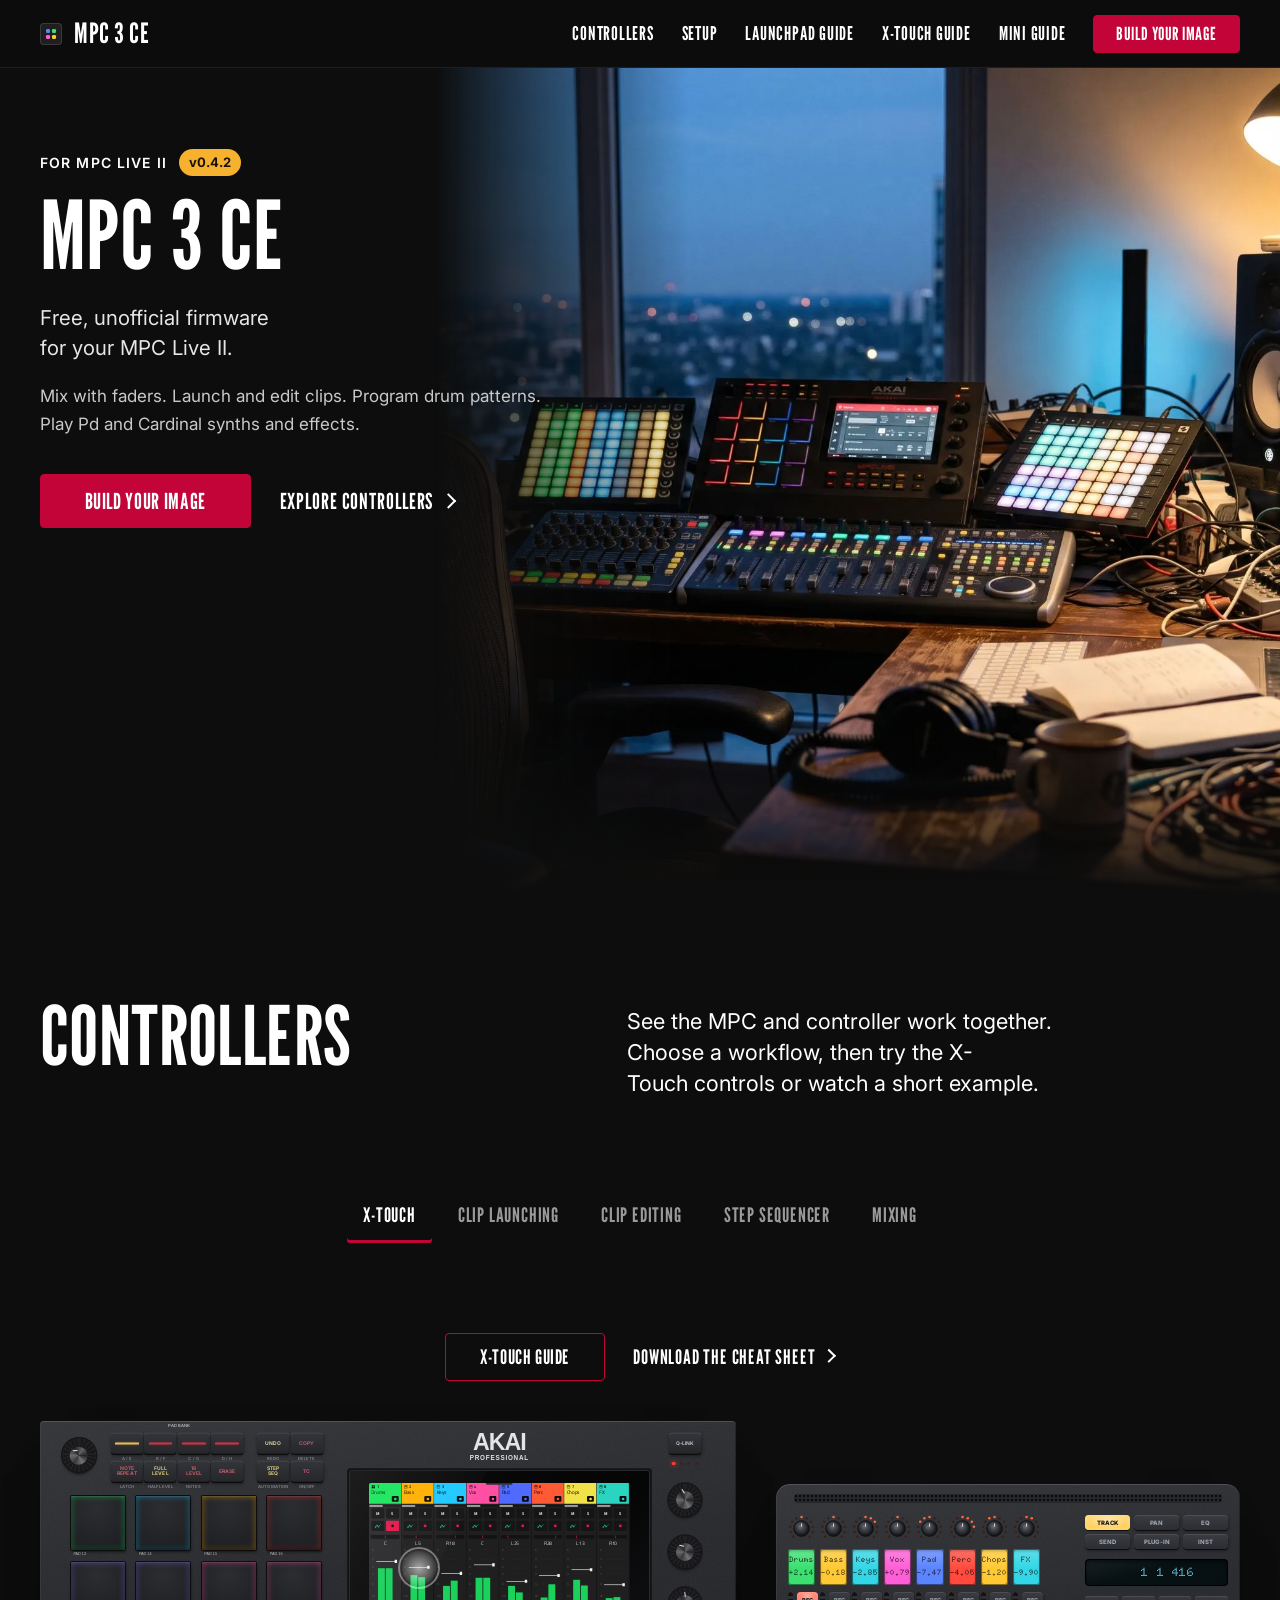
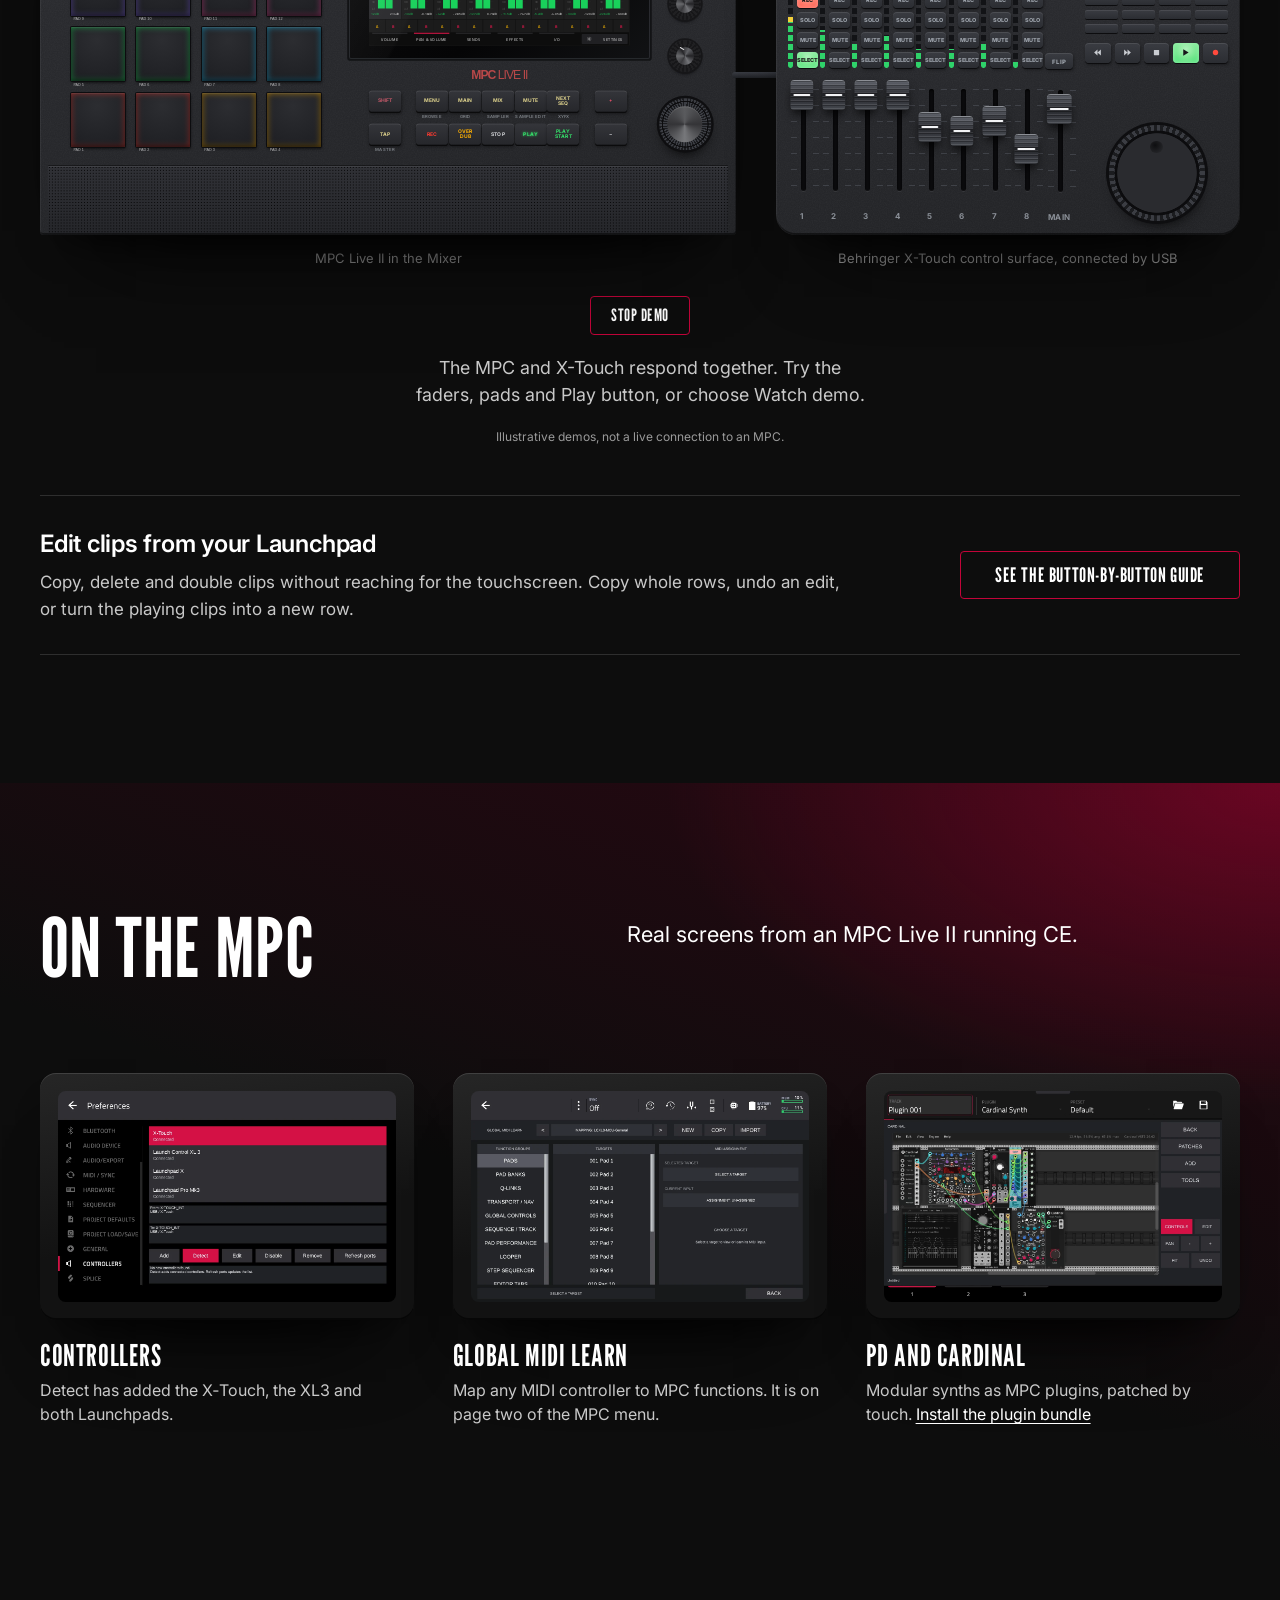
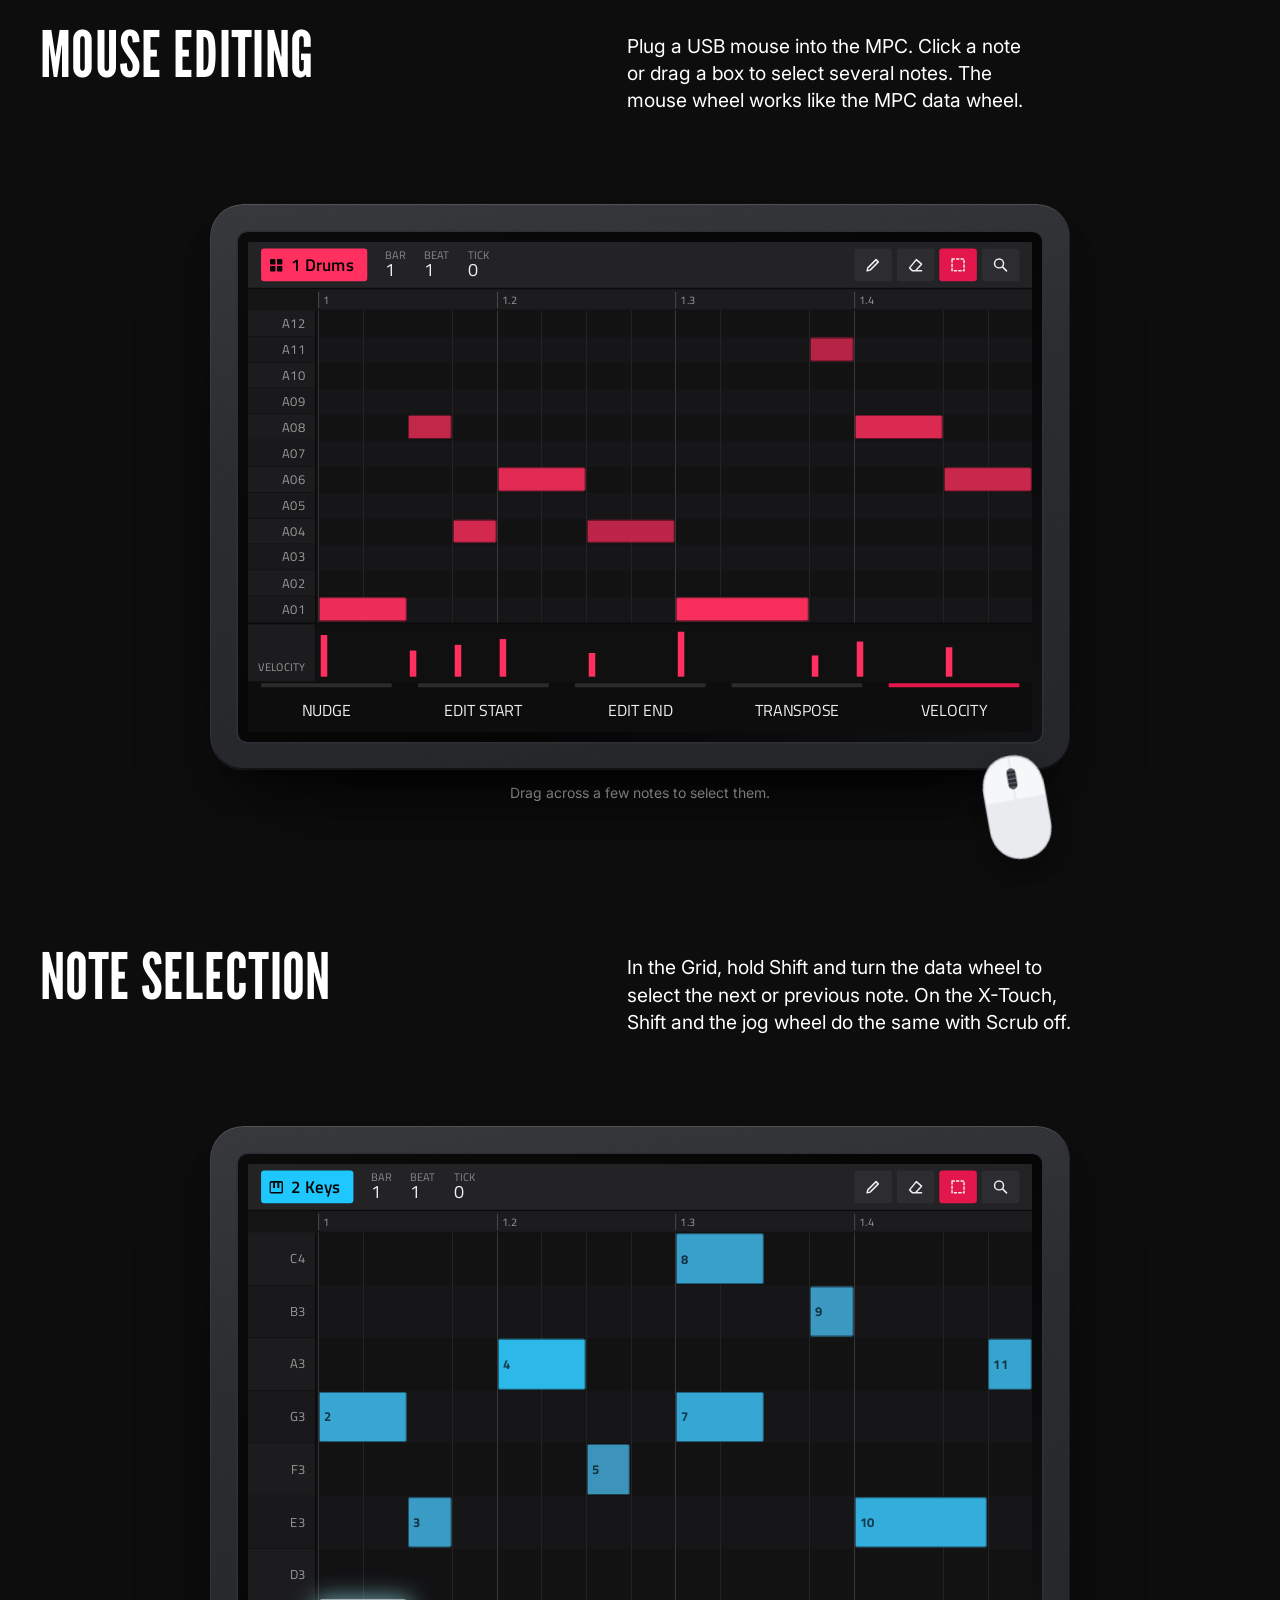
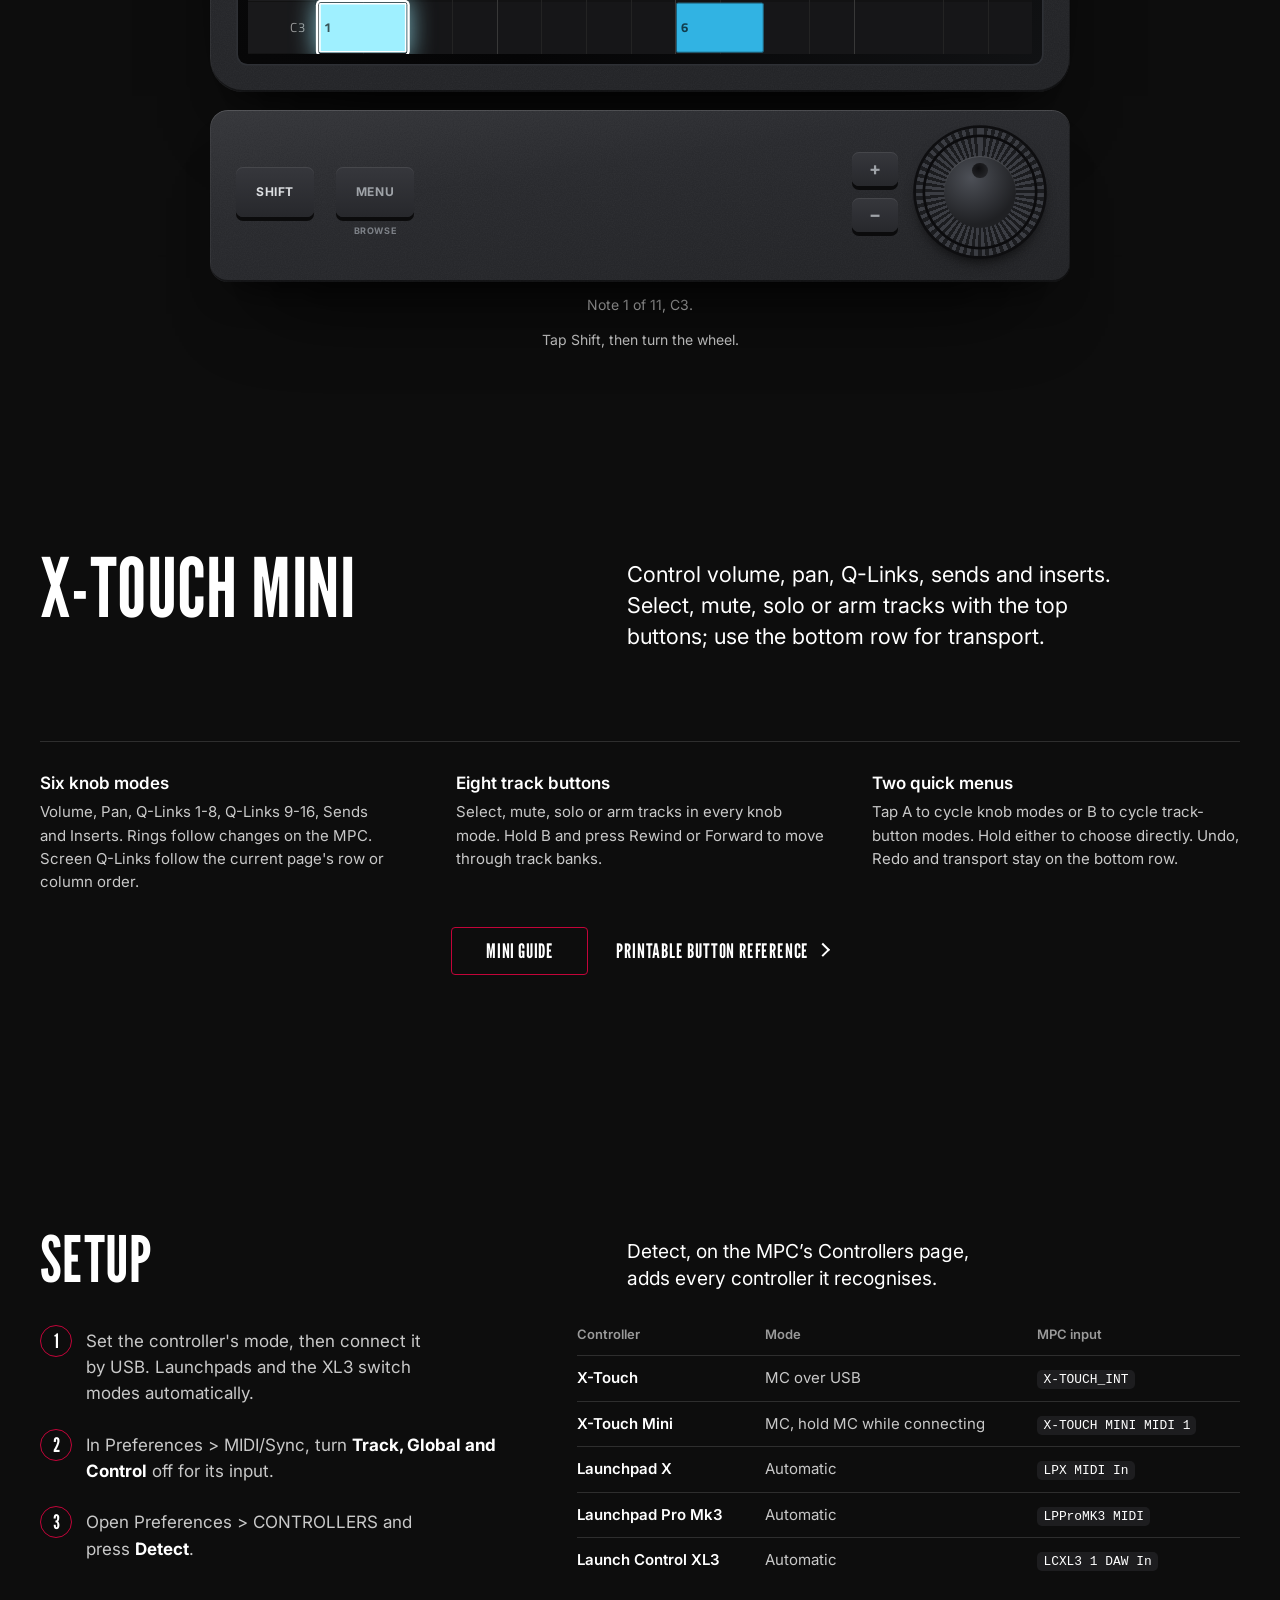
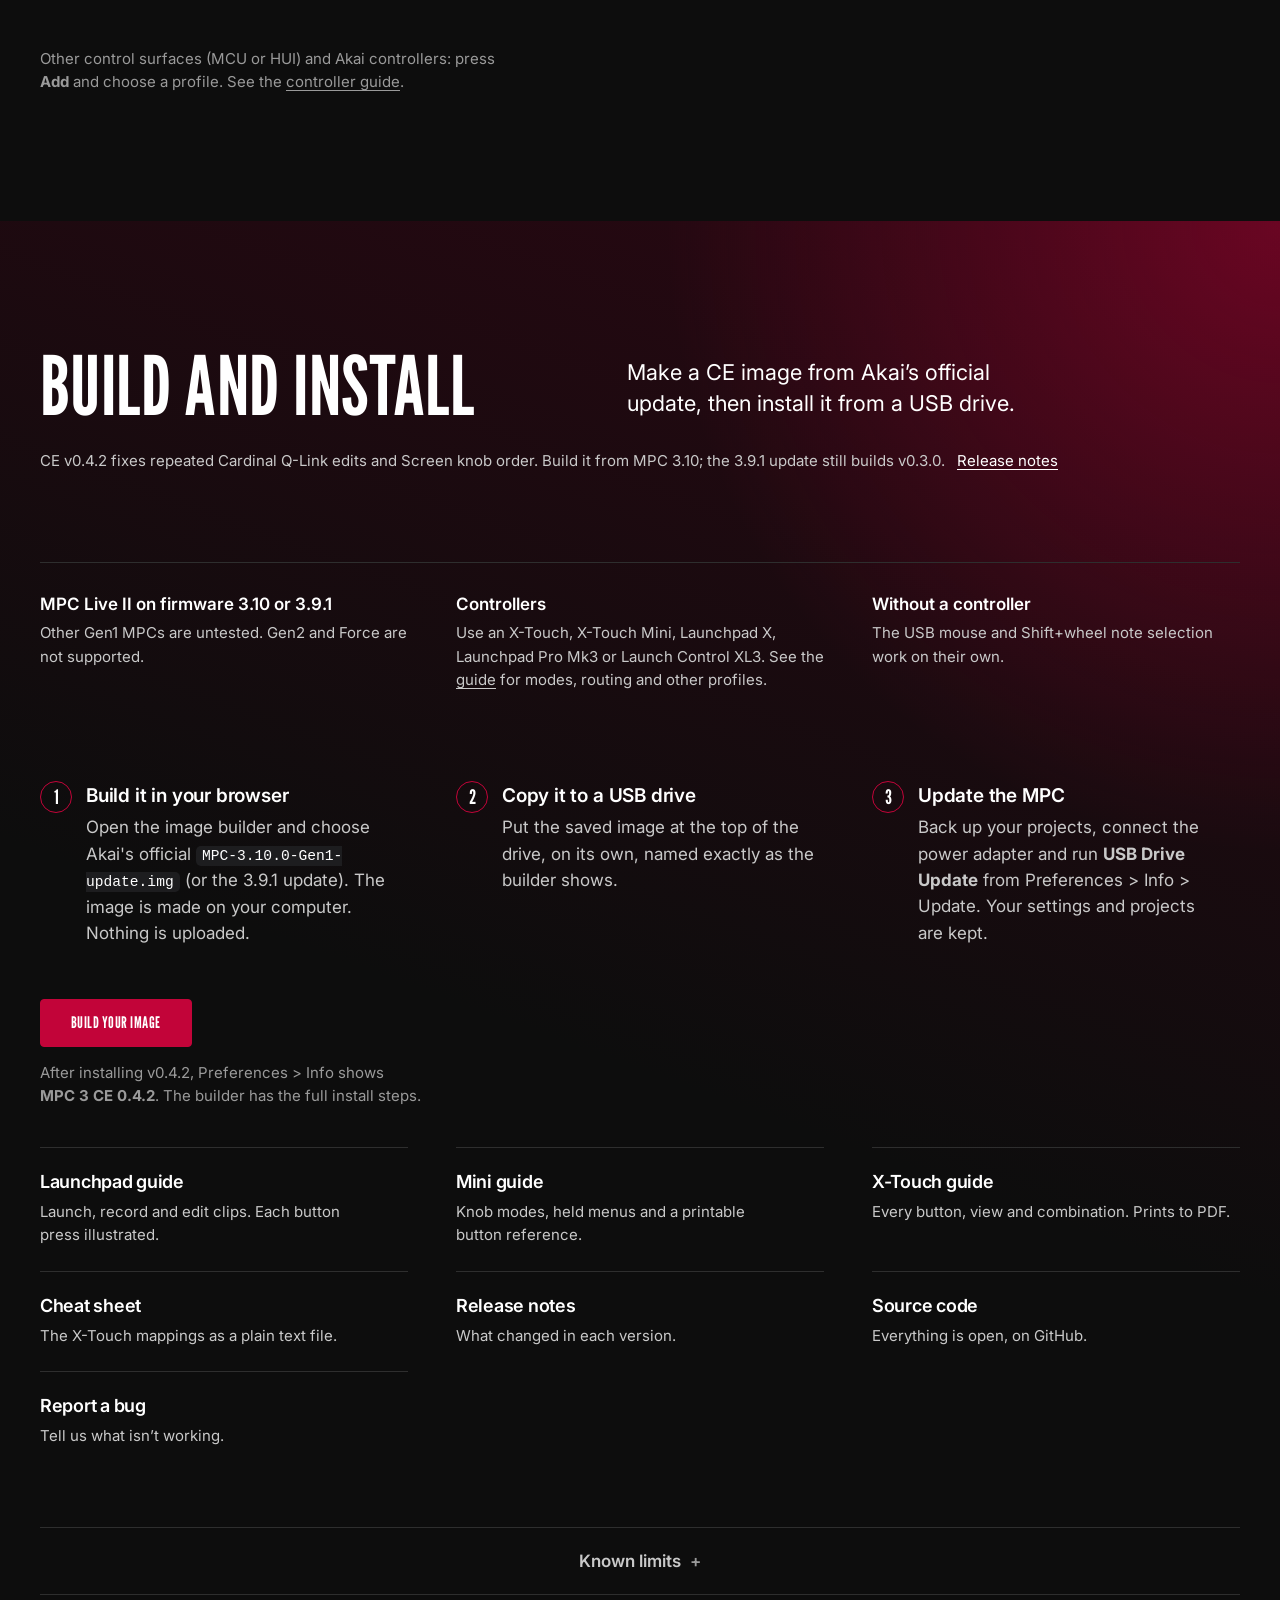
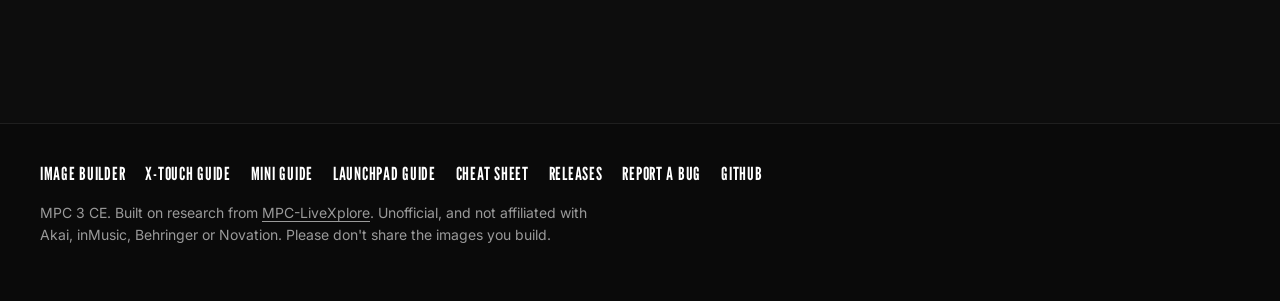
==== builder/web/index.html @ 2e852218 "Make top navigation consistent across the website" ====
<!doctype html>
<html lang="en" data-theme="dark">
<head>
  <meta charset="utf-8">
  <meta name="viewport" content="width=device-width, initial-scale=1">
  <title>MPC 3 CE</title>
  <meta name="description" content="Unofficial MPC 3 CE firmware for MPC Live II: motorized faders, clip launching, a step sequencer and mixing, plus Pd and Cardinal on the touchscreen.">
  <link rel="icon" href="favicon.svg" type="image/svg+xml">
  <meta property="og:type" content="website">
  <meta property="og:title" content="MPC 3 CE">
  <meta property="og:description" content="Unofficial MPC 3 CE firmware for MPC Live II: motorized faders, clip launching, a step sequencer and mixing, plus Pd and Cardinal on the touchscreen.">
  <meta property="og:url" content="https://mpc3ce.com/">
  <meta property="og:image" content="https://mpc3ce.com/og.png">
  <meta property="og:image:width" content="1200">
  <meta property="og:image:height" content="630">
  <meta property="og:image:alt" content="MPC 3 CE with a Launchpad showing clips in track colours">
  <meta name="twitter:card" content="summary_large_image">
  <link rel="preconnect" href="https://fonts.googleapis.com">
  <link rel="preconnect" href="https://fonts.gstatic.com" crossorigin>
  <link href="https://fonts.googleapis.com/css2?family=Doto:wght@700..900&family=Titillium+Web:wght@300;400;600;700&display=swap" rel="stylesheet">
  <link href="https://fonts.googleapis.com/css2?family=Inter:wght@400;500;600;700&family=League+Gothic&display=swap" rel="stylesheet">
  <style>
    /* Shared design system, kept identical in index.html, builder.html and guide.html:
       tokens, type scale, links, code, tables, numbered steps, buttons, header and footer. */
    :root {
      color-scheme: light;
      --page: #f7f7f5; --page-2: #ecedea; --surface: #ffffff; --ink: #15171a; --ink-2: #454a52; --ink-3: #5c636b; --line: #d5d8dc; --line-2: #e6e8e5;
      --red: #c8322a; --red-hover: #a9271f; --red-soft: #fbe9e7; --red-text: #8f2219;
      /* White on the CTA red passes 4.5:1 in both themes. */
      --cta: #d6362a; --cta-hover: #bb291e; --cta-ink: #ffffff;
      --ok: #1f7a4d; --ok-soft: #e6f4ec; --ok-line: #cfe6d8;
      --header: rgba(247,247,245,.92);
      --sans: "Inter", ui-sans-serif, system-ui, -apple-system, "Segoe UI", Roboto, Helvetica, Arial, sans-serif;
      --mono: ui-monospace, "SF Mono", Menlo, Consolas, monospace;
      --radius: 10px; --radius-s: 6px;
    }
    @media (prefers-color-scheme: dark) { :root:not([data-theme="light"]) {
      color-scheme: dark;
      --page: #0f1013; --page-2: #181a1e; --surface: #15171a; --ink: #eceef1; --ink-2: #b0b5bc; --ink-3: #8a9099; --line: #2c2f35; --line-2: #212328;
      --red: #f0594e; --red-hover: #ff7067; --red-soft: #33191a; --red-text: #ffb3ab;
      --ok: #5fcf8f; --ok-soft: #13271b; --ok-line: #24472f;
      --header: rgba(15,16,19,.85);
    } }
    :root[data-theme="dark"] {
      color-scheme: dark;
      --page: #0f1013; --page-2: #181a1e; --surface: #15171a; --ink: #eceef1; --ink-2: #b0b5bc; --ink-3: #8a9099; --line: #2c2f35; --line-2: #212328;
      --red: #f0594e; --red-hover: #ff7067; --red-soft: #33191a; --red-text: #ffb3ab;
      --ok: #5fcf8f; --ok-soft: #13271b; --ok-line: #24472f;
      --header: rgba(15,16,19,.85);
    }

    * { box-sizing: border-box; }
    html { background: var(--page); scroll-behavior: smooth; -webkit-text-size-adjust: 100%; }
    body { margin: 0; font-family: var(--sans); font-size: 16px; line-height: 1.6; color: var(--ink); background: var(--page); -webkit-font-smoothing: antialiased; overflow-x: hidden; }
    h1, h2, h3 { color: var(--ink); text-wrap: balance; }
    p, li, dd, td { text-wrap: pretty; }
    h1 { font-size: clamp(32px, 4vw, 52px); font-weight: 600; letter-spacing: -.04em; line-height: 1.08; margin: 0; }
    h2 { font-size: clamp(26px, 2.6vw, 34px); font-weight: 600; letter-spacing: -.03em; line-height: 1.15; margin: 0 0 14px; }
    h3 { font-size: 18px; font-weight: 600; letter-spacing: -.015em; line-height: 1.3; margin: 0 0 6px; }
    .lead { margin: 16px 0 0; font-size: 18px; line-height: 1.6; color: var(--ink-2); max-width: 58ch; }
    .small { font-size: 14px; color: var(--ink-3); }
    a { color: inherit; text-decoration-thickness: 1px; text-underline-offset: 3px; }
    a:hover { color: var(--red); }
    :focus-visible { outline: 2px solid var(--red); outline-offset: 3px; border-radius: 4px; }
    code, kbd { font-family: var(--mono); font-size: .86em; }
    code { background: var(--page-2); padding: 2px 6px; border-radius: 5px; overflow-wrap: anywhere; }
    kbd { border: 1px solid var(--line); border-bottom-width: 2px; border-radius: 5px; padding: 1px 6px; background: var(--surface); white-space: nowrap; }
    [hidden] { display: none !important; }
    .wrap { width: min(1200px, 100% - 48px); margin-inline: auto; }
    @media (max-width: 640px) { .wrap { width: calc(100% - 32px); } }

    /* Tables: rules between rows, quiet column headings */
    .table-wrap { overflow-x: auto; }
    table { width: 100%; border-collapse: collapse; font-size: 15px; }
    caption { caption-side: top; text-align: left; font-size: 18px; font-weight: 600; letter-spacing: -.015em; color: var(--ink); padding-bottom: 10px; }
    th, td { text-align: left; vertical-align: top; padding: 11px 18px 11px 0; border-top: 1px solid var(--line); line-height: 1.5; }
    thead th { border-top: 0; padding-top: 0; font-size: 13px; font-weight: 600; color: var(--ink-3); }
    tbody th, td:first-child { color: var(--ink); font-weight: 600; }
    td { color: var(--ink-2); }
    td small { display: block; color: var(--ink-3); font-weight: 400; font-size: 13px; }

    /* Numbered steps: one marker style for every sequence */
    .numbered { list-style: none; counter-reset: n; margin: 0; padding: 0; }
    .numbered > li { counter-increment: n; position: relative; padding-left: 46px; }
    .numbered > li::before { content: counter(n); position: absolute; left: 0; top: 0; width: 30px; height: 30px; border-radius: 50%; border: 1.5px solid var(--ink); display: grid; place-items: center; font-size: 14px; font-weight: 600; line-height: 1; color: var(--ink); }

    /* Buttons: one style, one primary (the red call to action) */
    .btn { appearance: none; font: inherit; font-size: 14px; font-weight: 600; line-height: 1.1; border: 1px solid var(--line); border-radius: var(--radius-s); padding: 12px 18px; background: transparent; color: var(--ink); cursor: pointer; text-decoration: none; display: inline-flex; align-items: center; gap: 10px; transition: background .15s, border-color .15s, color .15s; white-space: nowrap; }
    .btn:hover { background: var(--ink); border-color: var(--ink); color: var(--page); }
    .btn:active { transform: translateY(1px); }
    .btn.small { padding: 9px 13px; font-size: 13px; }
    .btn.primary { background: var(--cta); border-color: var(--cta); color: var(--cta-ink); }
    .btn.primary:hover { background: var(--cta-hover); border-color: var(--cta-hover); color: var(--cta-ink); }
    .btn:disabled { opacity: .4; cursor: default; transform: none; }
    .btn:disabled:hover { background: transparent; border-color: var(--line); color: var(--ink); }
    .btn.primary:disabled:hover { background: var(--cta); border-color: var(--cta); color: var(--cta-ink); }
    .btn.quiet { border-color: transparent; color: var(--ink-2); padding-inline: 8px; }
    .btn.quiet:hover { background: transparent; color: var(--red); }

    /* Header */
    .top { position: sticky; top: 0; z-index: 20; background: var(--header); backdrop-filter: saturate(150%) blur(12px); -webkit-backdrop-filter: saturate(150%) blur(12px); border-bottom: 1px solid var(--line); }
    .top .wrap { display: flex; align-items: center; justify-content: space-between; gap: 12px 16px; min-height: 64px; height: auto; padding-block: 12px; flex-wrap: wrap; }
    .brand { display: flex; align-items: center; gap: 10px; text-decoration: none; font-weight: 600; letter-spacing: -.01em; white-space: nowrap; }
    .brand:hover { color: var(--ink); }
    .brand .mark { width: 26px; height: 26px; border-radius: 7px; background: var(--ink); display: grid; place-items: center; }
    .brand .mark i { display: block; width: 10px; height: 10px; border-radius: 2px; background: var(--cta); }
    .brand .tag { font-size: 12px; font-weight: 600; color: var(--ink-3); border: 1px solid var(--line); border-radius: 999px; padding: 1px 8px; }
    .top nav { display: flex; flex-wrap: wrap; align-items: center; gap: 10px 22px; font-size: 15px; font-weight: 600; }
    .top nav a:not(.btn) { text-decoration: none; color: var(--ink-2); white-space: nowrap; }
    .top nav a:not(.btn):hover, .top nav a[aria-current="page"]:not(.btn) { color: var(--ink); }
    .top .btn { padding: 9px 14px; }
    .theme { width: 36px; height: 36px; padding: 0; display: grid; place-items: center; border: 0; background: transparent; color: var(--ink-2); border-radius: 8px; cursor: pointer; }
    .theme:hover { background: var(--page-2); color: var(--ink); }
    .theme svg { width: 18px; height: 18px; }
    .theme .sun { display: none; }
    :root[data-theme="dark"] .theme .sun { display: block; }
    :root[data-theme="dark"] .theme .moon { display: none; }
    @media (prefers-color-scheme: dark) { :root:not([data-theme="light"]) .theme .sun { display: block; } :root:not([data-theme="light"]) .theme .moon { display: none; } }
    .top nav a[aria-current="page"] { text-decoration: underline; text-underline-offset: 5px; }
    @media (max-width: 1000px) { .top { position: static; } }
    @media (max-width: 560px) { .brand .tag { display: none; } .top nav { gap: 10px; } .top nav .btn { padding: 9px 12px; font-size: 14px; } }


    /* Footer */
    footer { padding: 36px 0 56px; border-top: 1px solid var(--line); font-size: 14px; color: var(--ink-3); }
    footer .wrap { display: flex; flex-wrap: wrap; justify-content: space-between; gap: 14px 32px; }
    footer nav { display: flex; flex-wrap: wrap; gap: 6px 20px; }
    footer nav a { color: var(--ink-2); text-decoration: none; font-weight: 600; }
    footer nav a:hover { color: var(--red); }
    footer p { margin: 0; max-width: 64ch; }
    @media (prefers-reduced-motion: reduce) { html { scroll-behavior: auto; } .btn { transition: none; } }

    /* Devices: hardware and MPC screens look the same in both themes, with one shadow and one edge highlight. */
    :root {
      --led-red: #ff4a3d; --led-yel: #ffc933; --led-grn: #3be070; --led-cyan: #33d6e6; --led-blue: #5b85ff; --led-mag: #ff5fd6;
      --mpc-red: #e3174b; --mpc-bg: #1b1b1b; --mpc-panel: #1f1f1f; --mpc-ink: #f2f2f2;
      --dev-shadow: 6px 24px 38px -24px rgba(12,14,18,.7), 2px 6px 12px -8px rgba(12,14,18,.45);
      /* Matte plastic: a faint grain over a top-lit gradient, and a bevel catching the same light. */
      --grain: url("data:image/svg+xml,%3Csvg xmlns='http://www.w3.org/2000/svg' width='140' height='140'%3E%3Cfilter id='n'%3E%3CfeTurbulence type='fractalNoise' baseFrequency='.85' numOctaves='2' stitchTiles='stitch'/%3E%3CfeColorMatrix values='0 0 0 0 1 0 0 0 0 1 0 0 0 0 1 0 0 0 .045 0'/%3E%3C/filter%3E%3Crect width='140' height='140' filter='url(%23n)'/%3E%3C/svg%3E");
      --chassis: linear-gradient(172deg, #333438 0%, #27282c 38%, #202124 100%);
      --bevel: inset 0 1px 0 rgba(255,255,255,.14), inset 1px 0 0 rgba(255,255,255,.05), inset 0 -2px 0 rgba(0,0,0,.5), inset -1px 0 0 rgba(0,0,0,.28);
      --mpc: "Titillium Web", "Inter", ui-sans-serif, system-ui, sans-serif;
      --lcd: "Doto", ui-monospace, "SF Mono", Menlo, Consolas, monospace;
    }
    @media (prefers-color-scheme: dark) { :root:not([data-theme="light"]) { --dev-shadow: 10px 40px 70px -40px rgba(0,0,0,.9), 4px 14px 28px -16px rgba(0,0,0,.7); } }
    :root[data-theme="dark"] { --dev-shadow: 10px 40px 70px -40px rgba(0,0,0,.9), 4px 14px 28px -16px rgba(0,0,0,.7); }

    .skip { position: absolute; left: 16px; top: -60px; z-index: 40; padding: 10px 14px; border-radius: 8px; background: var(--ink); color: var(--page); font-weight: 700; text-decoration: none; }
    .skip:focus { top: 76px; }
    .fring { position: absolute; z-index: 30; display: none; pointer-events: none; border: 2px solid #ff5a4f; border-radius: 4px; box-shadow: 0 0 0 1px #000, 0 0 12px rgba(255,90,79,.6); }
    .vui :focus-visible { outline: none; }
    .nojs { margin: 18px 0 0; font-size: 15px; font-weight: 600; color: var(--ink-2); }

    /* Hero */
    .hero-row { display: grid; grid-template-columns: minmax(0, 1fr) auto; gap: 24px 48px; align-items: end; margin-top: 24px; }
    .ctas { display: flex; flex-wrap: wrap; gap: 12px; }
    @media (max-width: 860px) { .hero-row { grid-template-columns: 1fr; } }

    /* Stage: MPC Live II, a USB cable, X-Touch */
    .stage { position: relative; display: grid; grid-template-columns: minmax(0, 60fr) 40px minmax(0, 40fr); align-items: end; margin-top: 48px; }
    .stage figure { margin: 0; }
    .stage figcaption { margin-top: 12px; font-size: 14px; color: var(--ink-3); }
    .stage-hint { margin: 22px 0 0; font-size: 14px; color: var(--ink-3); }
    @media (max-width: 1060px) { .stage { grid-template-columns: minmax(0, 1fr); max-width: 760px; margin-inline: auto; } .stage .xt { max-width: 560px; width: 100%; justify-self: center; } }
    .wire { position: relative; align-self: stretch; }
    .wire::before { content: ""; position: absolute; left: -4px; right: -4px; top: 58%; height: 6px; margin-top: -3px; border-radius: 3px; background: linear-gradient(#3a3d44, #202226); }
    .wire i { position: absolute; left: 0; top: 58%; width: 10px; height: 10px; margin: -5px 0 0 -5px; border-radius: 50%; background: var(--pc, var(--led-cyan)); box-shadow: 0 0 12px 2px var(--pc, var(--led-cyan)); animation: pulse-x .5s linear forwards; pointer-events: none; }
    .wire i.to-mpc { --pc: var(--led-yel); animation-direction: reverse; }
    @keyframes pulse-x { 0% { left: 0; opacity: 0; } 15% { opacity: 1; } 85% { opacity: 1; } 100% { left: 100%; opacity: 0; } }
    @keyframes pulse-y { 0% { top: 0; opacity: 0; } 15% { opacity: 1; } 85% { opacity: 1; } 100% { top: 100%; opacity: 0; } }
    @media (max-width: 1060px) {
      .wire { height: 56px; width: 100%; }
      .wire::before { left: 50%; right: auto; top: -30px; bottom: -14px; height: auto; width: 6px; margin: 0 0 0 -3px; }
      .wire i { left: 50%; top: 0; margin: -5px 0 0 -5px; animation-name: pulse-y; }
    }
    .ghost { position: absolute; z-index: 5; width: 38px; height: 38px; margin: -19px 0 0 -19px; border-radius: 50%; background: radial-gradient(circle, rgba(255,255,255,.6), rgba(255,255,255,.14) 60%, transparent 70%); box-shadow: 0 0 0 2px rgba(255,255,255,.4); pointer-events: none; opacity: 0; transition: opacity .2s; }
    .ghost.on { opacity: 1; }
    .ghost.parked { display: none; }

    /* MPC Live II, laid out from the top-panel diagram in Akai's user guide */
    .l2 { position: relative; aspect-ratio: 1.68; container-type: inline-size; border-radius: .3cqw; margin-top: 12px; background: linear-gradient(125deg, #303033, #252528 60%, #2b2b2e); box-shadow: 0 -2px 0 rgba(0,0,0,.5) inset, var(--dev-shadow); user-select: none; -webkit-user-select: none; }
    .l2-jacks { position: absolute; left: 44%; right: 8%; top: -1.3cqw; height: 1.5cqw; display: flex; justify-content: space-between; align-items: flex-end; pointer-events: none; }
    .l2-jacks i { width: 2.2cqw; height: 1.4cqw; border-radius: .4cqw .4cqw 0 0; background: linear-gradient(#3a3b40, #1b1c1f); }
    .l2-jacks i:nth-child(3n) { width: 1.4cqw; height: 1.8cqw; background: linear-gradient(#8a8c90, #3a3b40); }
    .l2 .c { position: absolute; transform: translate(-50%, -50%); }
    .hb { appearance: none; border: 0; padding: 0; width: 4.6cqw; height: 3cqw; border-radius: .45cqw; background: linear-gradient(#34353a, #26272b); box-shadow: 0 .22cqw 0 #0b0b0c, 0 1px 0 rgba(255,255,255,.08) inset; color: #d6d8db; font: 700 .72cqw/1.05 var(--sans); letter-spacing: .02em; display: grid; place-items: center; text-align: center; cursor: pointer; transition: background .1s, color .1s, box-shadow .1s; }
    .hb small { position: absolute; left: 50%; top: calc(100% + .45cqw); transform: translateX(-50%); font-size: .6cqw; font-weight: 600; color: #7d8187; white-space: nowrap; letter-spacing: .03em; }
    .hb.lit { color: var(--lc); background: linear-gradient(#34353a, #26272b); box-shadow: 0 .22cqw 0 #0b0b0c; text-shadow: 0 0 .35cqw var(--lc); }
    .hb:active { box-shadow: 0 .08cqw 0 #0b0b0c; transform: translate(-50%, calc(-50% + .14cqw)); }
    .hb.dim { color: #b8bbbf; }
    .hb.tint { color: var(--lc); }
    .knob { border-radius: 50%; background: radial-gradient(circle at 38% 30%, #54575e, #222326 62%, #151518); box-shadow: 0 0 0 .3cqw #0e0e10, 0 .6cqw 1cqw -.3cqw rgba(0,0,0,.9); cursor: grab; touch-action: none; }
    .knob::after { content: ""; position: absolute; left: 50%; top: 9%; width: 8%; height: 30%; margin-left: -4%; border-radius: 99px; background: #e6e7e9; transform-origin: 50% 136.7%; transform: rotate(var(--r, 0deg)); }
    .dial { border-radius: 50%; background: radial-gradient(circle, transparent 60%, #0c0c0e 61%, #0c0c0e 63%, transparent 64%), repeating-conic-gradient(from var(--r, 0deg), #3b3d43 0 3.5deg, #1b1c1f 3.5deg 7deg); box-shadow: 0 0 0 .35cqw #0e0e10, 0 1cqw 1.8cqw -.6cqw rgba(0,0,0,.9); cursor: grab; touch-action: none; }
    .dial::before { content: ""; position: absolute; inset: 22%; border-radius: 50%; background: radial-gradient(circle at 38% 30%, #4d5057, #1f2023 70%); box-shadow: 0 1px 0 rgba(255,255,255,.12) inset; }
    .dial::after { content: ""; position: absolute; left: 50%; top: 27%; width: 12%; height: 12%; margin-left: -6%; border-radius: 50%; background: radial-gradient(circle at 40% 35%, #0e0e10, #2b2c30); transform-origin: 50% 191.7%; transform: rotate(var(--r, 0deg)); }
    .l2-pads { position: absolute; left: 4.4%; top: 18.2%; width: 36%; aspect-ratio: 1; display: grid; grid-template-columns: repeat(4, 1fr); gap: 1.64cqw; }
    .pad { position: relative; appearance: none; border: 0; padding: 0; border-radius: .15cqw; background: radial-gradient(circle at 50% 45%, #1d1d20, #131315 75%); box-shadow: 0 0 0 .18cqw color-mix(in oklab, var(--pc) 85%, transparent) inset, 0 0 .45cqw -.2cqw var(--pc), 0 .25cqw .4cqw rgba(0,0,0,.6); cursor: pointer; transition: background .25s, box-shadow .25s; }
    .pad.hit { transition: none; background: radial-gradient(circle at 50% 45%, color-mix(in oklab, var(--pc) 75%, #fff), color-mix(in oklab, var(--pc) 45%, #111) 80%); box-shadow: 0 0 0 .18cqw var(--pc) inset, 0 0 1.2cqw 0 var(--pc); }
    .l2-screen { position: absolute; left: 44.5%; top: 12%; width: 43%; padding: 1.8cqw 2.8cqw; border-radius: .15cqw; background: linear-gradient(135deg, #0b0b0c, #050506 60%, #111214); box-shadow: 0 0 0 .12cqw #2e3035, 0 0 0 .4cqw #121315; }
    .l2-model { position: absolute; left: 66%; top: 61.3%; transform: translate(-50%, -50%); font: 500 1.75cqw/1 Arial, sans-serif; letter-spacing: -.08em; color: #b74849; }
    .l2-leds { position: absolute; left: 92.7%; top: 10.3%; transform: translate(-50%, -50%); display: flex; gap: .55cqw; }
    .l2-leds i { width: .55cqw; height: .55cqw; border-radius: 50%; background: #3a2323; }
    .l2-leds i.on { background: #ff3b30; box-shadow: 0 0 .8cqw #ff3b30; }
    .l2-grille { position: absolute; left: 1.2%; right: 1.2%; top: 83.3%; bottom: .5%; border-radius: .12cqw; background: radial-gradient(circle, #070708 0 38%, transparent 44%) 0 0 / .42cqw .42cqw, linear-gradient(#303136, #25262a); box-shadow: 0 1px 0 rgba(255,255,255,.08) inset, 0 -1px 0 rgba(0,0,0,.4); }

    /* MPC 3 screens, drawn at native resolution and scaled to fit */
    .vwrap { position: relative; aspect-ratio: 16 / 10; overflow: hidden; background: var(--mpc-bg); border-radius: 2px; }
    .vui { position: absolute; left: 0; top: 0; transform-origin: 0 0; font-family: var(--mpc); color: var(--mpc-ink); }
    .mixer { width: 1280px; height: 800px; background: var(--mpc-bg); }
    .mixer .pull { position: absolute; left: 575px; top: 0; z-index: 1; width: 130px; height: 9px; border-radius: 0 0 6px 6px; background: #2f2f33; }
    .vs { position: absolute; top: 0; height: 734px; width: 160px; background: var(--mpc-panel); border-right: 2px solid #0b0b0b; }
    .vs.sel { background: #29292c; }
    .vs-head { position: relative; height: 102px; padding: 8px 12px; background: var(--tc); color: #050505; cursor: pointer; }
    .vs-num { display: flex; align-items: center; gap: 8px; font-size: 22px; font-weight: 600; line-height: 1; }
    .vs-num svg { width: 18px; height: 18px; }
    .vs-name { font-size: 24px; line-height: 1.3; font-weight: 400; white-space: nowrap; overflow: hidden; }
    .vs-rt { position: absolute; right: 12px; bottom: 10px; width: 34px; height: 28px; border-radius: 5px; background: #0a0a0a; display: grid; place-items: center; }
    .vs-rt i { width: 13px; height: 13px; border-radius: 50%; background: var(--tc); }
    .vs-lvl { height: 6px; margin: 8px 2px 0; background: #111; }
    .vs-lvl i { display: block; height: 100%; width: 42%; background: #e8e8e8; }
    .vs-btn { position: absolute; width: 64px; height: 50px; border-radius: 4px; border: 0; padding: 0; background: #151515; color: var(--mpc-ink); font: 700 22px/1 var(--mpc); display: grid; place-items: center; cursor: pointer; }
    .vs-btn.m.on { background: #ffba00; color: #111; }
    .vs-btn.s.on { background: #00c3ff; color: #111; }
    .vs-btn.arm i { width: 14px; height: 14px; border-radius: 50%; background: var(--mpc-red); }
    .vs-btn.arm.on { background: var(--mpc-red); }
    .vs-btn.arm.on i { background: #111; }
    .vs-btn svg { width: 34px; height: 24px; }
    .vs-pan { position: absolute; left: 6px; right: 6px; top: 254px; height: 22px; border: 2px solid #2d2d2d; background: #121212; cursor: ew-resize; touch-action: none; }
    .vs-pan i { position: absolute; top: 2px; bottom: 2px; width: 3px; margin-left: -1.5px; background: var(--mpc-red); }
    .vs-pv { position: absolute; left: 0; right: 0; top: 280px; text-align: center; font-size: 24px; font-weight: 400; color: #d8d8d8; }
    .vs-scale { position: absolute; inset: 0; pointer-events: none; }
    .vs-scale b { position: absolute; left: 14px; font-size: 15px; font-weight: 400; color: #5a5a5a; transform: translateY(-50%); }
    .vs-scale s { position: absolute; left: 44px; right: 26px; height: 1px; background: #2e2e2e; text-decoration: none; }
    .vs-meter { position: absolute; bottom: 117px; width: 34px; height: 2px; background: #19d15b; }
    .vs-meter.l { left: 44px; } .vs-meter.r { left: 82px; }
    .vs-fz { position: absolute; left: 0; right: 0; top: 318px; height: 309px; cursor: ns-resize; touch-action: none; }
    .vs-thumb { position: absolute; left: 36px; width: 100px; height: 3px; margin-top: -1.5px; background: #f2f2f2; top: 0; }
    .vs-thumb::after { content: ""; position: absolute; right: -2px; top: -6px; width: 12px; height: 15px; background: #f2f2f2; border-radius: 1px; }
    .vs-db { position: absolute; top: 632px; left: 10px; right: 8px; display: flex; justify-content: space-between; font-size: 16px; }
    .vs-db .pk { color: #19d15b; }
    .vs-ab { position: absolute; left: 0; right: 0; top: 670px; height: 64px; display: grid; grid-template-columns: 1fr 1fr; border-top: 2px solid #0b0b0b; background: #1b1b1b; }
    .vs-ab span { display: grid; place-items: center; font-size: 22px; font-weight: 600; }
    .vs-ab span + span { border-left: 2px solid #0b0b0b; }
    .vtabs { position: absolute; left: 0; right: 0; bottom: 0; height: 66px; background: #0d0d0d; display: flex; }
    .vtabs span { position: relative; flex: 1; display: grid; place-items: center; font-size: 22px; font-weight: 400; text-transform: uppercase; letter-spacing: .01em; color: #f0f0f0; padding-top: 8px; }
    .vtabs span::before { content: ""; position: absolute; left: 16px; right: 16px; top: 2px; height: 5px; border-radius: 1px; background: #2b2b2e; }
    .vtabs span.on::before { background: var(--mpc-red); }
    .vtabs span.set { flex: 1.1; margin: 8px 8px 8px 20px; border-radius: 4px; background: #202023; padding-top: 0; gap: 10px; grid-auto-flow: column; }
    .vtabs span.set::before { display: none; }

    /* X-Touch */
    .xt-body { position: relative; background: linear-gradient(180deg, #2b2d32 0, #1e1f23 70px, #1b1c20); border-radius: 16px; padding: 14px 12px 18px; box-shadow: var(--dev-shadow); user-select: none; -webkit-user-select: none; }
    .xb { appearance: none; border: 0; font: inherit; font-size: 9.5px; font-weight: 800; letter-spacing: .04em; color: #9aa0a8; background: linear-gradient(#34363c, #2a2c31); border-radius: 4px; height: 24px; padding: 0 9px; display: inline-grid; place-items: center; box-shadow: 0 1px 0 rgba(255,255,255,.07) inset, 0 2px 0 #111; cursor: pointer; transition: background .12s, color .12s, box-shadow .12s; }
    .xb:active { transform: translateY(1px); box-shadow: 0 1px 0 rgba(255,255,255,.05) inset, 0 1px 0 #111; }
    .xb.lit { color: #1a1a1a; background: var(--lc, var(--led-yel)); box-shadow: 0 2px 0 #111; }
    .xb.play { --lc: var(--led-grn); }
    .xb.stop { --lc: #e8ebef; }
    .xb.static { cursor: default; }
    .tc { font-family: var(--lcd); font-weight: 800; font-size: 15px; letter-spacing: .05em; color: #74e5ff; background: #081013; border-radius: 4px; padding: 3px 8px; box-shadow: 0 0 0 1px #000 inset; font-variant-numeric: tabular-nums; text-align: center; }
    .xt-strips { display: grid; grid-template-columns: repeat(8, minmax(0, 1fr)) minmax(0, 1.05fr); gap: 5px; }
    .xs { display: flex; flex-direction: column; align-items: center; gap: 7px; min-width: 0; }
    .enc { width: 38px; max-width: 100%; aspect-ratio: 1; position: relative; cursor: ns-resize; touch-action: none; border-radius: 50%; }
    .enc svg { position: absolute; inset: 0; width: 100%; height: 100%; }
    .enc .led { fill: #3a2019; transition: fill .06s; }
    .enc .led.on { fill: #ff6a3d; }
    .enc .kn { fill: url(#knobGrad); stroke: #0c0c0e; stroke-width: 1; }
    .lcd { width: 100%; height: 36px; border-radius: 3px; background: #0e0f11; padding: 4px 1px; font-family: var(--lcd); font-weight: 800; font-size: 9.5px; line-height: 13px; color: #0b0b0b; text-align: center; overflow: hidden; white-space: nowrap; box-shadow: 0 0 0 1px #000 inset; transition: background .25s, box-shadow .25s; }
    .lcd span { display: block; overflow: hidden; }
    .xt-body .lcd { font-size: clamp(6px, 1.75cqw, 9.5px); letter-spacing: 0; }
    .lcd.on { background: var(--c); box-shadow: 0 0 0 1px rgba(0,0,0,.4) inset; }
    .xs-btns { display: grid; gap: 4px; width: 100%; }
    .xs-btns .xb { height: 16px; font-size: 7px; padding: 0; width: 100%; letter-spacing: .01em; }
    .xs-btns .xb.rec { --lc: var(--led-red); }
    .xs-btns .xb.solo { --lc: var(--led-yel); }
    .xs-btns .xb.mute { --lc: var(--led-red); }
    .xs-btns .xb.sel { --lc: var(--led-grn); }
    .xf { position: relative; width: 100%; height: clamp(130px, 26cqw, 188px); cursor: ns-resize; touch-action: none; }
    .xf .slot { position: absolute; left: 50%; top: 14px; bottom: 14px; width: 5px; margin-left: -1px; background: #0a0a0c; border-radius: 3px; box-shadow: 0 1px 0 rgba(255,255,255,.06); }
    .xf .scale { position: absolute; left: 50%; top: 14px; bottom: 14px; width: 28px; margin-left: -11px; background: repeating-linear-gradient(to bottom, #4a4d54 0 1px, transparent 1px 16px); -webkit-mask: linear-gradient(90deg, #000 0 6px, transparent 6px 22px, #000 22px); mask: linear-gradient(90deg, #000 0 6px, transparent 6px 22px, #000 22px); opacity: .7; }
    .xf .xm { position: absolute; left: 0; top: 14px; bottom: 14px; width: 5px; border-radius: 2px; overflow: hidden; background: linear-gradient(to top, #2fd26a 0 60%, #f2cf3a 60% 82%, #ff4a3d 82%); -webkit-mask: repeating-linear-gradient(to top, #000 0 7px, transparent 7px 10px); mask: repeating-linear-gradient(to top, #000 0 7px, transparent 7px 10px); }
    .xf .xm i { position: absolute; left: 0; right: 0; top: 0; height: 100%; background: #121316; }
    .cap { position: absolute; left: 50%; width: 28px; max-width: 86%; height: 30px; transform: translate(-50%, 50%); bottom: calc(14px + var(--p, 0) * (100% - 28px)); border-radius: 4px; background: linear-gradient(180deg, #5b5f67 0, #2c2e33 45%, #1c1d21 55%, #3b3e44 100%); box-shadow: 0 6px 10px -2px rgba(0,0,0,.7), 0 1px 0 rgba(255,255,255,.2) inset; }
    .cap::after { content: ""; position: absolute; left: 3px; right: 3px; top: 50%; height: 2px; margin-top: -1px; background: #f2f3f5; border-radius: 1px; }
    .xs.master .ph-enc { width: 38px; max-width: 100%; aspect-ratio: 1; }
    .lcd, .xs-btns { transition-delay: var(--d, 0s); }
    .boot .lcd.on { background: #0e0f11; box-shadow: 0 0 0 1px #000 inset; color: transparent; }
    @media (max-width: 620px) {
      .xt-strips { grid-template-columns: repeat(4, minmax(0, 1fr)) minmax(0, 1.05fr); gap: 7px; }
      .xs:nth-child(n+5):not(.master) { display: none; }
    }

    /* Sections */
    .section { padding: 96px 0; }
    .section + .section { border-top: 1px solid var(--line); }
    @media (max-width: 760px) { .section { padding: 72px 0; } }
    .caption { margin: 14px 2px 0; font-size: 14px; color: var(--ink-3); }
    .status { margin: 12px 2px 0; font-size: 14px; font-weight: 600; color: var(--ink-2); min-height: 1.5em; }

    .links { display: flex; flex-wrap: wrap; gap: 10px; margin-top: 24px; }

    /* A close-up of the MPC screen in its body */
    .bezel { position: relative; container-type: inline-size; padding: 2.2cqw; border-radius: 2.6cqw; background: linear-gradient(180deg, #2a2b2f, #1d1e21); box-shadow: var(--dev-shadow); user-select: none; -webkit-user-select: none; }
    .glass { padding: 1.2cqw; border-radius: 1.2cqw; background: linear-gradient(135deg, #0b0b0c, #050506 60%, #111214); box-shadow: 0 0 0 .2cqw #2e3035; }

    /* Grid view, 960x600 */
    .gv { width: 960px; height: 600px; background: #141414; }
    .gv-head { position: absolute; left: 0; right: 0; top: 0; height: 58px; background: #232326; display: flex; align-items: center; gap: 16px; padding: 0 16px; border-bottom: 2px solid #0b0b0b; }
    .gv-trk { display: flex; align-items: center; gap: 10px; height: 40px; padding: 0 16px 0 10px; border-radius: 4px; background: var(--tc); color: #050505; font-size: 21px; font-weight: 600; }
    .gv-trk svg { width: 17px; height: 17px; }
    .gv-bbt { display: flex; gap: 22px; margin-left: 6px; font-size: 13px; color: #8a8a8a; text-transform: uppercase; letter-spacing: .04em; line-height: 1.05; }
    .gv-bbt b { display: block; font-size: 22px; color: #eee; font-weight: 400; letter-spacing: 0; }
    .gv-tools { margin-left: auto; display: flex; gap: 6px; }
    .gv-tools span { width: 46px; height: 40px; border-radius: 4px; display: grid; place-items: center; background: #2d2d31; }
    .gv-tools span.on { background: var(--mpc-red); }
    .gv-tools svg { width: 22px; height: 22px; fill: none; stroke: #eee; stroke-width: 2; stroke-linecap: round; stroke-linejoin: round; }
    .gv-rows { position: absolute; left: 0; width: 84px; background: #1c1c1e; border-right: 2px solid #0b0b0b; }
    .gv-rows span { display: flex; align-items: center; justify-content: flex-end; padding-right: 12px; font-size: 16px; color: #9a9a9a; border-bottom: 1px solid #111; }
    .gv-ruler { position: absolute; left: 86px; right: 0; height: 26px; background: #1c1c1e; border-bottom: 1px solid #0b0b0b; }
    .gv-ruler b { position: absolute; top: 3px; font-size: 14px; font-weight: 400; color: #9a9a9a; padding-left: 5px; border-left: 1px solid #555; line-height: 20px; }
    .gv-roll { position: absolute; left: 86px; right: 0; cursor: crosshair; touch-action: none; }
    .gv-lane { position: absolute; left: 86px; right: 0; background: #101010; border-top: 2px solid #0b0b0b; }
    .gv-lane b { position: absolute; bottom: 6px; width: 8px; margin-left: 3px; background: var(--nc); }
    .gv-lane b.sel { background: #9ff0ff; }
    .gv-lanel { position: absolute; left: 0; width: 84px; background: #1c1c1e; border-top: 2px solid #0b0b0b; border-right: 2px solid #0b0b0b; font-size: 13px; color: #9a9a9a; text-transform: uppercase; display: flex; align-items: flex-end; justify-content: center; padding-bottom: 8px; letter-spacing: .04em; }
    .note { position: absolute; padding: 1px 1px 2px; }
    .note i { display: flex; align-items: center; height: 100%; border-radius: 2px; background: color-mix(in oklab, var(--nc) calc(45% + var(--vel, .8) * 55%), #20070d); box-shadow: 0 0 0 1px rgba(0,0,0,.55) inset; font-style: normal; font-size: 16px; font-weight: 700; color: rgba(0,0,0,.65); padding-left: 6px; line-height: 1; }
    .note.sel i { background: #9ff0ff; box-shadow: 0 0 0 2px #fff inset; }
    .marquee { position: absolute; background: rgba(210,210,210,.22); border: 1px solid rgba(235,235,235,.6); pointer-events: none; }
    .gv .vtabs { height: 62px; }
    .gv .vtabs span { font-size: 19px; cursor: pointer; }
    .halo { position: absolute; border-radius: 4px; box-shadow: 0 0 0 3px #fff, 0 0 28px 4px rgba(159,240,255,.7); pointer-events: none; transition: left .2s cubic-bezier(.3,1.5,.5,1), top .2s cubic-bezier(.3,1.5,.5,1), width .2s; }
    .halo.bump { animation: bump .28s; }
    @keyframes bump { 25% { translate: 8px 0; } 50% { translate: -6px 0; } 75% { translate: 3px 0; } }
    .mouse { position: absolute; right: 18px; bottom: -92px; width: 70px; filter: drop-shadow(0 14px 16px rgba(0,0,0,.3)); pointer-events: none; transform: rotate(-10deg); z-index: 2; }
    .mouse .mb { fill: #e9ebee; stroke: #b7bcc3; stroke-width: 1.2; }
    .mouse .mbtn { fill: #f6f7f8; transition: fill .08s; }
    .mouse .mbtn.down { fill: #c7ccd3; }
    .mouse .mw { fill: #2b2d32; }
    .mouse .ridges line { stroke: #6b7078; stroke-width: 1.4; }
    .steppers { display: flex; gap: 8px; margin-top: 14px; }
    .steppers .btn { padding: 8px 18px; font-size: 18px; }
    @media (min-width: 761px) { .steppers { display: none; } }
    @media (max-width: 760px) { .mouse { display: none; } }

    /* The Live II's lower right corner: Shift, +/- and the data dial */
    .corner { container-type: inline-size; margin-top: 18px; display: grid; grid-template-columns: auto auto 1fr auto; align-items: center; gap: 0 22px; padding: 18px 26px 26px; border-radius: 18px; background: linear-gradient(180deg, #25262a, #1b1c1f); box-shadow: var(--dev-shadow); user-select: none; -webkit-user-select: none; }
    .hw { position: relative; appearance: none; border: 0; width: 78px; height: 50px; border-radius: 7px; background: linear-gradient(#36373c, #27282c); box-shadow: 0 4px 0 #0b0b0c, 0 1px 0 rgba(255,255,255,.08) inset; color: #dcdee1; font: 700 12px/1 var(--sans); letter-spacing: .05em; display: grid; place-items: center; cursor: pointer; touch-action: none; transition: background .1s, color .1s, box-shadow .1s, transform .08s; }
    .hw.on { background: linear-gradient(#fff4c7, #ffcf33); color: #121212; box-shadow: 0 1px 0 #0b0b0c; transform: translateY(3px); }
    .hw:active { transform: translateY(3px); box-shadow: 0 1px 0 #0b0b0c; }
    .hw.ghosted { cursor: default; color: #9fa3a8; }
    .hw small { position: absolute; left: 50%; top: calc(100% + 9px); transform: translateX(-50%); font-size: 9px; color: #7d8187; letter-spacing: .06em; }
    .corner > div:last-child { grid-column: -2; justify-self: end; }
    .corner .dial { position: relative; width: 128px; height: 128px; }
    .corner .pm { display: grid; gap: 12px; }
    .corner .pm .hw { width: 46px; height: 34px; font-size: 18px; }
    @media (max-width: 560px) { .corner { grid-template-columns: auto 1fr auto; padding: 16px; gap: 0 14px; } .hw.ghosted { display: none; } .corner .dial { width: 104px; height: 104px; } .corner .pm { display: none; } }

    @media (max-width: 560px) { .ld { grid-template-columns: 1fr; } .ctl { grid-template-columns: repeat(4, 1fr); } .lk { width: 46px; height: 46px; } }

    /* Get it */
    .steps { margin-top: 40px; display: grid; grid-template-columns: repeat(3, minmax(0, 1fr)); gap: 32px 48px; }
    .steps h3 { margin: 3px 0 6px; }
    .steps p { margin: 0; color: var(--ink-2); max-width: 40ch; }
    @media (max-width: 860px) { .steps { grid-template-columns: 1fr; gap: 28px; } }
    .get-cta { display: flex; flex-wrap: wrap; align-items: center; gap: 14px 20px; margin-top: 52px; }
    .get-cta p { margin: 0; font-size: 15px; color: var(--ink-3); max-width: 54ch; }
    .res { list-style: none; margin: 40px 0 0; padding: 0; display: grid; grid-template-columns: repeat(3, minmax(0, 1fr)); gap: 0 48px; }
    .res li { border-top: 1px solid var(--line); }
    .res a { display: block; padding: 20px 0 24px; text-decoration: none; }
    .res strong { display: block; font-size: 18px; font-weight: 600; letter-spacing: -.015em; }
    .res span { display: block; margin-top: 4px; color: var(--ink-2); font-size: 15px; }
    .res a:hover strong { color: var(--red); }
    @media (max-width: 860px) { .res { grid-template-columns: 1fr 1fr; } }
    @media (max-width: 560px) { .res { grid-template-columns: 1fr; } }
    .req { display: grid; grid-template-columns: repeat(3, minmax(0, 1fr)); gap: 24px 48px; margin: var(--gap) 0 0; padding: 28px 0 0; border-top: 1px solid var(--line); }
    .req dt { font-weight: 600; margin-bottom: 4px; }
    .req dd { margin: 0; color: var(--ink-2); font-size: 15px; }
    @media (max-width: 860px) { .req { grid-template-columns: 1fr; } }

    footer { padding: 36px 0 56px; border-top: 1px solid var(--line); font-size: 14px; color: var(--ink-3); }
    footer .wrap { display: flex; flex-wrap: wrap; justify-content: space-between; gap: 14px 32px; }
    footer nav { display: flex; flex-wrap: wrap; gap: 6px 20px; }
    footer nav a { color: var(--ink-2); text-decoration: none; font-weight: 600; }
    footer nav a:hover { color: var(--red); }
    footer p { margin: 0; max-width: 64ch; }

    @media (prefers-reduced-motion: reduce) {
      html { scroll-behavior: auto; }
      .halo, .enc .led, .pad { transition: none; }
      .halo.bump { animation: none; }
      .ghost { display: none; }
    }

    /* Restrained site treatment and reference-aligned MPC panel. */
    .l2-brand { position: absolute; left: 66%; top: 3%; transform: translateX(-50%); color: #e4e4e4; font: 900 3.35cqw/.8 Arial, sans-serif; letter-spacing: -.16cqw; text-align: center; }
    .l2-brand small { display: block; margin-top: .42cqw; font: 600 .91cqw/1 Arial, sans-serif; letter-spacing: .11cqw; }
    .l2-padbank { position: absolute; left: 20%; top: .8%; transform: translateX(-50%); font: 500 .6cqw/1 var(--sans); color: #c6c6c8; }
    .l2 .bank::before { content: ''; width: 74%; height: .35cqw; border-radius: .05cqw; background: var(--lc); box-shadow: 0 0 .4cqw -.1cqw var(--lc); }
    .pad::after { content: attr(data-pad); position: absolute; left: .4cqw; top: calc(100% + .35cqw); color: #b8b8ba; font: 400 .54cqw/1 Arial, sans-serif; }
    .l2 .knob { background: repeating-conic-gradient(#202022 0 8deg, #171719 8deg 16deg); box-shadow: 0 0 0 .25cqw #161618, 0 .4cqw .5cqw -.15cqw #08080a; }
    .l2 .knob::before { content: ''; position: absolute; inset: 22%; border-radius: 50%; background: conic-gradient(from 30deg, #606165, #242427, #727377, #39393c, #696a6d, #262629, #606165); }
    .l2 .knob::after { top: 13%; height: 15%; width: 4%; margin-left: -2%; background: #999a9c; }
    .l2 .dial::before { inset: 16%; background: conic-gradient(#5a5b5e, #343437, #77787b, #343437, #5a5b5e); }
    .l2 .dial::after { display: none; }
    .stage-hint { display: flex; gap: 14px; align-items: center; flex-wrap: wrap; }
    .wire i { box-shadow: none; width: 5px; height: 5px; margin-top: -2px; }

    /* Launchpad X: a 9x9 grid of square buttons, the logo LED top right */
    .lp { container-type: inline-size; max-width: 560px; margin-inline: auto; padding: 5cqw; border-radius: 3.4cqw; background: linear-gradient(150deg, #2c2d31, #1b1c1f 70%); box-shadow: 0 -2px 0 rgba(0,0,0,.5) inset, var(--dev-shadow); user-select: none; -webkit-user-select: none; }
    .lp-grid { display: grid; grid-template-columns: repeat(9, minmax(0, 1fr)); gap: 1.7cqw; }
    .lpb { --c: #f4f6f8; position: relative; aspect-ratio: 1; padding: 0; border: 0; border-radius: 1.2cqw; background: #34363b; box-shadow: 0 0 0 .2cqw #121315, 0 .5cqw 0 -.1cqw #0b0b0c; cursor: pointer; touch-action: manipulation; color: #8e939a; font: 600 1.55cqw/1.1 var(--sans); letter-spacing: .01em; display: grid; place-items: center; text-align: center; transition: background .12s, box-shadow .12s; }
    .lpb.side { border-radius: 1.6cqw; background: #2a2b2f; }
    .lpb.side svg { width: 2.6cqw; height: 2.6cqw; fill: currentColor; }
    .lpb.lit { background: var(--c); box-shadow: 0 0 0 .2cqw #121315; color: #16171a; }
    .lpb.dim { background: color-mix(in oklab, var(--c) 34%, #2a2b2f); box-shadow: 0 0 0 .2cqw #121315; color: #e6e8eb; }
    .lpb.side.lit { background: color-mix(in oklab, var(--c) 72%, #2a2b2f); box-shadow: 0 0 0 .2cqw #121315; color: #f4f6f8; }
    .lpb.pulse { animation: lp-pulse 2.4s ease-in-out infinite; }
    .lpb.flash::after { content: ""; position: absolute; inset: 0; border-radius: inherit; background: var(--f, #f4f6f8); animation: lp-flash .5s steps(1, end) infinite; }
    .lpb:active { transform: translateY(.3cqw); }
    .lp-logo { aspect-ratio: 1; display: grid; place-items: center; }
    .lp-logo i { width: 2.4cqw; height: 2.4cqw; border-radius: 50%; background: #5b85ff; opacity: .65; }
    @keyframes lp-pulse { 50% { filter: brightness(.5); } }
    @keyframes lp-flash { 50% { opacity: 0; } }
    .lp-map { margin-top: 64px; }
    .lp-map td:not(:last-child) { width: 38%; }  .lp-map tbody th, .dev-table td:first-child { white-space: nowrap; }
    .news { list-style: none; margin: 40px 0 0; padding: 0; display: grid; grid-template-columns: repeat(4, minmax(0, 1fr)); gap: 0 40px; }
    .news li { border-top: 1px solid var(--line); padding: 20px 0 28px; }
    .news a { display: block; text-decoration: none; }
    .news strong { display: block; font-size: 18px; font-weight: 600; letter-spacing: -.015em; }
    .news span { display: block; margin-top: 6px; color: var(--ink-2); font-size: 15px; }
    .news a:hover strong { color: var(--red); }
    @media (max-width: 980px) { .news { grid-template-columns: 1fr 1fr; } }
    @media (max-width: 560px) { .news { grid-template-columns: 1fr; } }
    .setup { display: grid; grid-template-columns: minmax(0, 5fr) minmax(0, 7fr); gap: 48px 64px; align-items: start; margin-top: 32px; }
    .setup-steps { display: grid; gap: 22px; }
    .setup-steps li { color: var(--ink-2); padding-top: 3px; }
    .setup-steps b { color: var(--ink); }
    .dev-table code { white-space: nowrap; }
    .setup .small, .limits li { font-size: 15px; color: var(--ink-3); }
    .setup .small { margin: 16px 0 0; }
    .limits { margin-top: 56px; padding-top: 24px; border-top: 2px solid var(--ink); }
    .limits h3 { margin: 0 0 10px; }
    .limits ul { margin: 0; padding-left: 20px; columns: 2; column-gap: 48px; }
    .limits li { margin-bottom: 6px; break-inside: avoid; }
    @media (max-width: 860px) { .setup { grid-template-columns: 1fr; } .limits ul { columns: 1; } }
    @media (prefers-reduced-motion: reduce) { .lpb.pulse, .lpb.flash::after { animation: none; } }

    /* Showcase: one still arrangement of the MPC and its controllers. A slow
       focus moves from device to device, and only the focused one shows motion.
       Devices are drawn at a fixed world size; the world is scaled to the stage. */
    .sc-fig { max-width: 980px; margin: 48px auto 0; }
    .sc-stage { position: relative; aspect-ratio: 1200 / 690; }
    .sc-stage.narrow { aspect-ratio: 600 / 860; }
    .sc-world { position: absolute; left: 0; top: 0; width: 1200px; height: 690px; transform-origin: 0 0; }
    .sc-stage.narrow .sc-world { width: 600px; height: 860px; }
    .sc-dev { position: absolute; left: 0; top: 0; container-type: inline-size; transition: opacity 1.4s cubic-bezier(.4,0,.2,1); }
    .sc-stage { --sc-dim: .5; }
    @media (prefers-color-scheme: dark) { :root:not([data-theme="light"]) .sc-stage { --sc-dim: .3; } }
    :root[data-theme="dark"] .sc-stage { --sc-dim: .3; }
    .sc-stage.cycling .sc-dev:not(.on) { opacity: var(--sc-dim); }
    .sc-world .lp { max-width: none; margin: 0; }
    .sc-world .lpb { cursor: default; transition: background .4s ease; }
    .sc-dev:not(.on) .lpb.pulse { animation: none; }
    /* Launchpad Pro Mk3: Programmer layout, ten columns with two button rows below the grid */
    .sc-pro .lp-grid { grid-template-columns: repeat(10, minmax(0, 1fr)); gap: 1.35cqw; }
    .sc-pro .lpb { font-size: 1.15cqw; }
    .sc-pro .lpb.side { border-radius: 1.1cqw; }
    .sc-pro .lpb.low { aspect-ratio: 1.6; border-radius: .8cqw; align-self: center; }
    .sc-pro .lpb.low + .lpb.low { margin: 0; }
    .sc-pro .sc-gap { aspect-ratio: 1.6; }
    /* MPC screen captures for Pd and Cardinal */
    .sc-shot { position: absolute; inset: 0; z-index: 2; pointer-events: none; }
    .sc-shot img { position: absolute; inset: 0; width: 100%; height: 100%; display: block; opacity: 0; transition: opacity 1.2s ease; }
    .sc-shot img.on { opacity: 1; }
    /* Launch Control XL 3, laid out from the DAW-mode diagram in Novation's programmer's reference (628x602) */
    .xl { position: relative; width: 628px; height: 602px; border-radius: 10px; background: linear-gradient(170deg, #2e2f33, #1f2023 60%, #1b1c1f); box-shadow: var(--dev-shadow); font-family: var(--sans); }
    .xl > * { position: absolute; }
    .xl-brand { left: 22px; top: 12px; font: 300 17px/1 var(--sans); letter-spacing: .06em; color: #d9dbde; }
    .xl-brand b { font-weight: 700; }
    .xl-brand sup { font-size: 9px; font-weight: 700; }
    .xl-oled { left: 20px; top: 50px; width: 76px; height: 44px; border-radius: 3px; background: #050506; box-shadow: 0 0 0 2px #121316; padding: 5px 6px; font: 600 10px/1.35 var(--sans); color: #f1f2f4; overflow: hidden; white-space: nowrap; }
    .xl-oled span { display: block; overflow: hidden; text-overflow: clip; }
    .xl-box { border: 1.5px solid #4a4c52; border-radius: 4px; }
    .xl-box em { position: absolute; left: 0; right: 0; top: 3px; text-align: center; font: 500 9px/1 var(--sans); font-style: normal; color: #a9adb3; }
    .xl-b { position: absolute; border-radius: 4px; background: linear-gradient(#36383d, #2a2b30); box-shadow: 0 2px 0 #0d0d0f; display: grid; place-items: center; font: 500 9px/1 var(--sans); color: #b9bdc2; }
    .xl-b svg { width: 12px; height: 12px; fill: none; stroke: currentColor; stroke-width: 2; }
    .xl-b.rec { color: #ff4a3d; } .xl-b.rec svg { fill: currentColor; stroke: none; }
    .xl-b.play svg { fill: currentColor; stroke: none; }
    .xl-b.play.on { color: #3be070; filter: drop-shadow(0 0 4px #3be070); }
    .xl-k { width: 36px; height: 36px; margin: -18px 0 0 -18px; border-radius: 50%; background: radial-gradient(circle at 40% 32%, #5a5c62, #2b2c30 55%, #18191c); box-shadow: 0 0 0 2px #121315, 0 4px 6px -2px rgba(0,0,0,.8); }
    .xl-k::after { content: ""; position: absolute; left: 50%; top: 4px; width: 2px; height: 9px; margin-left: -1px; border-radius: 1px; background: #d8dadd; transform-origin: 50% 14px; transform: rotate(var(--r, 0deg)); }
    .xl-l { width: 14px; height: 3px; margin-left: -7px; border-radius: 2px; background: #2a2b2f; transition: background .25s, box-shadow .25s; }
    .xl-l.on { background: var(--c); box-shadow: 0 0 6px var(--c); }
    .xl-slot { width: 6px; margin-left: -3px; top: 290px; height: 180px; border-radius: 3px; background: #08080a; box-shadow: 0 1px 0 rgba(255,255,255,.06); }
    .xl-cap { width: 36px; height: 18px; margin: 0 0 -9px -18px; border-radius: 3px; background: linear-gradient(#5d6067, #2c2e33 48%, #1e1f23 52%, #3d4046); box-shadow: 0 5px 8px -2px rgba(0,0,0,.7); bottom: calc(132px + var(--v, .5) * 172px); transition: bottom .5s ease; }
    .xl-cap::after { content: ""; position: absolute; left: 4px; right: 4px; top: 8px; height: 2px; background: #e9eaec; }
    .xl-pb { width: 56px; height: 44px; margin-left: -28px; border-radius: 4px; background: linear-gradient(#2f3035, #232428); box-shadow: 0 2px 0 #0d0d0f; }
    .xl-pb i { position: absolute; left: 14px; right: 14px; top: 13px; height: 3px; border-radius: 2px; background: #3a3b40; transition: background .2s, box-shadow .2s; }
    .xl-pb.dim i { background: #8b8e94; }
    .xl-pb.on i { background: var(--c); box-shadow: 0 0 6px var(--c); }
    .sc-world .xl-l.on, .sc-world .xl-pb.on i { box-shadow: none; }
    .sc-world .xl-b.play.on { filter: none; }
    .sc-world .xl-cap { transition: none; }
    /* The showcase X-Touch keeps all eight strips at every width. */
    .sc-world .xt-main { grid-template-columns: minmax(0, 2fr) minmax(0, 1fr); gap: 12px; }
    .sc-world .xt-strips { grid-template-columns: repeat(8, minmax(0, 1fr)) minmax(0, 1.05fr); gap: 5px; }
    .sc-world .xs:nth-child(n+5):not(.master) { display: flex; }
    @media (prefers-reduced-motion: reduce) { .sc-dev, .sc-shot img, .sc-world .lpb { transition: none; } .sc-world .lpb.pulse { animation: none; } }

    /* Device materials, shared by the hero, the Launchpad demo and the showcase.
       One light from above and slightly left: highlights on top edges, shade below. */
    .l2, .xt-body, .lp, .bezel, .corner, .ctl, .xl, .xtc { background: var(--grain), var(--chassis); box-shadow: var(--bevel), var(--dev-shadow); }

    /* Rubber pads: grey and slightly domed when unlit; lit pads glow from inside the rubber. */
    .lpb { background: radial-gradient(120% 110% at 46% 22%, #4d4f55 0%, #3e4045 52%, #35373b 100%); box-shadow: inset 0 .3cqw .25cqw rgba(255,255,255,.08), inset 0 -.45cqw .6cqw rgba(0,0,0,.42), 0 0 0 .2cqw #141518, .15cqw .45cqw .35cqw -.1cqw rgba(0,0,0,.55); color: #c3c6cb; }
    .lpb.side { background: radial-gradient(120% 110% at 46% 22%, #44464b 0%, #36383c 55%, #2f3134 100%); }
    .lpb.lit, .lpb.side.lit { background: radial-gradient(80% 80% at 48% 44%, color-mix(in oklab, var(--c) 45%, #fff) 0%, var(--c) 52%, color-mix(in oklab, var(--c) 72%, #101012) 100%); box-shadow: inset 0 0 1.1cqw .1cqw color-mix(in oklab, var(--c) 55%, #fff), inset 0 -.4cqw .6cqw rgba(0,0,0,.22), 0 0 0 .2cqw #141518, 0 0 1.4cqw -.5cqw color-mix(in oklab, var(--c) 70%, transparent); color: #17181b; }
    .lpb.side.lit { color: #17181b; }
    .lpb.dim { background: radial-gradient(80% 80% at 48% 44%, color-mix(in oklab, var(--c) 34%, #4d4f55) 0%, color-mix(in oklab, var(--c) 20%, #3a3c41) 100%); box-shadow: inset 0 0 .8cqw color-mix(in oklab, var(--c) 18%, transparent), inset 0 -.45cqw .6cqw rgba(0,0,0,.4), 0 0 0 .2cqw #141518; color: #eceef1; }
    .lp-logo i { background: radial-gradient(circle at 45% 40%, #9db4ff, #5b85ff 60%, #3d5fc0); box-shadow: 0 0 .8cqw rgba(91,133,255,.45); opacity: .85; }

    /* MPC pads: dark rubber, edge-lit in the pad colour; a hit lights the whole pad from below. */
    .pad { background: radial-gradient(120% 120% at 48% 24%, #2c2d31 0%, #202125 58%, #1b1c1f 100%); box-shadow: inset 0 .15cqw .1cqw rgba(255,255,255,.08), inset 0 -.3cqw .5cqw rgba(0,0,0,.5), inset 0 0 1cqw -.15cqw color-mix(in oklab, var(--pc) 75%, transparent), 0 0 0 .14cqw #0d0d0f, .1cqw .3cqw .4cqw rgba(0,0,0,.55); }
    .pad.hit { background: radial-gradient(85% 85% at 50% 46%, color-mix(in oklab, var(--pc) 45%, #fff) 0%, var(--pc) 55%, color-mix(in oklab, var(--pc) 60%, #0d0d0f) 100%); box-shadow: inset 0 0 1.6cqw .2cqw color-mix(in oklab, var(--pc) 50%, #fff), 0 0 0 .14cqw #0d0d0f, 0 0 1.4cqw -.4cqw var(--pc); }

    /* Hard buttons: moulded caps with a lit top edge and a cast shadow. */
    .hb { box-shadow: inset 0 1px 0 rgba(255,255,255,.1), 0 .22cqw 0 #0b0b0c, .1cqw .32cqw .5cqw rgba(0,0,0,.45); }
    .xb { background: linear-gradient(180deg, #3a3c42, #2b2d32); box-shadow: inset 0 1px 0 rgba(255,255,255,.09), 0 1px 0 #0c0c0e, 1px 2px 3px rgba(0,0,0,.35); }
    .xb.lit { background: radial-gradient(120% 140% at 50% 30%, color-mix(in oklab, var(--lc, var(--led-yel)) 50%, #fff) 0%, var(--lc, var(--led-yel)) 58%, color-mix(in oklab, var(--lc, var(--led-yel)) 75%, #101012) 100%); box-shadow: inset 0 0 5px color-mix(in oklab, var(--lc, var(--led-yel)) 50%, #fff), 0 1px 0 #0c0c0e; color: #1a1a1a; }
    .xl-b, .xl-pb { box-shadow: inset 0 1px 0 rgba(255,255,255,.08), 0 2px 0 #0c0c0e, 1px 3px 4px rgba(0,0,0,.35); }
    .xl-l.on, .xl-pb.on i { background: radial-gradient(70% 160% at 50% 50%, color-mix(in oklab, var(--c) 45%, #fff), var(--c) 70%); box-shadow: 0 0 4px -1px color-mix(in oklab, var(--c) 70%, transparent); }

    /* Knobs: knurled skirt, a lit cap and a white indicator line. */
    .enc .knurl, .xtc .ring .knurl { fill: none; stroke: #0b0b0d; stroke-width: 1.5; stroke-dasharray: 1 1; }
    .enc .kcap, .xtc .ring .kcap { fill: url(#capGrad); stroke: rgba(0,0,0,.6); stroke-width: .5; }
    .enc .ind, .xtc .ring .ind { stroke: #e6e7e9; stroke-width: 1.3; stroke-linecap: round; }
    .xl-k { background: radial-gradient(circle at 40% 30%, #6c6f76 0, #3b3d42 42%, #26272b 60%, transparent 61%), repeating-conic-gradient(#2e2f33 0 5deg, #18191c 5deg 10deg); box-shadow: 0 0 0 2px #111214, 2px 4px 6px -2px rgba(0,0,0,.8); }
    .l2 .knob::after { background: #e2e3e5; }

    /* Faders: recessed slots and caps with finger grooves. */
    .xf .slot, .xl-slot, .xtc .slot { box-shadow: inset 0 1px 2px rgba(0,0,0,.9), inset 0 -1px 0 rgba(255,255,255,.04), 0 1px 0 rgba(255,255,255,.07); }
    .cap, .xl-cap, .xtc .fcap { background: repeating-linear-gradient(180deg, rgba(255,255,255,.09) 0 1px, rgba(0,0,0,.28) 1px 2px, transparent 2px 4px), linear-gradient(180deg, #62666e 0%, #3a3c42 38%, #1d1e22 50%, #2c2e33 62%, #474a51 100%); }

    /* Screens behind glass: a faint reflection from the same light. */
    .l2-screen::after { content: ""; position: absolute; inset: 0; z-index: 3; pointer-events: none; border-radius: inherit; background: linear-gradient(118deg, rgba(255,255,255,.075) 0%, rgba(255,255,255,.02) 34%, transparent 35%); }
    .lcd { box-shadow: inset 0 0 0 1px #000, inset 0 2px 3px rgba(0,0,0,.55); }
    .lcd.on { background: linear-gradient(180deg, rgba(255,255,255,.22), rgba(255,255,255,0) 55%), var(--c); box-shadow: inset 0 0 0 1px rgba(0,0,0,.45), inset 0 2px 3px rgba(0,0,0,.25); }
    .tc, .xtc .seg { background: linear-gradient(165deg, rgba(255,255,255,.07), rgba(255,255,255,0) 45%), #071013; box-shadow: inset 0 0 0 1px #000, inset 0 2px 4px rgba(0,0,0,.7); }
    .xl-oled { background: linear-gradient(165deg, rgba(255,255,255,.06), rgba(255,255,255,0) 45%), #050506; }

    /* Hero X-Touch: strips and master fader, then the master section, as on the top panel. */
    /* The fader height follows the body width (cqw), keeping the published proportions as it scales. */
    .xt-body { container-type: inline-size; padding: 10px 12px 14px; border-radius: 14px 14px 20px 20px; }
    .xt-grill { height: 9px; margin: 0 6px 12px; border-radius: 3px; background: radial-gradient(circle, #0a0a0b 0 40%, transparent 46%) 0 0 / 4px 4px, #26272b; }
    .xt-main { display: grid; grid-template-columns: minmax(0, 2fr) minmax(0, 1fr); gap: 12px; }
    .xs-mid { display: grid; grid-template-columns: 5px minmax(0, 1fr); gap: 4px; width: 100%; }
    .xs-mid .xm { position: relative; border-radius: 2px; overflow: hidden; background: linear-gradient(to top, #2fd26a 0 60%, #f2cf3a 60% 82%, #ff4a3d 82%); -webkit-mask: repeating-linear-gradient(to top, #000 0 6px, transparent 6px 9px); mask: repeating-linear-gradient(to top, #000 0 6px, transparent 6px 9px); }
    .xs-mid .xm i { position: absolute; left: 0; right: 0; top: 0; height: 100%; background: #121316; }
    .xs.master .ph-lcd { height: 36px; }
    .xs.master .ph-btns { height: 53px; }
    .xs .flip { width: 100%; height: 16px; padding: 0; font-size: 6px; }
    .xs-btns .xb { font-size: 5.5px; letter-spacing: 0; }
    .xs-num { font: 700 8px/1 var(--sans); letter-spacing: .04em; color: #8b9098; }
    .xt-master { display: flex; flex-direction: column; gap: 10px; min-width: 0; }
    .xt-assign { display: grid; grid-template-columns: repeat(3, minmax(0, 1fr)); gap: 4px; }
    .xt-assign .xb { height: 15px; padding: 0; font-size: 6px; letter-spacing: 0; }
    .xt-master .tc { font-size: 12px; padding: 4px 4px; white-space: pre; }
    .xt-keys { display: grid; grid-template-columns: repeat(4, minmax(0, 1fr)); gap: 5px 4px; }
    .xt-keys i { height: 9px; border-radius: 2px; background: linear-gradient(180deg, #3a3c42, #2b2d32); box-shadow: inset 0 1px 0 rgba(255,255,255,.08), 0 1px 0 #0c0c0e; }
    .xt-transport { display: grid; grid-template-columns: repeat(5, minmax(0, 1fr)); gap: 4px; }
    .xt-transport .xb { height: 20px; padding: 0; color: #c9ccd1; }
    .xt-transport .xb.lit { color: #16171a; }
    .xt-transport svg { width: 9px; height: 9px; fill: currentColor; }
    .xt-transport .rec-key { color: #ff4a3d; }
    .xt-jog { position: relative; align-self: center; margin-top: auto; width: min(100%, 96px); aspect-ratio: 1; border-radius: 50%; background: radial-gradient(circle at 50% 50%, #2a2b2f 0 58%, #0c0c0e 59% 62%, transparent 63%), repeating-conic-gradient(#3b3d43 0 4deg, #1b1c1f 4deg 8deg); box-shadow: 0 0 0 3px #0e0e10, 2px 8px 14px -6px rgba(0,0,0,.9); }
    .xt-jog::after { content: ""; position: absolute; left: 50%; top: 16%; width: 13%; aspect-ratio: 1; margin-left: -6.5%; border-radius: 50%; background: radial-gradient(circle at 40% 35%, #0e0e10, #2b2c30); }
    @media (max-width: 620px) { .xt-main { grid-template-columns: minmax(0, 1.7fr) minmax(0, 1fr); gap: 10px; } }

    /* Launchpad Pro: the published 268 x 268 mm body is square, so the two rows under the grid are low. */
    .sc-pro .lpb.low, .sc-pro .sc-gap { aspect-ratio: 2.42; }

    /* ===== Studio design (2026-10-22): one dark design, the device LEDs carry the only colour ===== */
    :root, :root[data-theme="dark"] {
      color-scheme: dark;
      --page: #000; --page-2: #161617; --surface: #1d1d1f;
      --ink: #f5f5f7; --ink-2: #a1a1a6; --ink-3: #86868b; --line: #2c2c2e; --line-2: #1c1c1e;
      --red: #f5f5f7; --red-hover: #fff; --red-soft: #1d1d1f; --red-text: #f5f5f7;
      --cta: #f5f5f7; --cta-hover: #fff; --cta-ink: #000;
      --focus: #4c8dff;
      --header: rgba(0,0,0,.72);
      --sans: -apple-system, BlinkMacSystemFont, system-ui, "Segoe UI", Roboto, "Helvetica Neue", Arial, sans-serif;
      --dev-shadow: 0 60px 90px -56px rgba(0,0,0,1), 0 24px 44px -28px rgba(0,0,0,.95);
      --measure: 32em;
      --rhythm: clamp(88px, 10vw, 150px);
      --gap: clamp(56px, 7vw, 96px);
    }
    html, body { background: #000; }
    body { font-size: 17px; line-height: 1.55; letter-spacing: -.004em; }
    ::selection { background: rgba(91,133,255,.45); }
    :focus-visible { outline-color: var(--focus); }

    h1, h2 { font-weight: 600; color: var(--ink); }
    h1 { font-size: clamp(48px, 8vw, 104px); line-height: 1.04; letter-spacing: -.022em; }
    h2 { font-size: clamp(38px, 5.2vw, 68px); line-height: 1.06; letter-spacing: -.018em; margin: 0; }
    h3 { font-size: 19px; letter-spacing: -.012em; }
    .hero-intro .lead, .ch-head .lead, .ch-note, .chapter .caption, .chapter .status, .chapter figcaption { text-wrap: balance; }
    .nw { white-space: nowrap; }
    .lead { font-size: clamp(19px, 1.65vw, 23px); line-height: 1.42; letter-spacing: 0; color: var(--ink-2); max-width: var(--measure); }
    .small, .caption, .status { color: var(--ink-3); }
    a:hover { color: var(--ink); }
    code { background: #1d1d1f; color: var(--ink); }

    /* Buttons: one white pill, one quiet outline, plain text links */
    .btn { border-radius: 999px; padding: 13px 24px; font-size: 15px; font-weight: 600; border-color: #48484a; color: var(--ink); transition: background .2s, color .2s, border-color .2s; }
    .btn:hover { background: var(--ink); border-color: var(--ink); color: #000; }
    .btn.primary { background: var(--ink); border-color: var(--ink); color: #000; }
    .btn.primary:hover { background: #fff; border-color: #fff; color: #000; }
    .btn.small { padding: 9px 16px; font-size: 14px; }
    .text-link { color: var(--ink); font-weight: 600; text-decoration: none; }
    .text-link:hover { text-decoration: underline; text-decoration-thickness: 1px; text-underline-offset: 4px; }

    /* Header: a thin glass bar, the brand mark is a 2x2 pad grid in track colours */
    .top { background: var(--header); border-bottom: 1px solid rgba(255,255,255,.08); }
    .top .wrap { min-height: 56px; }
    .brand { font-size: 17px; gap: 11px; }
    .brand .mark { width: 22px; height: 22px; border-radius: 6px; background: #1d1d1f; box-shadow: inset 0 0 0 1px #3a3a3c; }
    .brand .mark i { width: 4px; height: 4px; border-radius: 1.2px; background: var(--led-blue); box-shadow: 6px 0 var(--led-grn), 0 6px var(--led-mag), 6px 6px var(--led-yel); transform: translate(-3px, -3px); }
    .top nav { gap: 26px; font-size: 14px; font-weight: 500; }
    .top nav a:not(.btn) { color: var(--ink-2); }
    .top .btn { padding: 7px 15px; font-size: 13px; }

    /* Hero: centred words, the hardware below in a pool of light */
    .hero-intro { display: flex; flex-direction: column; align-items: center; text-align: center; }
    .product { margin: 0 0 20px; font-size: clamp(17px, 1.5vw, 21px); font-weight: 600; letter-spacing: -.01em; }
    .product span { color: var(--ink-3); font-weight: 500; margin-left: .35em; }
    .hero-intro h1 { max-width: 10.5em; }
    .hero-intro .lead { margin: 26px auto 0; text-align: center; max-width: 28em; }
    .hero-intro .ctas { margin-top: 36px; display: flex; flex-wrap: wrap; align-items: center; justify-content: center; gap: 16px 30px; }
    .hero-intro .ctas .btn { padding: 14px 26px; font-size: 16px; }
    .hero-intro .ctas .text-link { font-size: 17px; }
    .stage figcaption { text-align: center; font-size: 13px; color: var(--ink-3); }
    .stage-hint { justify-content: center; margin-top: 28px; }
    .stage-hint span { color: var(--ink-3); }

    /* The one orchestrated moment: the studio switches on */
    @keyframes ce-rise { from { opacity: 0; transform: translateY(16px); } to { opacity: 1; transform: none; } }
    @keyframes ce-power { 0% { filter: brightness(.18) saturate(0); } 55% { filter: brightness(.85) saturate(.85); } 100% { filter: none; } }
    .hero-intro > * { animation: ce-rise .9s cubic-bezier(.2,.7,.2,1) both; }
    .hero-intro > :nth-child(2) { animation-delay: .06s; }
    .hero-intro > :nth-child(3) { animation-delay: .14s; }
    .hero-intro > :nth-child(4) { animation-delay: .22s; }
    .hero .sc-dev { animation: ce-power 1.6s cubic-bezier(.3,.6,.2,1) both; }
    .hero .sc-dev:nth-child(2) { animation-delay: .35s; }
    .hero .sc-dev:nth-child(1) { animation-delay: .6s; }
    .hero .sc-dev:nth-child(3) { animation-delay: .72s; }
    .hero .sc-dev:nth-child(4) { animation-delay: .86s; }
    .hero .sc-dev:nth-child(5) { animation-delay: 1s; }

    /* Chapters: a plain name, one lead, one picture below */
    .section, .chapter { padding: var(--rhythm) 0; }
    .section + .section, .chapter + .chapter { border-top: 0; }
    .ch-head { display: flex; flex-direction: column; align-items: center; text-align: center; margin: 0 auto; }
    .ch-head h2 { max-width: 12em; }
    .ch-head .lead { margin: 26px auto 0; text-align: center; }
    .ch-links { margin: 34px 0 0; display: flex; flex-wrap: wrap; align-items: center; justify-content: center; gap: 14px 28px; }
    .ch-pair { margin-top: var(--gap); display: grid; grid-template-columns: minmax(0, 5fr) minmax(0, 7fr); gap: clamp(32px, 5vw, 72px); align-items: start; }
    .ch-demo, .ch-shot, .ch-screen { margin: 0; }
    .ch-demo { container-type: inline-size; }
    .ch-demo .lp { margin: 0 auto; }
    .ch-demo .caption, .ch-demo .status { text-align: center; }
    .ch-shot img, .ch-screen img { display: block; width: 100%; height: auto; border-radius: 10px; }
    .ch-shot figcaption { margin-top: 26px; font-size: 14px; color: var(--ink-3); text-align: center; }
    /* A real MPC screen sits in a bezel, like the touchscreen it came from */
    .ch-screen { max-width: 1000px; margin: var(--gap) auto 0; padding: clamp(10px, 1.6vw, 18px); border-radius: clamp(16px, 2vw, 26px); background: linear-gradient(170deg, #2a2b2e, #151618 60%); box-shadow: inset 0 1px 0 rgba(255,255,255,.12), inset 0 -2px 0 rgba(0,0,0,.6), var(--dev-shadow); }
    .ch-screen img { border-radius: clamp(4px, .6vw, 8px); }
    .ch-shot .ch-screen { margin: 0; max-width: none; }
    .ch-visual { margin: var(--gap) auto 0; }
    .ch-stage .stage { margin-top: 0; }
    .ch-demo-wide { max-width: 860px; }
    .ch-note { margin: var(--gap) auto 0; max-width: var(--measure); text-align: center; color: var(--ink-2); font-size: 17px; }
    .ch-more { margin: 40px auto 0; border-top: 1px solid var(--line); border-bottom: 1px solid var(--line); }
    .ch-more summary { list-style: none; cursor: pointer; padding: 20px 0; text-align: center; font-weight: 600; color: var(--ink-2); }
    .ch-more summary::-webkit-details-marker { display: none; }
    .ch-more summary::after { content: "+"; display: inline-block; margin-left: .5em; color: var(--ink-3); transition: transform .25s; }
    .ch-more[open] summary::after { transform: rotate(45deg); }
    .ch-more summary:hover { color: var(--ink); }
    .ch-more > :not(summary) { padding-bottom: 28px; }
    @media (max-width: 900px) { .ch-pair { grid-template-columns: 1fr; } .ch-demo .lp { max-width: 420px; } }

    /* The hero picture: the whole rig, one device in focus at a time */
    .sc-stage { --sc-dim: .55; }

    /* Hero: the rig, and one feature at a time on request */
    .hero { padding: clamp(48px, 6vw, 88px) 0 clamp(80px, 10vw, 136px); background: radial-gradient(60% 50% at 50% 72%, #111113 0%, #000 72%); }
    .rig { max-width: 1100px; margin: clamp(40px, 5vw, 72px) auto 0; }
    .rig .sc-stage { overflow: hidden; }
    .rig .sc-stage.cycling .sc-dev:not(.on) { opacity: .1; }
    .rig .sc-world { transition: transform .9s cubic-bezier(.65, 0, .35, 1); }
    .rig .sc-stage.cycling { -webkit-mask-image: linear-gradient(90deg, transparent, #000 9%, #000 91%, transparent), linear-gradient(transparent, #000 6%, #000 94%, transparent); -webkit-mask-composite: source-in; mask-image: linear-gradient(90deg, transparent, #000 9%, #000 91%, transparent), linear-gradient(transparent, #000 6%, #000 94%, transparent); mask-composite: intersect; }
    .rig-tabs { display: flex; flex-wrap: wrap; justify-content: center; gap: 6px; margin-top: clamp(24px, 3vw, 40px); }
    .rig-tabs button { position: relative; overflow: hidden; appearance: none; border: 1px solid transparent; border-radius: 999px; padding: 10px 18px; background: transparent; color: var(--ink-2); font: inherit; font-size: 15px; font-weight: 500; cursor: pointer; transition: background .25s, color .25s, border-color .25s; }
    .rig-tabs button:hover { color: var(--ink); }
    .rig-tabs button[aria-pressed="true"] { background: var(--surface); border-color: var(--line); color: var(--ink); }
    .rig-tabs button::after { content: ""; position: absolute; left: 18px; right: 18px; bottom: 5px; height: 2px; border-radius: 1px; background: var(--ink-3); transform: scaleX(var(--t, 0)); transform-origin: 0 50%; opacity: 0; }
    .rig.auto .rig-tabs button[aria-pressed="true"]::after { opacity: .7; }
    .rig-caps { display: grid; max-width: 40em; margin: 22px auto 0; padding: 0 16px; text-align: center; }
    .rig-cap { grid-area: 1 / 1; margin: 0; color: var(--ink-2); font-size: clamp(16px, 1.4vw, 19px); line-height: 1.5; text-wrap: balance; opacity: 0; visibility: hidden; transform: translateY(6px); transition: opacity .45s ease, transform .6s cubic-bezier(.2, .7, .2, 1), visibility 0s .6s; }
    .rig-cap.on { opacity: 1; visibility: visible; transform: none; transition-delay: 0s; }
    .rig-cap a { color: var(--ink); white-space: nowrap; }
    @media (max-width: 560px) { .rig-tabs button { padding: 9px 13px; font-size: 14px; } }

    /* On the MPC: CE's own screens, side by side */
    .shots { display: grid; grid-template-columns: repeat(3, minmax(0, 1fr)); gap: clamp(40px, 5vw, 72px) clamp(24px, 3vw, 48px); margin-top: var(--gap); }
    .shots figure { margin: 0; }
    .shots .ch-screen { margin: 0; max-width: none; }
    .shots figcaption { margin-top: 20px; color: var(--ink-2); font-size: 16px; line-height: 1.5; text-wrap: pretty; }
    .shots figcaption strong { display: block; margin-bottom: 4px; color: var(--ink); font-size: 19px; font-weight: 600; }
    .shots figcaption a { color: var(--ink); }
    @media (max-width: 860px) { .shots { grid-template-columns: 1fr; max-width: 560px; margin-inline: auto; } }

    /* What's new and Install */
    #new .lead { margin: 24px auto 0; text-align: center; max-width: 34em; }
    .news-more { margin: 28px 0 0; text-align: center; }
    #get .steps { margin-top: 56px; }
    .get-cta p { text-wrap: balance; }
    .setup-more { margin-top: 18px; }
    .chapter .status { font-weight: 400; color: var(--ink-2); }
    .chapter .caption, .chapter .status { text-align: center; }
    @media (max-width: 560px) {
      .dev-table thead { display: none; }
      .dev-table, .dev-table tbody, .dev-table tr, .dev-table td { display: block; }
      .dev-table tr { padding: 14px 0; border-top: 1px solid var(--line); }
      .dev-table td { border: 0; padding: 2px 0; }
      .dev-table td:first-child { font-weight: 600; color: var(--ink); }
      .dev-table td:nth-child(2)::before { content: "Mode: "; color: var(--ink-3); }
      .dev-table td:nth-child(3)::before { content: "MPC input: "; color: var(--ink-3); }
    }
    #new h2, #get > .wrap > h2 { text-align: center; }
    .news { margin-top: var(--gap); grid-template-columns: repeat(3, minmax(0, 1fr)); gap: 0 clamp(28px, 4vw, 56px); }
    .news li { border-top: 1px solid var(--line); padding: 24px 0 34px; }
    .news strong { font-size: 19px; }
    .news span { color: var(--ink-2); font-size: 16px; }
    @media (max-width: 980px) { .news { grid-template-columns: 1fr 1fr; } }
    @media (max-width: 560px) { .news { grid-template-columns: 1fr; } }
    #get .steps { margin-top: var(--gap); }
    #get .get-cta { justify-content: center; text-align: center; flex-direction: column; }
    #get .get-cta .btn { padding: 15px 30px; font-size: 16px; }
    .limits-more { margin-top: 56px; }
    .limits-more .limits ul { margin: 0; color: var(--ink-2); }
    .numbered > li::before { border-color: #48484a; color: var(--ink-2); }
    footer { border-top: 1px solid var(--line-2); background: #000; }

    @media (max-width: 1060px) { .stage .wire { display: none; } }
    @media (max-width: 640px) {
      body { font-size: 16px; }
      .top nav { gap: 14px; }
      .hero-intro .ctas { flex-direction: column; gap: 18px; }
    }
    @media (prefers-reduced-motion: reduce) {
      .hero-intro > *, .hero .sc-dev { animation: none !important; }
      .rig .sc-world, .rig-cap { transition: none !important; }
      .lcd, .xs-btns, .xs-btns .xb { transition: none !important; }
    }

    /* ===== Stage design (2026-10-22): near-black, crimson calls to action, compressed caps for headings ===== */
    :root, :root[data-theme="dark"] {
      --page: #0d0d0d; --page-2: #171717; --surface: #1a1a1a;
      --ink: #ffffff; --ink-2: #c9c9c9; --ink-3: #9a9a9a; --line: #2e2e2e; --line-2: #1f1f1f;
      --crimson: #c20439; --crimson-hover: #e0124f;
      --cta: var(--crimson); --cta-hover: var(--crimson-hover); --cta-ink: #fff;
      --red: #ff5c84; --red-hover: #ff7d9d; --red-text: #ff8fab;
      --header: rgba(13,13,13,.88);
      --sans: "Inter", ui-sans-serif, system-ui, -apple-system, "Segoe UI", Roboto, Helvetica, Arial, sans-serif;
      --display: "League Gothic", "Oswald", "Arial Narrow", Impact, sans-serif;
    }
    html, body { background: var(--page); }
    body { font-family: var(--sans); letter-spacing: 0; }
    h1, h2 { font-family: var(--display); font-weight: 400; text-transform: uppercase; letter-spacing: .005em; color: var(--ink); }
    h1 { font-size: clamp(64px, 9.2vw, 136px); line-height: .86; }
    h2 { font-size: clamp(52px, 6.4vw, 92px); line-height: .88; }
    h3 { font-family: var(--sans); font-weight: 600; letter-spacing: -.01em; }
    .lead { color: var(--ink); }
    a:hover { color: var(--red-hover); }

    /* Buttons: crimson filled for the action, crimson outline beside it */
    .btn { font-family: var(--display); font-weight: 400; text-transform: uppercase; letter-spacing: .03em; font-size: 20px; line-height: 1; border-radius: 4px; padding: 13px 34px; border: 1px solid var(--crimson); color: var(--ink); background: transparent; }
    .btn:hover { background: var(--crimson); border-color: var(--crimson); color: #fff; }
    .btn.primary { background: var(--crimson); border-color: var(--crimson); color: #fff; }
    .btn.primary:hover { background: var(--crimson-hover); border-color: var(--crimson-hover); color: #fff; }
    .btn.small { font-size: 17px; padding: 10px 20px; }
    .btn.quiet { border-color: transparent; }
    .text-link { font-family: var(--display); text-transform: uppercase; letter-spacing: .04em; font-size: 20px; font-weight: 400; color: var(--ink); text-decoration: none; }
    .text-link:hover { color: var(--red-hover); text-decoration: none; }
    .text-link::after { content: ""; display: inline-block; width: .42em; height: .42em; margin-left: .45em; border-right: 2px solid currentColor; border-bottom: 2px solid currentColor; transform: translateY(-.12em) rotate(-45deg); }

    /* Header: the product name in caps, links in caps, one crimson button */
    .top { background: var(--header); border-bottom: 1px solid #1f1f1f; }
    .top .wrap { min-height: 60px; }
    .brand { font-family: var(--display); font-weight: 400; font-size: 28px; letter-spacing: .02em; text-transform: uppercase; gap: 12px; }
    .brand .mark { width: 22px; height: 22px; border-radius: 4px; background: #1f1f1f; }
    .top nav { gap: 28px; font-family: var(--display); font-weight: 400; font-size: 19px; text-transform: uppercase; letter-spacing: .04em; }
    .top nav a:not(.btn) { color: var(--ink); }
    .top nav a:not(.btn):hover, .top nav a[aria-current="page"]:not(.btn) { color: var(--red-hover); }
    .top .btn { padding: 9px 22px; font-size: 18px; }
    footer { background: #0a0a0a; border-top: 1px solid #1f1f1f; }
    footer nav a { font-family: var(--display); font-weight: 400; font-size: 18px; text-transform: uppercase; letter-spacing: .04em; color: var(--ink); }
    @media (max-width: 560px) { .top nav { gap: 14px; font-size: 17px; } .top .btn { padding: 8px 14px; font-size: 16px; } .brand { font-size: 24px; } }

    /* Home page on the stage design */
    /* Hero: a rounded panel lit crimson from below, words on the left, the rig in front */
    .hero { padding: 16px 16px clamp(72px, 9vw, 120px); background: var(--page); }
    .hero > .wrap { width: 100%; max-width: 1600px; border-radius: 18px; padding: clamp(40px, 6vw, 96px) clamp(24px, 6vw, 96px) clamp(36px, 4vw, 64px);
      background: radial-gradient(70% 60% at 82% 100%, rgba(194,4,57,.55), transparent 70%), radial-gradient(50% 50% at 0% 0%, rgba(255,255,255,.06), transparent 70%), linear-gradient(160deg, #1d1d1d, #101010 55%, #140409); }
    .hero-intro { align-items: flex-start; text-align: left; }
    .product { display: flex; align-items: center; gap: 12px; margin: 0 0 18px; font-family: var(--display); font-weight: 400; font-size: clamp(28px, 2.6vw, 40px); letter-spacing: .02em; text-transform: uppercase; }
    .product span { margin: 0; font-family: var(--sans); font-size: 13px; font-weight: 700; letter-spacing: 0; text-transform: none; color: #1a1205; background: #f6b22e; border-radius: 999px; padding: 3px 10px; }
    .hero-intro h1 { max-width: 7.5em; }
    .hero-intro .lead { margin: 28px 0 0; text-align: left; max-width: 30em; font-size: clamp(19px, 1.6vw, 24px); line-height: 1.45; color: var(--ink-2); }
    .hero-intro .ctas { justify-content: flex-start; margin-top: 36px; gap: 16px 28px; }
    .hero-intro .ctas .btn { padding: 15px 44px; font-size: 22px; }
    .hero-intro .ctas .text-link { font-size: 22px; }
    .rig { margin-top: clamp(40px, 5vw, 72px); }
    .rig-tabs { gap: 4px 8px; }
    .rig-tabs button { border-radius: 4px; padding: 10px 16px 12px; font-family: var(--display); font-size: 20px; letter-spacing: .04em; text-transform: uppercase; color: var(--ink-3); }
    .rig-tabs button[aria-pressed="true"] { background: transparent; border-color: transparent; color: var(--ink); box-shadow: inset 0 -3px 0 var(--crimson); }
    .rig-tabs button::after { background: var(--crimson); }
    .rig-cap { color: var(--ink-2); }

    /* Chapters: the name on the left, the words on the right, then the picture */
    .ch-head { display: grid; grid-template-columns: minmax(0, 5fr) minmax(0, 6fr); gap: 24px clamp(32px, 6vw, 96px); align-items: start; text-align: left; }
    .ch-head h2 { max-width: 8em; }
    .ch-head .lead { margin: .35em 0 0; text-align: left; max-width: 30em; font-size: clamp(19px, 1.7vw, 25px); line-height: 1.42; color: var(--ink); }
    .ch-head .ch-links { grid-column: 2; justify-content: flex-start; margin-top: 8px; }
    .ch-note, .chapter .caption, .chapter .status { color: var(--ink-2); }
    #new h2, #get > .wrap > h2 { text-align: left; }
    #new .lead { margin: 24px 0 0; text-align: left; }
    .news-more { text-align: left; }
    @media (max-width: 860px) { .ch-head { grid-template-columns: 1fr; } .ch-head .ch-links { grid-column: 1; } .ch-head h2 { max-width: none; } }

    /* Pictures sit on rounded dark panels */
    .ch-screen { border-radius: 16px; background: linear-gradient(170deg, #262626, #121212 60%); }
    .shots figcaption strong { font-family: var(--display); font-weight: 400; font-size: 30px; line-height: 1; letter-spacing: .02em; text-transform: uppercase; margin-bottom: 8px; }
    .news strong { font-family: var(--display); font-weight: 400; font-size: 28px; line-height: 1.02; letter-spacing: .02em; text-transform: uppercase; }
    .news li { border-top: 3px solid var(--crimson); }

    /* Two sections carry the crimson wash, the rest stay black */
    #screens, #get { background: radial-gradient(80% 70% at 100% 0%, rgba(194,4,57,.42), transparent 60%), linear-gradient(200deg, #2a0712 0%, #0d0d0d 55%); }
    .numbered > li::before { border-color: var(--crimson); color: var(--ink); font-family: var(--display); font-size: 20px; font-weight: 400; }
    #get .get-cta { align-items: flex-start; text-align: left; }

    /* Hero: the words on the left, the studio image on the right fading into the dark */
    .hero { position: relative; isolation: isolate; padding: 0; min-height: min(92vh, 980px); display: flex; align-items: flex-start; background: #0d0d0d; overflow: hidden; }
    .hero > .wrap { position: relative; z-index: 1; width: min(1200px, 100% - 48px); max-width: none; margin-inline: auto; border-radius: 0; background: none; padding: clamp(56px, 9vh, 120px) 0 clamp(48px, 8vh, 96px); }
    .hero-photo { position: absolute; top: 0; right: 0; z-index: -1; width: 66%; height: 100%; object-fit: cover; object-position: 55% 50%; -webkit-mask-image: linear-gradient(90deg, transparent 0%, #000 30%); mask-image: linear-gradient(90deg, transparent 0%, #000 30%); }
    .hero::after { content: ""; position: absolute; inset: 0; z-index: -1; background: linear-gradient(0deg, #0d0d0d 0%, rgba(13,13,13,0) 20%); pointer-events: none; }
    .hero-intro { max-width: 34rem; }
    .hero-intro .lead { max-width: 24em; }
    .hero-intro h1 { font-size: clamp(64px, 7.4vw, 112px); }
    .hero-intro .lead { color: #e6e6e6; }
    .rig-chapter { padding-top: clamp(64px, 8vw, 112px); }
    .rig-chapter .rig { max-width: none; margin-top: var(--gap); }
    .rig-chapter .rig-tabs { margin-top: 0; }
    #xtouch { scroll-margin-top: 90px; }
    #xtouchDemo[hidden], #scStage[hidden] { display: none; }
    #xtouchDemo .ch-links { justify-content: center; margin-bottom: 28px; }
    #scStage { max-width: 1100px; margin: 28px auto 0; }
    #scStage .sc-dev:not(.on) { visibility: hidden; }
    #scStage[hidden] *, #scStage.resting *, #scStage .sc-dev:not(.on) * { animation-play-state: paused !important; }
    .hero-detail { max-width: 30em; margin: 20px 0 0; color: var(--ink-2); font-size: 17px; line-height: 1.65; }
    .hero-intro .product { font-family: var(--sans); font-size: 14px; font-weight: 600; letter-spacing: .08em; }
    .hero-intro .lead { max-width: 20em; }
    #scStage { aspect-ratio: 1200 / 520; margin-top: 32px; }
    #scStage.narrow { aspect-ratio: 600 / 900; }
    #scWorld { width: 1200px; height: 520px; transition: none; }
    #scStage.narrow #scWorld { width: 600px; height: 900px; }
    .sc-device-label { position: absolute; top: calc(100% + 18px); width: 100%; color: var(--ink-2); text-align: center; font: 500 22px/1.4 var(--sans); }
    .workflow-playback { display: flex; justify-content: center; align-items: center; gap: 16px 28px; flex-wrap: wrap; margin: 22px 0; text-align: center; }
    .workflow-playback[hidden] { display: none; }
    .workflow-playback p { margin: 0; font-size: 17px; color: var(--ink); }
    .rig-caps { margin-top: 20px; max-width: 44em; }
    .demo-note { color: var(--ink-3); font-size: 12px; text-align: center; margin: 20px 0 0; }
    .clip-editing { display: grid; grid-template-columns: minmax(0, 1fr) auto; align-items: center; gap: 24px 48px; margin-top: 48px; padding: 32px 0; border-block: 1px solid var(--line); }
    .clip-editing h3 { font-size: 24px; margin: 0 0 10px; }
    .clip-editing p { max-width: 48em; color: var(--ink-2); margin: 0; }
    #mouse, #shift { padding-block: clamp(44px, 6vw, 72px); }
    #mouse h2, #shift h2, #setup h2 { font-size: clamp(42px, 5vw, 64px); }
    #mouse .ch-head .lead, #shift .ch-head .lead, #setup .ch-head .lead { font-size: clamp(18px, 1.5vw, 22px); }
    #shift { border-top: 0; }
    #setup .setup { margin-top: 32px; }
    .release-note { color: var(--ink-2); font-size: 15px; margin-top: 28px; }
    .release-note a { margin-left: 8px; color: var(--ink); }
    .workflow-session, .workflow-sequencer { width: 1280px; height: 800px; background: #171719; }
    .workflow-clips { position: absolute; inset: 0 120px 68px 0; display: grid; grid-template-columns: repeat(8, 1fr); grid-template-rows: 100px repeat(8, 1fr); gap: 3px; }
    .workflow-track { position: relative; padding: 9px 9px; color: var(--tc); background: #242427; border-top: 4px solid var(--tc); border-radius: 5px 5px 0 0; font-size: 20px; line-height: 1.15; overflow: hidden; }
    .workflow-track small { display: block; font-size: 18px; margin-bottom: 3px; }
    .workflow-track.selected { color: #111; background: var(--tc); }
    .workflow-track.selected::after { content: ''; position: absolute; right: 14px; bottom: 13px; width: 25px; height: 25px; background: #141414; border-radius: 5px; }
    .workflow-scenes { position: absolute; top: 102px; right: 1px; bottom: 68px; width: 118px; display: grid; grid-template-rows: repeat(8, 1fr); gap: 2px; }
    .workflow-scene { position: relative; padding: 7px; color: #cccbd9; font-size: 15px; font-weight: 600; background: color-mix(in srgb, var(--sc) 28%, #08080b); border: 1px solid var(--sc); }
    .workflow-scene::after { content: '\25B6'; position: absolute; left: 7px; bottom: 5px; font-size: 23px; }
    .workflow-scene.playing::after { color: #19ff00; }
    .workflow-session-settings { position: absolute; right: 0; top: 0; width: 120px; height: 101px; background: #242427; color: #c6c8d7; font-size: 15px; font-weight: 600; }
    .workflow-session-settings span { display: block; height: 51px; padding: 13px 8px; border-bottom: 2px solid #171719; }
    .workflow-session-settings b { float: right; font-size: 20px; line-height: 1; }
    .workflow-clip { position: relative; min-width: 0; background: #222225; border-radius: 4px; overflow: hidden; }
    .workflow-clip.filled { background: color-mix(in srgb, var(--tc) 25%, #171719); box-shadow: inset 0 0 0 2px var(--tc); }
    .workflow-clip span { display: none; position: absolute; left: 13px; right: 5px; top: 50%; transform: translateY(-50%); color: #d0d0d7; font-size: 13px; font-weight: 600; white-space: nowrap; overflow: hidden; text-overflow: ellipsis; }
    .workflow-clip.filled span { display: block; }
    .workflow-clip span::before { content: '\25B6'; margin-right: 9px; }
    .workflow-clip.arrange { clip-path: polygon(0 0, calc(100% - 15px) 0, 100% 15px, 100% 100%, 0 100%); }
    .workflow-clip.arrange span { text-align: center; font-size: 0; }
    .workflow-clip.arrange span::before { content: '\25B7'; font-size: 28px; margin: 0; }
    .workflow-clip.playing { background: #4b4b4b; box-shadow: none; }
    .workflow-clip.playing::before { content: ''; position: absolute; inset: 0 auto 0 0; width: 20px; background: #fff; }
    .workflow-clip.queued { box-shadow: inset 0 0 0 2px #fff; }
    .workflow-footer { position: absolute; bottom: 0; left: 0; right: 0; height: 62px; padding: 10px 6px 8px; display: flex; gap: 12px; background: #050505; }
    .workflow-footer > span { flex: 1; display: flex; align-items: center; justify-content: space-around; color: #eee; background: #171717; border: 1px solid #262626; border-radius: 5px; font-size: 19px; }
    .workflow-footer > .wide { flex: 2.1; }
    .workflow-footer i { font-style: normal; }
    .workflow-seq-header { position: absolute; inset: 0 0 auto; height: 110px; display: grid; grid-template-columns: 510px 166px 92px 195px 1fr; padding: 14px; gap: 12px; border-bottom: 3px solid #090909; }
    .workflow-seq-header > div { border-right: 1px solid #454548; padding-right: 12px; }
    .workflow-seq-header small, .workflow-seq-tools small { display: block; color: #747478; font-size: 15px; line-height: 1.25; margin: 0 0 7px; }
    .workflow-seq-header strong { font-size: 28px; font-weight: 400; color: #eee; }
    .workflow-seq-header .track { border: 1px solid #bd1646; border-radius: 5px; padding: 12px 7px; margin-right: 2px; }
    .workflow-seq-header .track small { margin-bottom: 3px; }
    .workflow-seq-header .track b { color: #666; font-weight: 400; }
    .workflow-seq-header .track em { float: right; font-size: 17px; font-style: normal; }
    .workflow-seq-header .length { text-align: center; padding-top: 12px; }
    .workflow-seq-header .length span { font-size: 19px; color: #747478; }
    .workflow-seq-header .length b, .workflow-seq-header .bpm b { background: #c4c9d5; border-radius: 5px; color: #1d1d23; padding: 7px 12px; font-weight: 500; }
    .workflow-seq-header .bpm b { font-size: 15px; margin-left: 22px; padding: 3px 9px; }
    .workflow-seq-header .position { display: flex; justify-content: space-between; border: 0; }
    .workflow-seq-header .position span { font-size: 26px; color: #ddd; }
    .workflow-seq-header .position small { font-size: 12px; margin-bottom: 10px; }
    .workflow-seq-tools { position: absolute; top: 110px; height: 113px; left: 0; right: 0; display: flex; align-items: center; gap: 30px; padding: 20px 24px; background: #242429; border-bottom: 2px solid #080808; }
    .workflow-seq-tools .pad-selection { flex: 0 0 86px; background: transparent; border: 0; box-shadow: none; font-size: 19px; color: #d5d5e2; }
    .workflow-seq-tools .pad-selection span { display: block; margin: 7px 0; }
    .workflow-seq-tools .pad-selection small { display: inline; margin-right: 10px; }
    .workflow-seq-tools .parameter { width: 320px; }
    .workflow-seq-tools strong { color: #eee; font-size: 29px; font-weight: 400; }
    .workflow-seq-tools .pages { font-size: 20px; color: #55555c; margin: 0 10px; }
    .workflow-seq-tools .nudge { margin-left: auto; font-size: 19px; color: #b9b9ca; }
    .workflow-seq-tools .presets { padding: 18px 28px; background: #18181a; font-size: 15px; color: #666; }
    .workflow-velocities { position: absolute; left: 32px; top: 224px; width: 1056px; height: 394px; display: grid; grid-template-columns: repeat(16, 1fr); }
    .workflow-velocity { position: relative; background: #18181a; border-right: 1px solid #151515; border-bottom: 4px solid #fff; }
    .workflow-velocity:nth-child(8n+1), .workflow-velocity:nth-child(8n+2), .workflow-velocity:nth-child(8n+3), .workflow-velocity:nth-child(8n+4) { background: #202022; }
    .workflow-velocity i { position: absolute; bottom: 0; left: 0; right: 0; background: #df0646; border-top: 4px double #262626; }
    .workflow-velocity.current { border-bottom-color: #00cb87; }
    .workflow-velocity.current i { background: #00cb87; }
    .workflow-velocity-scale { position: absolute; left: 5px; top: 224px; width: 1084px; height: 394px; pointer-events: none; }
    .workflow-velocity-scale span { position: absolute; left: 0; right: 0; border-bottom: 1px solid #303033; color: #666; font-size: 12px; padding-bottom: 3px; }
    .workflow-velocity-fader { position: absolute; top: 255px; right: 35px; width: 120px; height: 328px; background: repeating-linear-gradient(to bottom, transparent 0 13px, #29292b 13px 14px); }
    .workflow-velocity-fader::before { content: ''; position: absolute; left: 58px; top: 0; bottom: 0; width: 6px; background: #030303; border-radius: 4px; }
    .workflow-velocity-fader::after { content: ''; position: absolute; top: 140px; left: 32px; width: 56px; height: 54px; border: 2px solid #c4d2d7; background: linear-gradient(#8fa1aa 0 44%, #df0646 45% 51%, #8fa1aa 52%); }
    .workflow-step-controls { position: absolute; left: 0; right: 0; top: 620px; height: 118px; padding: 20px 198px 20px 32px; display: grid; grid-template-columns: repeat(16, 1fr); gap: 10px; background: #25252b; }
    .workflow-step { position: relative; height: 44px; background: #303036; border: 2px solid transparent; border-radius: 4px; }
    .workflow-step.on { background: #00b8ee; }
    .workflow-step.current { border-color: #00cb87; }
    .workflow-step.on.current { background: #00cb87; }
    .workflow-step span { position: absolute; top: 60px; left: -5px; right: -5px; text-align: center; font-size: 14px; color: #666; }
    .workflow-step:nth-child(4n+1) span { color: #eee; }
    .workflow-flip { position: absolute; right: 36px; top: 642px; width: 120px; text-align: center; color: #666; font-size: 14px; }
    .workflow-flip b { display: block; font: 48px/1.2 var(--sans); color: #66b4c8; margin-bottom: 4px; }
    .workflow-added { outline: 3px solid #fff; outline-offset: -3px; }
    .sc-world .lpb.demo-press { outline: 3px solid #fff; outline-offset: 3px; }
    .sc-world .xl-cap.demo-press { box-shadow: 0 0 0 3px #fff; }
    @media (max-width: 760px) {
      .clip-editing { grid-template-columns: 1fr; gap: 22px; }
      .clip-editing .btn { justify-self: start; }
      .workflow-playback p { flex-basis: 100%; }
      .hero-detail { font-size: 16px; }
    }
    @media (max-width: 860px) {
      .hero { min-height: 0; flex-direction: column; }
      .hero-photo { position: relative; z-index: 0; width: 100%; height: auto; aspect-ratio: 3 / 2; object-position: 70% 50%; order: 2; -webkit-mask-image: none; mask-image: none; }
      .hero-intro { max-width: none; }
      .hero-intro .ctas { align-items: flex-start; }
      .hero::after { background: linear-gradient(0deg, #0d0d0d 0%, rgba(13,13,13,0) 30%); top: auto; height: 40%; }
      .hero > .wrap { order: 1; padding: 48px 0 28px; }
    }
  </style>
</head>
<body>
<svg width="0" height="0" style="position:absolute" aria-hidden="true" focusable="false">
  <defs>
    <radialGradient id="knobGrad" cx="38%" cy="32%" r="70%"><stop offset="0" stop-color="#5a5d64"/><stop offset=".7" stop-color="#232428"/><stop offset="1" stop-color="#18191c"/></radialGradient>
    <radialGradient id="capGrad" cx="40%" cy="30%" r="75%"><stop offset="0" stop-color="#6b6e75"/><stop offset=".55" stop-color="#3a3c41"/><stop offset="1" stop-color="#25262a"/></radialGradient>
    <symbol id="i-drum" viewBox="0 0 18 18"><rect x="1" y="1" width="7" height="7" rx="1"/><rect x="10" y="1" width="7" height="7" rx="1"/><rect x="1" y="10" width="7" height="7" rx="1"/><rect x="10" y="10" width="7" height="7" rx="1"/></symbol>
    <symbol id="i-keys" viewBox="0 0 18 18"><rect x="1" y="2" width="16" height="14" rx="1.5" fill="none" stroke="currentColor" stroke-width="2"/><rect x="5" y="3" width="2.5" height="7"/><rect x="10.5" y="3" width="2.5" height="7"/></symbol>
  </defs>
</svg>

<header class="top">
  <div class="wrap">
    <a class="brand" href="./" aria-current="page"><span class="mark" aria-hidden="true"><i></i></span>MPC 3 CE</a>
    <nav aria-label="Site">
      <a href="./#tour">Controllers</a>
      <a href="./#setup">Setup</a>
      <a href="launchpad-guide.html">Launchpad guide</a>
      <a href="guide.html">X-Touch guide</a>
      <a href="mini-guide.html">Mini guide</a>
      <a class="btn primary" href="builder.html">Build your image</a>
    </nav>
  </div>
</header>

<main>
  <section class="hero" id="top">
    <img class="hero-photo" src="img/hero-studio.webp" srcset="img/hero-studio-1200.webp 1200w, img/hero-studio.webp 2000w" sizes="100vw" width="2000" height="1342" fetchpriority="high" decoding="async" alt="Illustration: a home studio at dusk with an MPC Live II, two Launchpads, a Launch Control XL 3 and an X-Touch on the desk.">
    <div class="wrap">
      <div class="hero-intro">
        <p class="product">For MPC Live II <span>v0.4.2</span></p>
        <h1>MPC 3 CE</h1>
        <p class="lead">Free, unofficial firmware for your MPC Live II.</p>
        <p class="hero-detail">Mix with faders. Launch and edit clips. Program drum patterns. Play Pd and Cardinal synths and effects.</p>
        <div class="ctas">
          <a class="btn primary" href="builder.html">Build your image</a>
          <a class="text-link" href="#tour">Explore controllers</a>
        </div>
      </div>
    </div>
  </section>

  <section class="chapter rig-chapter" id="tour">
    <div class="wrap">
      <header class="ch-head" id="xtouch">
        <h2>Controllers</h2>
        <p class="lead">See the MPC and controller work together. Choose a workflow, then try the X-Touch controls or watch a short example.</p>
      </header>
      <div class="rig">
        <div class="rig-tabs" role="group" aria-label="Show a controller feature">
          <button type="button" data-k="xt" aria-pressed="true" aria-controls="xtouchDemo">X-Touch</button>
          <button type="button" data-k="lpx" aria-pressed="false" aria-controls="scStage">Clip launching</button>
          <button type="button" data-k="edit" aria-pressed="false" aria-controls="scStage">Clip editing</button>
          <button type="button" data-k="pro" aria-pressed="false" aria-controls="scStage">Step sequencer</button>
          <button type="button" data-k="xl" aria-pressed="false" aria-controls="scStage">Mixing</button>
        </div>
      <div class="ch-visual ch-stage" id="xtouchDemo">
      <p class="ch-links"><a class="btn" href="guide.html">X-Touch guide</a><a class="text-link" href="xtouch-cheatsheet.md" download>Download the cheat sheet</a></p>
      <a class="skip" href="#mouse">Skip the demo</a>
      <div class="stage" id="stage" role="group" aria-label="Interactive demo: an MPC Live II and an X-Touch stay in sync">
        <figure>
          <div class="l2" id="live2">
            <span class="l2-brand" aria-hidden="true">AKAI<small>PROFESSIONAL</small></span><span class="l2-padbank" aria-hidden="true">PAD BANK</span>
            <div class="l2-screen" aria-hidden="true"><div class="vwrap"><div class="vui mixer" id="mixer"><div class="pull"></div></div></div></div>
            <div class="l2-pads" id="pads" role="group" aria-label="Pads"></div>
            <span class="l2-model" aria-hidden="true"><b>MPC</b> LIVE II</span>
            <span class="l2-leds" aria-hidden="true"><i class="on"></i><i></i><i></i><i></i></span>
            <div class="l2-grille" aria-hidden="true"></div>
          </div>
          <figcaption>MPC Live II in the Mixer</figcaption>
        </figure>
        <div class="wire" id="wire" aria-hidden="true"></div>
        <figure class="xt">
          <div class="xt-body boot" id="xtBody">
            <div class="xt-grill" aria-hidden="true"></div>
            <div class="xt-main">
              <div class="xt-strips" id="xtStrips"></div>
              <!-- Master section, in the order of Behringer's top-panel diagram: encoder assign, display, keys, transport, jog wheel. -->
              <div class="xt-master">
                <div class="xt-assign" aria-hidden="true"><span class="xb lit static">TRACK</span><span class="xb static">PAN</span><span class="xb static">EQ</span><span class="xb static">SEND</span><span class="xb static">PLUG-IN</span><span class="xb static">INST</span></div>
                <div class="tc" id="xtPos" aria-hidden="true">   1 1   0</div>
                <div class="xt-keys" aria-hidden="true"><i></i><i></i><i></i><i></i><i></i><i></i><i></i><i></i><i></i><i></i><i></i><i></i></div>
                <div class="xt-transport" role="group" aria-label="X-Touch transport">
                  <span class="xb static" aria-hidden="true"><svg viewBox="0 0 12 12"><path d="M6 2v8L1.5 6zM10.5 2v8L6 6z"/></svg></span>
                  <span class="xb static" aria-hidden="true"><svg viewBox="0 0 12 12"><path d="M1.5 2v8L6 6zM6 2v8l4.5-4z"/></svg></span>
                  <button class="xb stop" type="button" id="xtStop" aria-label="Stop"><svg viewBox="0 0 12 12" aria-hidden="true"><rect x="2.5" y="2.5" width="7" height="7" rx=".6"/></svg></button>
                  <button class="xb play" type="button" id="xtPlay" aria-label="Play"><svg viewBox="0 0 12 12" aria-hidden="true"><path d="M3 1.8 10.2 6 3 10.2z"/></svg></button>
                  <span class="xb static rec-key" aria-hidden="true"><svg viewBox="0 0 12 12"><circle cx="6" cy="6" r="3.6"/></svg></span>
                </div>
                <div class="xt-jog" aria-hidden="true"></div>
              </div>
            </div>
          </div>
          <figcaption>Behringer X-Touch control surface, connected by USB</figcaption>
        </figure>
        <div class="ghost parked" id="ghost" aria-hidden="true"></div>
      </div>
      <p class="stage-hint"><button class="btn small" id="watchDemo" type="button" aria-pressed="false">Watch demo</button></p>
      </div>
        <div class="sc-stage" id="scStage" role="img" aria-label="An MPC Live II and Launchpad X showing clip launching" hidden>
          <div class="sc-world" id="scWorld" aria-hidden="true"></div>
        </div>
        <div class="workflow-playback" id="workflowPlayback" hidden>
          <p id="workflowStatus" aria-live="polite"></p>
          <button class="btn small" id="workflowReplay" type="button">Replay example</button>
        </div>
        <div class="rig-caps">
          <p class="rig-cap on" data-k="xt">The MPC and X-Touch respond together. Try the faders, pads and Play button, or choose Watch demo.</p>
          <p class="rig-cap" data-k="lpx">Launch clips and scenes from a Launchpad X or Pro Mk3. Track colours and playing clips appear on both devices.</p>
          <p class="rig-cap" data-k="edit">Hold Custom, choose a clip, then choose where to paste it. On Pro Mk3, hold Duplicate. <a href="launchpad-guide.html#copy-clip">See every press in the guide</a></p>
          <p class="rig-cap" data-k="pro">Program drums while the MPC plays. This example shows 16 steps for each of four sounds; you can also use 64 steps for one sound.</p>
          <p class="rig-cap" data-k="xl">Adjust track volume and pan with the Launch Control XL3. Hold Shift and press a drum track&rsquo;s lower button to mix its pads.</p>
        </div>
      </div>
      <p class="demo-note">Illustrative demos, not a live connection to an MPC.</p>
      <div class="clip-editing">
        <div><h3>Edit clips from your Launchpad</h3><p>Copy, delete and double clips without reaching for the touchscreen. Copy whole rows, undo an edit, or turn the playing clips into a new row.</p></div>
        <a class="btn" href="launchpad-guide.html">See the button-by-button guide</a>
      </div>
      <noscript><p class="nojs">The drawings on this page need JavaScript.</p></noscript>
    </div>
  </section>

  <section class="chapter" id="screens">
    <div class="wrap">
      <header class="ch-head">
        <h2>On the MPC</h2>
        <p class="lead">Real screens from an MPC Live II running CE.</p>
      </header>
      <div class="shots">
        <figure>
          <div class="ch-screen"><img src="img/mpc-controllers-detect.webp" width="1280" height="800" loading="lazy" decoding="async" alt="The MPC Controllers page with an X-Touch, a Launch Control XL 3, a Launchpad X and a Launchpad Pro Mk3, all connected, and the Detect button."></div>
          <figcaption><strong>Controllers</strong>Detect has added the X&#8209;Touch, the XL3 and both Launchpads.</figcaption>
        </figure>
        <figure>
          <div class="ch-screen"><img src="img/mpc-global-midi-learn.webp" width="1280" height="800" loading="lazy" decoding="async" alt="CE's Global MIDI Learn screen on the MPC: function groups, targets and the MIDI assignment for the selected target."></div>
          <figcaption><strong>Global MIDI Learn</strong>Map any MIDI controller to MPC functions. It is on page two of the MPC menu.</figcaption>
        </figure>
        <figure>
          <div class="ch-screen"><img src="img/mpc-cardinal.webp" width="1280" height="800" loading="lazy" decoding="async" alt="Cardinal Synth open on the MPC touchscreen, with patched Rack modules and the Back, Patches, Add and Tools buttons."></div>
          <figcaption><strong>Pd and Cardinal</strong>Modular synths as MPC plugins, patched by touch. <a href="https://github.com/zsoltf/mpc-3-ce/blob/main/firmware/plugin-setup/README.md">Install the plugin bundle</a></figcaption>
        </figure>
      </div>
    </div>
  </section>


  <section class="chapter" id="mouse">
    <div class="wrap">
      <header class="ch-head">
        <h2>Mouse editing</h2>
        <p class="lead">Plug a USB mouse into the MPC. Click a note or drag a box to select several notes. The mouse wheel works like the MPC data wheel.</p>
      </header>
      <div class="ch-visual ch-demo-wide">
        <div class="bezel" id="mouseDemo">
          <svg class="mouse" viewBox="0 0 80 124" aria-hidden="true">
            <defs><clipPath id="wclip"><rect x="35" y="17" width="10" height="24" rx="5"/></clipPath></defs>
            <path class="mb" d="M40 3C18 3 5 19 5 44v40c0 22 15 37 35 37s35-15 35-37V44C75 19 62 3 40 3z"/>
            <path class="mbtn" id="mLeft" d="M38.6 4.4C20 5.3 6.4 20 6.4 44v9h32.2z"/>
            <path class="mbtn" d="M41.4 4.4C60 5.3 73.6 20 73.6 44v9H41.4z"/>
            <rect class="mw" x="35" y="17" width="10" height="24" rx="5"/>
            <g clip-path="url(#wclip)"><g class="ridges" id="ridges">
              <line x1="35" x2="45" y1="9" y2="9"/><line x1="35" x2="45" y1="14" y2="14"/><line x1="35" x2="45" y1="19" y2="19"/><line x1="35" x2="45" y1="24" y2="24"/><line x1="35" x2="45" y1="29" y2="29"/><line x1="35" x2="45" y1="34" y2="34"/><line x1="35" x2="45" y1="39" y2="39"/><line x1="35" x2="45" y1="44" y2="44"/><line x1="35" x2="45" y1="49" y2="49"/>
            </g></g>
          </svg>
          <div class="glass"><div class="vwrap"><div class="vui gv" id="gridM"></div></div></div>
        </div>
        <div class="steppers"><button class="btn" type="button" id="gDown" aria-label="Turn the wheel down">&minus;</button><button class="btn" type="button" id="gUp" aria-label="Turn the wheel up">+</button></div>
        <p class="status" id="gStatus" aria-live="polite">Drag across a few notes to select them.</p>
      </div>
    </div>
  </section>

  <section class="chapter" id="shift">
    <div class="wrap">
      <header class="ch-head">
        <h2>Note selection</h2>
        <p class="lead">In the Grid, hold Shift and turn the data wheel to select the next or previous note. On the X-Touch, Shift and the jog wheel do the same with Scrub off.</p>
      </header>
      <div class="ch-visual ch-demo-wide">
        <div class="bezel"><div class="glass"><div class="vwrap"><div class="vui gv" id="gridS"></div></div></div></div>
        <div class="corner">
          <button class="hw" type="button" id="shiftKey" aria-pressed="false">SHIFT</button>
          <span class="hw ghosted" aria-hidden="true">MENU<small>BROWSE</small></span>
          <div style="display:flex;align-items:center;gap:18px">
            <div class="pm" aria-hidden="true"><span class="hw ghosted">+</span><span class="hw ghosted">&minus;</span></div>
            <div class="dial" id="dataWheel" role="slider" tabindex="0" aria-label="Data wheel" aria-valuemin="1" aria-valuemax="11" aria-valuenow="1"></div>
          </div>
        </div>
        <p class="status" id="sStatus" aria-live="polite"></p>
        <p class="caption">Tap Shift, then turn the wheel.</p>
      </div>
    </div>
  </section>

  <section class="chapter" id="mini">
    <div class="wrap">
      <header class="ch-head"><h2>X-Touch Mini</h2><p class="lead">Control volume, pan, Q-Links, sends and inserts. Select, mute, solo or arm tracks with the top buttons; use the bottom row for transport.</p></header>
      <dl class="req">
        <div><dt>Six knob modes</dt><dd>Volume, Pan, Q-Links 1-8, Q-Links 9-16, Sends and Inserts. Rings follow changes on the MPC. Screen Q-Links follow the current page's row or column order.</dd></div>
        <div><dt>Eight track buttons</dt><dd>Select, mute, solo or arm tracks in every knob mode. Hold B and press Rewind or Forward to move through track banks.</dd></div>
        <div><dt>Two quick menus</dt><dd>Tap A to cycle knob modes or B to cycle track-button modes. Hold either to choose directly. Undo, Redo and transport stay on the bottom row.</dd></div>
      </dl>
      <p class="ch-links"><a class="btn" href="mini-guide.html">Mini guide</a><a class="text-link" href="mini-guide.html#reference">Printable button reference</a></p>
    </div>
  </section>

  <section class="chapter" id="setup">
    <div class="wrap">
      <header class="ch-head">
        <h2>Setup</h2>
        <p class="lead">Detect, on the MPC&rsquo;s Controllers page, adds every controller it recognises.</p>
      </header>
      <div class="setup">
        <ol class="setup-steps numbered">
          <li><span>Set the controller's mode, then connect it by USB. Launchpads and the XL3 switch modes automatically.</span></li>
          <li><span>In Preferences &gt; MIDI/Sync, turn <b>Track, Global and Control</b> off for its input.</span></li>
          <li><span>Open Preferences &gt; CONTROLLERS and press <b>Detect</b>.</span></li>
        </ol>
        <div class="table-wrap">
          <table class="dev-table">
            <thead><tr><th scope="col">Controller</th><th scope="col">Mode</th><th scope="col">MPC input</th></tr></thead>
            <tbody>
              <tr><td>X-Touch</td><td>MC over USB</td><td><code>X-TOUCH_INT</code></td></tr>
              <tr><td>X-Touch Mini</td><td>MC, hold MC while connecting</td><td><code>X-TOUCH MINI MIDI 1</code></td></tr>
              <tr><td>Launchpad X</td><td>Automatic</td><td><code>LPX MIDI In</code></td></tr>
              <tr><td>Launchpad Pro Mk3</td><td>Automatic</td><td><code>LPProMK3 MIDI</code></td></tr>
              <tr><td>Launch Control XL3</td><td>Automatic</td><td><code>LCXL3 1 DAW In</code></td></tr>
            </tbody>
          </table>
        </div>
        <p class="small setup-more">Other control surfaces (MCU or HUI) and Akai controllers: press <b>Add</b> and choose a profile. See the <a href="https://github.com/zsoltf/mpc-3-ce/blob/main/docs/controller-programs.md">controller guide</a>.</p>
      </div>
    </div>
  </section>

  <section class="chapter" id="get">
    <div class="wrap">
      <header class="ch-head"><h2>Build and install</h2><p class="lead">Make a CE image from Akai&rsquo;s official update, then install it from a USB drive.</p></header>
      <p class="release-note" id="new">CE v0.4.2 fixes repeated Cardinal Q-Link edits and Screen knob order. Build it from MPC 3.10; the 3.9.1 update still builds v0.3.0. <a href="RELEASE-NOTES.md">Release notes</a></p>
      <dl class="req">
        <div><dt>MPC Live II on firmware 3.10 or 3.9.1</dt><dd>Other Gen1 MPCs are untested. Gen2 and Force are not supported.</dd></div>
        <div><dt>Controllers</dt><dd>Use an X-Touch, X-Touch Mini, Launchpad X, Launchpad Pro Mk3 or Launch Control XL3. See the <a href="https://github.com/zsoltf/mpc-3-ce/blob/main/docs/controller-programs.md">guide</a> for modes, routing and other profiles.</dd></div>
        <div><dt>Without a controller</dt><dd>The USB mouse and Shift+wheel note selection work on their own.</dd></div>
      </dl>
      <ol class="steps numbered">
        <li><h3>Build it in your browser</h3><p>Open the image builder and choose Akai's official <code>MPC-3.10.0-Gen1-update.img</code> (or the 3.9.1 update). The image is made on your computer. Nothing is uploaded.</p></li>
        <li><h3>Copy it to a USB drive</h3><p>Put the saved image at the top of the drive, on its own, named exactly as the builder shows.</p></li>
        <li><h3>Update the MPC</h3><p>Back up your projects, connect the power adapter and run <b>USB Drive Update</b> from Preferences &gt; Info &gt; Update. Your settings and projects are kept.</p></li>
      </ol>
      <div class="get-cta">
        <a class="btn primary" href="builder.html">Build your image</a>
        <p>After installing v0.4.2, Preferences &gt; Info shows <b>MPC 3 CE 0.4.2</b>. The builder has the full install steps.</p>
      </div>
      <ul class="res">
        <li><a href="launchpad-guide.html"><strong>Launchpad guide</strong><span>Launch, record and edit clips. Each button press illustrated.</span></a></li>
        <li><a href="mini-guide.html"><strong>Mini guide</strong><span>Knob modes, held menus and a printable button reference.</span></a></li>
        <li><a href="guide.html"><strong>X-Touch guide</strong><span>Every button, view and combination. Prints to PDF.</span></a></li>
        <li><a href="xtouch-cheatsheet.md" download><strong>Cheat sheet</strong><span>The X-Touch mappings as a plain text file.</span></a></li>
        <li><a href="https://github.com/zsoltf/mpc-3-ce/releases" rel="noopener noreferrer"><strong>Release notes</strong><span>What changed in each version.</span></a></li>
        <li><a href="https://github.com/zsoltf/mpc-3-ce" rel="noopener noreferrer"><strong>Source code</strong><span>Everything is open, on GitHub.</span></a></li>
        <li><a href="https://github.com/zsoltf/mpc-3-ce/issues" rel="noopener noreferrer"><strong>Report a bug</strong><span>Tell us what isn&rsquo;t working.</span></a></li>
      </ul>
      <details class="ch-more limits-more">
        <summary>Known limits</summary>
        <div class="limits">
        <ul>
          <li>Online Update replaces CE with stock MPC. To return, build the image again from the same Akai update and install it by USB.</li>
          <li>Cardinal MIDI and Terrorform play up to four voices. Demanding patches can still overload audio; avoid the Waves example.</li>
          <li>Launchpad drum steps use a fixed colour palette, not MPC pad colours.</li>
          <li>The XL3 pad mixer covers volume, pan, Solo and Mute.</li>
          <li>Akai profiles need a saved program on the controller. Some MCU/HUI workflows are untested.</li>
          <li>Mouse editing has no right-click or long-press gestures yet.</li>
          <li>Tested on MPC Live II. Controller reconnects during playback and long sessions have limited testing.</li>
        </ul>
      </div>
      </details>
    </div>
  </section>

</main>

<footer>
  <div class="wrap">
    <nav aria-label="Project links">
      <a href="builder.html">Image builder</a>
      <a href="guide.html">X-Touch guide</a>
      <a href="mini-guide.html">Mini guide</a>
      <a href="launchpad-guide.html">Launchpad guide</a>
      <a href="xtouch-cheatsheet.md" download>Cheat sheet</a>
      <a href="https://github.com/zsoltf/mpc-3-ce/releases" rel="noopener noreferrer">Releases</a>
      <a href="https://github.com/zsoltf/mpc-3-ce/issues" rel="noopener noreferrer">Report a bug</a>
      <a href="https://github.com/zsoltf/mpc-3-ce" rel="noopener noreferrer">GitHub</a>
    </nav>
    <p>MPC 3 CE. Built on research from <a href="https://github.com/TheKikGen/MPC-LiveXplore" rel="noopener noreferrer">MPC-LiveXplore</a>. Unofficial, and not affiliated with Akai, inMusic, Behringer or Novation. Please don't share the images you build.</p>
  </div>
</footer>

<script>
(() => {
'use strict';
const reduce = matchMedia('(prefers-reduced-motion: reduce)').matches;
const $ = (s, r = document) => r.querySelector(s);
const clamp = (v, a, b) => Math.min(b, Math.max(a, v));
const frac = x => x - Math.floor(x);
function el(tag, cls, attrs) {
  const e = document.createElement(tag);
  if (cls) e.className = cls;
  if (attrs) for (const k in attrs) {
    if (k === 'text') e.textContent = attrs[k]; else e.setAttribute(k, attrs[k]);
  }
  return e;
}
function sv(tag, attrs) {
  const e = document.createElementNS('http://www.w3.org/2000/svg', tag);
  for (const k in attrs) e.setAttribute(k, attrs[k]);
  return e;
}
const icon = id => '<svg aria-hidden="true" fill="currentColor"><use href="#' + id + '"/></svg>';
// Pointer drag; end() also learns whether the gesture was a click.
function drag(node, start, move, end) {
  node.addEventListener('pointerdown', e => {
    if (e.button !== 0) return;
    if (start(e) === false) return;
    e.preventDefault();
    node.setPointerCapture(e.pointerId);
    let moved = 0;
    const x0 = e.clientX, y0 = e.clientY;
    const onMove = ev => { moved = Math.max(moved, Math.abs(ev.clientY - y0) + Math.abs(ev.clientX - x0)); move(ev); };
    const onUp = ev => {
      node.removeEventListener('pointermove', onMove);
      node.removeEventListener('pointerup', onUp);
      node.removeEventListener('pointercancel', onUp);
      if (end) end(ev, moved < 4);
    };
    node.addEventListener('pointermove', onMove);
    node.addEventListener('pointerup', onUp);
    node.addEventListener('pointercancel', onUp);
  });
}
// A mouse notch is one step; trackpad pixels accumulate to steps of `px`.
function wheelSteps(state, e, px) {
  if (e.deltaMode !== 0) return -Math.sign(e.deltaY) * Math.max(1, Math.round(Math.abs(e.deltaY) / 3));
  if (Math.abs(e.deltaY) >= 50) return -Math.sign(e.deltaY) * Math.max(1, Math.round(Math.abs(e.deltaY) / 100));
  state.acc = (state.acc || 0) - e.deltaY;
  let n = 0;
  while (state.acc >= px) { n++; state.acc -= px; }
  while (state.acc <= -px) { n--; state.acc += px; }
  return n;
}
// Rotary drag: turn(deg) as the pointer circles the node's center.
function rotary(node, turn, onStart) {
  let cx = 0, cy = 0, prev = 0;
  drag(node, e => {
    if (onStart) onStart(e);
    const r = node.getBoundingClientRect();
    cx = r.left + r.width / 2; cy = r.top + r.height / 2;
    prev = Math.atan2(e.clientY - cy, e.clientX - cx);
  }, ev => {
    const a = Math.atan2(ev.clientY - cy, ev.clientX - cx);
    let d = a - prev;
    if (d > Math.PI) d -= 2 * Math.PI;
    if (d < -Math.PI) d += 2 * Math.PI;
    prev = a;
    turn(d * 180 / Math.PI, ev);
  });
}
// Scale each native-resolution MPC screen to its frame.
let fringOn = null;
const fitRO = new ResizeObserver(entries => {
  for (const en of entries) {
    const ui = en.target.firstElementChild;
    ui.style.transform = 'scale(' + (en.contentRect.width / ui.offsetWidth) + ')';
  }
  if (fringOn) requestAnimationFrame(() => { if (fringOn) ringTo(fringOn); });
});
document.querySelectorAll('.vwrap').forEach(w => fitRO.observe(w));
// Scaled screens shrink the native focus outline, so draw one at page scale.
const fring = el('div', 'fring');
document.body.append(fring);
function ringTo(t) {
  const r = t.getBoundingClientRect();
  Object.assign(fring.style, { display: 'block', left: (r.left + scrollX - 4) + 'px', top: (r.top + scrollY - 4) + 'px', width: (r.width + 8) + 'px', height: (r.height + 8) + 'px' });
}
document.addEventListener('focusin', e => {
  const t = e.target;
  fringOn = t.closest && t.closest('.vui') && t.matches(':focus-visible') ? t : null;
  if (fringOn) ringTo(fringOn); else fring.style.display = 'none';
});
document.addEventListener('focusout', () => { fringOn = null; fring.style.display = 'none'; });
addEventListener('resize', () => requestAnimationFrame(() => { if (fringOn) ringTo(fringOn); }));


/* ---------- Hero: MPC Live II <-> X-Touch ---------- */
// MPC track colors. An X-Touch scribble strip has seven backlights; CE picks
// one by turning on each channel at half the brightest (channel_palette).
const XT7 = ['#0e0f11', '#ff4a3d', '#3be070', '#ffc933', '#5b85ff', '#ff5fd6', '#33d6e6', '#e8ebef'];
const xt7 = hex => { const n = parseInt(hex.slice(1), 16), r = n >> 16 & 255, g = n >> 8 & 255, b = n & 255, m = Math.max(r, g, b); return XT7[m ? (r * 2 >= m) | (g * 2 >= m) << 1 | (b * 2 >= m) << 2 : 0]; };
const TR = [
  { name: 'Drums', color: '#19e65c', drum: true },
  { name: 'Bass', color: '#ffb000' },
  { name: 'Keys', color: '#1ec8ff' },
  { name: 'Vox', color: '#ff4fa3' },
  { name: 'Pad', color: '#4f6bff' },
  { name: 'Perc', color: '#ff5a36' },
  { name: 'Chops', color: '#f2e24a' },
  { name: 'FX', color: '#2ad4c0' },
];
const M = {
  sel: 0, playing: !reduce, beat: 0, master: 0.8, boost: 0,
  vol: [0.8, 0.7, 0.6, 0.74, 0.46, 0.56, 0.66, 0.4],
  pan: [0, -0.1, 0.35, 0, -0.5, 0.55, -0.25, 0.2],
  mute: Array(8).fill(false), solo: Array(8).fill(false), arm: [true, false, false, false, false, false, false, false],
};
const lvl = { trk: Array(8).fill(0), master: 0 };

// The Mixer's fader scale, read from a native 1280x800 capture of MPC 3.9.1.
const DBY = [[6, 328], [3, 374], [0, 413], [-3, 446], [-9, 496], [-20, 554], [-30, 583], [-60, 617]];
function dbToY(d) {
  if (d >= 6) return 328;
  if (d <= -60) return 617;
  for (let k = 0; k < DBY.length - 1; k++) {
    const [d0, y0] = DBY[k], [d1, y1] = DBY[k + 1];
    if (d <= d0 && d >= d1) return y0 + (y1 - y0) * (d0 - d) / (d0 - d1);
  }
  return 617;
}
function yToDb(y) {
  if (y <= 328) return 6;
  if (y >= 617) return -60;
  for (let k = 0; k < DBY.length - 1; k++) {
    const [d0, y0] = DBY[k], [d1, y1] = DBY[k + 1];
    if (y >= y0 && y <= y1) return d0 + (d1 - d0) * (y - y0) / (y1 - y0);
  }
  return -60;
}
// MPC volume, as the MPC and CE format it: a square taper with +6 dB, -INF from -96 dB.
const vToDb = v => v > 0 ? Math.max(-100, 40 * Math.log10(v) + 6.0206) : -100;
const dbToV = d => d <= -59.5 ? 0 : Math.min(1, Math.pow(10, (d - 6.0206) / 40));
const dbText = v => vToDb(v) <= -96 ? '-INF dB' : vToDb(v).toFixed(2) + 'dB';
// X-Touch scribble values as CE sends them: -2.85, +0.79, -INF; pan P-010.
const xtDb = v => { const d = vToDb(v), r = Math.abs(d) < 0.005 ? 0 : d; return d <= -96 ? '-INF' : (r > 0 ? '+' : '') + r.toFixed(2); };
const xtPan = p => 'P' + (p < 0 ? '-' : '+') + String(Math.trunc(Math.abs(p) * 100)).padStart(3, '0');
const panText = v => Math.abs(v) < 0.02 ? 'C' : (v < 0 ? 'L' : 'R') + Math.round(Math.abs(v) * 50);

const stage = $('#stage'), wire = $('#wire'), ghost = $('#ghost'), mixer = $('#mixer'), live2 = $('#live2');
const ms = [], xs = [];
let dirty = true, dragX = -1;
const encShow = Array(8).fill(0);

// Pulses on the cable show which device is talking.
const lastPulse = { x: 0, m: 0 };
function pulse(toXT) {
  if (reduce) return;
  const now = performance.now(), k = toXT ? 'x' : 'm';
  if (now - lastPulse[k] < 90) return;
  lastPulse[k] = now;
  const p = el('i', toXT ? 'to-xt' : 'to-mpc');
  p.addEventListener('animationend', () => p.remove());
  wire.appendChild(p);
}
function touched(fromMPC) { dirty = true; pulse(fromMPC); }
function sliderKeys(node, get, set, step, fromMPC) {
  node.addEventListener('keydown', e => {
    const d = { ArrowUp: step, ArrowRight: step, ArrowDown: -step, ArrowLeft: -step, PageUp: step * 5, PageDown: -step * 5 }[e.key];
    if (d == null) return;
    e.preventDefault(); stopAuto();
    set(get() + d); touched(fromMPC);
  });
}

// Mixer, Pan & Volume tab
const scaleHTML = DBY.map(([d, y]) => '<b style="top:' + y + 'px">' + (d === -60 ? 'inf' : Math.abs(d)) + '</b><s style="top:' + y + 'px"></s>').join('');
for (let i = 0; i < 8; i++) {
  const t = TR[i];
  const root = el('div', 'vs');
  root.style.left = (i * 160) + 'px';
  root.style.setProperty('--tc', t.color);
  root.innerHTML =
    '<div class="vs-head"><div class="vs-num">' + icon(t.drum ? 'i-drum' : 'i-keys') + (i + 1) + '</div><div class="vs-name"></div><span class="vs-rt"><i></i></span></div>' +
    '<div class="vs-lvl"><i></i></div>' +
    '<button type="button" class="vs-btn m" style="left:12px;top:124px">M</button>' +
    '<button type="button" class="vs-btn s" style="left:84px;top:124px">S</button>' +
    '<span class="vs-btn" style="left:12px;top:186px"><svg viewBox="0 0 34 24" fill="none" stroke="#19c6a4" stroke-width="2.2" stroke-linecap="round"><path d="M4 18l8-8 7 6 11-11"/><circle cx="4" cy="18" r="2.5"/><circle cx="12" cy="10" r="2.5"/><circle cx="19" cy="16" r="2.5"/></svg></span>' +
    '<button type="button" class="vs-btn arm" style="left:84px;top:186px"><i></i></button>' +
    '<div class="vs-pan"><i></i></div><div class="vs-pv"></div>' +
    '<div class="vs-scale">' + scaleHTML + '</div>' +
    '<i class="vs-meter l"></i><i class="vs-meter r"></i>' +
    '<div class="vs-fz" role="slider" tabindex="0" aria-orientation="vertical" aria-valuemin="0" aria-valuemax="100"><div class="vs-thumb"></div></div>' +
    '<div class="vs-db"><span class="pk">-INF dB</span><span class="fv"></span></div>' +
    '<div class="vs-ab"><span style="color:#ffba00">A</span><span style="color:#e3174b">B</span></div>';
  mixer.append(root);
  $('.vs-name', root).textContent = t.name;
  root.querySelectorAll('button, [tabindex]').forEach(c => { c.tabIndex = -1; });
  const m = {
    root, head: $('.vs-head', root), mb: $('.m', root), sb: $('.s', root), arm: $('.arm', root),
    pan: $('.vs-pan', root), panI: $('.vs-pan i', root), pv: $('.vs-pv', root),
    ml: $('.vs-meter.l', root), mr: $('.vs-meter.r', root), fz: $('.vs-fz', root), thumb: $('.vs-thumb', root),
    pk: $('.pk', root), fv: $('.fv', root), dl: 0, dr: 0, peak: 0,
  };
  ms.push(m);
  m.head.addEventListener('click', () => { stopAuto(); M.sel = i; touched(true); });
  m.mb.addEventListener('click', () => { stopAuto(); M.mute[i] = !M.mute[i]; touched(true); });
  m.sb.addEventListener('click', () => { stopAuto(); M.solo[i] = !M.solo[i]; touched(true); });
  m.arm.addEventListener('click', () => { stopAuto(); M.arm[i] = !M.arm[i]; touched(true); });
  let vy0 = 0, fy0 = 0;
  drag(m.fz, e => { if (e.isTrusted) stopAuto(); vy0 = dbToY(vToDb(M.vol[i])); fy0 = e.clientY; }, ev => {
    const k = 309 / m.fz.getBoundingClientRect().height;
    M.vol[i] = clamp(dbToV(yToDb(vy0 + (ev.clientY - fy0) * k)), 0, 1);
    touched(true);
  });
  sliderKeys(m.fz, () => M.vol[i], v => { M.vol[i] = clamp(v, 0, 1); }, 0.02, true);
  let p0 = 0, x0 = 0;
  drag(m.pan, e => { stopAuto(); p0 = M.pan[i]; x0 = e.clientX; }, ev => {
    M.pan[i] = clamp(p0 + (ev.clientX - x0) / m.pan.getBoundingClientRect().width * 2, -1, 1);
    touched(true);
  });
}
mixer.addEventListener('mousedown', e => e.preventDefault());
mixer.insertAdjacentHTML('beforeend', '<div class="vtabs"><span>Volume</span><span class="on">Pan &amp; Volume</span><span>Sends</span><span>Effects</span><span>I/O</span><span class="set"><svg width="26" height="26" viewBox="0 0 24 24" fill="none" stroke="#eee" stroke-width="2"><circle cx="12" cy="12" r="3.2"/><path d="M12 2.5v3M12 18.5v3M2.5 12h3M18.5 12h3M5.3 5.3l2.1 2.1M16.6 16.6l2.1 2.1M5.3 18.7l2.1-2.1M16.6 7.4l2.1-2.1"/></svg>Settings</span></div>');

// MPC Live II controls, positioned as percentages of the top panel.
function hwButton(x, y, label, sub, opts = {}) {
  const b = el('button', 'hb c' + (opts.cls ? ' ' + opts.cls : ''), { type: 'button' });
  b.style.left = x + '%'; b.style.top = y + '%';
  b.innerHTML = label + (sub ? '<small>' + sub + '</small>' : '');
  if (opts.lc) b.style.setProperty('--lc', opts.lc);
  if (!opts.act) { b.tabIndex = -1; b.setAttribute('aria-hidden', 'true'); b.addEventListener('mousedown', e => e.preventDefault()); }
  live2.append(b);
  return b;
}
const colX = [12.5, 17.3, 22.1, 26.9, 33.5, 38.3];
[['A', 'E'], ['B', 'F'], ['C', 'G'], ['D', 'H'], ['UNDO', 'REDO'], ['COPY', 'DELETE']].forEach(([a, b], k) =>
  hwButton(colX[k], 5.4, k < 4 ? '' : a, k < 4 ? a + ' / ' + b : b, k < 4 ? { cls: 'bank', lc: k === 0 ? '#e8bc58' : '#ce3444' } : { cls: 'tint', lc: k === 4 ? '#ddd18c' : '#c25868' }));
[['NOTE<br>REPEAT', 'LATCH'], ['FULL<br>LEVEL', 'HALF LEVEL'], ['16<br>LEVEL', 'NOTES'], ['ERASE', ''], ['STEP<br>SEQ', 'AUTOMATION'], ['TC', 'ON/OFF']].forEach(([a, b], k) =>
  hwButton(colX[k], 12, a, b, { cls: 'tint', lc: k === 1 || k === 4 ? '#d6c976' : '#c25868' }));
const rowX = [49.6, 56.3, 61.1, 65.8, 70.5, 75.2];
[['SHIFT', ''], ['MENU', 'BROWSE'], ['MAIN', 'GRID'], ['MIX', 'SAMPLER'], ['MUTE', 'SAMPLE EDIT'], ['NEXT<br>SEQ', 'XYFX']].forEach(([a, b], k) =>
  hwButton(rowX[k], 67.5, a, b, { cls: 'tint', lc: k === 0 ? '#c25868' : '#ddd18c' }));
hwButton(82, 67.5, '+', '', { cls: 'tint', lc: '#d34b64' });
hwButton(49.6, 75.5, 'TAP', 'MASTER', { cls: 'tint', lc: '#ddd18c' });
hwButton(56.3, 75.5, 'REC', '', { cls: 'tint', lc: '#ff3b30' });
hwButton(61.1, 75.5, 'OVER<br>DUB', '', { cls: 'tint', lc: '#ffb000' });
const hwStop = hwButton(65.8, 75.5, 'STOP', '', { act: true, lc: '#f2f2f2' });
const hwPlay = hwButton(70.5, 75.5, 'PLAY', '', { act: true, lc: '#35e06a' });
const hwPlayStart = hwButton(75.2, 75.5, 'PLAY<br>START', '', { act: true, cls: 'tint', lc: '#35e06a' });
hwButton(82, 75.5, '&minus;', '');
hwButton(92.7, 5.4, 'Q-LINK', '', { cls: 'dim' });
hwPlay.setAttribute('aria-label', 'MPC Play'); hwStop.setAttribute('aria-label', 'MPC Stop');
hwPlayStart.setAttribute('aria-label', 'MPC Play Start');
function knob(x, y, size, cls) {
  const k = el('div', cls + ' c', { 'aria-hidden': 'true' });
  Object.assign(k.style, { left: x + '%', top: y + '%', width: size + 'cqw', height: size + 'cqw' });
  live2.append(k);
  let r = cls === 'knob' ? Math.random() * 200 - 100 : 0;
  k.style.setProperty('--r', r + 'deg');
  rotary(k, d => { r = cls === 'knob' ? clamp(r + d, -140, 140) : r + d; k.style.setProperty('--r', r + 'deg'); }, stopAuto);
}
knob(5.6, 8.3, 4.7, 'knob');
[19.1, 31.6, 44.2, 56.7].forEach(y => knob(92.7, y, 4.6, 'knob'));
knob(92.7, 73.2, 7.4, 'dial');

const PADC = ['#ff3b30', '#ff3b30', '#ffb000', '#ffb000', '#19e65c', '#19e65c', '#1ec8ff', '#1ec8ff', '#8a6cff', '#8a6cff', '#ff4fa3', '#ff4fa3', '#19e65c', '#1ec8ff', '#ffb000', '#ff3b30'];
const padEls = [];
const padsBox = $('#pads');
for (let r = 3; r >= 0; r--) for (let c = 0; c < 4; c++) {
  const n = r * 4 + c;
  const p = el('button', 'pad', { type: 'button', 'aria-label': 'Pad ' + (n + 1), tabindex: n === 12 ? '0' : '-1' });
  p.style.setProperty('--pc', PADC[n]); p.dataset.pad = 'PAD ' + (n + 1);
  padsBox.append(p);
  padEls[n] = p;
  p.addEventListener('pointerdown', e => { if (e.isTrusted) stopAuto(); hitPad(n); });
  p.addEventListener('keydown', e => {
    if (e.key === ' ' || e.key === 'Enter') { e.preventDefault(); hitPad(n); return; }
    const d = { ArrowRight: 1, ArrowLeft: -1, ArrowUp: 4, ArrowDown: -4 }[e.key];
    if (d == null || n + d < 0 || n + d > 15 || (Math.abs(d) === 1 && Math.floor((n + d) / 4) !== Math.floor(n / 4))) return;
    e.preventDefault();
    p.tabIndex = -1; padEls[n + d].tabIndex = 0; padEls[n + d].focus();
  });
}
function hitPad(n) {
  const p = padEls[n];
  p.classList.add('hit');
  setTimeout(() => p.classList.remove('hit'), 90);
  M.boost = 0.6 + 0.1 * (n % 4);
  pulse(true);
}
hwPlay.addEventListener('click', () => { stopAuto(); M.playing = true; touched(true); });
hwPlayStart.addEventListener('click', () => { stopAuto(); M.beat = 0; M.playing = true; touched(true); });
hwStop.addEventListener('click', () => { stopAuto(); if (M.playing) M.playing = false; else M.beat = 0; touched(true); });

// X-Touch strips
const xtStrips = $('#xtStrips');
for (let i = 0; i < 9; i++) {
  const master = i === 8;
  const root = el('div', master ? 'xs master' : 'xs');
  root.style.setProperty('--d', (i * 0.05) + 's');
  let enc = null, leds = [], solo = null, mute = null, selb = null;
  if (!master) {
    enc = el('div', 'enc', { role: 'slider', tabindex: '0', 'aria-valuemin': '-50', 'aria-valuemax': '50' });
    const svg = sv('svg', { viewBox: '0 0 40 40', 'aria-hidden': 'true' });
    for (let k = 0; k < 11; k++) {
      const a = (-135 + k * 27) * Math.PI / 180;
      const c = sv('circle', { class: 'led', cx: (20 + 17 * Math.sin(a)).toFixed(2), cy: (20 - 17 * Math.cos(a)).toFixed(2), r: 1.9 });
      svg.append(c); leds.push(c);
    }
    // Knurled skirt, cap and indicator line inside the LED ring.
    svg.append(sv('circle', { class: 'kn', cx: 20, cy: 20, r: 11.5 }), sv('circle', { class: 'knurl', cx: 20, cy: 20, r: 10.9 }), sv('circle', { class: 'kcap', cx: 20, cy: 20, r: 8 }), sv('line', { class: 'ind', x1: 20, y1: 12.8, x2: 20, y2: 16.6 }));
    enc.append(svg);
    root.append(enc);
  } else root.append(el('div', 'ph-enc'));
  const lcd = el('div', master ? 'ph-lcd' : 'lcd'), l1 = el('span'), l2 = el('span');
  if (!master) lcd.append(l1, l2);
  root.append(lcd);
  // The LED meter sits left of the strip buttons, as on the hardware.
  const xm = el('div', 'xm'), xmi = el('i');
  xm.append(xmi);
  let rec = null;
  if (!master) {
    const mid = el('div', 'xs-mid'), b = el('div', 'xs-btns');
    rec = el('button', 'xb rec', { type: 'button', text: 'REC' });
    solo = el('button', 'xb solo', { type: 'button', text: 'SOLO' });
    mute = el('button', 'xb mute', { type: 'button', text: 'MUTE' });
    selb = el('button', 'xb sel', { type: 'button', text: 'SELECT' });
    b.append(rec, solo, mute, selb);
    mid.append(xm, b);
    root.append(mid);
  } else root.append(el('div', 'ph-btns', { 'aria-hidden': 'true' }), el('span', 'xb static flip', { 'aria-hidden': 'true', text: 'FLIP' }));
  const xf = el('div', 'xf', { role: 'slider', tabindex: '0', 'aria-orientation': 'vertical', 'aria-valuemin': '0', 'aria-valuemax': '100' });
  const cap = el('div', 'cap');
  xf.append(el('div', 'scale'), el('div', 'slot'), cap);
  root.append(xf, el('span', 'xs-num', { 'aria-hidden': 'true', text: master ? 'MAIN' : String(i + 1) }));
  xtStrips.append(root);
  xs.push({ root, enc, leds, lcd, l1, l2, rec, solo, mute, selb, xf, xmi, cap, disp: 0 });

  const getF = () => master ? M.master : M.vol[i];
  const setF = v => { if (master) M.master = v; else M.vol[i] = v; };
  let off = 0;
  const setFromY = ev => {
    const r = xf.getBoundingClientRect();
    setF(clamp(1 - (ev.clientY - off - r.top - 14) / (r.height - 28), 0, 1));
    touched(false);
  };
  drag(xf, e => {
    if (e.isTrusted) stopAuto();
    const cr = cap.getBoundingClientRect();
    off = (e.clientY >= cr.top && e.clientY <= cr.bottom) ? e.clientY - (cr.top + cr.height / 2) : 0;
    dragX = i;
    setFromY(e);
  }, setFromY, () => { dragX = -1; });
  sliderKeys(xf, getF, v => setF(clamp(v, 0, 1)), 0.02, false);
  if (!master) {
    let e0 = 0, y0 = 0;
    drag(enc, e => { stopAuto(); e0 = M.pan[i]; y0 = e.clientY; }, ev => {
      M.pan[i] = clamp(e0 + (y0 - ev.clientY) / 55, -1, 1);
      encShow[i] = performance.now() + 1200;
      touched(false);
    }, (ev, click) => { if (click) { M.pan[i] = 0; encShow[i] = performance.now() + 1200; touched(false); } });
    const wst = {};
    enc.addEventListener('wheel', e => {
      e.preventDefault(); stopAuto();
      const n = wheelSteps(wst, e, 20);
      if (!n) return;
      M.pan[i] = clamp(M.pan[i] + n * 0.04, -1, 1);
      encShow[i] = performance.now() + 1200;
      touched(false);
    }, { passive: false });
    sliderKeys(enc, () => M.pan[i], v => { M.pan[i] = clamp(v, -1, 1); encShow[i] = performance.now() + 1200; }, 0.04, false);
    rec.addEventListener('click', () => { stopAuto(); M.arm[i] = !M.arm[i]; touched(false); });
    solo.addEventListener('click', () => { stopAuto(); M.solo[i] = !M.solo[i]; touched(false); });
    mute.addEventListener('click', () => { stopAuto(); M.mute[i] = !M.mute[i]; touched(false); });
    selb.addEventListener('click', () => { stopAuto(); M.sel = i; touched(false); });
  }
}
$('#xtPlay').addEventListener('click', () => { stopAuto(); M.playing = true; touched(false); });
$('#xtStop').addEventListener('click', () => { stopAuto(); if (M.playing) M.playing = false; else M.beat = 0; touched(false); });

function renderControls(now) {
  $('#xtPlay').classList.toggle('lit', M.playing);
  $('#xtStop').classList.toggle('lit', !M.playing);
  hwPlay.classList.toggle('lit', M.playing);
  hwStop.classList.toggle('lit', !M.playing);
  $('#xtPlay').setAttribute('aria-pressed', M.playing);
  hwPlay.setAttribute('aria-pressed', M.playing);
  for (let i = 0; i < 8; i++) {
    const m = ms[i], x = xs[i], t = TR[i], f = M.vol[i], p = M.pan[i];
    m.root.classList.toggle('sel', i === M.sel);
    m.mb.classList.toggle('on', M.mute[i]); m.sb.classList.toggle('on', M.solo[i]); m.arm.classList.toggle('on', M.arm[i]);
    m.panI.style.left = (50 + p * 50) + '%';
    m.pv.textContent = panText(p);
    m.fv.textContent = dbText(f);
    m.fz.setAttribute('aria-label', t.name + ' level on the MPC');
    m.fz.setAttribute('aria-valuenow', Math.round(f * 100)); m.fz.setAttribute('aria-valuetext', dbText(f));
    m.mb.setAttribute('aria-label', t.name + ' mute on the MPC'); m.sb.setAttribute('aria-label', t.name + ' solo on the MPC'); m.arm.setAttribute('aria-label', t.name + ' record arm');
    x.lcd.classList.add('on');
    x.lcd.style.setProperty('--c', xt7(t.color));
    x.l1.textContent = t.name;
    x.l2.textContent = now < encShow[i] ? xtPan(p) : xtDb(f);
    const pos = Math.round(5 + p * 5);
    x.leds.forEach((l, k) => l.classList.toggle('on', k >= Math.min(5, pos) && k <= Math.max(5, pos)));
    x.rec.classList.toggle('lit', M.arm[i]); x.solo.classList.toggle('lit', M.solo[i]); x.mute.classList.toggle('lit', M.mute[i]); x.selb.classList.toggle('lit', i === M.sel);
    x.rec.setAttribute('aria-pressed', M.arm[i]); x.solo.setAttribute('aria-pressed', M.solo[i]); x.mute.setAttribute('aria-pressed', M.mute[i]); x.selb.setAttribute('aria-pressed', i === M.sel);
    x.xf.setAttribute('aria-label', t.name + ' fader on the X-Touch');
    x.xf.setAttribute('aria-valuenow', Math.round(f * 100)); x.xf.setAttribute('aria-valuetext', xtDb(f));
    x.enc.setAttribute('aria-label', t.name + ' pan encoder'); x.enc.setAttribute('aria-valuenow', Math.round(p * 50)); x.enc.setAttribute('aria-valuetext', panText(p));
    x.rec.setAttribute('aria-label', t.name + ' record arm'); x.mute.setAttribute('aria-label', t.name + ' mute'); x.solo.setAttribute('aria-label', t.name + ' solo'); x.selb.setAttribute('aria-label', 'Select ' + t.name);
  }
  const mx = xs[8];
  mx.xf.setAttribute('aria-label', 'Main fader on the X-Touch'); mx.xf.setAttribute('aria-valuenow', Math.round(M.master * 100)); mx.xf.setAttribute('aria-valuetext', xtDb(M.master));
}

// Simulated audio for the meters.
function computeLevels() {
  const t = M.beat, b = frac(t), e8 = frac(t * 2), e16 = frac(t * 4);
  const kick = Math.exp(-b * 7), snare = Math.floor(t) % 2 === 1 ? Math.exp(-b * 5) : 0;
  const raw = [
    Math.max(kick, snare * 0.92) * 0.95,
    0.22 + 0.62 * Math.exp(-e8 * 3),
    0.18 + 0.56 * Math.exp(-frac(t / 2) * 2.2),
    (0.3 + 0.4 * Math.abs(Math.sin(t * 2.1))) * (0.7 + 0.3 * Math.sin(t * 0.7)),
    0.45 + 0.08 * Math.sin(t * 0.9),
    0.12 + 0.6 * Math.exp(-e16 * 9),
    ((Math.floor(t * 2) * 7) % 5 < 2) ? 0.72 * Math.exp(-e8 * 4) : 0.04,
    0.15 + 0.5 * Math.pow(frac(t / 4), 2),
  ];
  const anySolo = M.solo.some(Boolean);
  let sum = 0;
  for (let i = 0; i < 8; i++) {
    const g = M.mute[i] || (anySolo && !M.solo[i]) ? 0 : Math.pow(M.vol[i], 1.3);
    lvl.trk[i] = clamp(Math.max(M.playing ? raw[i] : 0, i === 0 ? M.boost : 0) * g * 1.15, 0, 1);
    sum += lvl.trk[i];
  }
  M.boost *= 0.86;
  lvl.master = clamp(sum / 8 * 1.9 * Math.pow(M.master, 1.3), 0, 1);
}

// Motor faders: a damped spring with a speed limit, like a real motor.
const xpos = Array(9).fill(0), xvel = Array(9).fill(0), override = Array(9).fill(null);
const xTarget = i => override[i] != null ? override[i] : i === 8 ? M.master : M.vol[i];
function stepMotors() {
  for (let i = 0; i < 9; i++) {
    const t = xTarget(i);
    if (reduce || i === dragX) { xpos[i] = t; xvel[i] = 0; continue; }
    let v = xvel[i] * 0.6 + (t - xpos[i]) * 0.12;
    v = clamp(v, -0.075, 0.075);
    xvel[i] = v; xpos[i] += v;
    if (Math.abs(t - xpos[i]) < 0.0008 && Math.abs(v) < 0.0008) { xpos[i] = t; xvel[i] = 0; }
  }
}
const xtPos = $('#xtPos');
function posText() {
  const t = M.beat;
  // Bar, beat and tick in CE's fixed fields (channel_position: "%4u%2u%4u").
  return String(Math.floor(t / 4) + 1).padStart(4) + String(Math.floor(t % 4) + 1).padStart(2) + String(Math.floor(frac(t) * 960)).padStart(4);
}
const meterDb = l => l < 0.001 ? -60 : 20 * Math.log10(l) + 3;
let peakT = 0;
function draw(now) {
  if (dirty || now < Math.max(...encShow) + 50) { renderControls(now); dirty = false; }
  computeLevels();
  const showPeak = now - peakT > 300;
  if (showPeak) peakT = now;
  for (let i = 0; i < 8; i++) {
    const m = ms[i], x = xs[i], l = lvl.trk[i], p = M.pan[i];
    m.thumb.style.top = (dbToY(vToDb(M.vol[i])) - 318) + 'px';
    m.dl = Math.max(l * Math.min(1, 1 - p), m.dl - 0.03);
    m.dr = Math.max(l * Math.min(1, 1 + p), m.dr - 0.03);
    m.ml.style.height = Math.max(2, 617 - dbToY(meterDb(m.dl))) + 'px';
    m.mr.style.height = Math.max(2, 617 - dbToY(meterDb(m.dr))) + 'px';
    m.peak = Math.max(m.peak, m.dl, m.dr);
    if (showPeak) { m.pk.textContent = m.peak < 0.003 ? '-INF dB' : meterDb(m.peak).toFixed(1) + 'dB'; m.peak = 0; }
    x.cap.style.setProperty('--p', xpos[i].toFixed(4));
    x.cap.classList.toggle('moving', Math.abs(xvel[i]) > 0.006);
    x.disp = Math.max(l, x.disp - 0.035);
    x.xmi.style.height = ((1 - Math.ceil(x.disp * 12) / 12) * 100).toFixed(1) + '%';
  }
  const mx = xs[8];
  mx.cap.style.setProperty('--p', xpos[8].toFixed(4));
  mx.cap.classList.toggle('moving', Math.abs(xvel[8]) > 0.006);
  mx.disp = Math.max(lvl.master, mx.disp - 0.03);
  mx.xmi.style.height = ((1 - Math.ceil(mx.disp * 12) / 12) * 100).toFixed(1) + '%';
  const pt = posText();
  if (xtPos.textContent !== pt) xtPos.textContent = pt;
}

// A ghost finger tours the stage until someone touches it.
const tweens = [];
function tween(dur, fn, done) { tweens.push({ t0: performance.now(), dur, fn, done }); }
function runTweens(now) {
  for (let k = tweens.length - 1; k >= 0; k--) {
    const tw = tweens[k];
    const p = clamp((now - tw.t0) / tw.dur, 0, 1);
    tw.fn(p < 0.5 ? 2 * p * p : 1 - Math.pow(-2 * p + 2, 2) / 2);
    if (p >= 1) { tweens.splice(k, 1); if (tw.done) tw.done(); }
  }
}
let ghostT = 0;
function showGhost() { clearTimeout(ghostT); ghost.classList.remove('parked'); ghost.classList.add('on'); }
function hideGhost() {
  ghost.classList.remove('on');
  clearTimeout(ghostT);
  ghostT = setTimeout(() => ghost.classList.add('parked'), 250);
}
function placeGhost(target) {
  const sr = stage.getBoundingClientRect(), r = target.getBoundingClientRect();
  ghost.style.left = (r.left + r.width / 2 - sr.left) + 'px';
  ghost.style.top = (r.top + r.height / 2 - sr.top) + 'px';
}
function ghostFader(onMPC, i, to) {
  const from = M.vol[i];
  const target = () => onMPC ? ms[i].thumb : xs[i].cap;
  placeGhost(target());
  showGhost();
  autoTimers.push(setTimeout(() => {
    if (!onMPC) dragX = i;
    tween(800, p => { M.vol[i] = from + (to - from) * p; placeGhost(target()); touched(onMPC); }, () => {
      if (!onMPC) dragX = -1;
      autoTimers.push(setTimeout(hideGhost, 250));
    });
  }, 250));
}
function ghostPads(seq) {
  seq.forEach((n, k) => autoTimers.push(setTimeout(() => {
    placeGhost(padEls[n]); showGhost(); hitPad(n);
    if (k === seq.length - 1) autoTimers.push(setTimeout(hideGhost, 200));
  }, k * 250)));
}
let auto = !reduce, autoTimers = [];
$('#watchDemo').textContent = auto ? 'Stop demo' : 'Watch demo';
$('#watchDemo').setAttribute('aria-pressed', auto);
function stopAuto() {
  if (!auto) return;
  auto = false;
  $('#watchDemo').textContent = 'Watch demo';
  $('#watchDemo').setAttribute('aria-pressed', 'false');
  autoTimers.forEach(clearTimeout);
  autoTimers = [];
  override.fill(null);
  $('#xtBody').classList.remove('boot');
  tweens.length = 0;
  dragX = -1;
  hideGhost();
}
function tour(round) {
  [
    [500, () => ghostFader(true, 1, 0.95)],
    [2300, () => ghostPads([12, 13, 12, 14, 8, 9])],
    [4200, () => ghostFader(false, 3, 0.4)],
    [6100, () => ghostFader(true, 2, 0.82)],
    [8000, () => ghostFader(false, 1, 0.66)],
  ].forEach(([at, fn]) => autoTimers.push(setTimeout(fn, at)));
  autoTimers.push(setTimeout(() => { if (round < 1) tour(round + 1); else stopAuto(); }, 10000));
}
function powerOn() {
  const body = $('#xtBody');
  if (reduce || !auto) { body.classList.remove('boot'); return; }
  for (let i = 0; i < 9; i++) {
    autoTimers.push(setTimeout(() => { override[i] = 1; }, 150 + i * 55));
    autoTimers.push(setTimeout(() => { override[i] = null; }, 700 + i * 55));
  }
  autoTimers.push(setTimeout(() => body.classList.remove('boot'), 300));
  autoTimers.push(setTimeout(() => tour(0), 1600));
}
$('#watchDemo').addEventListener('click', () => {
  if (auto) { stopAuto(); M.playing = false; dirty = true; return; }
  auto = true; M.playing = true; dirty = true;
  $('#watchDemo').textContent = 'Stop demo';
  $('#watchDemo').setAttribute('aria-pressed', 'true');
  tour(0);
});
['pointerdown', 'wheel', 'keydown'].forEach(t => stage.addEventListener(t, e => { if (e.isTrusted) stopAuto(); }, { passive: true }));
addEventListener('resize', hideGhost);

let running = false, booted = false, last = 0, acc = 0, frameId = 0;
function frame(now) {
  if (!running) return;
  const dt = Math.min(0.05, (now - (last || now)) / 1000);
  last = now;
  if (M.playing) M.beat += dt * 2;
  acc += dt;
  let n = 0;
  while (acc >= 1 / 60 && n < 5) { stepMotors(); acc -= 1 / 60; n++; }
  if (n === 5) acc = 0;
  runTweens(now);
  draw(now);
  frameId = requestAnimationFrame(frame);
}
new IntersectionObserver(entries => {
  const vis = entries[0].isIntersecting;
  if (vis && !booted) { booted = true; powerOn(); }
  if (vis && !running) { running = true; last = 0; frameId = requestAnimationFrame(frame); }
  if (!vis) {
    running = false;
    cancelAnimationFrame(frameId);
    if ($('#xtouchDemo').hidden) stopAuto();
  }
}, { threshold: 0.05 }).observe(stage);
if (reduce) stepMotors();
draw(performance.now());

/* ---------- Grid view shared by the two note demos ---------- */
// Builds a 960x600 Grid with named rows and returns its geometry.
function gridView(root, o) {
  const head = 58, ruler = 26, tabs = o.tabs ? 62 : 0, lane = o.lane ? 72 : 0;
  const top = head + ruler, rollH = 600 - top - tabs - lane, rowH = rollH / o.rows, rollW = 960 - 86;
  root.innerHTML =
    '<div class="gv-head"><span class="gv-trk" style="--tc:' + o.color + '">' + icon(o.icon) + o.track + '</span>' +
    '<span class="gv-bbt"><span>Bar<b>1</b></span><span>Beat<b>1</b></span><span>Tick<b>0</b></span></span>' +
    '<span class="gv-tools"><span><svg viewBox="0 0 24 24"><path d="M4 20l4-1 11-11-3-3L5 16z"/></svg></span><span><svg viewBox="0 0 24 24"><path d="M8 20h12M4 16l9-11 7 6-8 9H8z"/></svg></span><span class="on"><svg viewBox="0 0 24 24"><rect x="4" y="4" width="16" height="16" stroke-dasharray="3 3"/></svg></span><span><svg viewBox="0 0 24 24"><circle cx="10" cy="10" r="6"/><path d="M15 15l5 5"/></svg></span></span></div>';
  const rows = el('div', 'gv-rows');
  Object.assign(rows.style, { top: top + 'px', height: rollH + 'px' });
  for (let r = o.rows - 1; r >= 0; r--) {
    const s = el('span', '', { text: o.rowLabel(r) });
    s.style.height = rowH + 'px';
    s.style.background = r % 2 ? '#1c1c1e' : '#19191b';
    rows.append(s);
  }
  const rl = el('div', 'gv-ruler');
  rl.style.top = head + 'px';
  for (let b = 0; b < 4; b++) rl.insertAdjacentHTML('beforeend', '<b style="left:' + (b / 4 * 100) + '%">' + (b ? '1.' + (b + 1) : '1') + '</b>');
  const roll = el('div', 'gv-roll');
  Object.assign(roll.style, { top: top + 'px', height: rollH + 'px' });
  const bg = [];
  for (let r = 0; r < o.rows; r++) bg.push((r % 2 ? '#161618' : '#121213') + ' ' + (r * rowH) + 'px ' + ((r + 1) * rowH) + 'px');
  roll.style.background = 'repeating-linear-gradient(to right, #383838 0 1px, transparent 1px ' + (rollW / 4) + 'px), repeating-linear-gradient(to right, #232323 0 1px, transparent 1px ' + (rollW / 16) + 'px), linear-gradient(to bottom, ' + bg.join(',') + ')';
  root.append(rows, rl, roll);
  let laneEl = null;
  if (o.lane) {
    laneEl = el('div', 'gv-lane');
    Object.assign(laneEl.style, { top: (top + rollH) + 'px', height: lane + 'px' });
    const ll = el('div', 'gv-lanel', { text: 'Velocity' });
    Object.assign(ll.style, { top: (top + rollH) + 'px', height: lane + 'px' });
    root.append(ll, laneEl);
  }
  const tabEls = [];
  if (o.tabs) {
    const t = el('div', 'vtabs');
    o.tabs.forEach(([k, label]) => { const s = el('span', '', { text: label, role: 'button', tabindex: '0', 'data-k': k }); t.append(s); tabEls.push(s); });
    root.append(t);
  }
  const place = (n, d) => Object.assign(d.style, { left: (n.s / 16 * rollW) + 'px', width: (n.l / 16 * rollW) + 'px', top: ((o.rows - 1 - n.p) * rowH) + 'px', height: rowH + 'px' });
  return { roll, laneEl, tabEls, rowH, rollW, rollH, place };
}

/* ---------- Mouse demo ---------- */
const NOTE_C = '#ff2f5f';
const G = {
  sel: new Set(), mode: 'vel',
  notes: [
    { s: 0, l: 2, p: 0, v: 112 }, { s: 2, l: 1, p: 7, v: 70 }, { s: 3, l: 1, p: 3, v: 86 },
    { s: 4, l: 2, p: 5, v: 100 }, { s: 6, l: 2, p: 3, v: 64 }, { s: 8, l: 3, p: 0, v: 120 },
    { s: 11, l: 1, p: 10, v: 58 }, { s: 12, l: 2, p: 7, v: 94 }, { s: 14, l: 2, p: 5, v: 78 },
  ],
};
// The Grid's edit modes: the data wheel changes whichever one is chosen.
const MODES = [['nudge', 'Nudge'], ['start', 'Edit Start'], ['end', 'Edit End'], ['tr', 'Transpose'], ['vel', 'Velocity']];
const gm = gridView($('#gridM'), { rows: 12, lane: true, tabs: MODES, color: NOTE_C, icon: 'i-drum', track: '1 Drums', rowLabel: r => 'A' + String(r + 1).padStart(2, '0') });
const marquee = el('div', 'marquee'); marquee.hidden = true; gm.roll.append(marquee);
G.notes.forEach((n, id) => {
  n.id = id;
  n.el = el('div', 'note'); n.el.dataset.id = id; n.el.append(el('i'));
  n.el.style.setProperty('--nc', NOTE_C);
  gm.roll.append(n.el);
  n.bar = el('b'); n.bar.style.setProperty('--nc', NOTE_C); gm.laneEl.append(n.bar);
});
const gStatus = $('#gStatus');
function gRender() {
  for (const n of G.notes) {
    gm.place(n, n.el);
    n.el.style.setProperty('--vel', (n.v / 127).toFixed(3));
    const on = G.sel.has(n.id);
    n.el.classList.toggle('sel', on);
    n.bar.style.left = (n.s / 16 * gm.rollW) + 'px';
    n.bar.style.height = (n.v / 127 * 58) + 'px';
    n.bar.classList.toggle('sel', on);
  }
  gm.tabEls.forEach(t => { const on = t.dataset.k === G.mode; t.classList.toggle('on', on); t.setAttribute('aria-pressed', on); });
}
function describe() {
  const sel = G.notes.filter(n => G.sel.has(n.id));
  if (!sel.length) return 'Drag across a few notes to select them.';
  const range = (f, fmt) => { const lo = Math.min(...sel.map(f)), hi = Math.max(...sel.map(f)); return lo === hi ? fmt(lo) : fmt(lo) + '–' + fmt(hi); };
  const what = {
    vel: 'Velocity ' + range(n => n.v, String),
    tr: 'Pad ' + range(n => n.p, p => 'A' + String(p + 1).padStart(2, '0')),
    nudge: 'Start step ' + range(n => n.s + 1, String),
    start: 'Start step ' + range(n => n.s + 1, String),
    end: 'Length ' + range(n => n.l, l => l + '/16'),
  }[G.mode];
  return (sel.length === 1 ? '1 note' : sel.length + ' notes') + ' selected. ' + what + '. Scroll to change it.';
}
function applyStep(k) {
  const sel = G.notes.filter(n => G.sel.has(n.id));
  if (!sel.length) { gStatus.textContent = 'Select a note first.'; return; }
  if (G.mode === 'vel') sel.forEach(n => { n.v = clamp(n.v + k, 1, 127); });
  else if (G.mode === 'tr') {
    k = clamp(k, -Math.min(...sel.map(n => n.p)), 11 - Math.max(...sel.map(n => n.p)));
    sel.forEach(n => { n.p += k; });
  } else if (G.mode === 'nudge') {
    k = clamp(k, -Math.min(...sel.map(n => n.s)), 16 - Math.max(...sel.map(n => n.s + n.l)));
    sel.forEach(n => { n.s += k; });
  } else if (G.mode === 'start') sel.forEach(n => { const end = n.s + n.l; n.s = clamp(n.s + k, 0, end - 1); n.l = end - n.s; });
  else sel.forEach(n => { n.l = clamp(n.l + k, 1, 16 - n.s); });
  gRender();
  gStatus.textContent = describe();
}
gm.tabEls.forEach(t => {
  const pick = () => { G.mode = t.dataset.k; gRender(); gStatus.textContent = describe(); };
  t.addEventListener('click', pick);
  t.addEventListener('keydown', e => { if (e.key === 'Enter' || e.key === ' ') { e.preventDefault(); pick(); } });
});
const ridges = $('#ridges'), mLeft = $('#mLeft');
let ridgeOff = 0;
function spinRidges(dir) {
  ridgeOff = ((ridgeOff + dir * 1.7) % 5 + 5) % 5;
  ridges.setAttribute('transform', 'translate(0 ' + ridgeOff.toFixed(2) + ')');
}
$('#gUp').addEventListener('click', () => { applyStep(G.mode === 'vel' ? 5 : 1); spinRidges(-1); });
$('#gDown').addEventListener('click', () => { applyStep(G.mode === 'vel' ? -5 : -1); spinRidges(1); });
const gw = {}, mouseDemo = $('#mouseDemo');
let armed = false;
mouseDemo.addEventListener('pointerdown', () => { armed = true; });
mouseDemo.addEventListener('pointermove', e => { if (e.pointerType === 'mouse' && (e.movementX || e.movementY)) armed = true; });
mouseDemo.addEventListener('pointerleave', () => { armed = false; });
mouseDemo.addEventListener('wheel', e => {
  if (!armed || !G.sel.size) return;
  e.preventDefault();
  spinRidges(Math.sign(e.deltaY));
  const n = wheelSteps(gw, e, G.mode === 'vel' ? 12 : 50);
  if (n) applyStep(n);
}, { passive: false });
gm.roll.addEventListener('pointerdown', e => {
  if (e.button !== 0) return;
  mLeft.classList.add('down');
  const additive = e.shiftKey || e.metaKey || e.ctrlKey;
  const noteEl = e.target.closest('.note');
  if (noteEl) {
    const id = +noteEl.dataset.id;
    if (additive) { if (G.sel.has(id)) G.sel.delete(id); else G.sel.add(id); }
    else if (!G.sel.has(id)) G.sel = new Set([id]);
    gRender(); gStatus.textContent = describe();
    return;
  }
  e.preventDefault();
  const r = gm.roll.getBoundingClientRect();
  const k = gm.rollW / r.width;
  const base = additive ? new Set(G.sel) : new Set();
  const x0 = (e.clientX - r.left) * k, y0 = (e.clientY - r.top) * k;
  gm.roll.setPointerCapture(e.pointerId);
  const update = ev => {
    const x1 = clamp((ev.clientX - r.left) * k, 0, gm.rollW), y1 = clamp((ev.clientY - r.top) * k, 0, gm.rollH);
    const L = Math.min(x0, x1), R = Math.max(x0, x1), T = Math.min(y0, y1), B = Math.max(y0, y1);
    Object.assign(marquee.style, { left: L + 'px', top: T + 'px', width: (R - L) + 'px', height: (B - T) + 'px' });
    marquee.hidden = false;
    const sel = new Set(base);
    for (const n of G.notes) {
      const nx0 = n.s / 16 * gm.rollW, nx1 = (n.s + n.l) / 16 * gm.rollW;
      const ny0 = (11 - n.p) * gm.rowH, ny1 = ny0 + gm.rowH;
      if (nx1 > L && nx0 < R && ny1 > T && ny0 < B) sel.add(n.id);
    }
    G.sel = sel;
    gRender();
  };
  G.sel = base; gRender();
  const up = () => {
    marquee.hidden = true;
    gm.roll.removeEventListener('pointermove', update);
    gm.roll.removeEventListener('pointerup', up);
    gm.roll.removeEventListener('pointercancel', up);
    gStatus.textContent = describe();
  };
  gm.roll.addEventListener('pointermove', update);
  gm.roll.addEventListener('pointerup', up);
  gm.roll.addEventListener('pointercancel', up);
});
window.addEventListener('pointerup', () => mLeft.classList.remove('down'));
gm.roll.tabIndex = 0;
gm.roll.setAttribute('role', 'application');
gm.roll.setAttribute('aria-label', 'Grid. Drag to select notes, then scroll or use the arrow keys to edit.');
gm.roll.addEventListener('keydown', e => {
  if (e.key === 'ArrowUp' || e.key === 'ArrowDown') { e.preventDefault(); applyStep(e.key === 'ArrowUp' ? 1 : -1); }
  if ((e.key === 'a' || e.key === 'A') && (e.metaKey || e.ctrlKey)) { e.preventDefault(); G.sel = new Set(G.notes.map(n => n.id)); gRender(); gStatus.textContent = describe(); }
});
gRender();

/* ---------- Shift + data wheel ---------- */
const SNAMES = ['C3', 'D3', 'E3', 'F3', 'G3', 'A3', 'B3', 'C4'];
const SN = [
  { s: 0, p: 0, l: 2, v: 100 }, { s: 0, p: 4, l: 2, v: 90 }, { s: 2, p: 2, l: 1, v: 78 },
  { s: 4, p: 5, l: 2, v: 110 }, { s: 6, p: 3, l: 1, v: 70 }, { s: 8, p: 0, l: 2, v: 104 },
  { s: 8, p: 4, l: 2, v: 92 }, { s: 8, p: 7, l: 2, v: 84 }, { s: 11, p: 6, l: 1, v: 76 },
  { s: 12, p: 2, l: 3, v: 98 }, { s: 15, p: 5, l: 1, v: 88 },
].sort((a, b) => a.s - b.s || a.p - b.p);
const gs = gridView($('#gridS'), { rows: 8, lane: false, tabs: null, color: '#1ec8ff', icon: 'i-keys', track: '2 Keys', rowLabel: r => SNAMES[r] });
const halo = el('div', 'halo');
gs.roll.append(halo);
SN.forEach((n, k) => {
  n.el = el('div', 'note');
  n.el.style.setProperty('--nc', '#1ec8ff');
  n.el.append(el('i', '', { text: k + 1 }));
  gs.place(n, n.el);
  gs.roll.append(n.el);
});
const wheel = $('#dataWheel'), shiftBtn = $('#shiftKey'), sStatus = $('#sStatus');
wheel.setAttribute('aria-valuemax', SN.length);
const W = { cur: 0, angle: 0, acc: 0, latch: false, held: false, key: false, msg: '' };
const shiftOn = () => W.latch || W.held || W.key;
function wRender() {
  SN.forEach((n, k) => { n.el.classList.toggle('sel', k === W.cur); n.el.style.setProperty('--vel', (n.v / 127).toFixed(3)); });
  const n = SN[W.cur];
  Object.assign(halo.style, { left: (n.s / 16 * gs.rollW) + 'px', width: (n.l / 16 * gs.rollW) + 'px', top: ((7 - n.p) * gs.rowH) + 'px', height: gs.rowH + 'px' });
  shiftBtn.classList.toggle('on', shiftOn());
  shiftBtn.setAttribute('aria-pressed', shiftOn());
  wheel.style.setProperty('--r', W.angle.toFixed(1) + 'deg');
  wheel.setAttribute('aria-valuenow', W.cur + 1);
  const text = 'Note ' + (W.cur + 1) + ' of ' + SN.length + ', ' + SNAMES[n.p] + '.';
  wheel.setAttribute('aria-valuetext', text);
  sStatus.textContent = W.msg || text;
}
function detent(dir, evShift) {
  W.msg = '';
  if (shiftOn() || evShift) {
    const next = W.cur + dir;
    if (next < 0 || next >= SN.length) {
      W.msg = next < 0 ? 'First note.' : 'Last note.';
      halo.classList.remove('bump'); void halo.offsetWidth; halo.classList.add('bump');
    } else W.cur = next;
  } else W.msg = 'Without Shift the wheel keeps its usual job. Hold Shift to hop between notes.';
  W.angle += dir * 22;
  wRender();
}
rotary(wheel, (deg, ev) => {
  W.acc += deg; W.angle += deg;
  while (W.acc >= 22) { W.acc -= 22; W.angle -= 22; detent(1, ev.shiftKey); }
  while (W.acc <= -22) { W.acc += 22; W.angle += 22; detent(-1, ev.shiftKey); }
  wheel.style.setProperty('--r', W.angle.toFixed(1) + 'deg');
});
const ww = {};
wheel.addEventListener('wheel', e => {
  e.preventDefault();
  const n = wheelSteps(ww, e, 40);
  for (let k = 0; k < Math.abs(n); k++) detent(Math.sign(n), e.shiftKey);
}, { passive: false });
wheel.addEventListener('keydown', e => {
  const d = { ArrowRight: 1, ArrowUp: 1, ArrowLeft: -1, ArrowDown: -1 }[e.key];
  if (!d) return;
  e.preventDefault(); detent(d, e.shiftKey);
});
let pressT = 0;
shiftBtn.addEventListener('pointerdown', e => { if (e.button !== 0) return; W.held = true; pressT = performance.now(); shiftBtn.setPointerCapture(e.pointerId); W.msg = ''; wRender(); });
const release = () => { if (!W.held) return; W.held = false; if (performance.now() - pressT < 300) W.latch = !W.latch; wRender(); };
shiftBtn.addEventListener('pointerup', release);
shiftBtn.addEventListener('pointercancel', release);
shiftBtn.addEventListener('keydown', e => { if (e.key === ' ' || e.key === 'Enter') { e.preventDefault(); W.latch = !W.latch; wRender(); } });
window.addEventListener('keydown', e => { if (e.key === 'Shift' && !W.key) { W.key = true; wRender(); } });
window.addEventListener('keyup', e => { if (e.key === 'Shift') { W.key = false; wRender(); } });
window.addEventListener('blur', () => { if (W.key) { W.key = false; wRender(); } });
wRender();

})();
</script>
<script>
/* Controller features: the original interactive X-Touch stage and the existing
   Launchpad and XL3 drawings, selected in one place. */
(() => {
'use strict';
const stage = document.querySelector('#scStage'), world = document.querySelector('#scWorld'), xtouch = document.querySelector('#xtouchDemo');
if (!stage || !world || !xtouch) return;
const reduce = matchMedia('(prefers-reduced-motion: reduce)').matches;
const mk = (tag, cls, parent, style, html) => {
  const e = document.createElement(tag);
  if (cls) e.className = cls;
  if (style) Object.entries(style).forEach(([key, value]) => { if (key.startsWith('--')) e.style.setProperty(key, value); else e.style[key] = value; });
  if (html != null) e.innerHTML = html;
  if (parent) parent.append(e);
  return e;
};
const px = n => n + 'px';
world.inert = true;

// The MPC's eight track colours.
const TR = [
  { name: 'Drums', c: '#19e65c' }, { name: 'Bass', c: '#ffb000' }, { name: 'Keys', c: '#1ec8ff' }, { name: 'Vox', c: '#ff4fa3' },
  { name: 'Pad', c: '#4f6bff' }, { name: 'Perc', c: '#ff5a36' }, { name: 'Chops', c: '#f2e24a' }, { name: 'FX', c: '#2ad4c0' },
];
// Novation palette entries CE uses: 3 white, 21 green, 45 blue, 9 orange, 13 yellow,
// and the drum-slot colours 5, 9, 13, 17 (red, orange, yellow, lime).
const W = '#e7e9ec', G = '#4fcf7a', B = '#6f8fec', O = '#e9a54b', Y = '#e3d35e';
const DRUM = ['#e5604f', O, Y, '#afd65c'];
/* ---------- Launchpad X and Launchpad Pro Mk3, Programmer layouts ---------- */
const arrow = d => '<svg viewBox="0 0 10 10" aria-hidden="true"><path d="' + d + '"/></svg>';
const UP = arrow('M5 1.5 9 8H1z'), DOWN = arrow('M5 8.5 1 2h8z'), LEFT = arrow('M1.5 5 8 1v8z'), RIGHT = arrow('M8.5 5 2 9V1z');
function lpButton(grid, map, id, cls, label) {
  const b = mk('span', 'lpb' + (cls ? ' ' + cls : ''), grid, null, label || '');
  if (id != null) map[id] = b;
  return b;
}
function buildLPX() {
  const box = mk('div', 'lp', null, { width: '300px' }), grid = mk('div', 'lp-grid', box), btn = {};
  [UP, DOWN, LEFT, RIGHT, 'Session', 'Note', 'Custom', 'Capture MIDI'].forEach((l, j) => lpButton(grid, btn, 91 + j, 'side', l));
  mk('span', 'lp-logo', grid, null, '<i></i>');
  for (let g = 8; g >= 1; g--) {
    for (let c = 0; c < 8; c++) lpButton(grid, btn, g * 10 + c + 1);
    lpButton(grid, btn, g * 10 + 9, 'side', RIGHT);
  }
  return { box, btn };
}
function buildPro() {
  const box = mk('div', 'lp sc-pro', null, { width: '320px' }), grid = mk('div', 'lp-grid', box), btn = {};
  ['Shift', LEFT, RIGHT, 'Session', 'Note', 'Chord', 'Custom', 'Sequencer', 'Projects'].forEach((l, j) => lpButton(grid, btn, 90 + j, 'side', l));
  mk('span', 'lp-logo', grid, null, '<i></i>');
  const left = { 8: UP, 7: DOWN, 2: 'Play', 1: 'Record' };
  for (let g = 8; g >= 1; g--) {
    lpButton(grid, btn, g * 10, 'side', left[g]);
    for (let c = 0; c < 8; c++) lpButton(grid, btn, g * 10 + c + 1);
    lpButton(grid, btn, g * 10 + 9, 'side', RIGHT);
  }
  lpButton(grid, btn, null, 'side low');
  for (let c = 0; c < 8; c++) lpButton(grid, btn, 101 + c, 'side low');
  mk('span', 'sc-gap', grid);
  mk('span', 'sc-gap', grid);
  ['Record Arm', 'Mute', 'Solo', 'Volume', 'Pan', 'Sends', 'Device', 'Stop Clip'].forEach((l, c) => lpButton(grid, btn, 1 + c, 'side low', l));
  mk('span', 'sc-gap', grid);
  return { box, btn };
}
// One LED: off, lit, dim (palette 1) or pulse.
function led(b, color, mode) {
  const key = (mode || 'off') + (color || '');
  if (b._k === key) return;
  b._k = key;
  b.classList.remove('lit', 'dim', 'pulse', 'flash');
  if (!mode || mode === 'off') return;
  b.style.setProperty('--c', color);
  b.classList.add(mode === 'dim' ? 'dim' : 'lit');
  if (mode === 'pulse' || mode === 'flash') b.classList.add(mode);
}
const lpx = buildLPX(), pro = buildPro();

// Session: Arrangement on the first row, then scenes 1-7. Drums and Keys play;
// the playing clip pulses white, the others show their track colour.
const CLIPS = ['11111111', '11111110', '11011010', '10101100', '01001000', '00000000', '00000000', '00000000'].map(r => [...r].map(x => x === '1'));
const PLAY = [1, -1, 3, -1, -1, -1, -1, -1];
function paintLPX(phase) {
  const b = lpx.btn, play = PLAY.slice();
  if (phase === 2) play[1] = 1;
  [91, 92, 93, 94, 96, 97, 98].forEach(id => led(b[id], W, 'lit'));
  led(b[95], G, 'lit');
  for (let r = 0; r < 8; r++) {
    let any = false, playing = false;
    for (let c = 0; c < 8; c++) {
      const cell = b[(8 - r) * 10 + c + 1];
      if (!CLIPS[r][c]) { led(cell, null, 'off'); continue; }
      any = true;
      if (play[c] === r) playing = true;
      led(cell, play[c] === r ? W : TR[c].c, play[c] === r ? 'pulse' : phase === 1 && c === 1 && r === 1 ? 'flash' : 'lit');
    }
    if (any) led(b[(8 - r) * 10 + 9], playing ? G : B, 'lit');
  }
}
paintLPX(0);

// Sequencer: 16 steps for four drum sounds, two rows each; the playhead is blue.
const STEPS = [[0, 4, 8, 12], [4, 12], [2, 6, 10, 14], [7, 10, 15]].map(on => { const a = Array(16).fill(false); on.forEach(k => { a[k] = true; }); return a; });
const proCell = (d, s, k) => d.btn[(8 - (s * 2 + Math.floor(k / 8))) * 10 + k % 8 + 1];
function paintProButtons(d) {
  const b = d.btn;
  [93, 96, 91, 92, 80, 70, 8].forEach(id => led(b[id], W, 'lit'));
  led(b[97], G, 'lit'); led(b[79], G, 'lit'); led(b[20], G, 'lit'); led(b[10], W, 'dim');
}
function paintPro(d, h) {
  if (h === d.head) return;
  d.head = h;
  for (let s = 0; s < 4; s++) for (let k = 0; k < 16; k++) {
    const cell = proCell(d, s, k);
    if (k === h) led(cell, B, 'lit'); else if (STEPS[s][k]) led(cell, DRUM[s], 'lit'); else led(cell, null, 'off');
  }
}
paintProButtons(pro);
paintPro(pro, -1);

/* ---------- Launch Control XL 3, DAW Mixer mode, Pad mixer on the Drums track ---------- */
const XLX = [147, 207, 267, 328, 389, 450, 511, 572];
const chev = d => '<svg viewBox="0 0 12 12"><path d="' + d + '"/></svg>';
function buildXL() {
  const box = mk('div', 'xl');
  mk('div', 'xl-brand', box, null, '<b>LAUNCH</b>CONTROL<sup>XL</sup>');
  const oled = mk('div', 'xl-oled', box, null, '<span></span><span></span>');
  mk('div', 'xl-box', box, { left: '16px', top: '118px', width: '78px', height: '47px' }, '<em>Page</em>');
  mk('div', 'xl-b', box, { left: '24px', top: '134px', width: '30px', height: '24px' }, chev('M3 8l3-3 3 3'));
  mk('div', 'xl-b', box, { left: '56px', top: '134px', width: '30px', height: '24px' }, chev('M3 4l3 3 3-3'));
  mk('div', 'xl-box', box, { left: '16px', top: '193px', width: '78px', height: '59px' }, '<em>Track</em>');
  mk('div', 'xl-b', box, { left: '24px', top: '209px', width: '30px', height: '24px' }, chev('M8 3L5 6l3 3'));
  mk('div', 'xl-b', box, { left: '56px', top: '209px', width: '30px', height: '24px' }, chev('M4 3l3 3-3 3'));
  mk('div', 'xl-b rec', box, { left: '24px', top: '292px', width: '63px', height: '30px' }, '<svg viewBox="0 0 12 12"><circle cx="6" cy="6" r="3.5"/></svg>');
  const play = mk('div', 'xl-b play', box, { left: '24px', top: '325px', width: '63px', height: '30px' }, '<svg viewBox="0 0 12 12"><path d="M4 2.5 9.5 6 4 9.5z"/></svg>');
  mk('div', 'xl-b', box, { left: '24px', top: '397px', width: '63px', height: '30px' }, 'Shift');
  mk('div', 'xl-b', box, { left: '24px', top: '430px', width: '63px', height: '30px' }, 'Mode');
  const rot = [-60, 30, -100, 80, -20, 110, -130, 45, 0, -75, 120, -40, 60, -110, 20, 95, -10, 70, -90, 40, -50, 100, -120, 15];
  const knobs = [0, 1, 2].map(r => XLX.map((x, c) => {
    const k = mk('div', 'xl-k', box, { left: px(x), top: px([73, 150, 226][r]) });
    k.style.setProperty('--r', rot[r * 8 + c] + 'deg');
    return mk('div', 'xl-l', box, { left: px(x), top: px([98, 174, 250][r]) });
  }));
  const caps = XLX.map(x => { mk('div', 'xl-slot', box, { left: px(x) }); return mk('div', 'xl-cap', box, { left: px(x) }); });
  const pb = (x, y, w, label) => {
    const b = mk('div', 'xl-pb', box, { left: px(x), top: px(y) }, '<i></i>');
    if (w) { Object.assign(b.style, { width: px(w), marginLeft: '0' }); mk('span', '', b, { position: 'absolute', left: '0', right: '0', top: '24px', textAlign: 'center', font: '500 8px/1 var(--sans)', color: '#b9bdc2' }, label); }
    return b;
  };
  const soloArm = pb(24, 497, 58, 'Solo / Arm'), muteSel = pb(24, 545, 58, 'Mute / Select');
  mk('div', 'xl-b', box, { left: '89px', top: '497px', width: '24px', height: '24px' });
  const upper = XLX.map(x => pb(x, 497)), lower = XLX.map(x => pb(x, 545));
  return { box, oled: oled.children, play, knobs, caps, soloArm, muteSel, upper, lower };
}
const xl = buildXL();
function light(e, color, mode) { e.classList.toggle('on', mode === 'on'); e.classList.toggle('dim', mode === 'dim'); if (color) e.style.setProperty('--c', color); }
// Pad mixer: send encoders are unavailable (dark), pan encoders green, Solo/Arm blue.
// Track mixer: each column's knobs show that track's MPC colour; Solo/Arm yellow (Solo).
function paintXL(d, pads) {
  for (let r = 0; r < 3; r++) for (let c = 0; c < 8; c++) {
    if (pads) light(d.knobs[r][c], r === 2 ? G : null, r === 2 ? 'on' : 'off');
    else light(d.knobs[r][c], TR[c].c, 'on');
  }
  for (let c = 0; c < 8; c++) { light(d.upper[c], null, 'dim'); light(d.lower[c], null, 'dim'); }
  light(d.soloArm, pads ? B : Y, 'on'); light(d.muteSel, O, 'on');
  d.play.classList.add('on');
}
const XP = [0.55, 0.62, 0.48, 0.7, 0.58, 0.5, 0.66, 0.44], XV = [0.8, 0.7, 0.6, 0.74, 0.46, 0.56, 0.66, 0.4];
let xlPads = null;
function showXL(pads) {
  if (pads === xlPads) return;
  xlPads = pads;
  paintXL(xl, pads);
  XLX.forEach((x, c) => xl.caps[c].style.setProperty('--v', (pads ? XP[c] : XV[c]).toFixed(3)));
  xl.oled[0].textContent = pads ? 'Pad A01' : 'Drums';
  xl.oled[1].textContent = String(Math.round((pads ? XP[0] : XV[0]) * 127));
}

/* ---------- MPC: reuse the Live II drawing and the existing Mixer/Grid paint ---------- */
function decorativeClone(source) {
  const node = source.cloneNode(true);
  node.removeAttribute('id');
  node.querySelectorAll('[id]').forEach(e => e.removeAttribute('id'));
  node.querySelectorAll('button, [tabindex], a, input').forEach(e => e.setAttribute('tabindex', '-1'));
  node.querySelectorAll('[aria-controls], [aria-labelledby], [aria-describedby]').forEach(e => {
    ['aria-controls', 'aria-labelledby', 'aria-describedby'].forEach(attr => e.removeAttribute(attr));
  });
  return node;
}
const mpc = decorativeClone(document.querySelector('#live2'));
mpc.style.width = '700px';
mpc.style.marginTop = '0';
mpc.querySelectorAll('.pad.hit').forEach(e => e.classList.remove('hit'));
const screen = mpc.querySelector('.vwrap'), mix = screen.firstElementChild;
const mixStrips = [...mix.querySelectorAll('.vs')];
// Native layout references: cap-b1-matrix-after-launch.png and drum-step-fresh.png.
// Demo track names, tempo and pattern differ; the screen arrangements follow the captures.
const session = mk('div', 'vui workflow-session', screen);
const clipGrid = mk('div', 'workflow-clips', session), clipCells = [];
TR.forEach((t, c) => mk('div', 'workflow-track' + (c === 1 ? ' selected' : ''), clipGrid, { '--tc': t.c }, '<small>' + (c === 0 || c === 5 ? '&#9638; ' : '&#9641; ') + (c + 1) + '</small>' + t.name));
for (let r = 0; r < 8; r++) {
  clipCells[r] = TR.map((t, c) => {
    const cell = mk('div', 'workflow-clip' + (r === 0 ? ' arrange' : '') + (CLIPS[r][c] ? ' filled' : ''), clipGrid, { '--tc': t.c });
    mk('span', '', cell, null, t.name);
    return cell;
  });
}
mk('div', 'workflow-session-settings', session, null, '<span>120.00 <b>&#9881;</b></span><span>1 bar</span>');
const scenes = mk('div', 'workflow-scenes', session);
const sceneColors = ['#6200ff', '#e300e8', '#f78700', '#c6d800', '#1bd100', '#00c7aa', '#0071ef', '#7800ed'];
const sceneButtons = sceneColors.map((color, r) => mk('div', 'workflow-scene', scenes, { '--sc': color }, r === 0 ? 'Arrange' : String(r)));
mk('div', 'workflow-footer', session, null, '<span class="wide"><i>&#9650;</i>MOVE 1<i>&#9660;</i></span><span class="wide"><i>&#9664;</i>MOVE 1<i>&#9654;</i></span><span>PADS: NOTES</span><span>BUSES</span>');

// The native Step Sequencer displays one selected pad, not four drum lanes.
const drum = mk('div', 'vui workflow-sequencer', screen);
mk('div', 'workflow-seq-header', drum, null,
  '<div class="track"><small>TRACK</small><strong><b>1</b> Drums <em>&#9662;</em></strong></div>' +
  '<div class="length"><small>TRACK LENGTH</small><span>TRACK <b>SEQ</b></span></div>' +
  '<div><small>BARS</small><strong>1</strong></div><div class="bpm"><small>BPM</small><strong>120.00</strong><b>GBL</b></div>' +
  '<div class="position"><span><small>BAR</small>1:</span><span><small>BEAT</small>1:</span><span><small>TICK</small>0</span><span>&#9881;</span></div>');
mk('div', 'workflow-seq-tools', drum, null,
  '<div class="pad-selection"><span><small>PAD</small>A02</span><span><small>BAR</small>1</span></div>' +
  '<div class="parameter"><small>PARAMETER</small><strong>Velocity</strong></div><div><small>TIME DIV</small><strong>1/16</strong></div>' +
  '<span class="pages">&#8249; &nbsp; 1-16 &nbsp; &#8250;</span><span class="nudge">&#8249; &nbsp; NUDGE &nbsp; &#8250;</span><span class="presets">PRESETS</span>');
const velocities = mk('div', 'workflow-velocities', drum);
const velocityBars = Array.from({ length: 16 }, () => {
  const column = mk('div', 'workflow-velocity', velocities);
  const bar = mk('i', '', column, { height: (100 / 127 * 100) + '%' });
  return { column, bar };
});
const velocityScale = mk('div', 'workflow-velocity-scale', drum);
[96, 64, 32].forEach(value => mk('span', '', velocityScale, { bottom: (value / 127 * 100) + '%' }, String(value)));
mk('div', 'workflow-velocity-fader', drum);
const stepControls = mk('div', 'workflow-step-controls', drum);
const stepButtons = Array.from({ length: 16 }, (_, i) => mk('div', 'workflow-step', stepControls, null, '<span>' + (i + 1) + '</span>'));
mk('div', 'workflow-flip', drum, null, '<b>&#10227;</b>FLIP STEPS');
mk('div', 'workflow-footer', drum, null, '<span>TC</span><span class="wide"><i>-</i>BAR<i>+</i></span><span>PAD SEL</span><span class="wide"><i>-</i>PAD<i>+</i></span>');
const DBY = [[6, 328], [3, 374], [0, 413], [-3, 446], [-9, 496], [-20, 554], [-30, 583], [-60, 617]];
function faderY(v) {
  const d = v > 0 ? Math.max(-60, 40 * Math.log10(v) + 6.0206) : -60;
  for (let i = 0; i < DBY.length - 1; i++) {
    const [a, y] = DBY[i], [b, z] = DBY[i + 1];
    if (d <= a && d >= b) return y + (z - y) * (a - d) / (a - b);
  }
  return d >= 6 ? 328 : 617;
}
/* ---------- Paired composition ---------- */
const DEV = {};
[['mpc', mpc, 700, 'MPC Live II'], ['lpx', lpx.box, 300, 'Launchpad X'], ['pro', pro.box, 320, 'Launchpad Pro Mk3'], ['xl', xl.box, 628, 'Launch Control XL3']].forEach(([k, node, w, label]) => {
  const d = mk('div', 'sc-dev', world, { width: px(w) });
  d.append(node);
  mk('div', 'sc-device-label', d, null, label);
  DEV[k] = { d, node, w };
});
let narrow = false;
function compose() {
  Object.entries(DEV).forEach(([key, v]) => {
    const isMPC = key === 'mpc';
    const w = narrow ? (isMPC ? 560 : 440) : (isMPC ? 720 : 360);
    const x = narrow ? 300 : isMPC ? 380 : 990;
    const y = narrow ? (isMPC ? 195 : 650) : 245;
    const scale = w / v.w, h = v.node.offsetHeight;
    v.d.querySelector('.sc-device-label').style.fontSize = (22 / scale).toFixed(2) + 'px';
    v.d.style.transform = 'translate(' + (x - v.w / 2).toFixed(1) + 'px,' + (y - h / 2).toFixed(1) + 'px) scale(' + scale.toFixed(4) + ')';
  });
  world.style.transform = 'scale(' + (stage.clientWidth / (narrow ? 600 : 1200)).toFixed(5) + ')';
  [mix, session, drum].forEach(ui => ui.style.transform = 'scale(' + screen.clientWidth / 1280 + ')');
}

/* ---------- One finite example, shared by each MPC screen and its controller ---------- */
const rig = stage.closest('.rig');
const tabs = [...rig.querySelectorAll('.rig-tabs button')], capEls = [...rig.querySelectorAll('.rig-cap')];
const playback = document.querySelector('#workflowPlayback'), status = document.querySelector('#workflowStatus');
const labels = { edit: 'An MPC Live II and Launchpad X copying the Bass clip to Scene 3', lpx: 'An MPC Live II and Launchpad X launching the Bass clip', pro: 'An MPC Live II and Launchpad Pro Mk3 adding a snare step', xl: 'An MPC Live II and Launch Control XL3 raising Bass volume' };
let current = 'xt', elapsed = 0, last = 0, visible = false, running = false, frameId = 0;
function announce(text) { if (status.textContent !== text) status.textContent = text; }
function moment(k, t) {
  if (k === 'edit') {
    const phase = t < 1 ? 0 : t < 2.5 ? 1 : t < 3.2 ? 2 : t < 3.7 ? 3 : 4;
    paintLPX(0);
    lpx.btn[97].classList.toggle('demo-press', phase < 4);
    lpx.btn[72].classList.toggle('demo-press', phase === 1);
    lpx.btn[52].classList.toggle('demo-press', phase === 2 || phase === 3);
    if (phase >= 1 && phase < 4) led(lpx.btn[72], Y, 'flash');
    if (phase >= 3) led(lpx.btn[52], phase === 3 ? W : TR[1].c, 'lit');
    clipCells[3][1].classList.toggle('filled', phase >= 3);
    clipCells[3][1].classList.toggle('workflow-added', phase === 3);
    announce(phase === 0 ? '1. Hold Custom on the Launchpad X.' : phase === 1 ? '2. Choose the Bass clip in Scene 1.' : phase === 2 ? '3. Press the empty Bass slot in Scene 3.' : 'The pad flashes white. A copy of Bass is ready in Scene 3.');
  } else if (k === 'lpx') {
    const phase = t < 1 ? 0 : t < 2.5 ? 1 : 2;
    paintLPX(phase);
    lpx.btn[72].classList.toggle('demo-press', phase === 1);
    clipCells.forEach((row, r) => row.forEach((cell, c) => {
      cell.classList.toggle('playing', PLAY[c] === r || (phase === 2 && c === 1 && r === 1));
      cell.classList.toggle('queued', phase === 1 && c === 1 && r === 1);
    }));
    sceneButtons.forEach((button, r) => button.classList.toggle('playing', PLAY.includes(r) || (phase === 2 && r === 1)));
    announce(phase === 0 ? 'Launch the Bass clip in Scene 1.' : phase === 1 ? 'The Bass clip is queued for the next bar.' : 'Bass is playing. Its Launchpad pad pulses white.');
  } else if (k === 'pro') {
    const added = t >= 1.5, head = t < 6.5 ? Math.floor(t * 4) % 16 : -1;
    if (STEPS[1][6] !== added) { STEPS[1][6] = added; pro.head = null; }
    paintPro(pro, head);
    proCell(pro, 1, 6).classList.toggle('demo-press', added && t < 2.5);
    velocityBars.forEach(({ column, bar }, step) => {
      bar.hidden = !STEPS[1][step];
      column.classList.toggle('current', step === head);
      stepButtons[step].classList.toggle('on', STEPS[1][step]);
      stepButtons[step].classList.toggle('current', step === head);
    });
    announce(added ? 'Step 7 is added to A02 Snare on both devices.' : 'A02 Snare plays on steps 5 and 13. Add step 7 while it plays.');
  } else if (k === 'xl') {
    showXL(false);
    const p = Math.max(0, Math.min(1, (t - 1) / 1.8));
    const v = 0.3 + 0.48 * (p * p * (3 - 2 * p));
    const values = XV.map((x, i) => i === 1 ? v : x);
    values.forEach((value, i) => {
      xl.caps[i].style.setProperty('--v', value.toFixed(4));
      const strip = mixStrips[i], db = 40 * Math.log10(value) + 6.0206;
      strip.classList.toggle('sel', i === 1);
      strip.querySelector('.vs-thumb').style.top = (faderY(value) - 318) + 'px';
      strip.querySelector('.fv').textContent = db.toFixed(2) + 'dB';
      strip.querySelectorAll('.vs-meter').forEach(e => e.style.height = (22 + value * 155) + 'px');
    });
    xl.caps[1].classList.toggle('demo-press', t >= 1 && t < 3);
    light(xl.lower[1], TR[1].c, 'on');
    xl.oled[0].textContent = 'Bass'; xl.oled[1].textContent = String(Math.round(v * 127));
    announce(p < 1 ? 'Raise the Bass fader on the XL3.' : 'Bass is louder. The MPC mixer follows the XL3 fader.');
  }
}
function show(k) {
  current = k; elapsed = 0; last = 0;
  xtouch.hidden = k !== 'xt'; stage.hidden = k === 'xt'; playback.hidden = k === 'xt';
  tabs.forEach(b => b.setAttribute('aria-pressed', String(b.dataset.k === k)));
  capEls.forEach(c => c.classList.toggle('on', c.dataset.k === k));
  Object.entries(DEV).forEach(([key, v]) => v.d.classList.toggle('on', k !== 'xt' && (key === 'mpc' || key === k || (key === 'lpx' && k === 'edit'))));
  lpx.box.querySelectorAll('.demo-press').forEach(e => e.classList.remove('demo-press'));
  sceneButtons.forEach(button => button.classList.remove('playing'));
  clipCells.forEach((row, r) => row.forEach((cell, c) => {
    cell.classList.toggle('filled', CLIPS[r][c]);
    cell.classList.remove('playing', 'queued', 'workflow-added');
  }));
  if (k !== 'xt') {
    stage.setAttribute('aria-label', labels[k]);
    mix.hidden = k !== 'xl'; session.hidden = k !== 'lpx' && k !== 'edit'; drum.hidden = k !== 'pro';
    layout();
    moment(k, reduce ? 7 : 0);
  }
  wake();
}
function frame(now) {
  if (!running) return;
  if (last) elapsed += Math.min(0.1, (now - last) / 1000);
  last = now;
  moment(current, elapsed);
  if (elapsed >= 7) { running = false; return; }
  frameId = requestAnimationFrame(frame);
}
function wake() {
  const want = current !== 'xt' && visible && !document.hidden && !reduce && elapsed < 7;
  stage.classList.toggle('resting', current === 'xt' || !visible || document.hidden || reduce);
  if (want && !running) { running = true; last = 0; frameId = requestAnimationFrame(frame); }
  if (!want) { running = false; last = 0; cancelAnimationFrame(frameId); }
}
tabs.forEach(b => b.addEventListener('click', () => show(b.dataset.k)));
document.querySelector('#workflowReplay').addEventListener('click', () => show(current));
document.querySelectorAll('a[href="#xtouch"]').forEach(a => a.addEventListener('click', () => show('xt')));
addEventListener('hashchange', () => { if (location.hash === '#xtouch') show('xt'); });
function layout() {
  if (stage.hidden) return;
  narrow = stage.clientWidth < 700;
  stage.classList.toggle('narrow', narrow);
  compose();
}

showXL(false);
new ResizeObserver(layout).observe(stage);
show('xt');
new IntersectionObserver(es => { visible = es[0].isIntersecting; wake(); }, { threshold: 0.15 }).observe(stage);
document.addEventListener('visibilitychange', wake);
})();
</script>
</body>
</html>
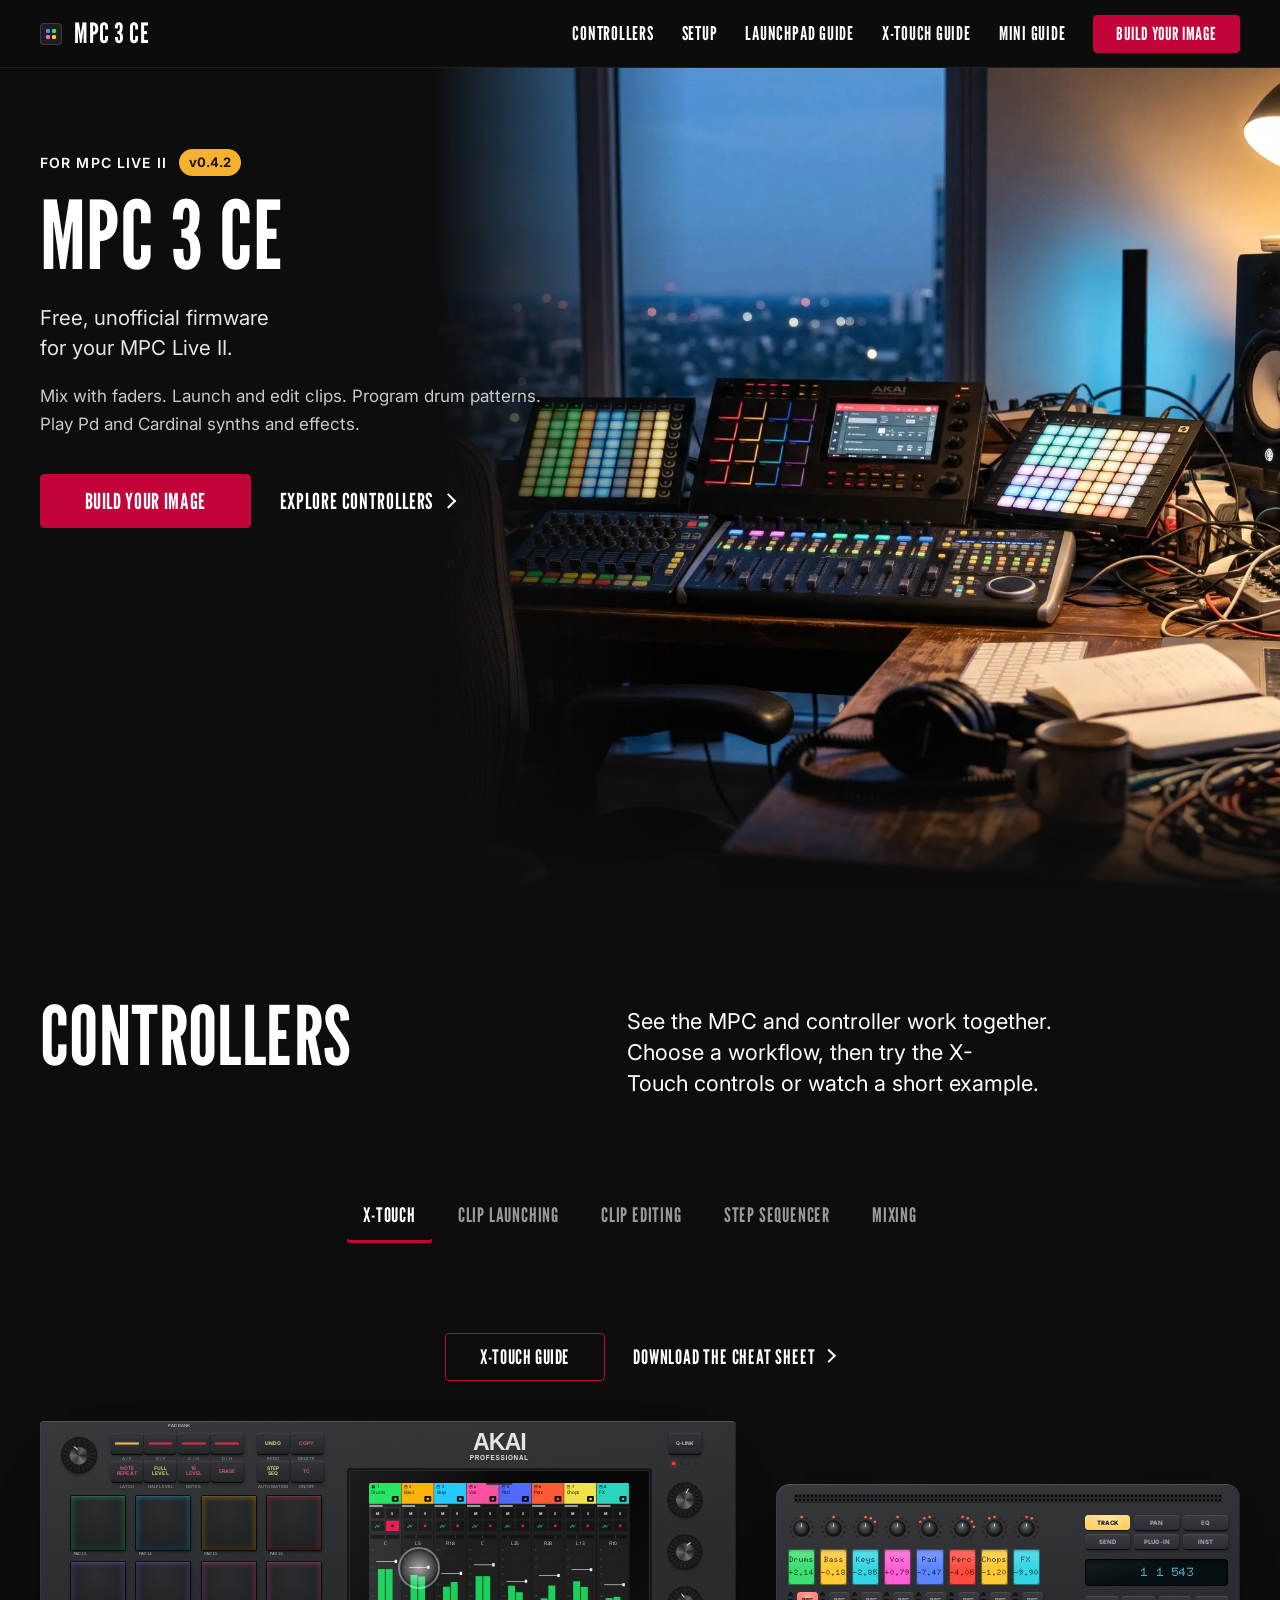
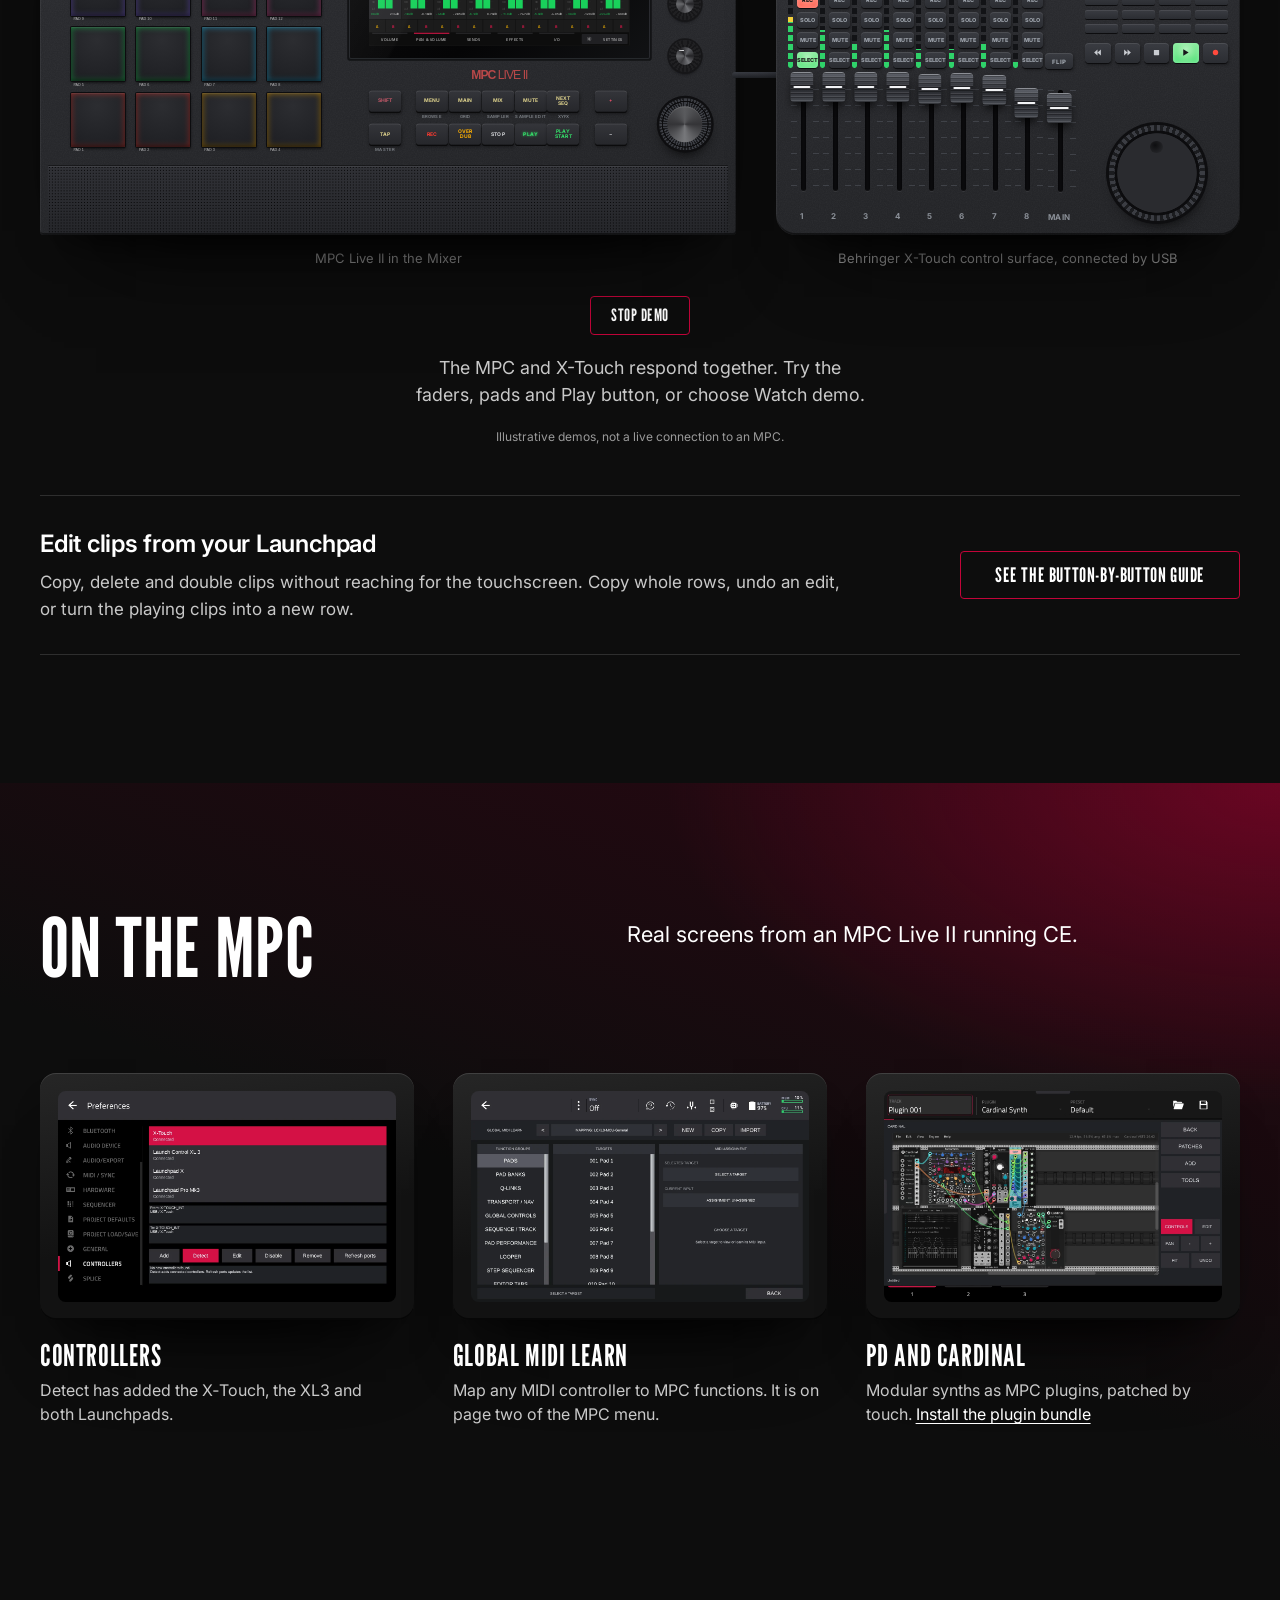
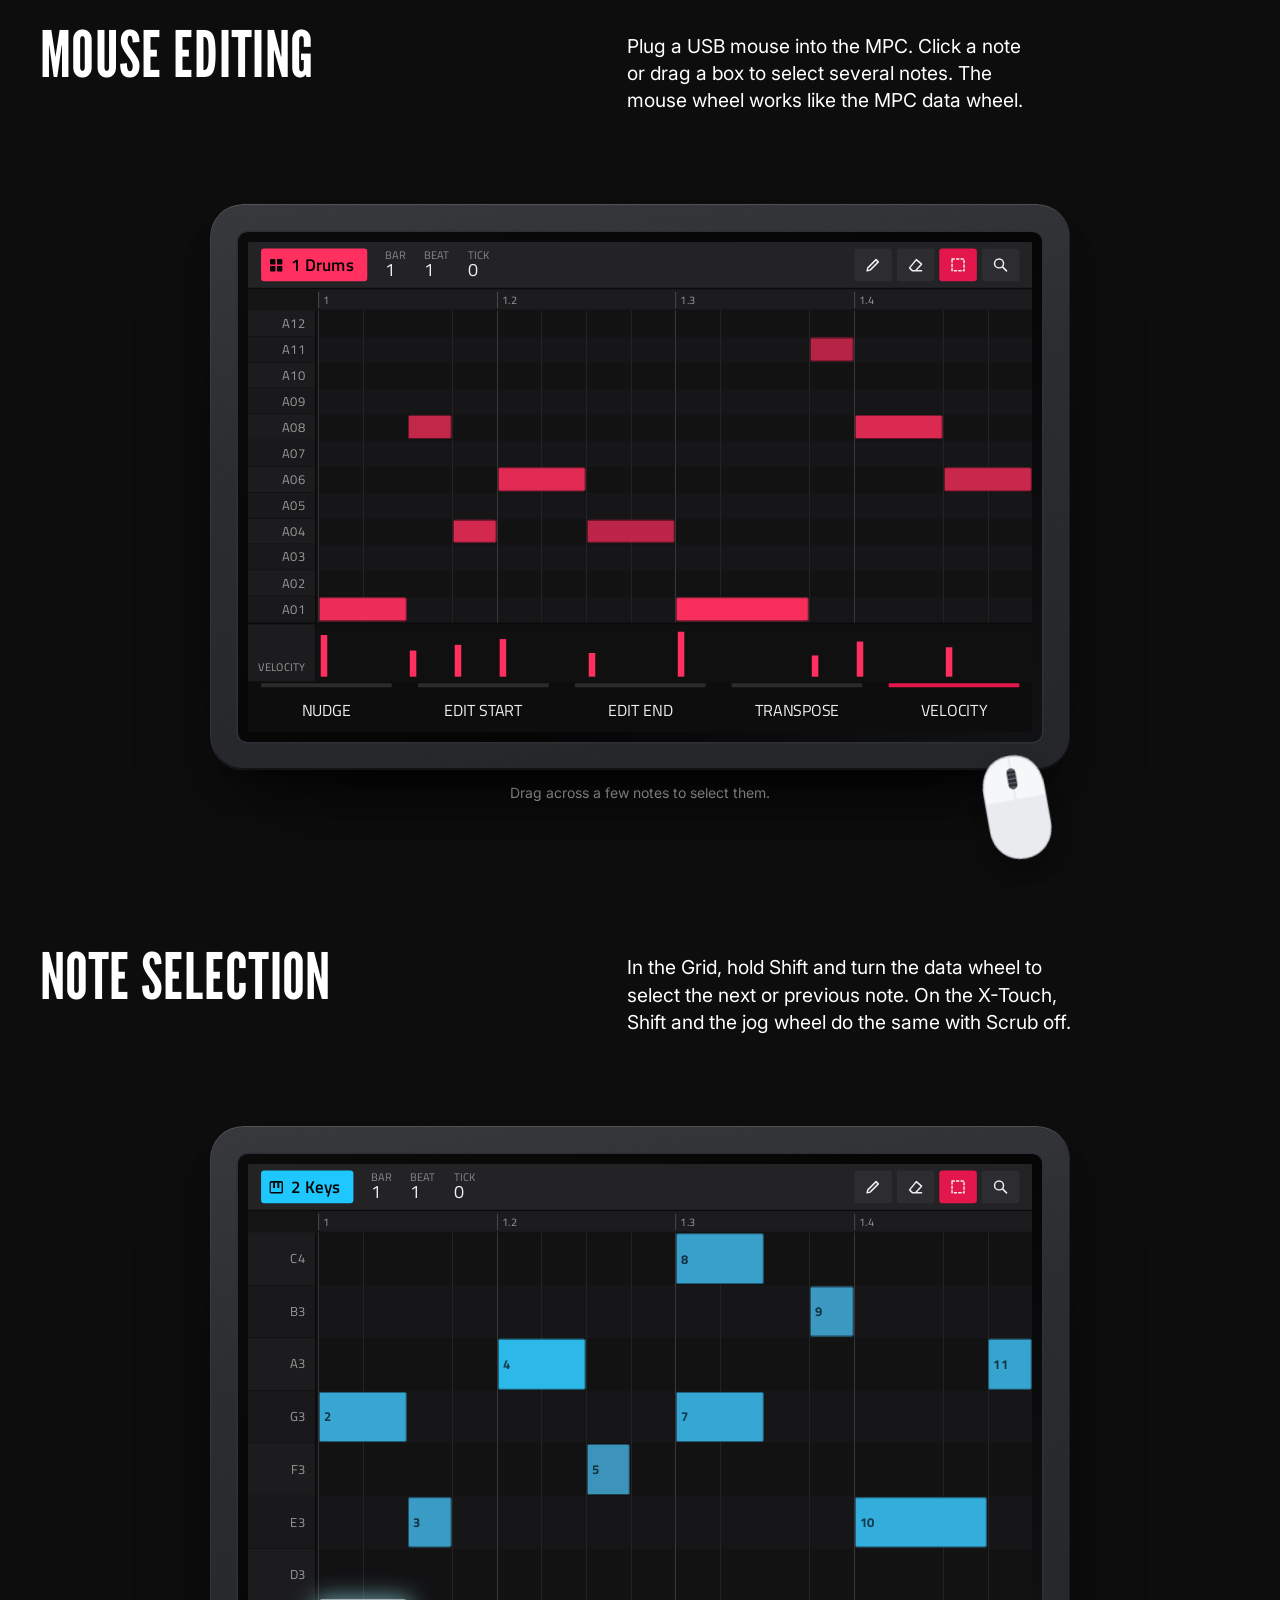
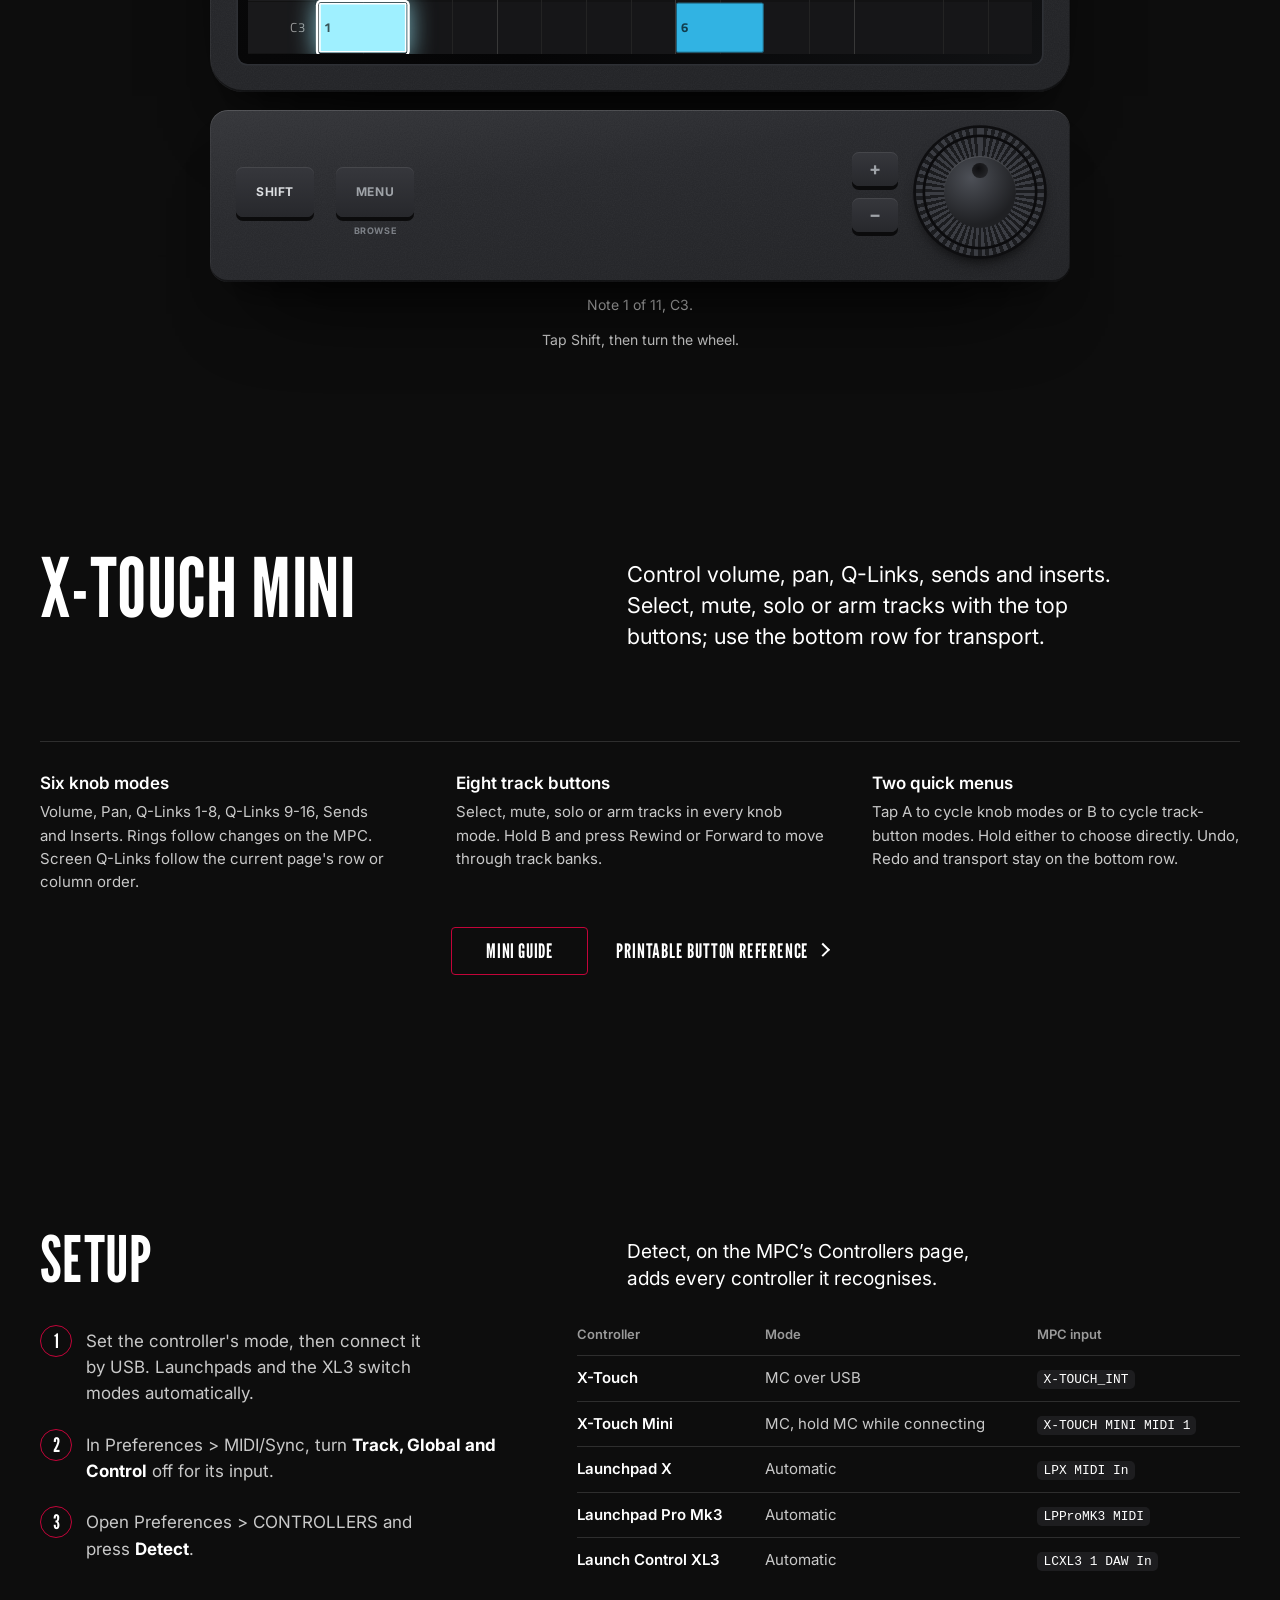
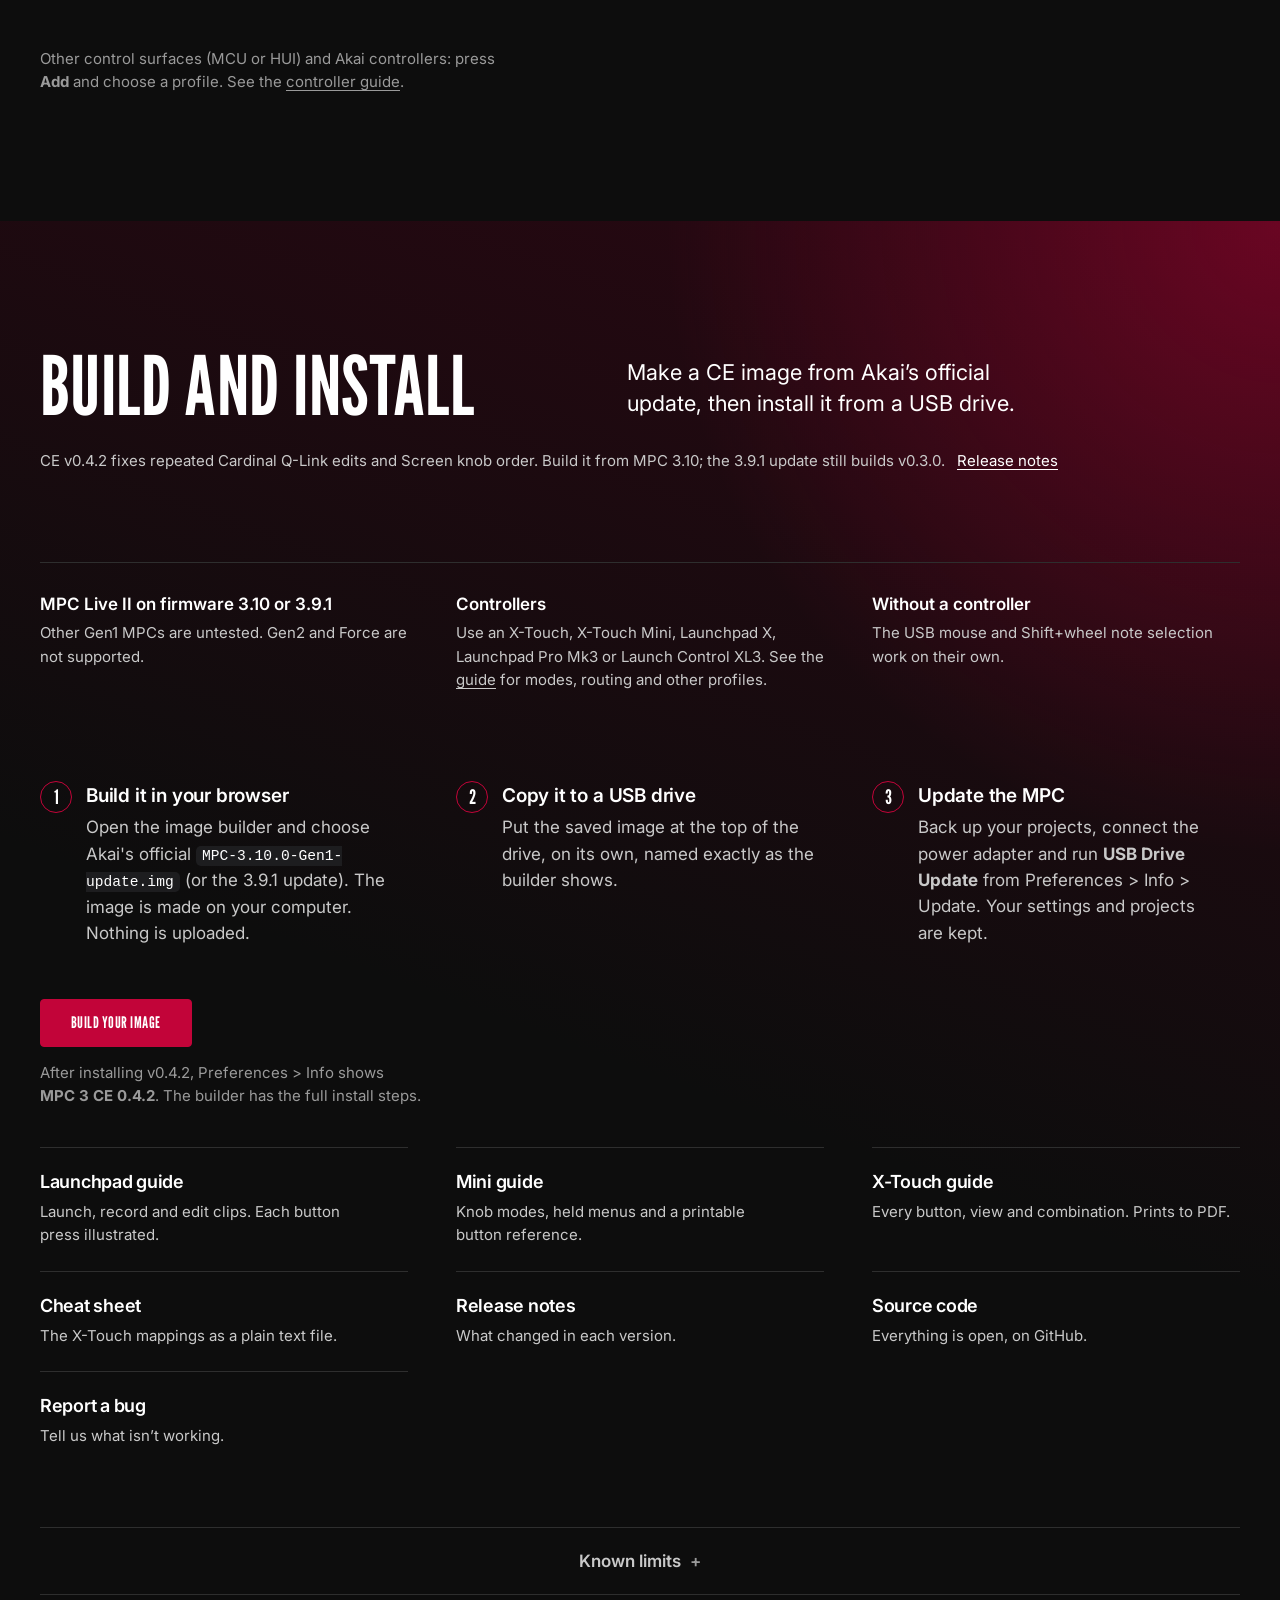
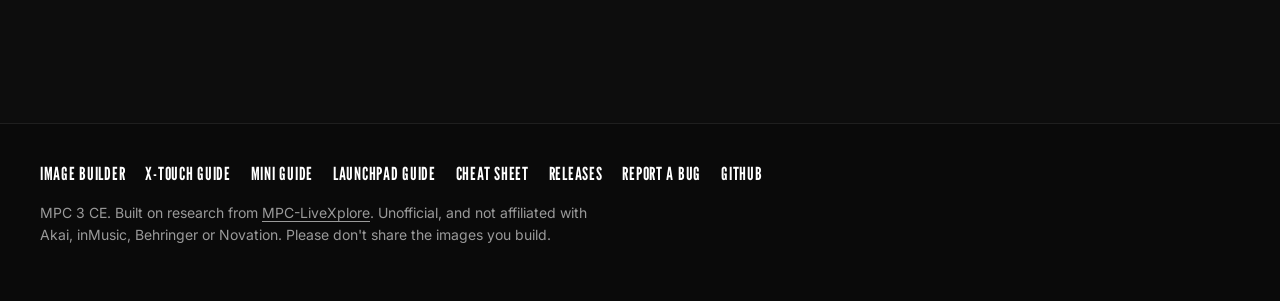
==== commit 2b7e09d3: "Clarify spacing between navigation links" ====
--- a/builder/web/index.html
+++ b/builder/web/index.html
@@ -118,7 +118,7 @@
     @media (prefers-color-scheme: dark) { :root:not([data-theme="light"]) .theme .sun { display: block; } :root:not([data-theme="light"]) .theme .moon { display: none; } }
     .top nav a[aria-current="page"] { text-decoration: underline; text-underline-offset: 5px; }
     @media (max-width: 1000px) { .top { position: static; } }
-    @media (max-width: 560px) { .brand .tag { display: none; } .top nav { gap: 10px; } .top nav .btn { padding: 9px 12px; font-size: 14px; } }
+    @media (max-width: 560px) { .brand .tag { display: none; } .top nav { gap: 10px 22px; } .top nav .btn { padding: 9px 12px; font-size: 14px; } }
 
 
     /* Footer */
@@ -754,7 +754,7 @@
     @media (max-width: 1060px) { .stage .wire { display: none; } }
     @media (max-width: 640px) {
       body { font-size: 16px; }
-      .top nav { gap: 14px; }
+      .top nav { gap: 14px 22px; }
       .hero-intro .ctas { flex-direction: column; gap: 18px; }
     }
     @media (prefers-reduced-motion: reduce) {
@@ -805,7 +805,7 @@
     .top .btn { padding: 9px 22px; font-size: 18px; }
     footer { background: #0a0a0a; border-top: 1px solid #1f1f1f; }
     footer nav a { font-family: var(--display); font-weight: 400; font-size: 18px; text-transform: uppercase; letter-spacing: .04em; color: var(--ink); }
-    @media (max-width: 560px) { .top nav { gap: 14px; font-size: 17px; } .top .btn { padding: 8px 14px; font-size: 16px; } .brand { font-size: 24px; } }
+    @media (max-width: 560px) { .top nav { gap: 14px 22px; font-size: 17px; } .top .btn { padding: 8px 14px; font-size: 16px; } .brand { font-size: 24px; } }
 
     /* Home page on the stage design */
     /* Hero: a rounded panel lit crimson from below, words on the left, the rig in front */
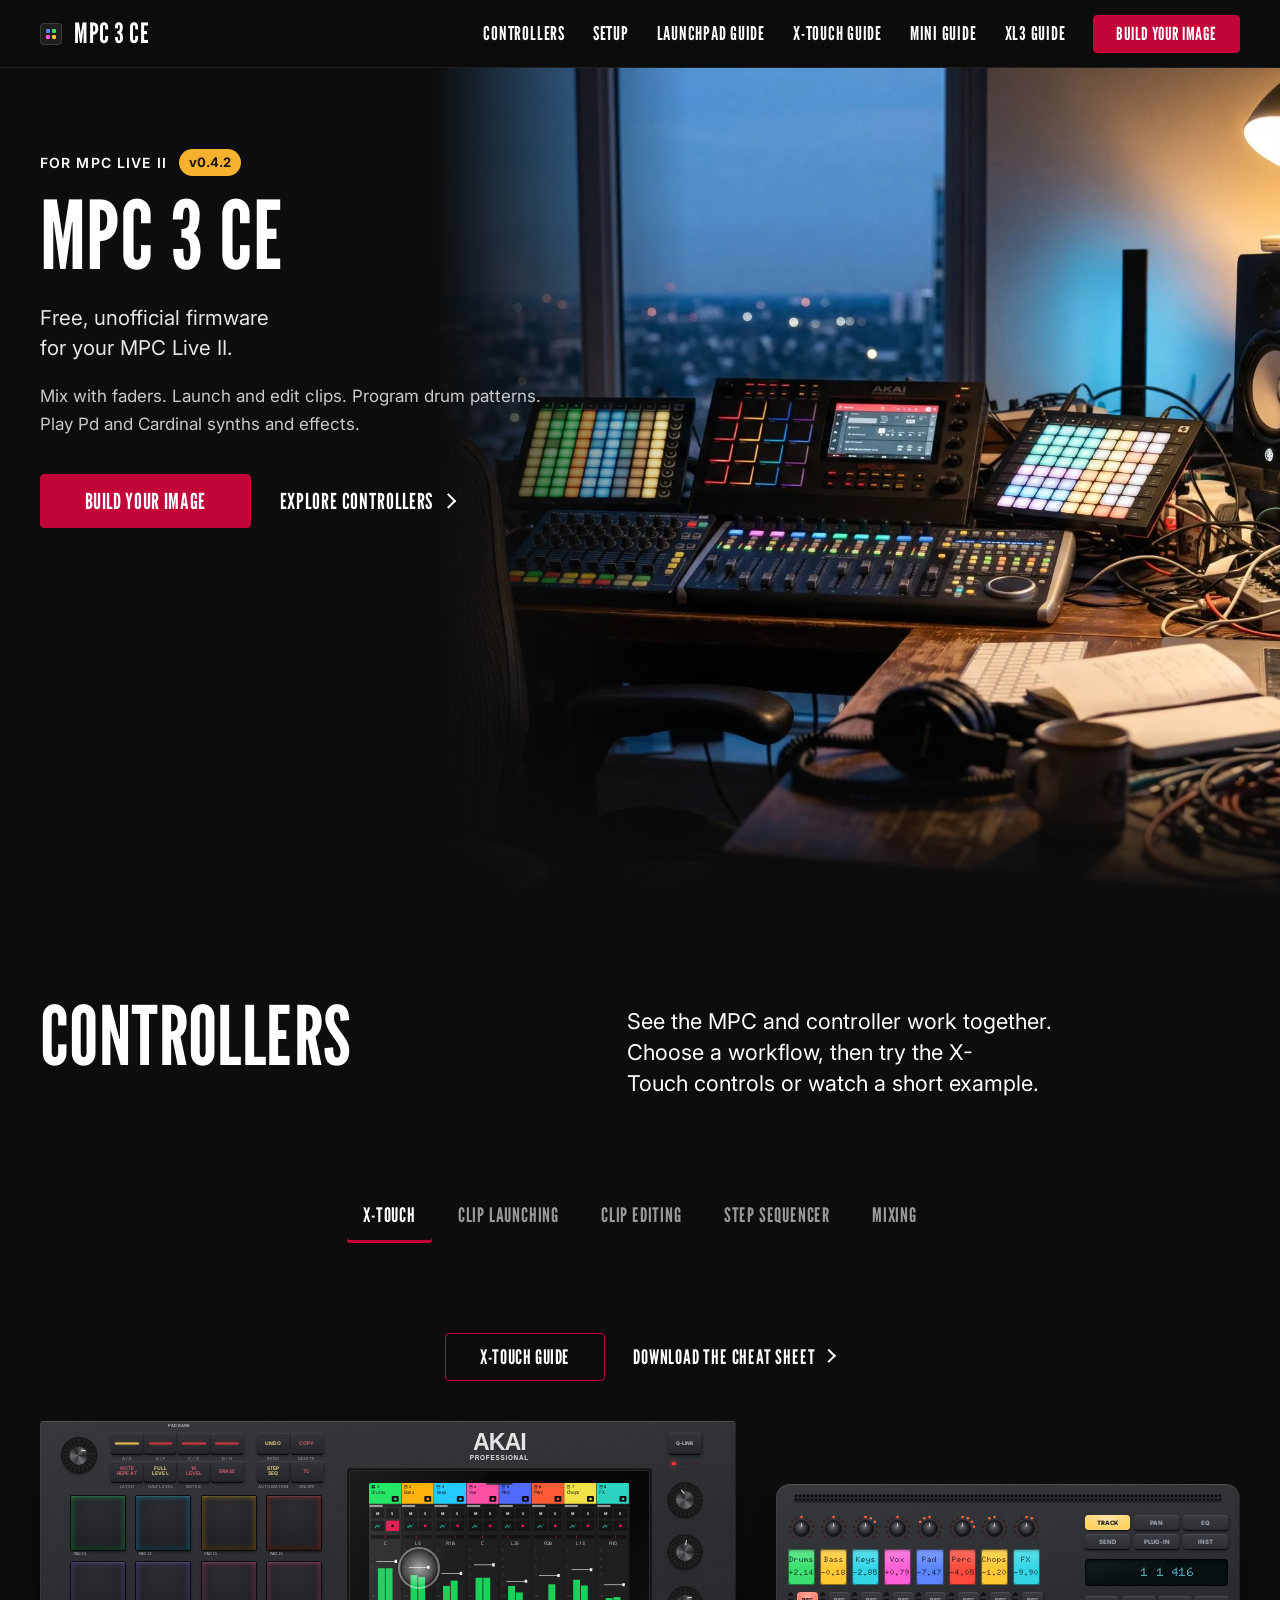
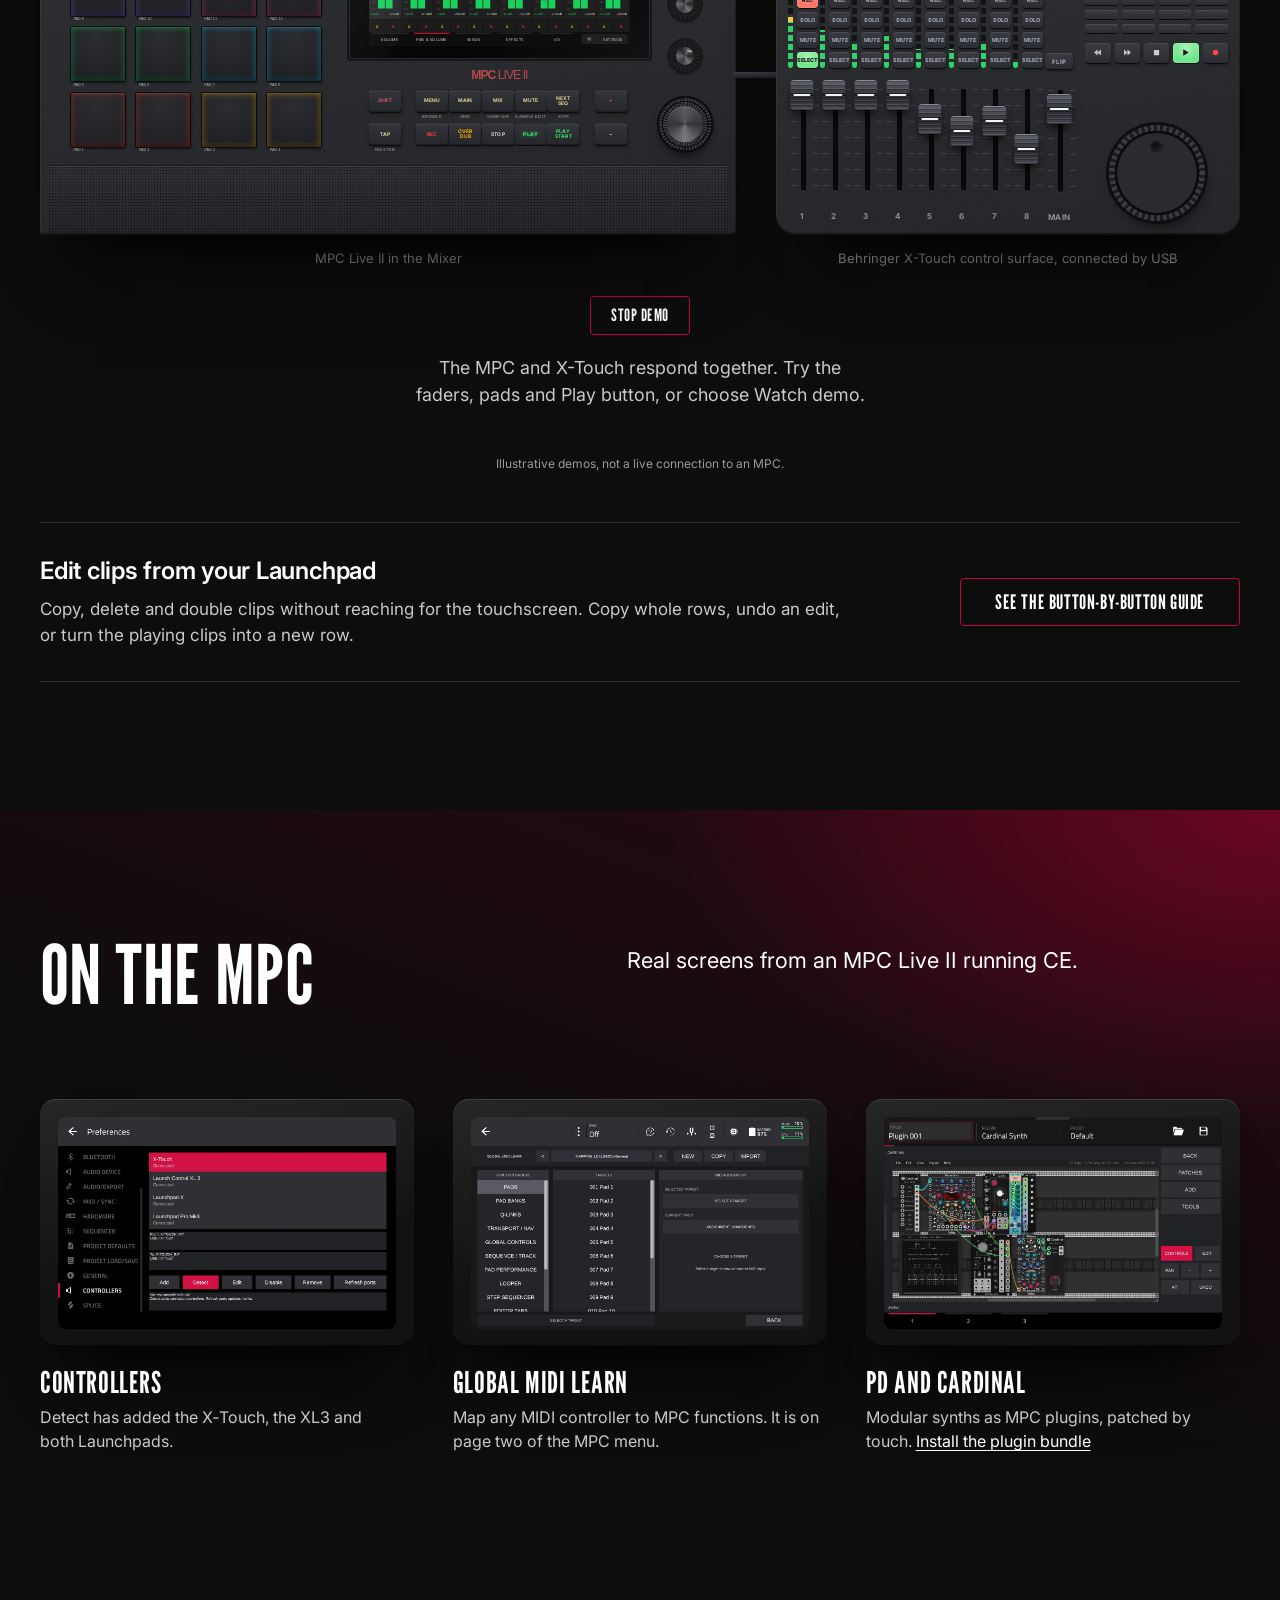
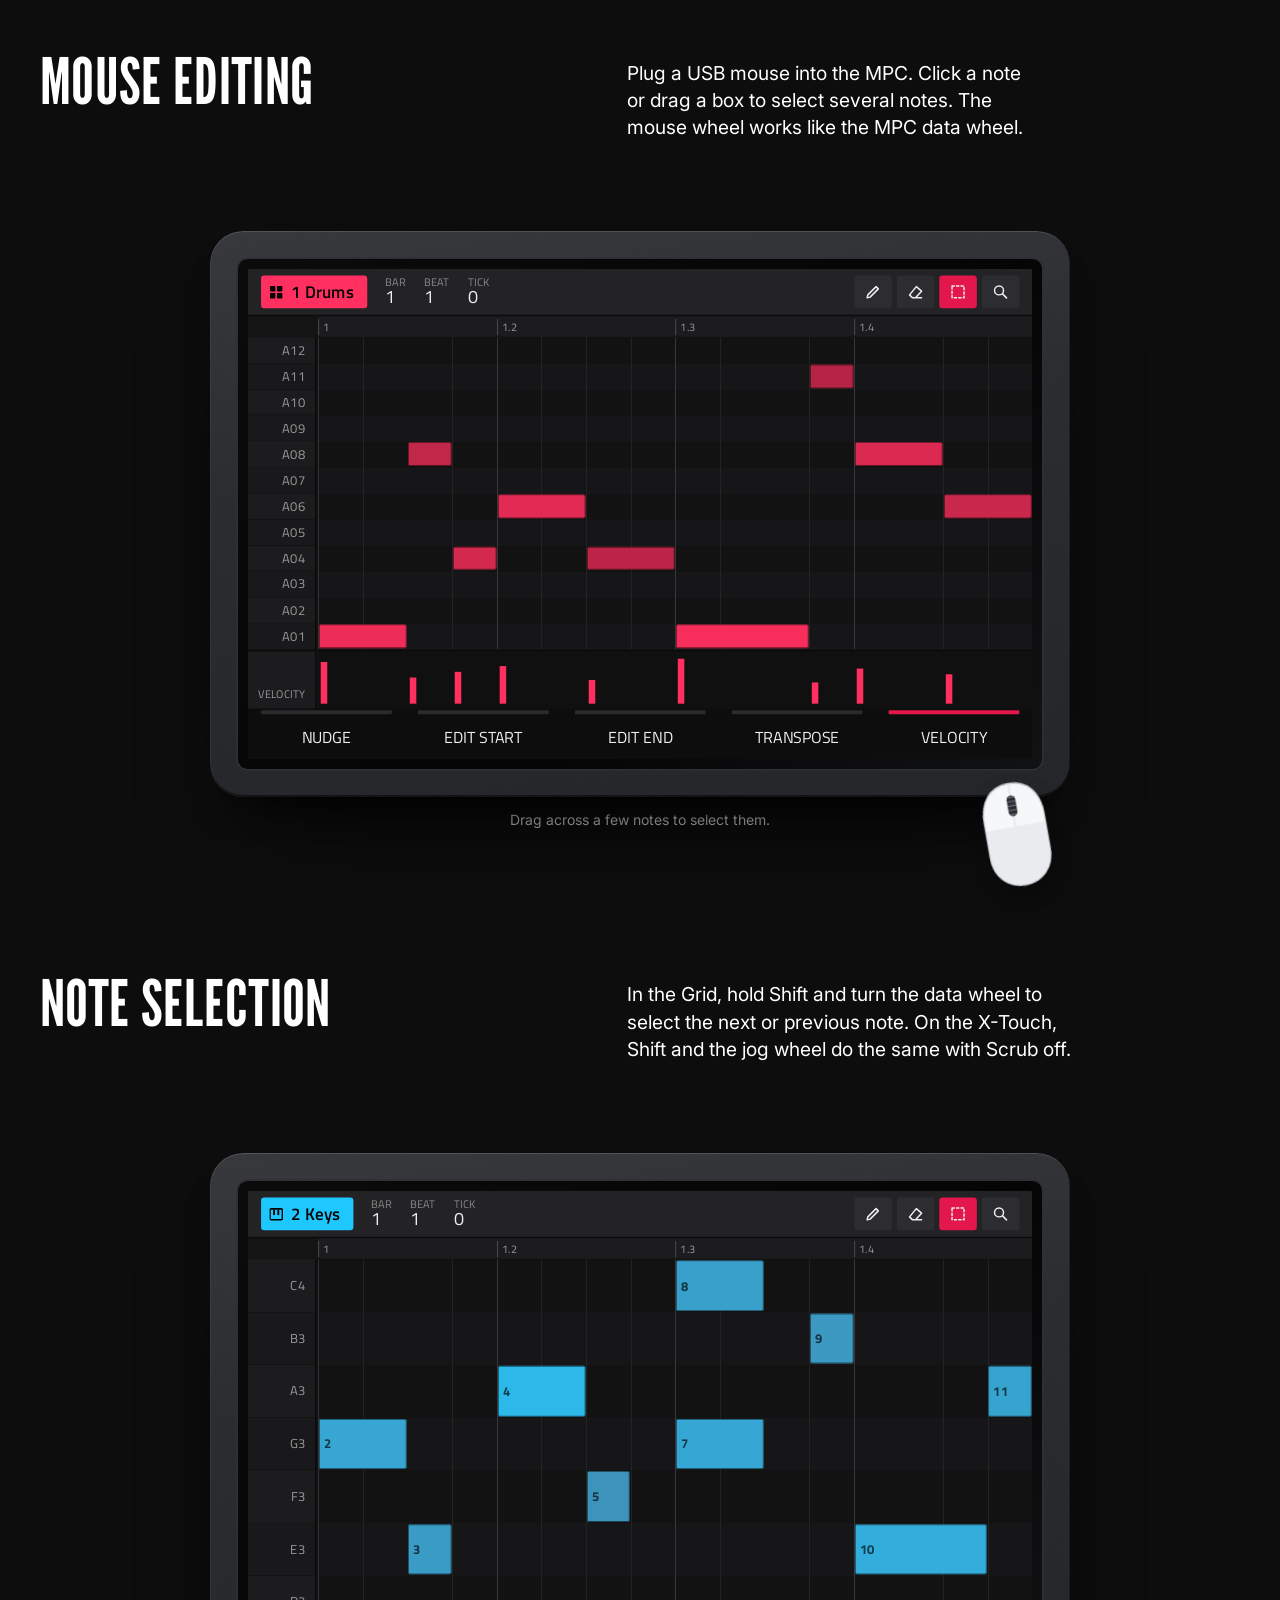
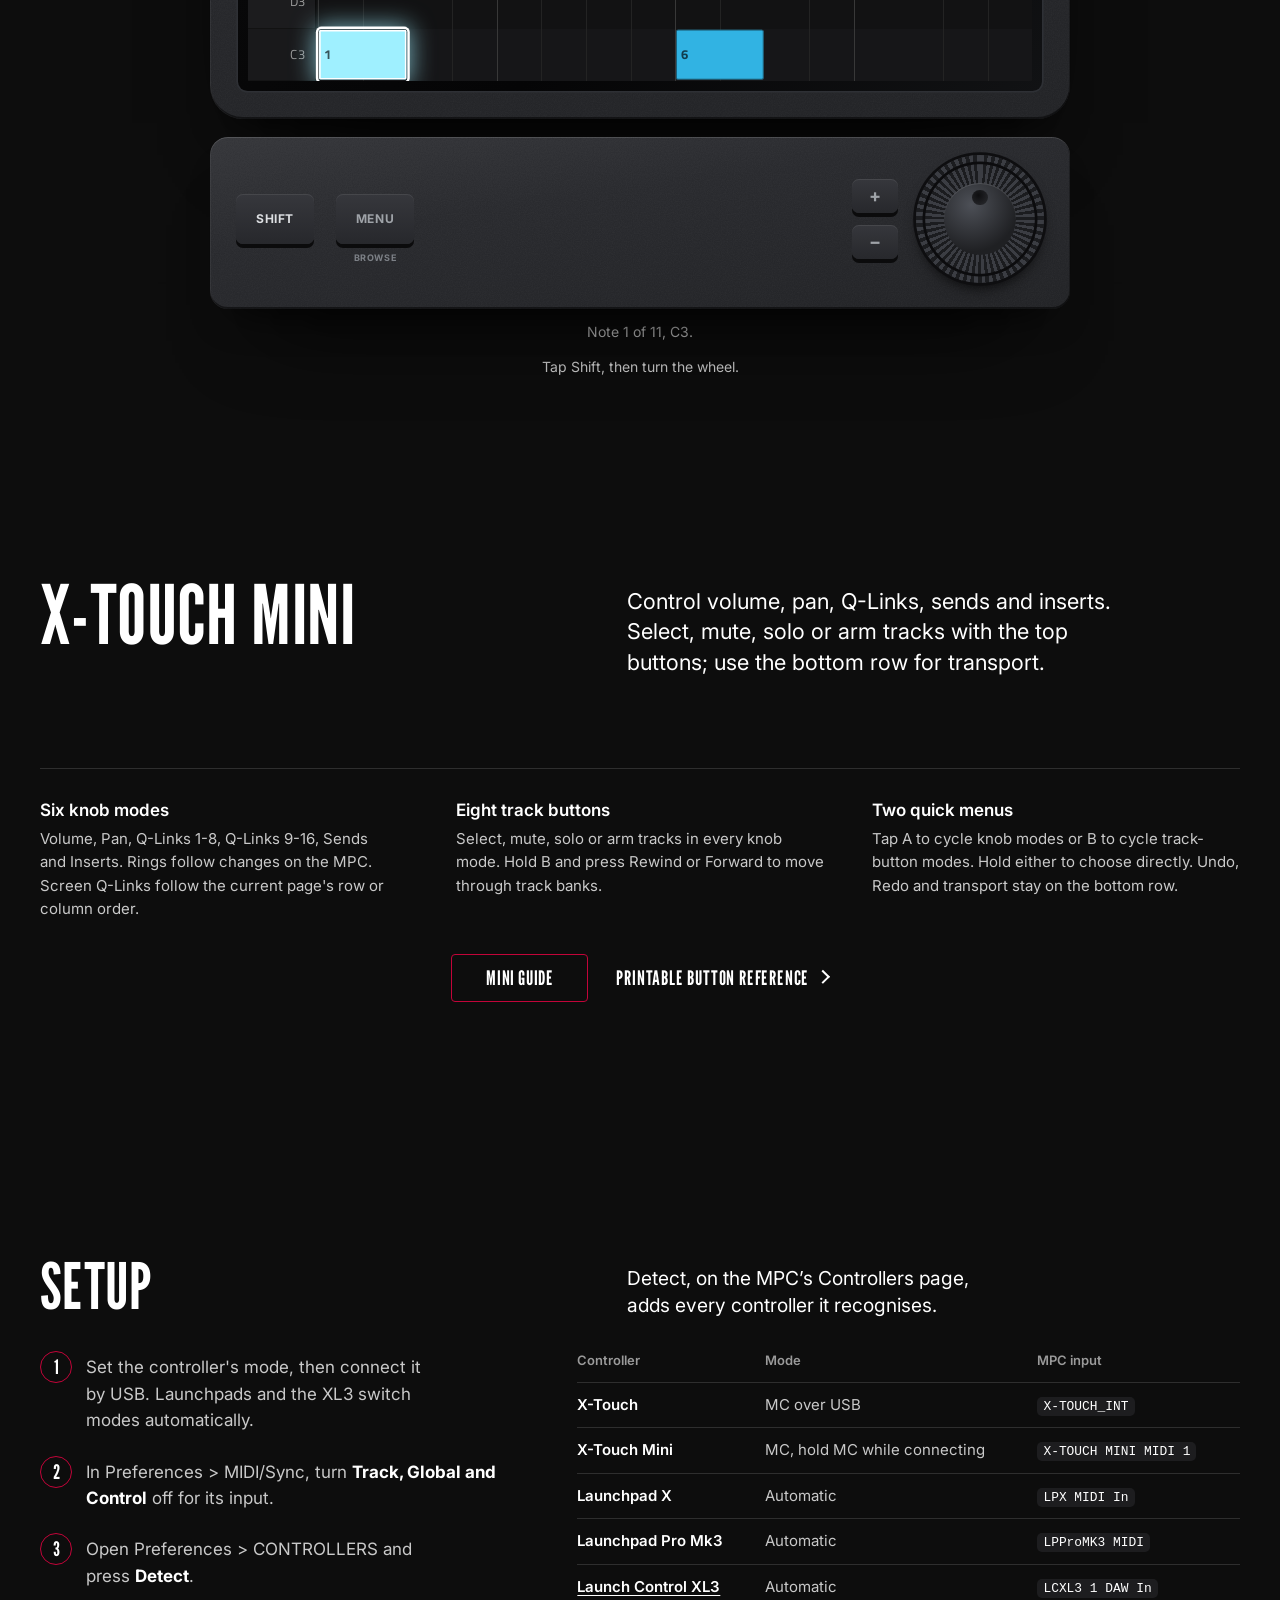
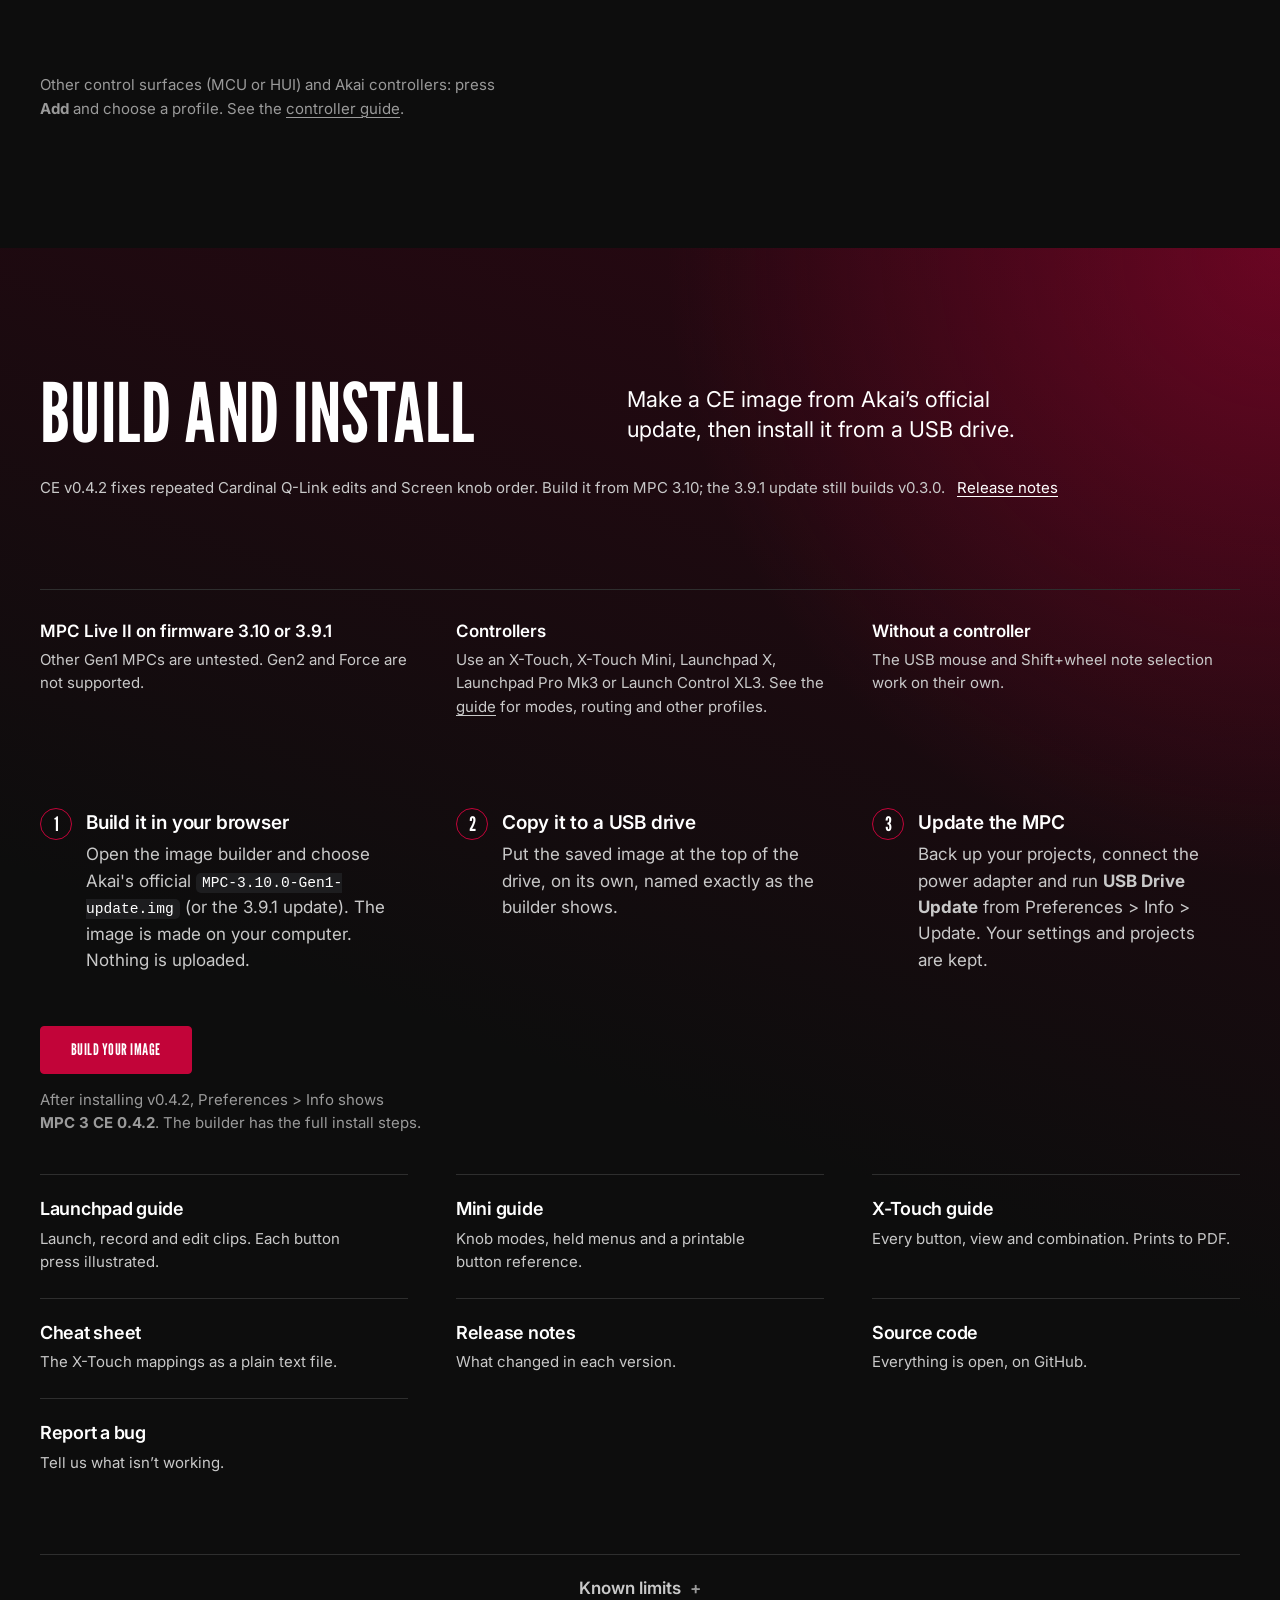
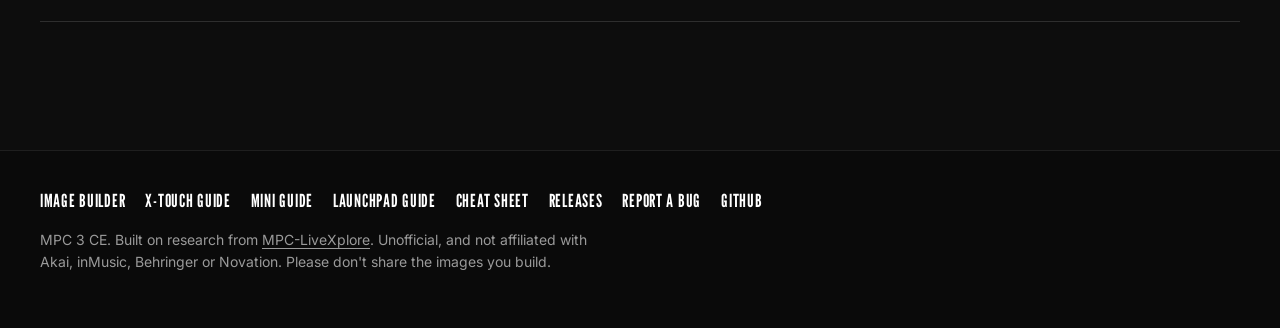
==== commit 55c85990: "Add a dedicated Launch Control XL3 guide" ====
--- a/builder/web/index.html
+++ b/builder/web/index.html
@@ -1000,6 +1000,7 @@
       <a href="launchpad-guide.html">Launchpad guide</a>
       <a href="guide.html">X-Touch guide</a>
       <a href="mini-guide.html">Mini guide</a>
+      <a href="xl3-guide.html">XL3 guide</a>
       <a class="btn primary" href="builder.html">Build your image</a>
     </nav>
   </div>
@@ -1091,7 +1092,7 @@
           <p class="rig-cap" data-k="lpx">Launch clips and scenes from a Launchpad X or Pro Mk3. Track colours and playing clips appear on both devices.</p>
           <p class="rig-cap" data-k="edit">Hold Custom, choose a clip, then choose where to paste it. On Pro Mk3, hold Duplicate. <a href="launchpad-guide.html#copy-clip">See every press in the guide</a></p>
           <p class="rig-cap" data-k="pro">Program drums while the MPC plays. This example shows 16 steps for each of four sounds; you can also use 64 steps for one sound.</p>
-          <p class="rig-cap" data-k="xl">Adjust track volume and pan with the Launch Control XL3. Hold Shift and press a drum track&rsquo;s lower button to mix its pads.</p>
+          <p class="rig-cap" data-k="xl">Adjust track volume and pan with the Launch Control XL3. Hold Shift and press a drum track&rsquo;s lower button to mix its pads. For Q-Links, switch to DAW Control. <a href="xl3-guide.html">XL3 setup and controls</a>.</p>
         </div>
       </div>
       <p class="demo-note">Illustrative demos, not a live connection to an MPC.</p>
@@ -1207,7 +1208,7 @@
               <tr><td>X-Touch Mini</td><td>MC, hold MC while connecting</td><td><code>X-TOUCH MINI MIDI 1</code></td></tr>
               <tr><td>Launchpad X</td><td>Automatic</td><td><code>LPX MIDI In</code></td></tr>
               <tr><td>Launchpad Pro Mk3</td><td>Automatic</td><td><code>LPProMK3 MIDI</code></td></tr>
-              <tr><td>Launch Control XL3</td><td>Automatic</td><td><code>LCXL3 1 DAW In</code></td></tr>
+              <tr><td><a href="xl3-guide.html">Launch Control XL3</a></td><td>Automatic</td><td><code>LCXL3 1 DAW In</code></td></tr>
             </tbody>
           </table>
         </div>
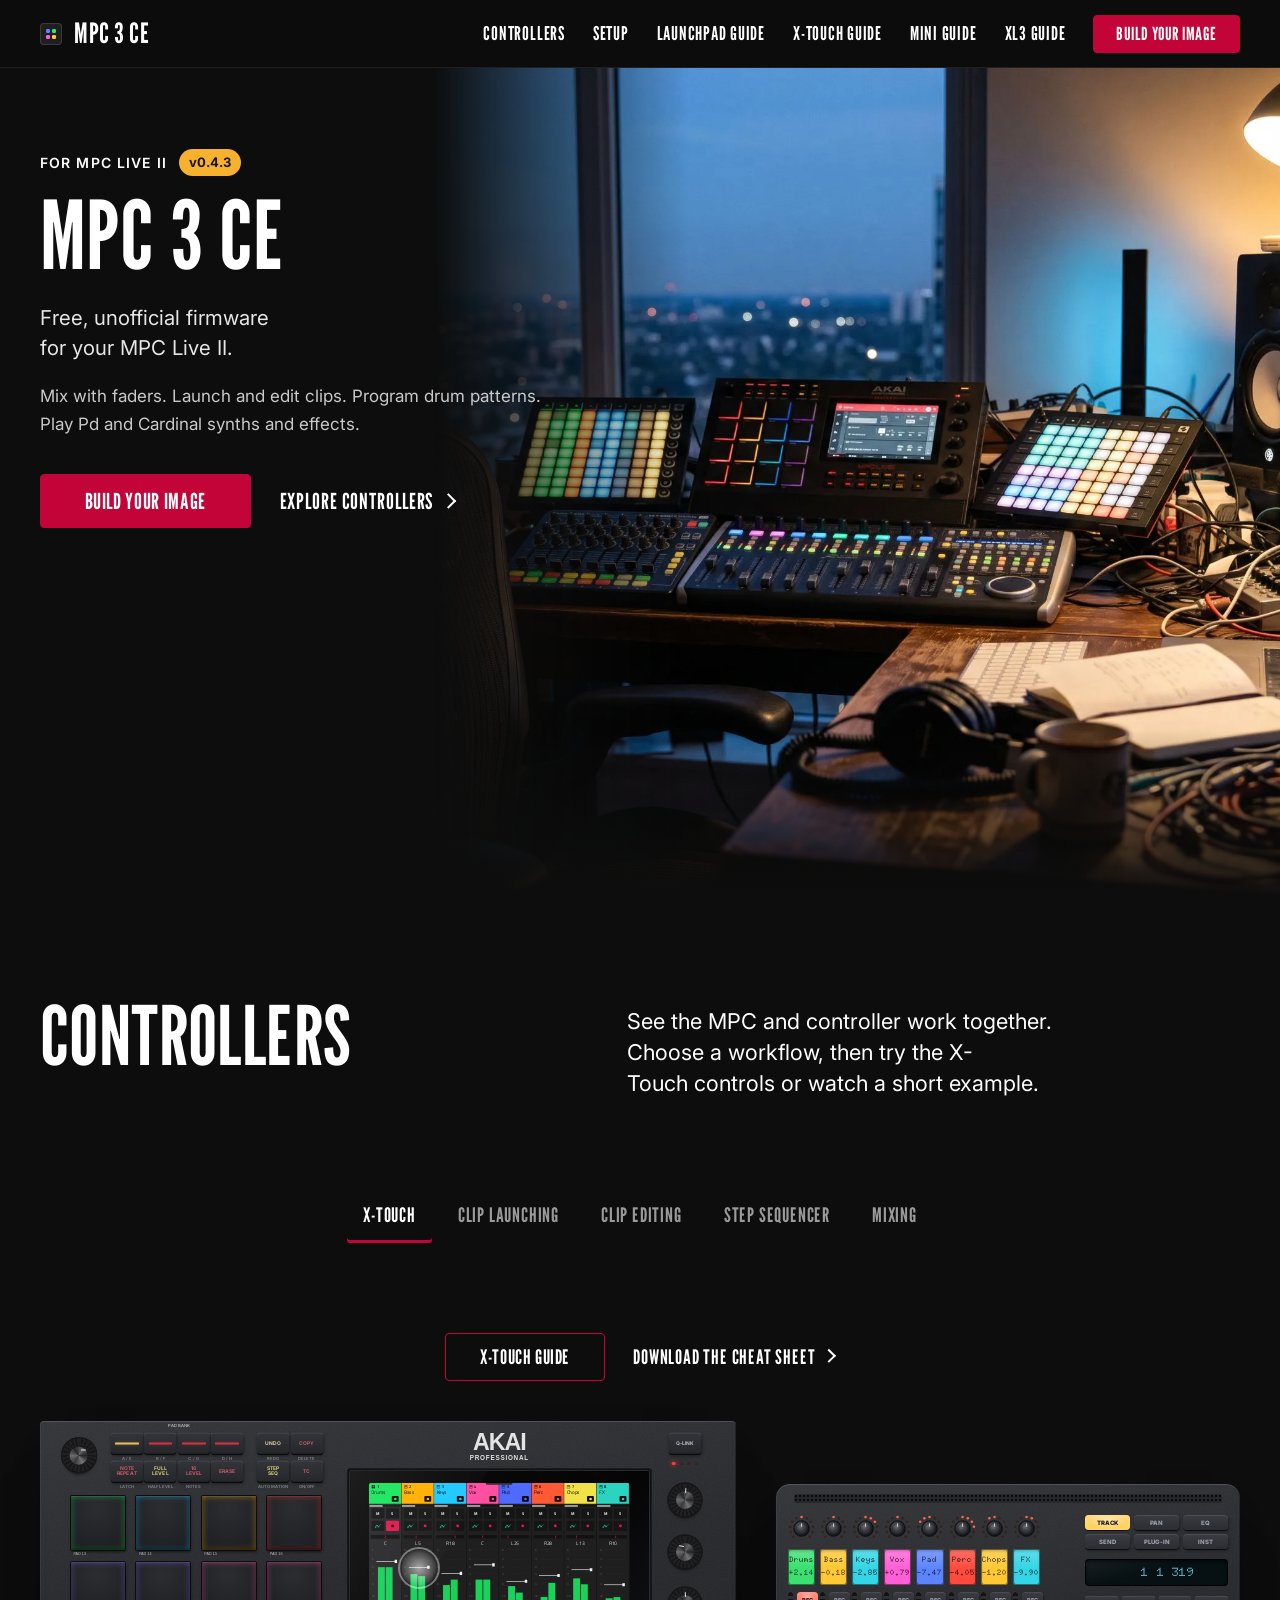
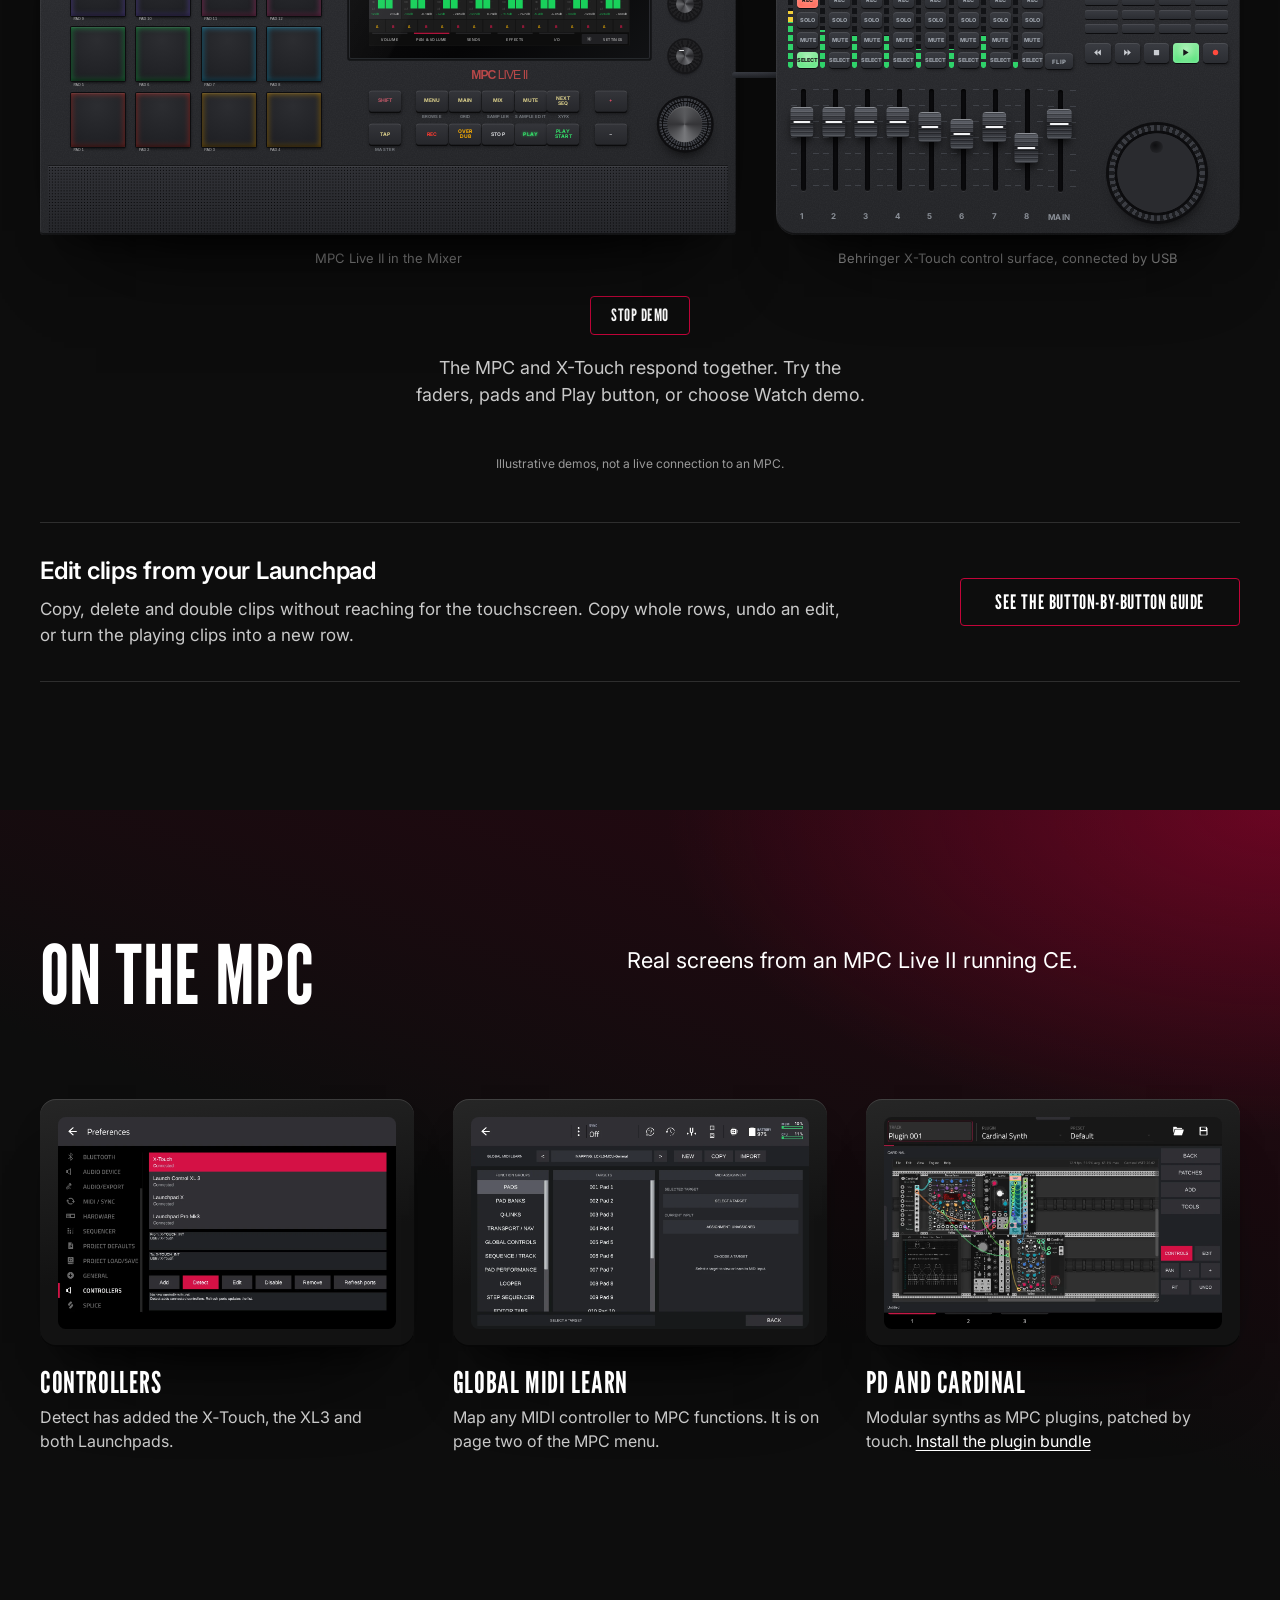
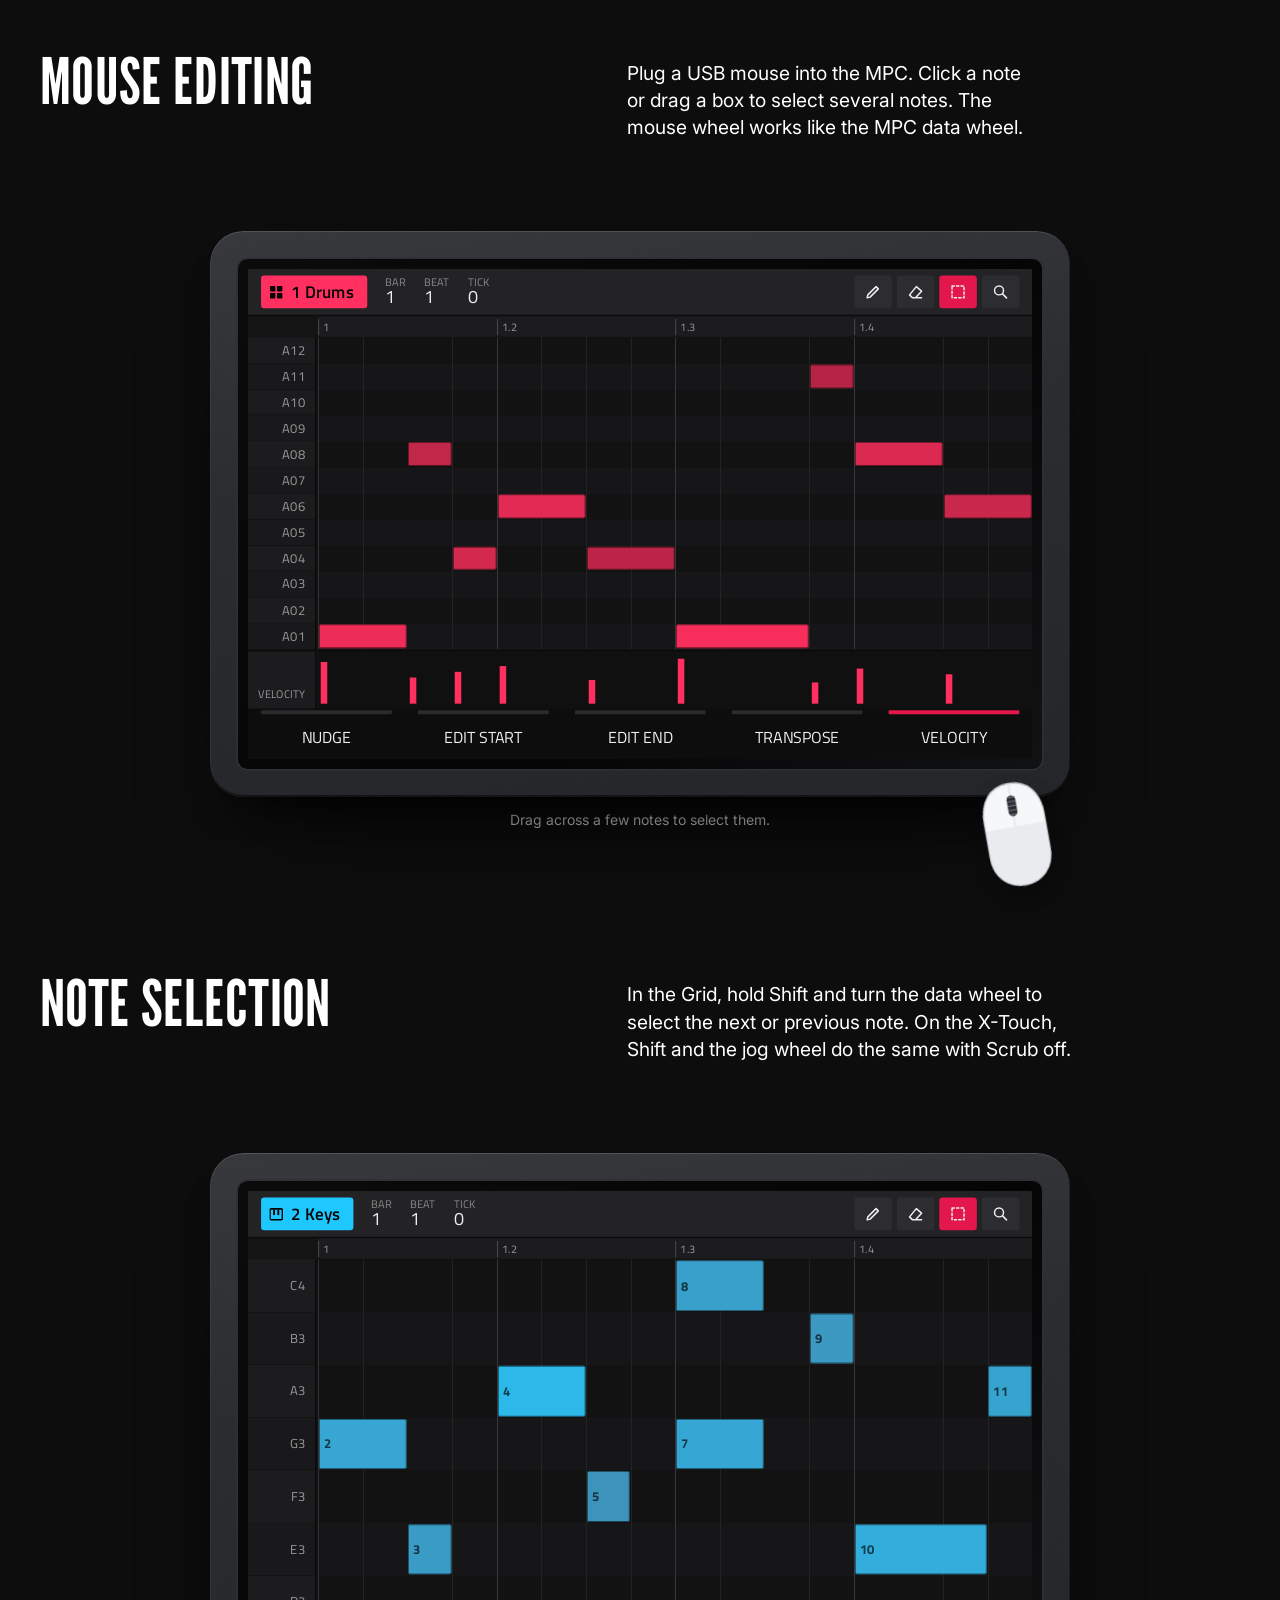
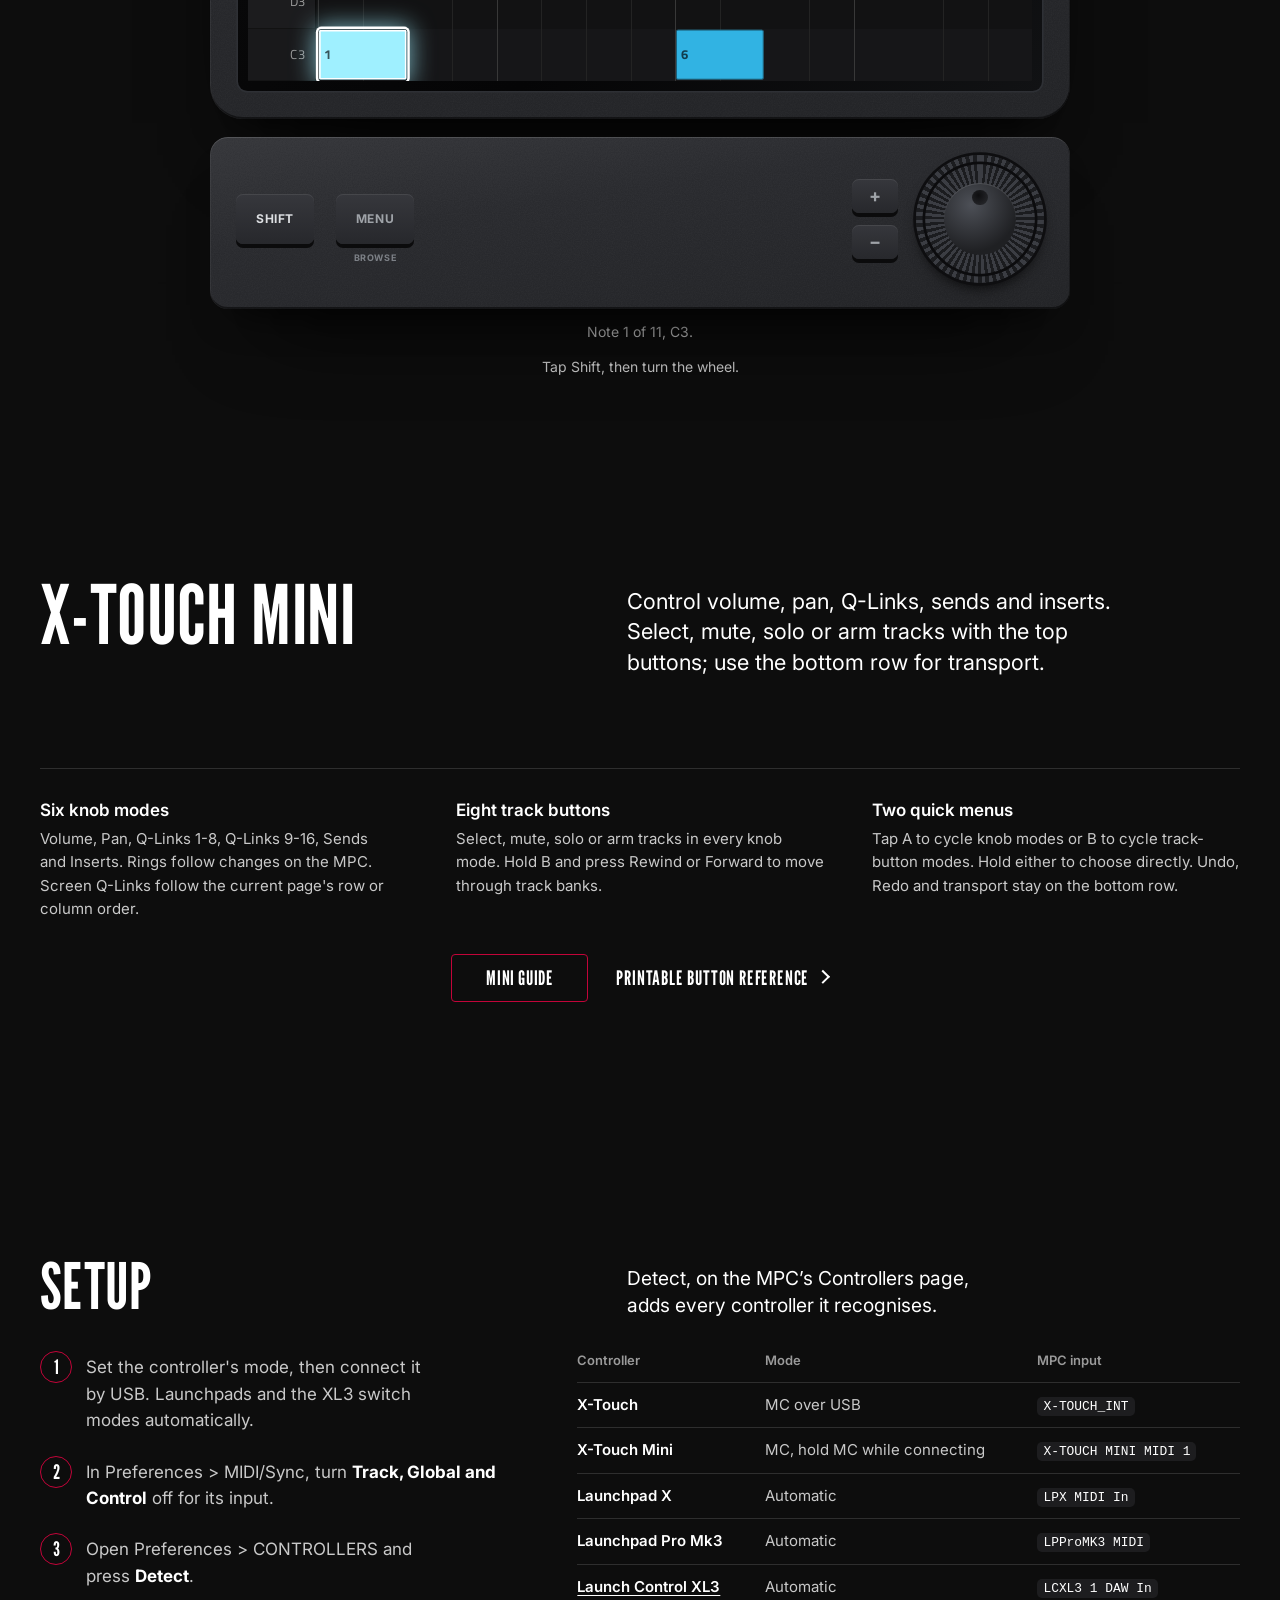
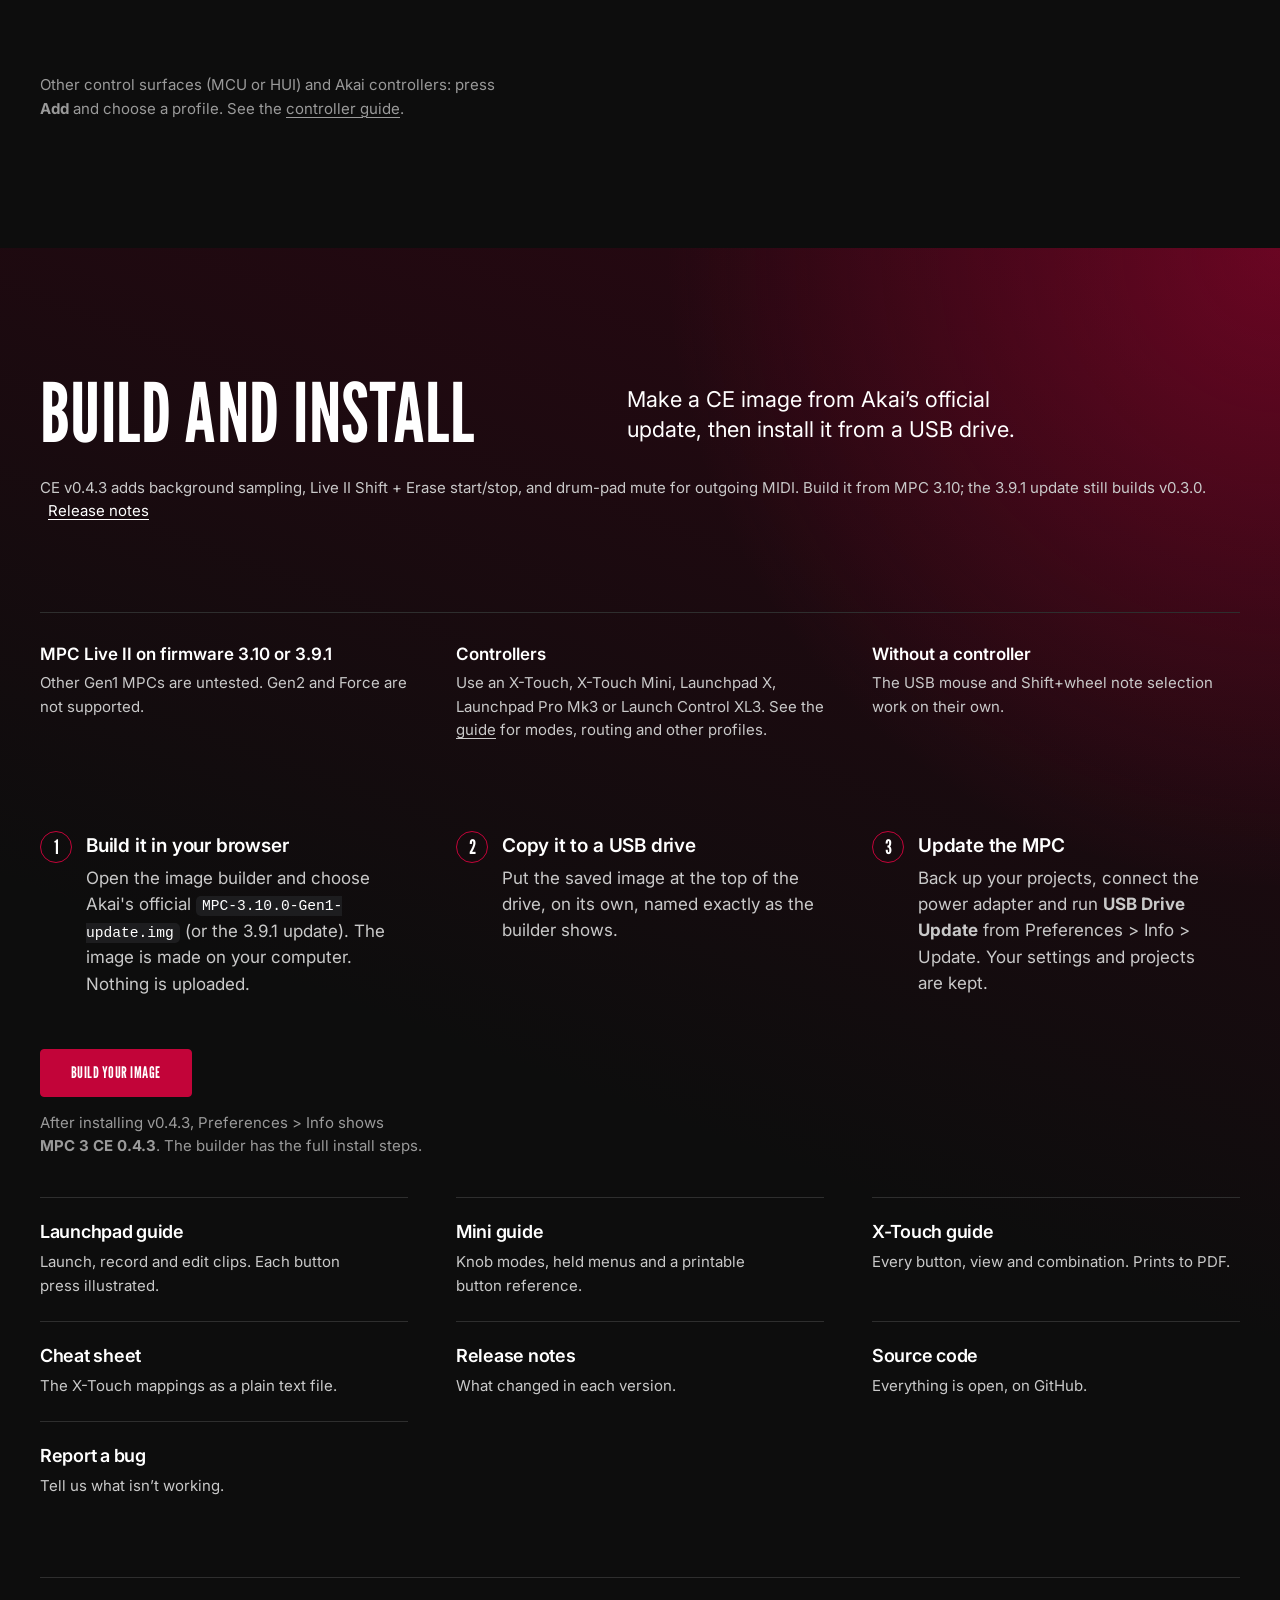
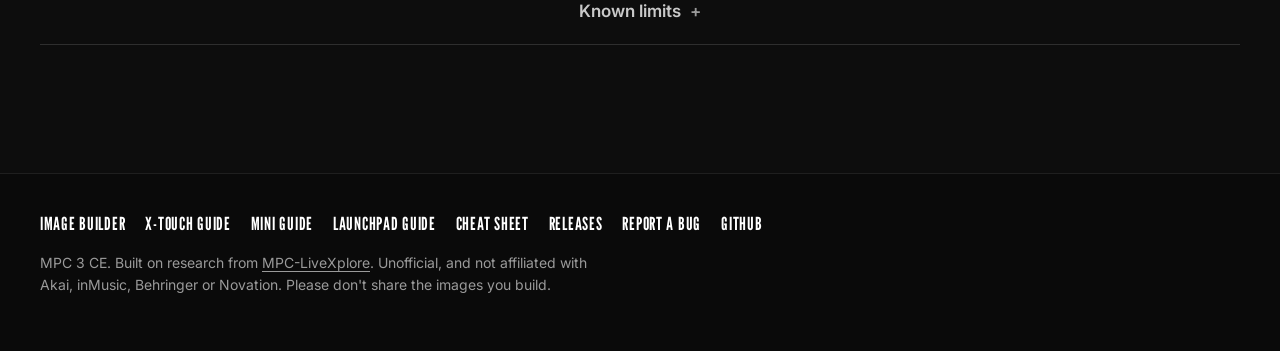
==== commit c255ff77: "Add CE v0.4.3 background sampling and drum-pad MIDI mute" ====
--- a/builder/web/index.html
+++ b/builder/web/index.html
@@ -1011,7 +1011,7 @@
     <img class="hero-photo" src="img/hero-studio.webp" srcset="img/hero-studio-1200.webp 1200w, img/hero-studio.webp 2000w" sizes="100vw" width="2000" height="1342" fetchpriority="high" decoding="async" alt="Illustration: a home studio at dusk with an MPC Live II, two Launchpads, a Launch Control XL 3 and an X-Touch on the desk.">
     <div class="wrap">
       <div class="hero-intro">
-        <p class="product">For MPC Live II <span>v0.4.2</span></p>
+        <p class="product">For MPC Live II <span>v0.4.3</span></p>
         <h1>MPC 3 CE</h1>
         <p class="lead">Free, unofficial firmware for your MPC Live II.</p>
         <p class="hero-detail">Mix with faders. Launch and edit clips. Program drum patterns. Play Pd and Cardinal synths and effects.</p>
@@ -1220,7 +1220,7 @@
   <section class="chapter" id="get">
     <div class="wrap">
       <header class="ch-head"><h2>Build and install</h2><p class="lead">Make a CE image from Akai&rsquo;s official update, then install it from a USB drive.</p></header>
-      <p class="release-note" id="new">CE v0.4.2 fixes repeated Cardinal Q-Link edits and Screen knob order. Build it from MPC 3.10; the 3.9.1 update still builds v0.3.0. <a href="RELEASE-NOTES.md">Release notes</a></p>
+      <p class="release-note" id="new">CE v0.4.3 adds background sampling, Live II Shift + Erase start/stop, and drum-pad mute for outgoing MIDI. Build it from MPC 3.10; the 3.9.1 update still builds v0.3.0. <a href="RELEASE-NOTES.md">Release notes</a></p>
       <dl class="req">
         <div><dt>MPC Live II on firmware 3.10 or 3.9.1</dt><dd>Other Gen1 MPCs are untested. Gen2 and Force are not supported.</dd></div>
         <div><dt>Controllers</dt><dd>Use an X-Touch, X-Touch Mini, Launchpad X, Launchpad Pro Mk3 or Launch Control XL3. See the <a href="https://github.com/zsoltf/mpc-3-ce/blob/main/docs/controller-programs.md">guide</a> for modes, routing and other profiles.</dd></div>
@@ -1233,7 +1233,7 @@
       </ol>
       <div class="get-cta">
         <a class="btn primary" href="builder.html">Build your image</a>
-        <p>After installing v0.4.2, Preferences &gt; Info shows <b>MPC 3 CE 0.4.2</b>. The builder has the full install steps.</p>
+        <p>After installing v0.4.3, Preferences &gt; Info shows <b>MPC 3 CE 0.4.3</b>. The builder has the full install steps.</p>
       </div>
       <ul class="res">
         <li><a href="launchpad-guide.html"><strong>Launchpad guide</strong><span>Launch, record and edit clips. Each button press illustrated.</span></a></li>
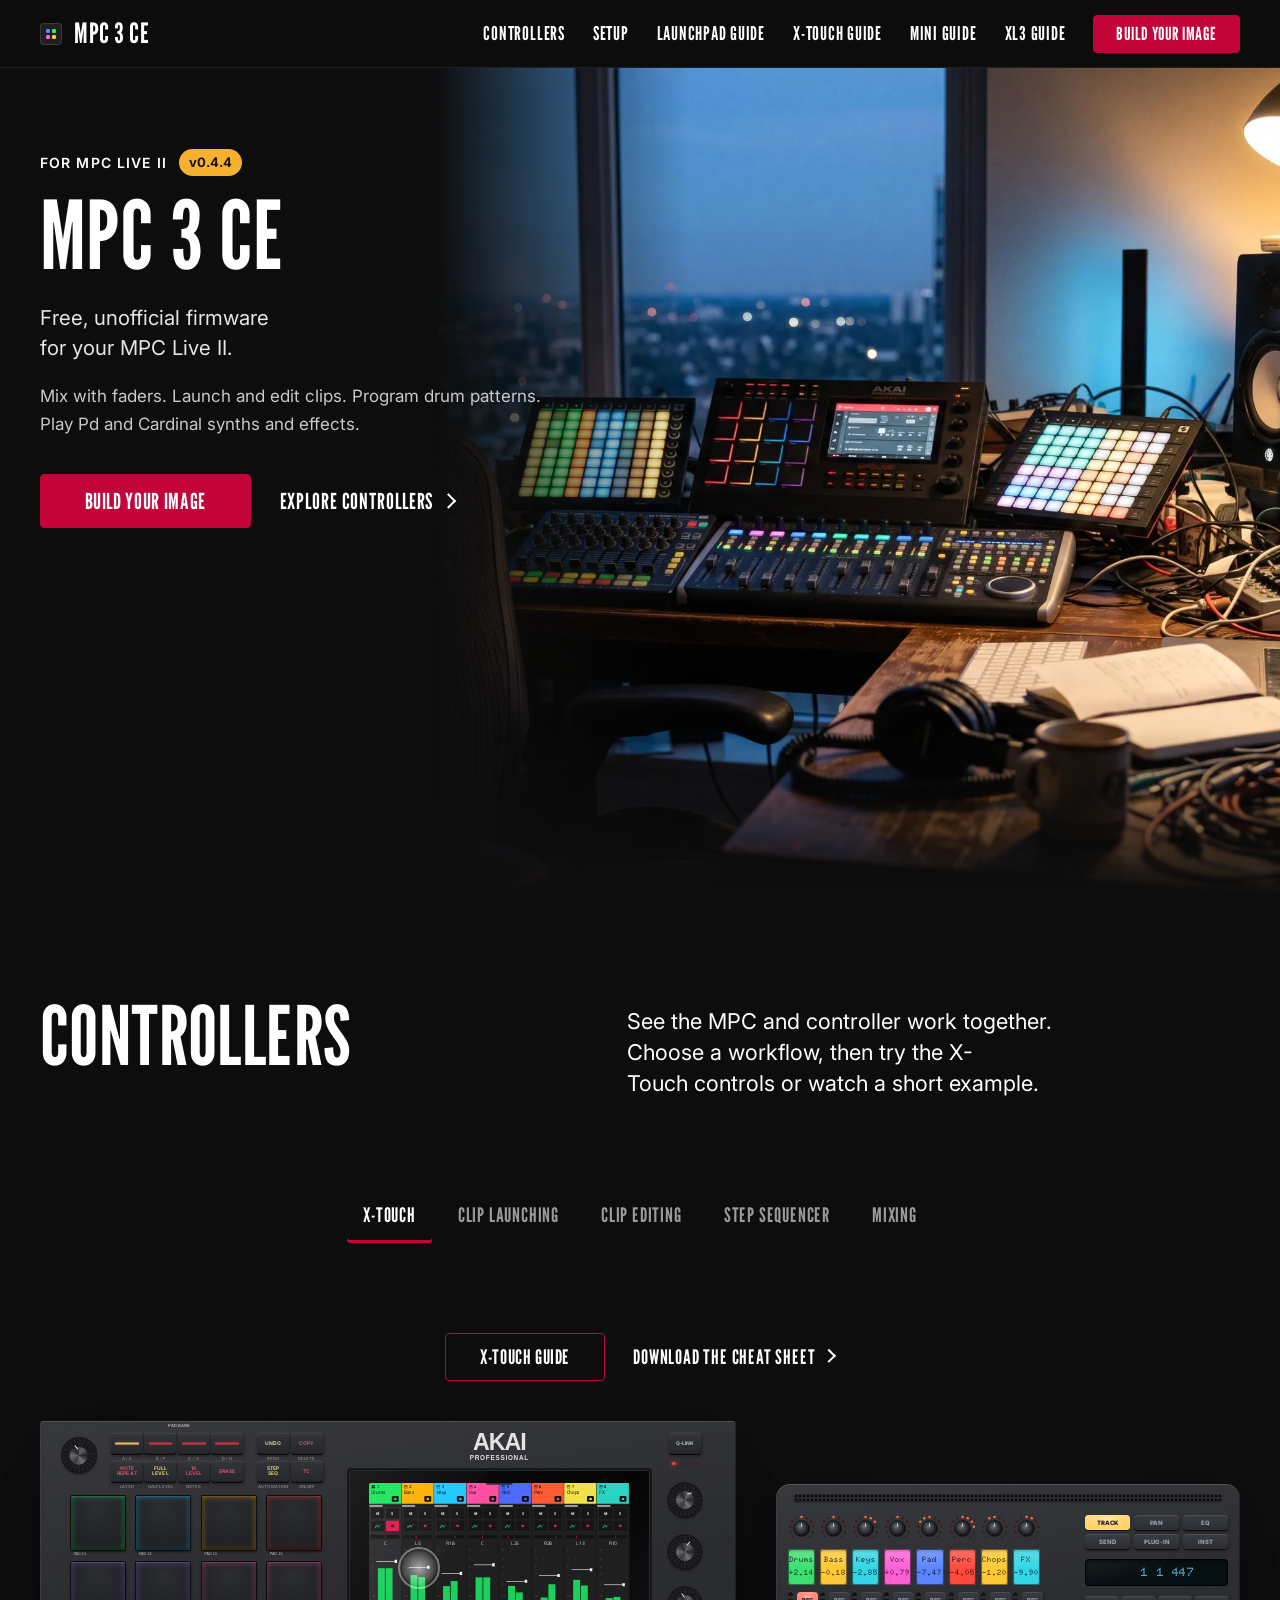
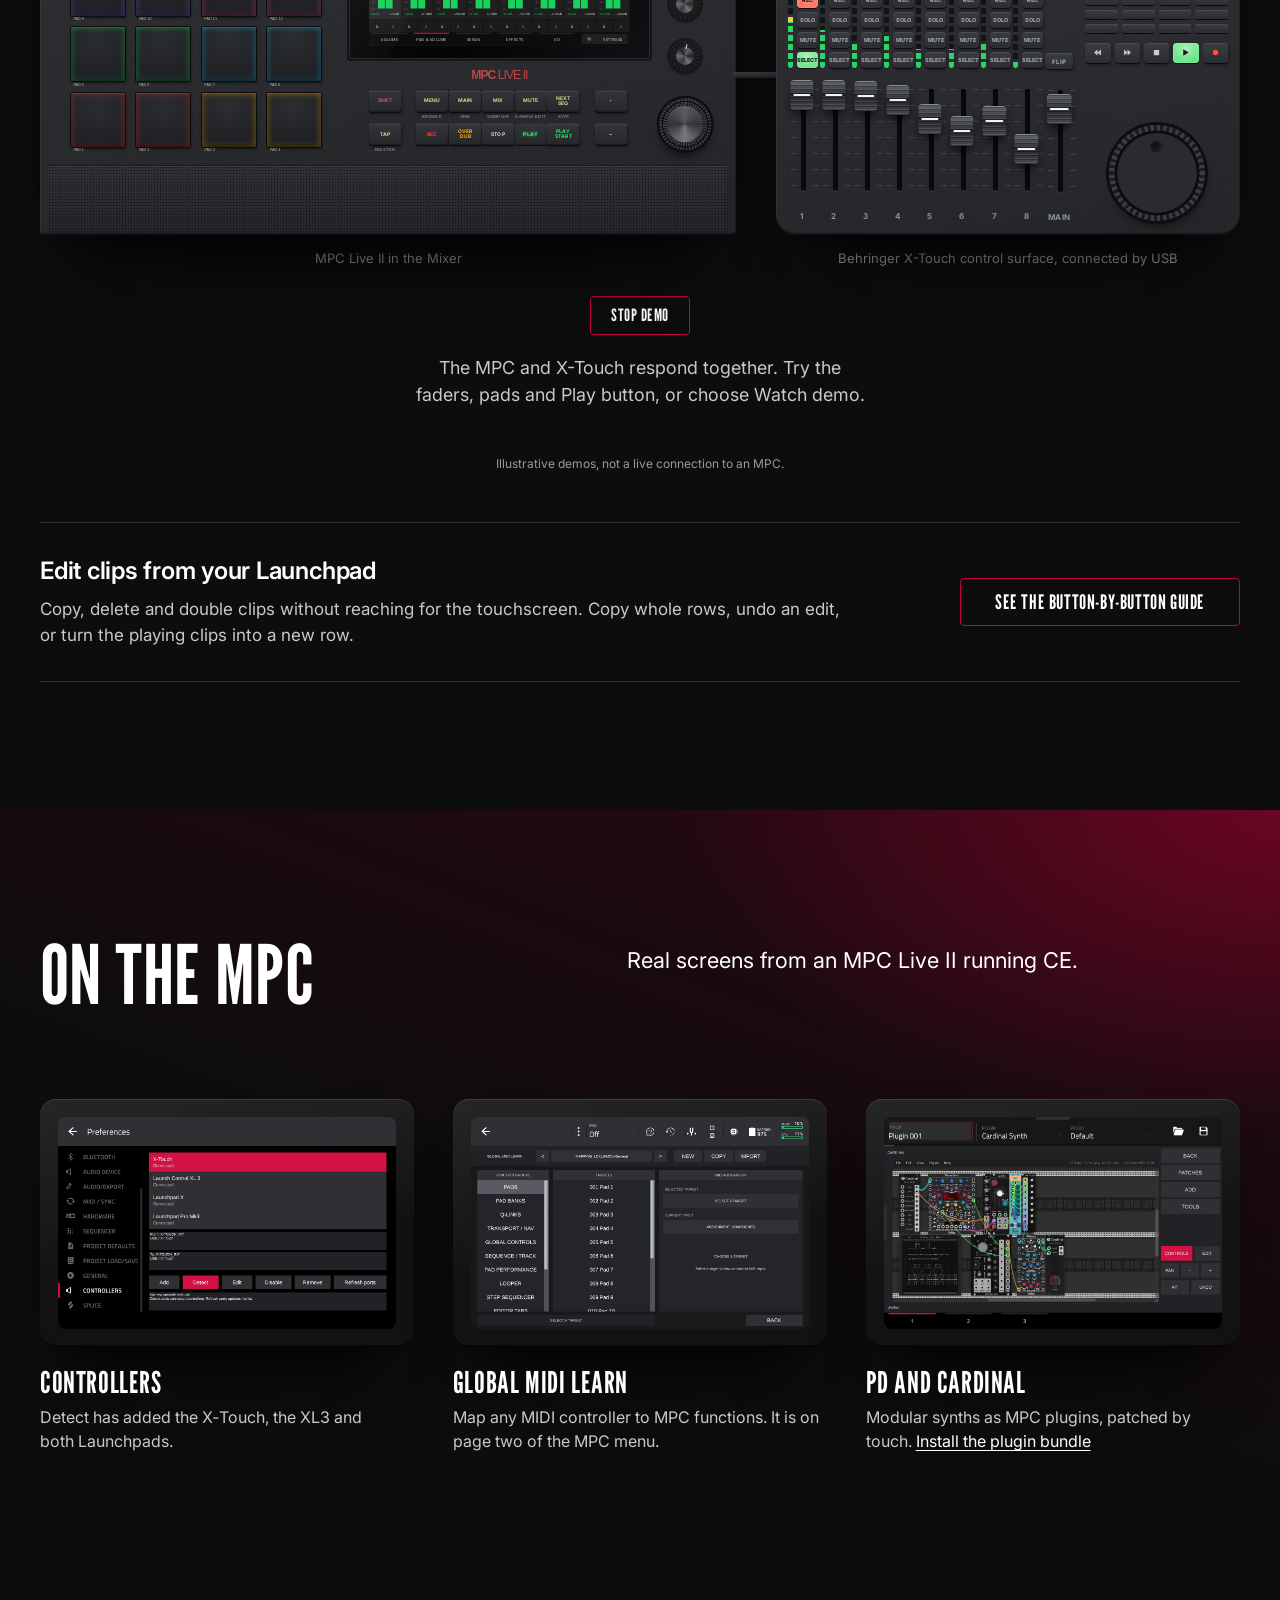
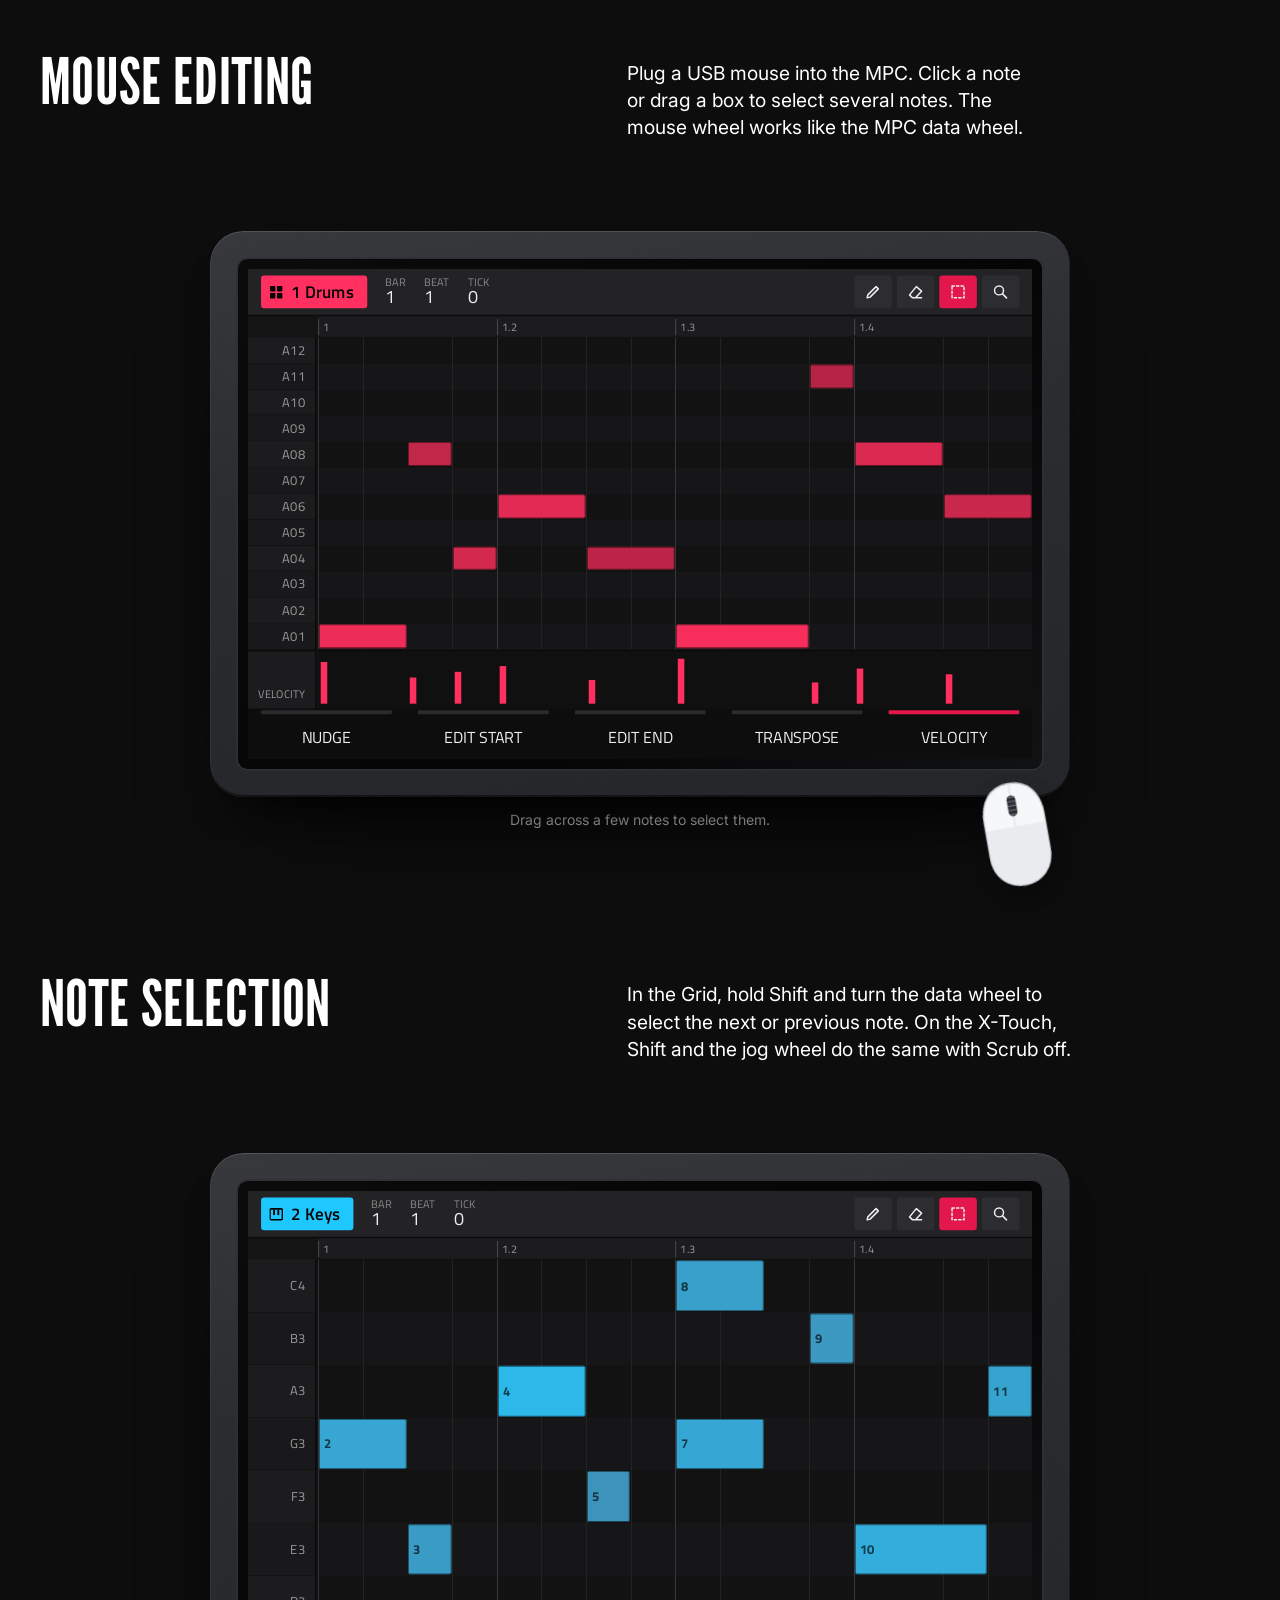
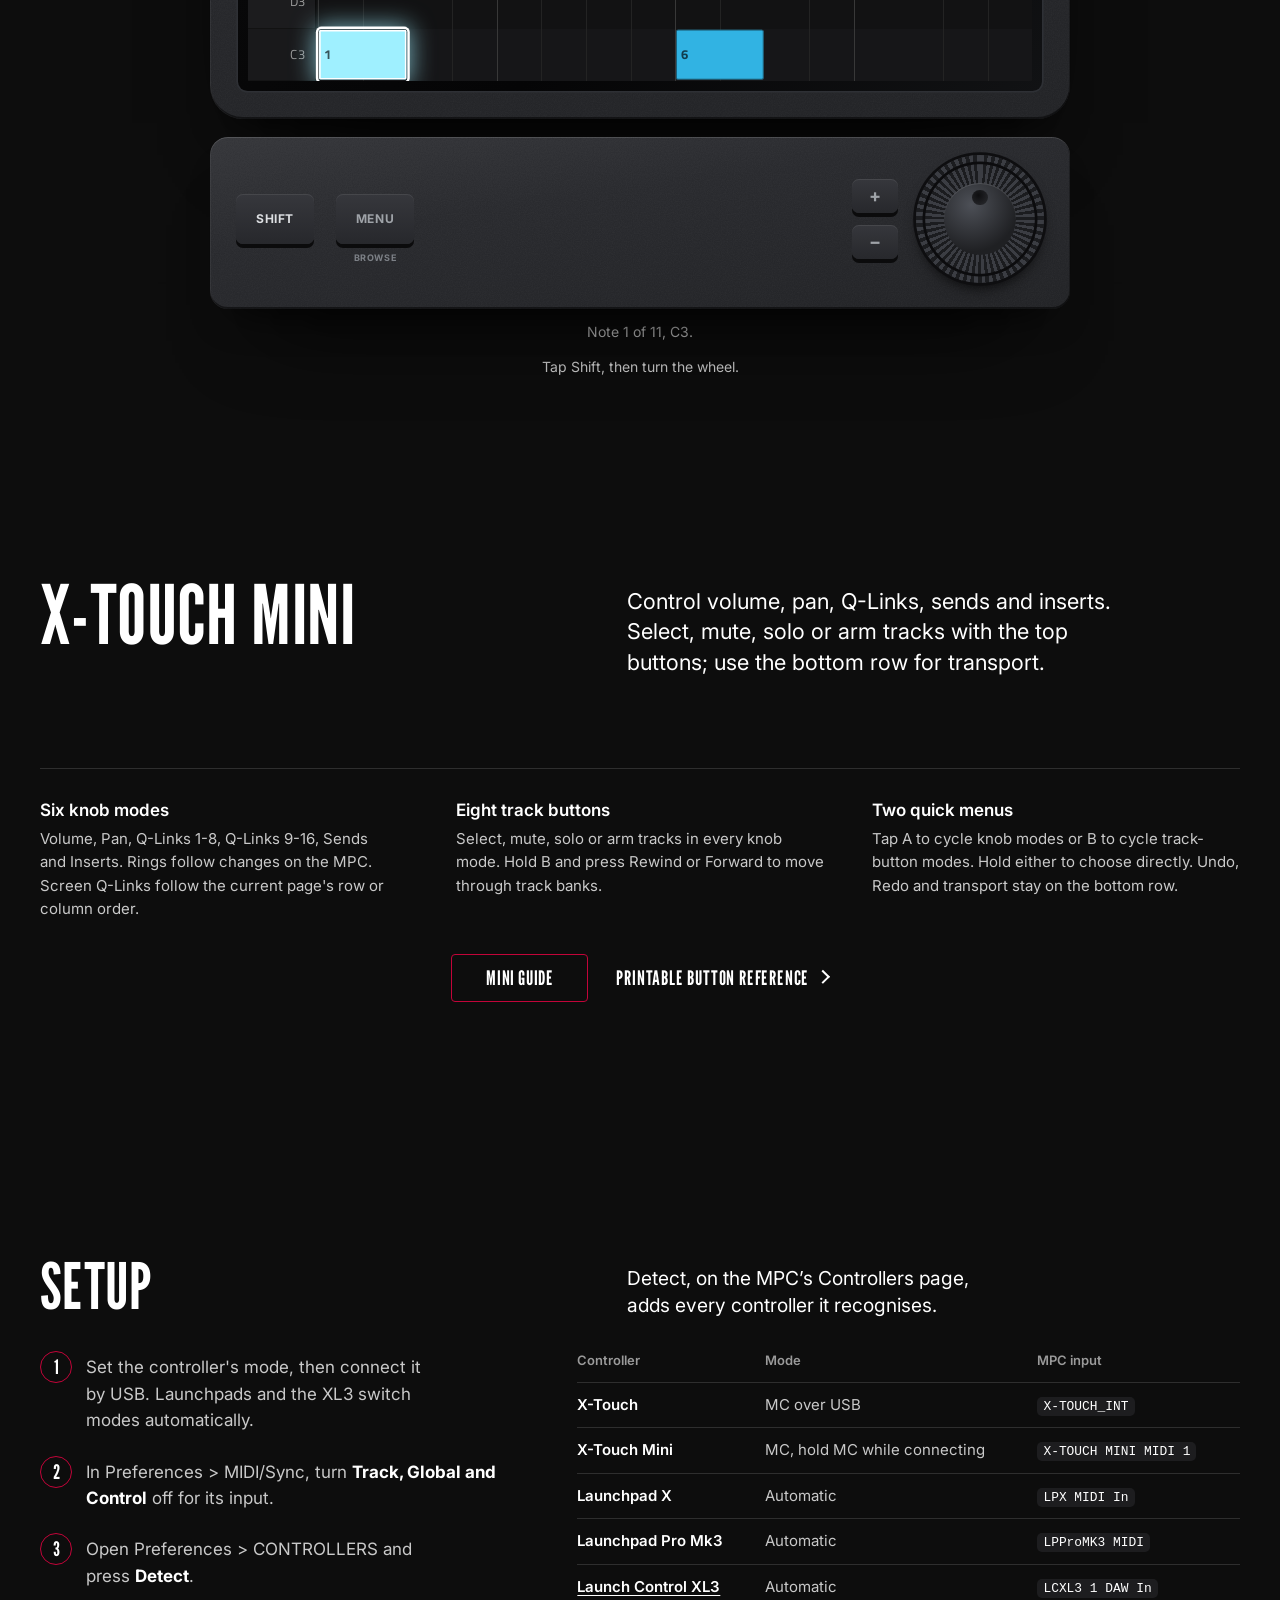
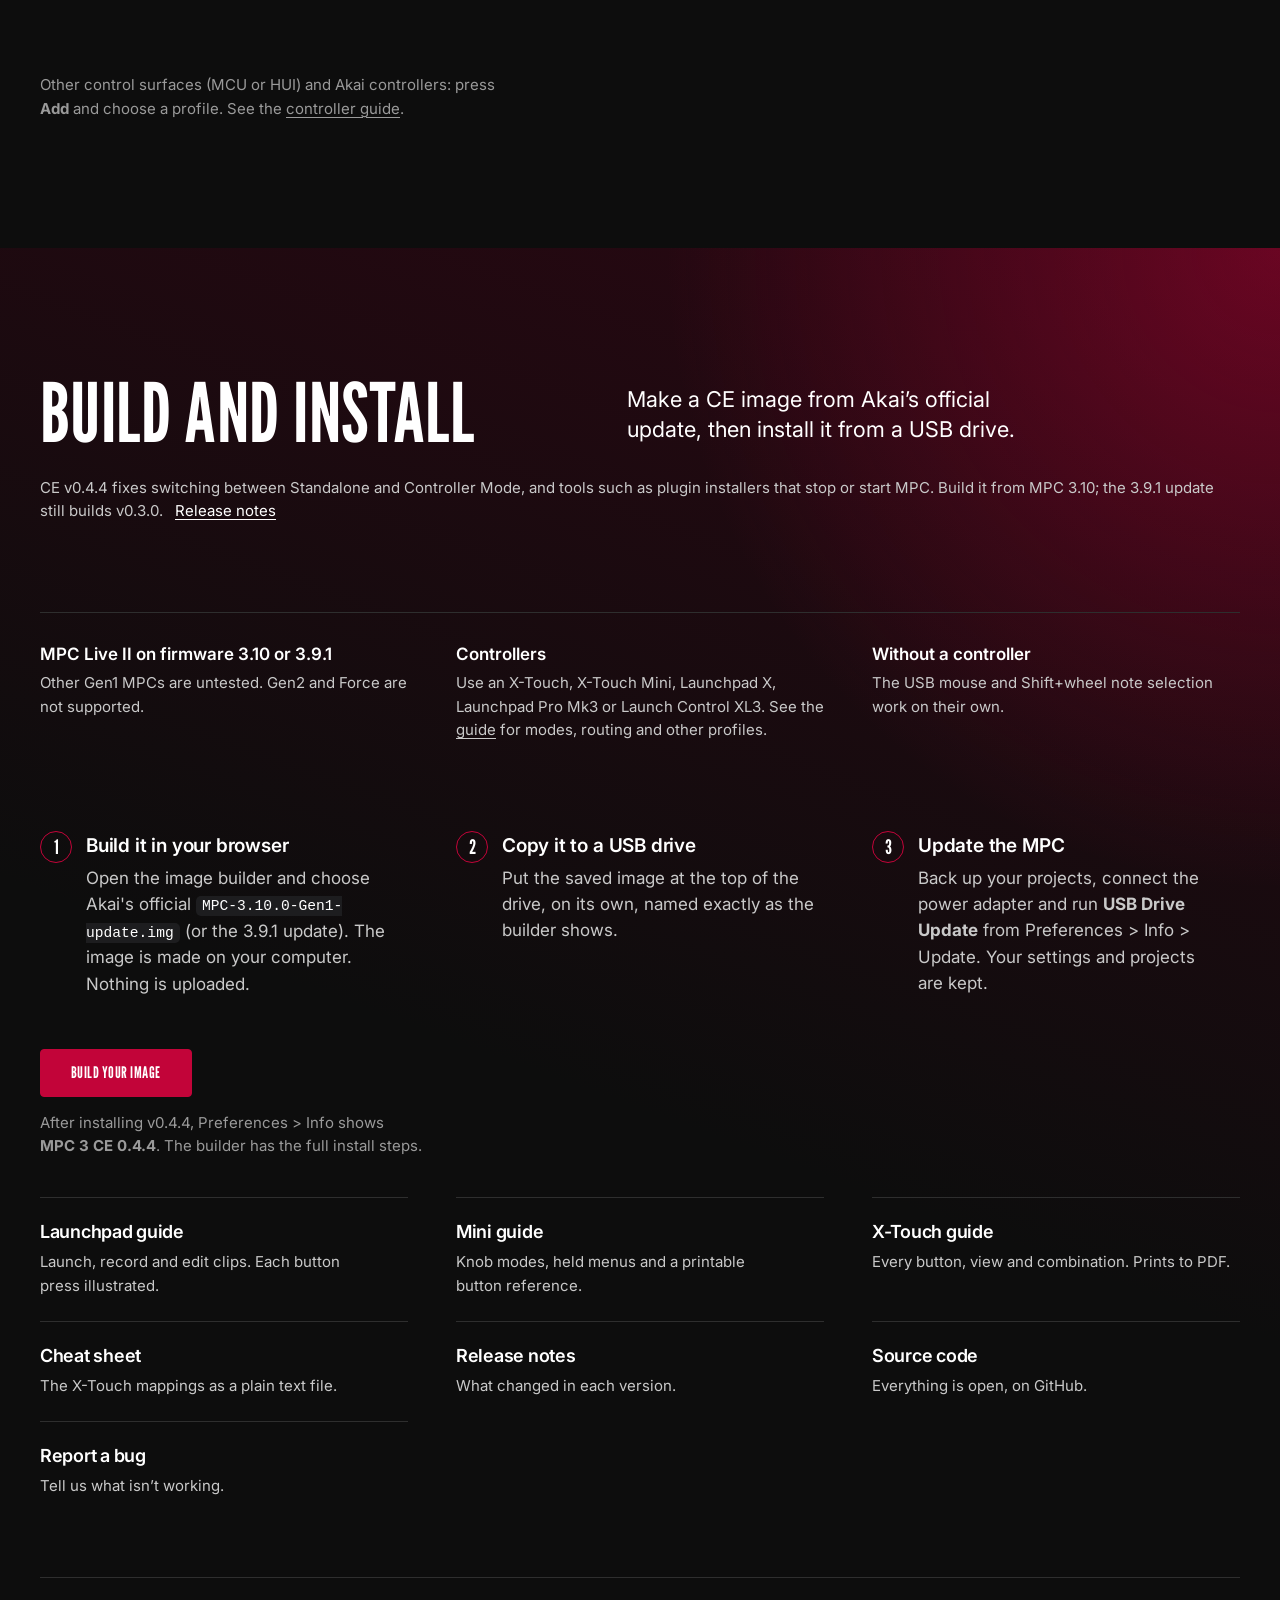
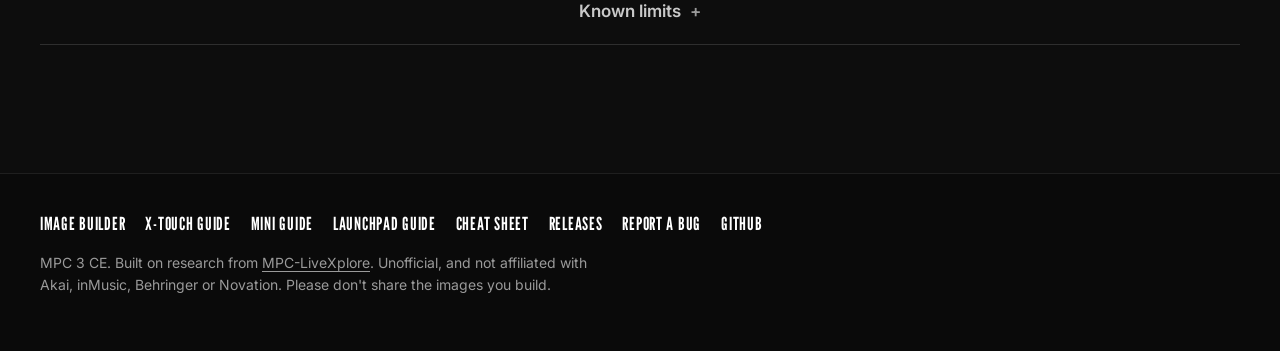
==== commit 64bd69ec: "Fix Standalone and Controller Mode switching in CE v0.4.4" ====
--- a/builder/web/index.html
+++ b/builder/web/index.html
@@ -1011,7 +1011,7 @@
     <img class="hero-photo" src="img/hero-studio.webp" srcset="img/hero-studio-1200.webp 1200w, img/hero-studio.webp 2000w" sizes="100vw" width="2000" height="1342" fetchpriority="high" decoding="async" alt="Illustration: a home studio at dusk with an MPC Live II, two Launchpads, a Launch Control XL 3 and an X-Touch on the desk.">
     <div class="wrap">
       <div class="hero-intro">
-        <p class="product">For MPC Live II <span>v0.4.3</span></p>
+        <p class="product">For MPC Live II <span>v0.4.4</span></p>
         <h1>MPC 3 CE</h1>
         <p class="lead">Free, unofficial firmware for your MPC Live II.</p>
         <p class="hero-detail">Mix with faders. Launch and edit clips. Program drum patterns. Play Pd and Cardinal synths and effects.</p>
@@ -1220,7 +1220,7 @@
   <section class="chapter" id="get">
     <div class="wrap">
       <header class="ch-head"><h2>Build and install</h2><p class="lead">Make a CE image from Akai&rsquo;s official update, then install it from a USB drive.</p></header>
-      <p class="release-note" id="new">CE v0.4.3 adds background sampling, Live II Shift + Erase start/stop, and drum-pad mute for outgoing MIDI. Build it from MPC 3.10; the 3.9.1 update still builds v0.3.0. <a href="RELEASE-NOTES.md">Release notes</a></p>
+      <p class="release-note" id="new">CE v0.4.4 fixes switching between Standalone and Controller Mode, and tools such as plugin installers that stop or start MPC. Build it from MPC 3.10; the 3.9.1 update still builds v0.3.0. <a href="RELEASE-NOTES.md">Release notes</a></p>
       <dl class="req">
         <div><dt>MPC Live II on firmware 3.10 or 3.9.1</dt><dd>Other Gen1 MPCs are untested. Gen2 and Force are not supported.</dd></div>
         <div><dt>Controllers</dt><dd>Use an X-Touch, X-Touch Mini, Launchpad X, Launchpad Pro Mk3 or Launch Control XL3. See the <a href="https://github.com/zsoltf/mpc-3-ce/blob/main/docs/controller-programs.md">guide</a> for modes, routing and other profiles.</dd></div>
@@ -1233,7 +1233,7 @@
       </ol>
       <div class="get-cta">
         <a class="btn primary" href="builder.html">Build your image</a>
-        <p>After installing v0.4.3, Preferences &gt; Info shows <b>MPC 3 CE 0.4.3</b>. The builder has the full install steps.</p>
+        <p>After installing v0.4.4, Preferences &gt; Info shows <b>MPC 3 CE 0.4.4</b>. The builder has the full install steps.</p>
       </div>
       <ul class="res">
         <li><a href="launchpad-guide.html"><strong>Launchpad guide</strong><span>Launch, record and edit clips. Each button press illustrated.</span></a></li>
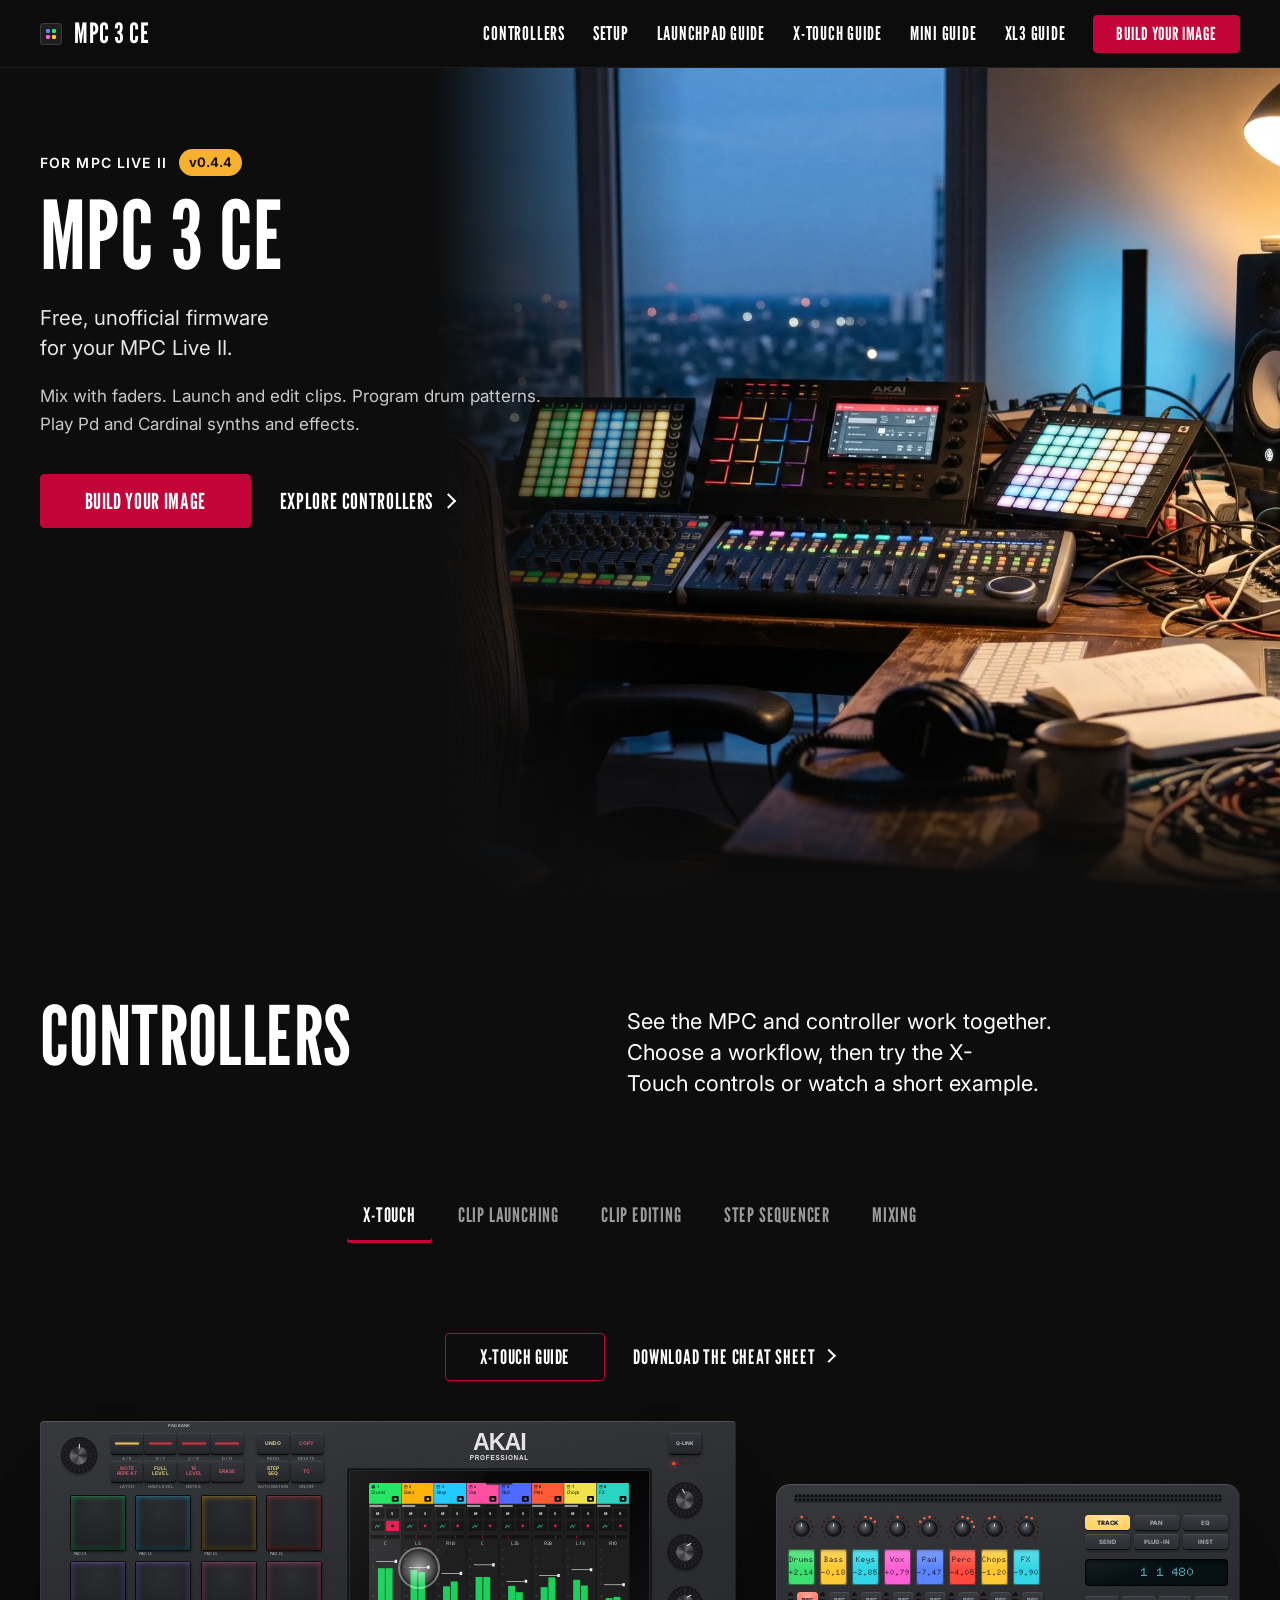
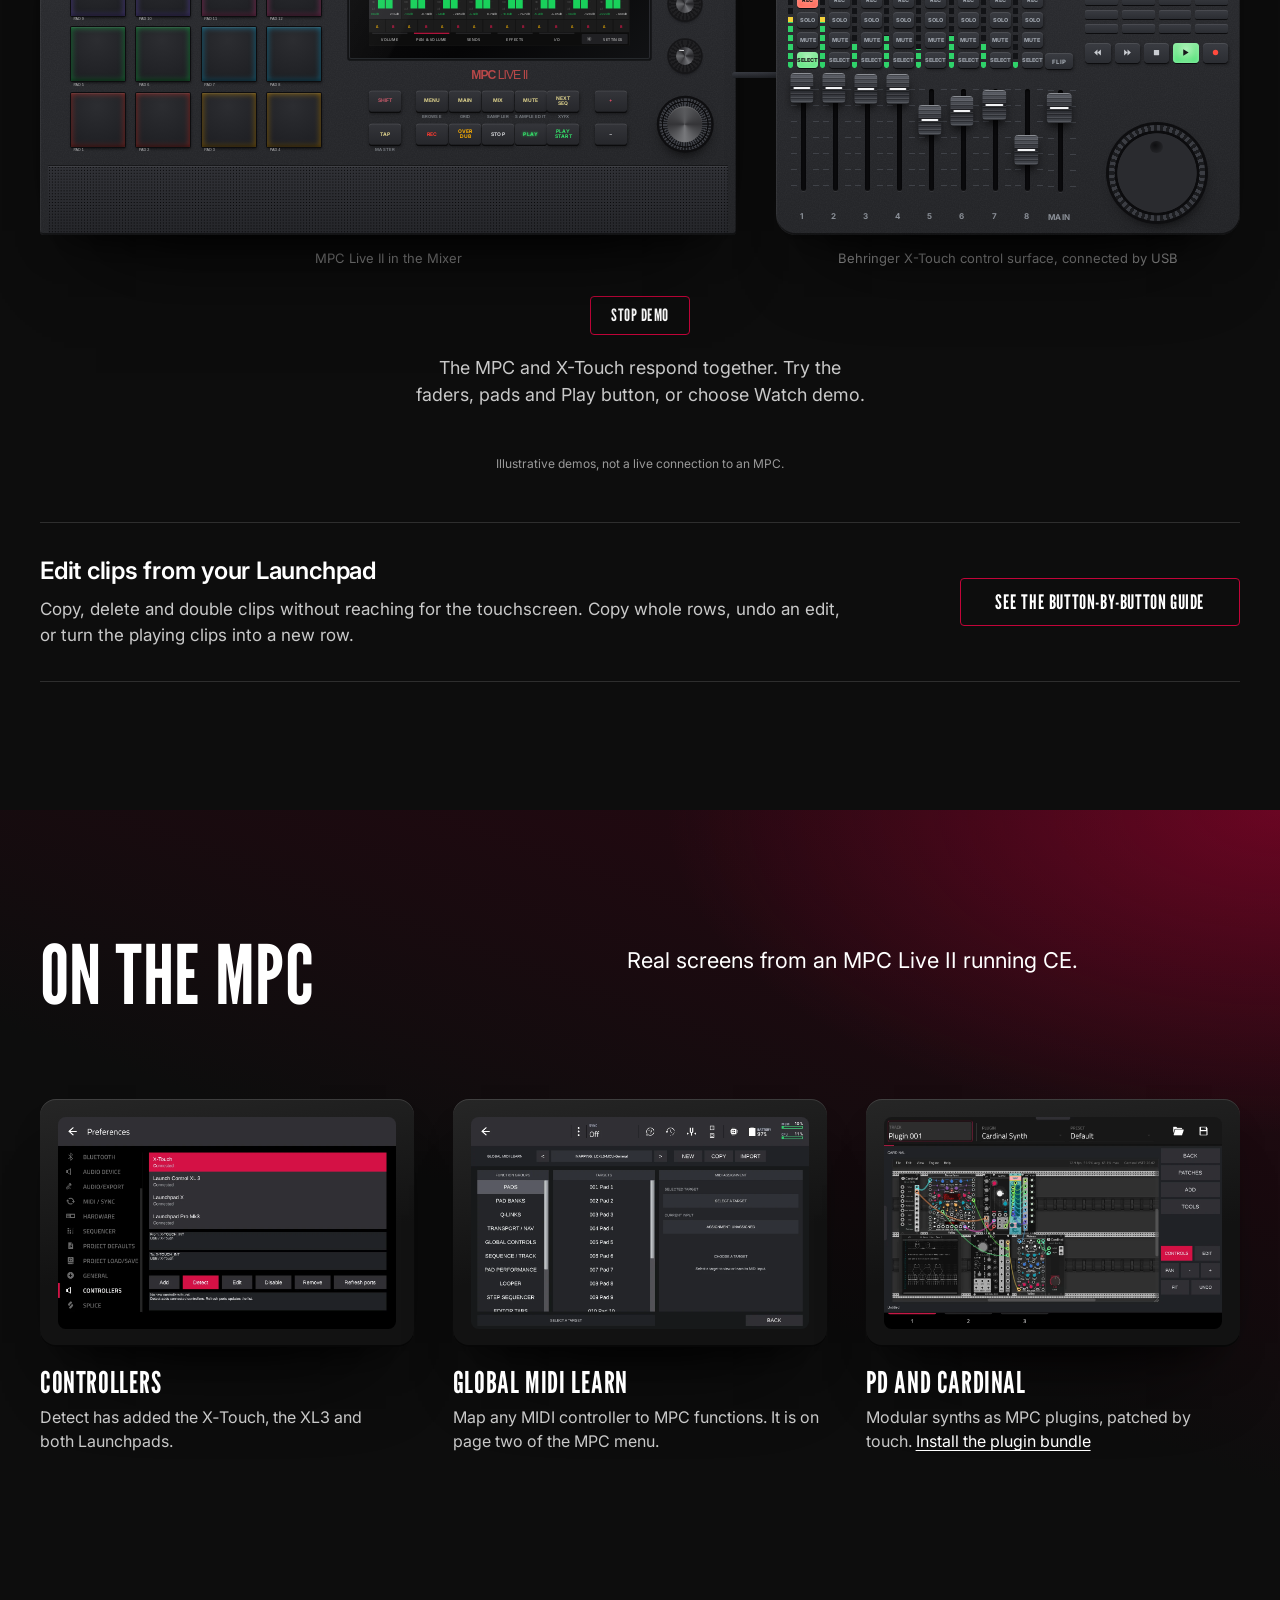
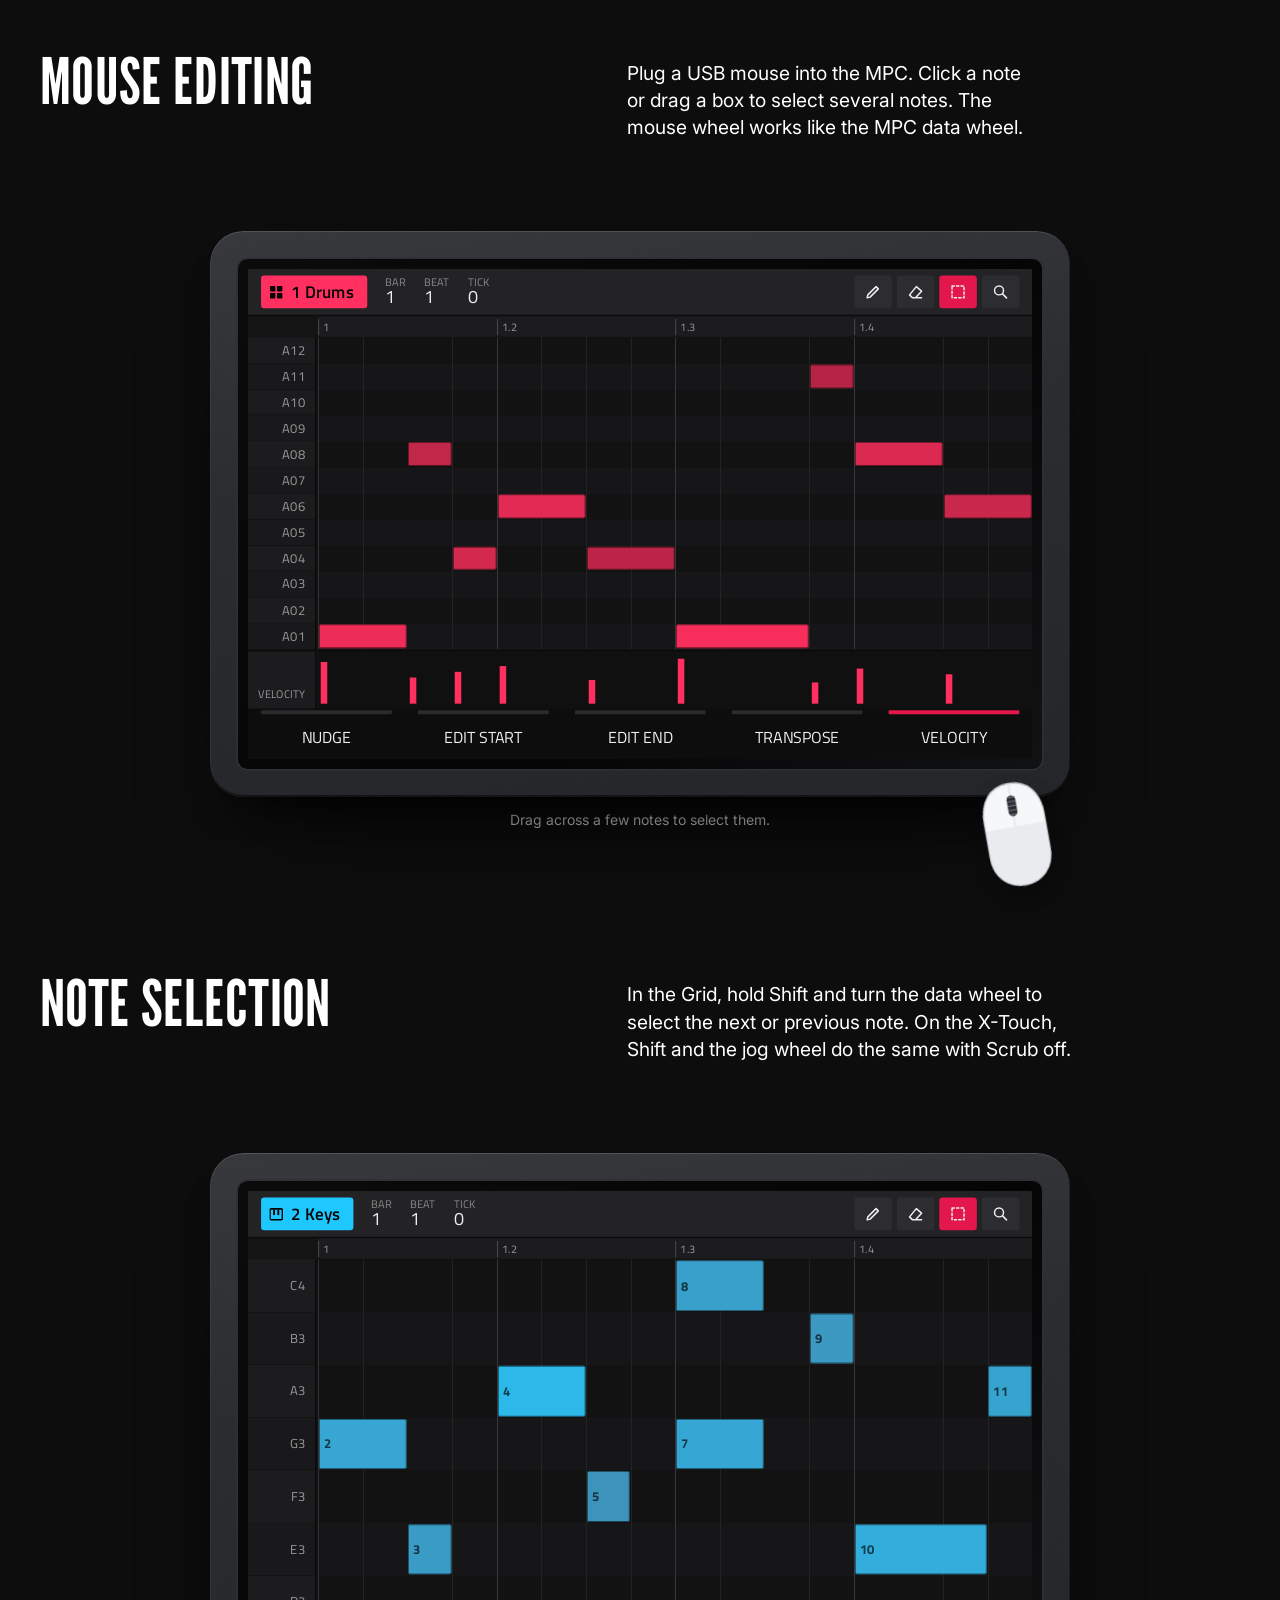
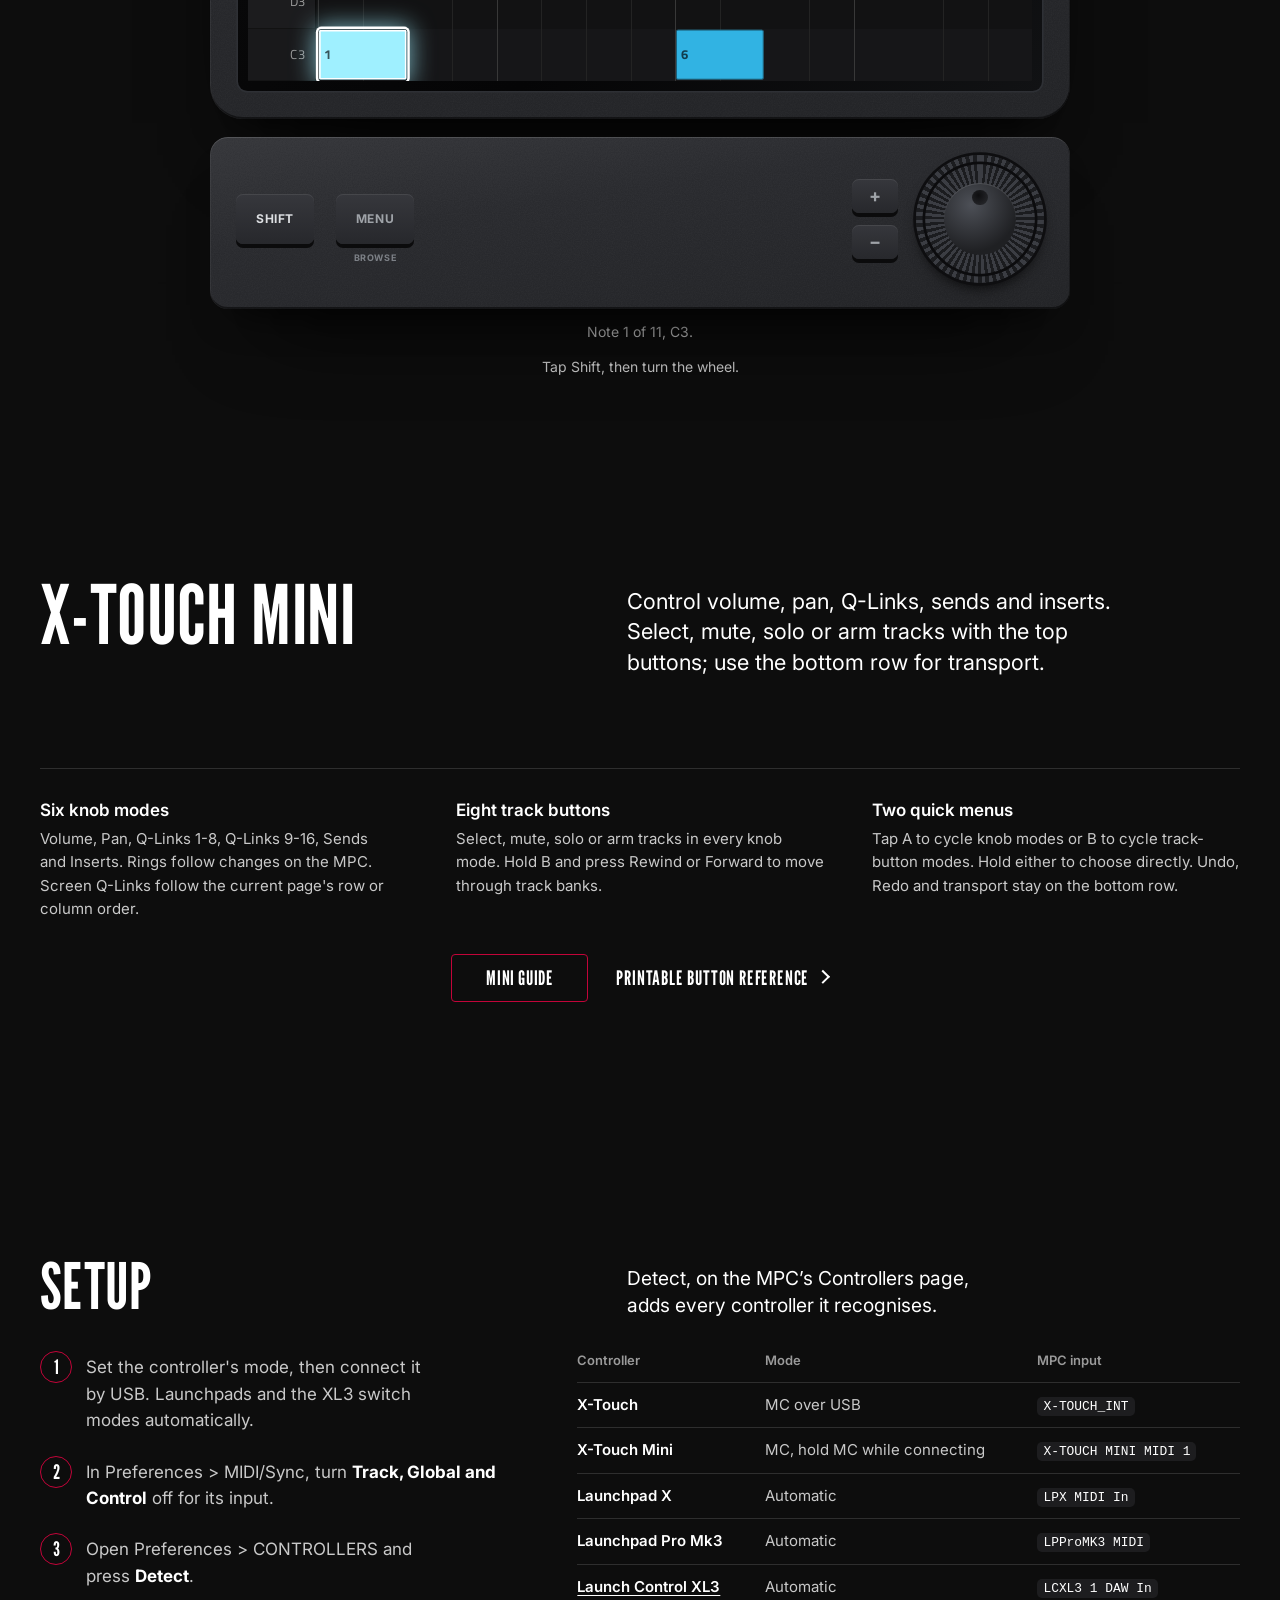
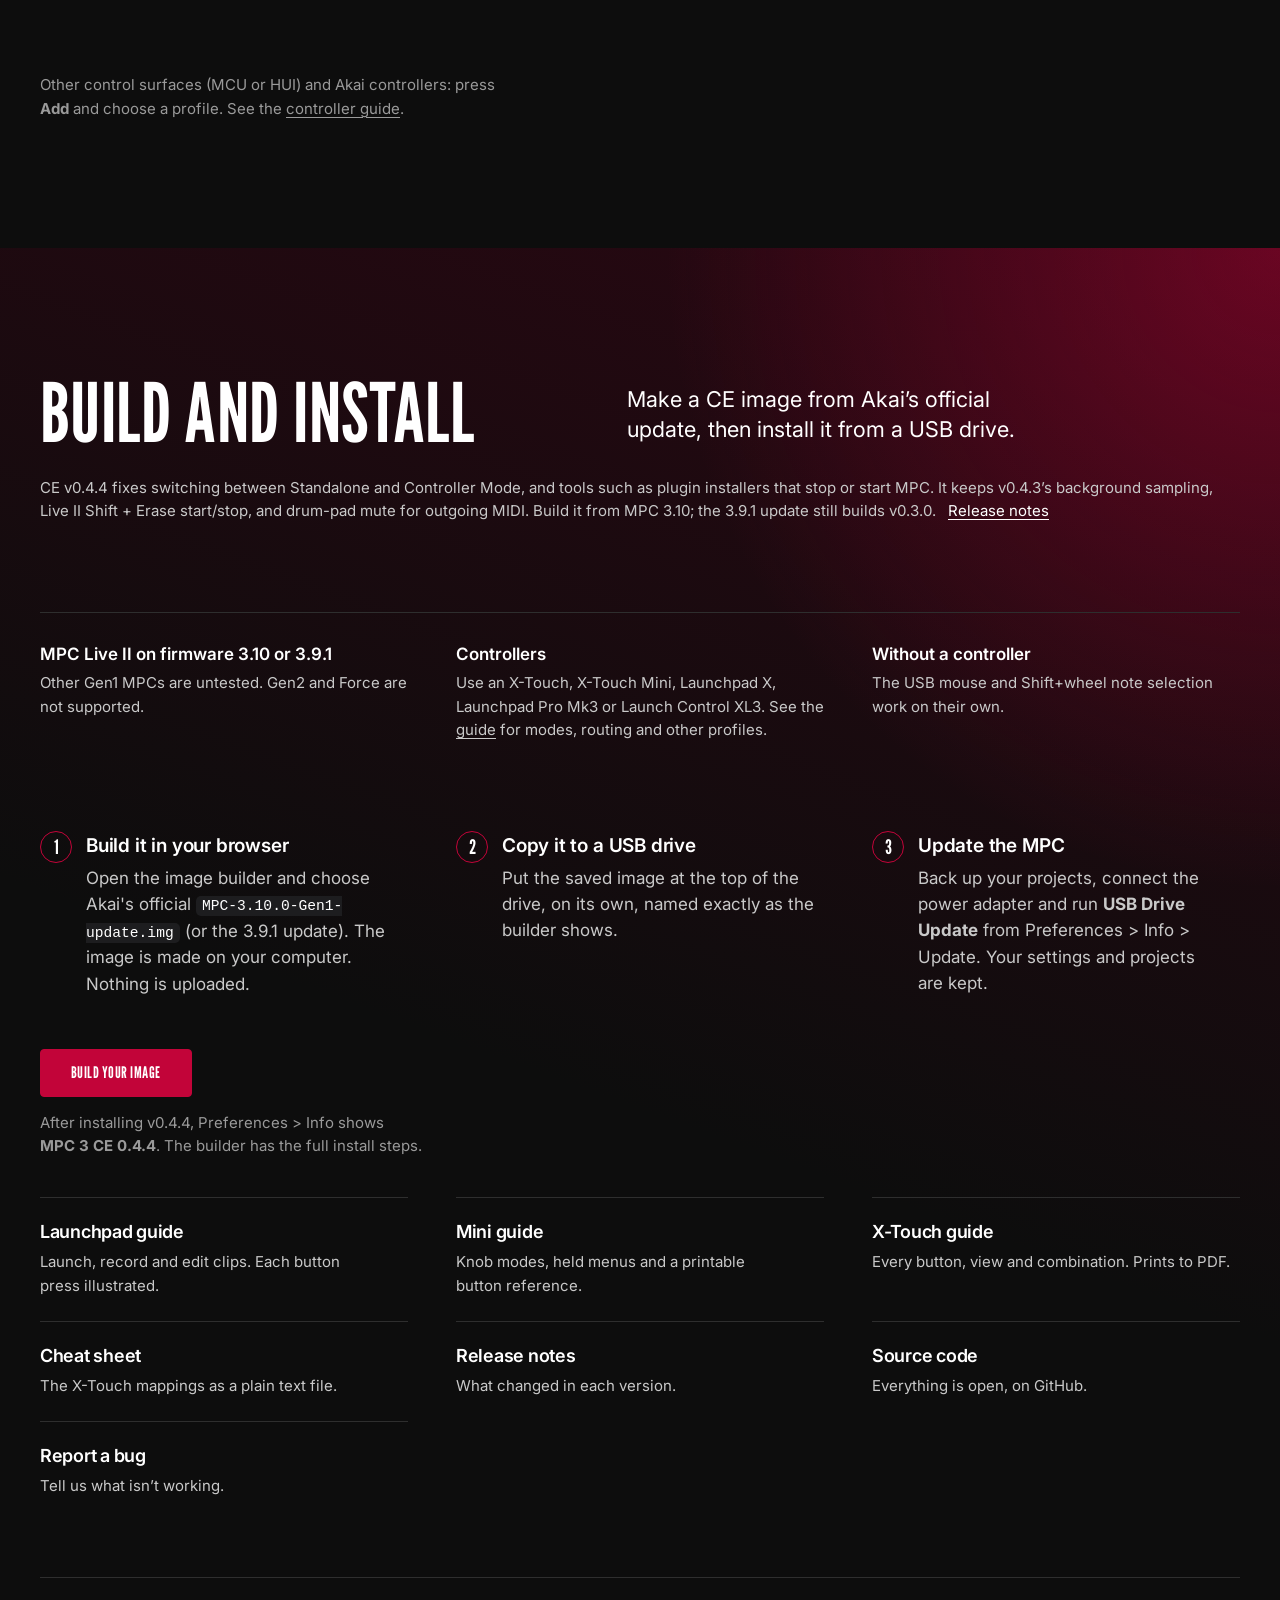
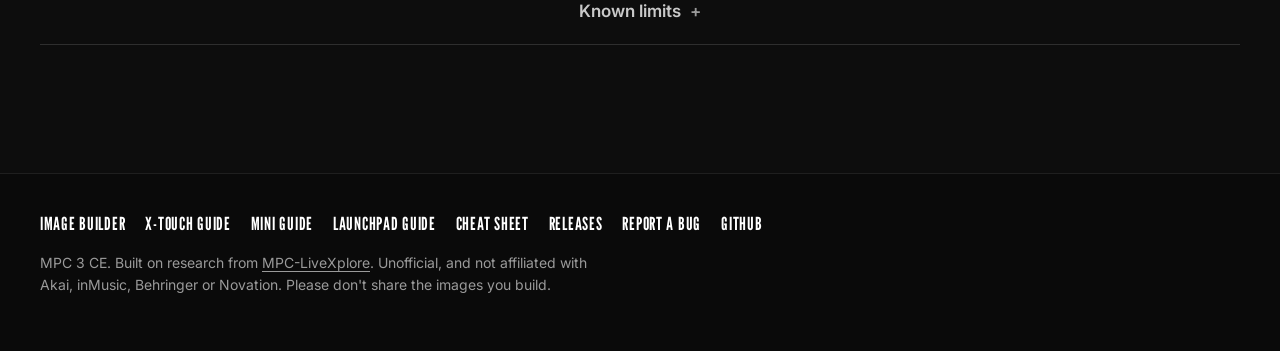
==== commit 1afba443: "Keep the sampler and drum-pad MIDI mute in the README and homepage" ====
--- a/builder/web/index.html
+++ b/builder/web/index.html
@@ -1220,7 +1220,7 @@
   <section class="chapter" id="get">
     <div class="wrap">
       <header class="ch-head"><h2>Build and install</h2><p class="lead">Make a CE image from Akai&rsquo;s official update, then install it from a USB drive.</p></header>
-      <p class="release-note" id="new">CE v0.4.4 fixes switching between Standalone and Controller Mode, and tools such as plugin installers that stop or start MPC. Build it from MPC 3.10; the 3.9.1 update still builds v0.3.0. <a href="RELEASE-NOTES.md">Release notes</a></p>
+      <p class="release-note" id="new">CE v0.4.4 fixes switching between Standalone and Controller Mode, and tools such as plugin installers that stop or start MPC. It keeps v0.4.3&rsquo;s background sampling, Live II Shift + Erase start/stop, and drum-pad mute for outgoing MIDI. Build it from MPC 3.10; the 3.9.1 update still builds v0.3.0. <a href="RELEASE-NOTES.md">Release notes</a></p>
       <dl class="req">
         <div><dt>MPC Live II on firmware 3.10 or 3.9.1</dt><dd>Other Gen1 MPCs are untested. Gen2 and Force are not supported.</dd></div>
         <div><dt>Controllers</dt><dd>Use an X-Touch, X-Touch Mini, Launchpad X, Launchpad Pro Mk3 or Launch Control XL3. See the <a href="https://github.com/zsoltf/mpc-3-ce/blob/main/docs/controller-programs.md">guide</a> for modes, routing and other profiles.</dd></div>
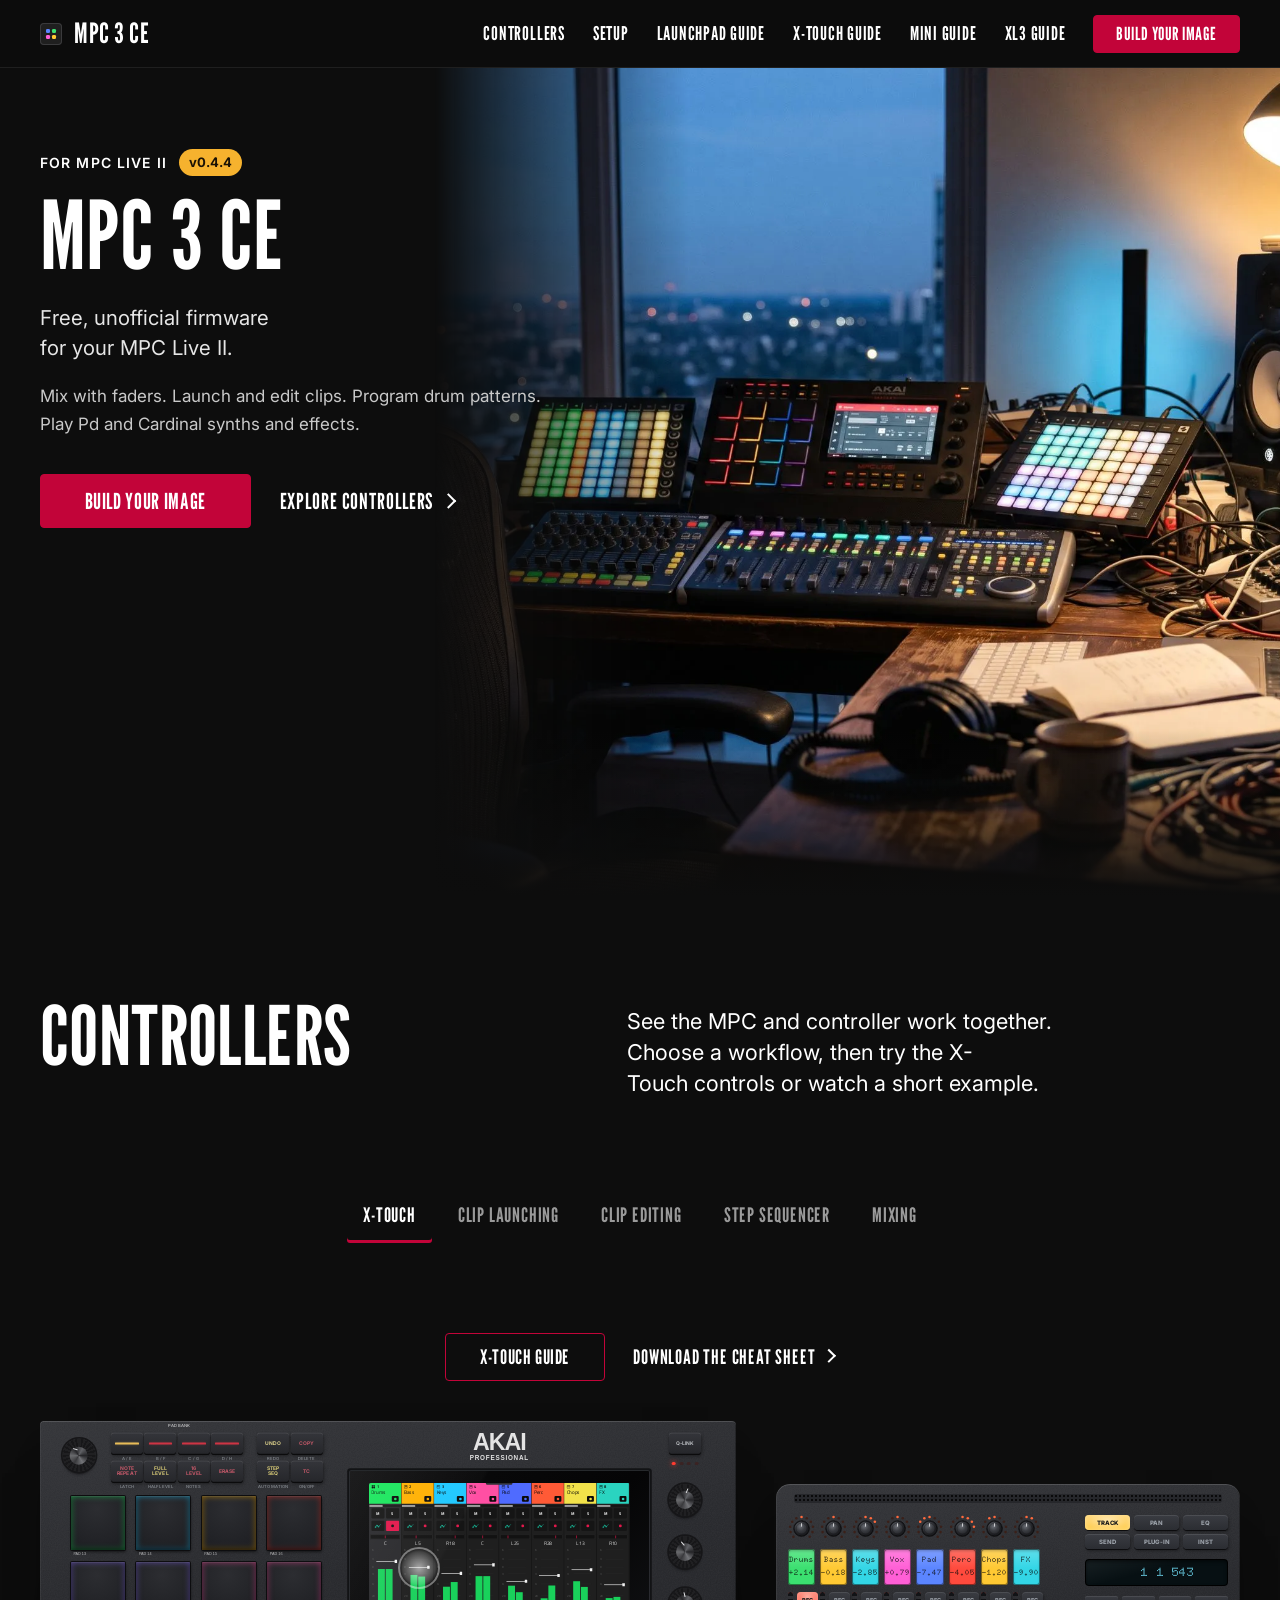
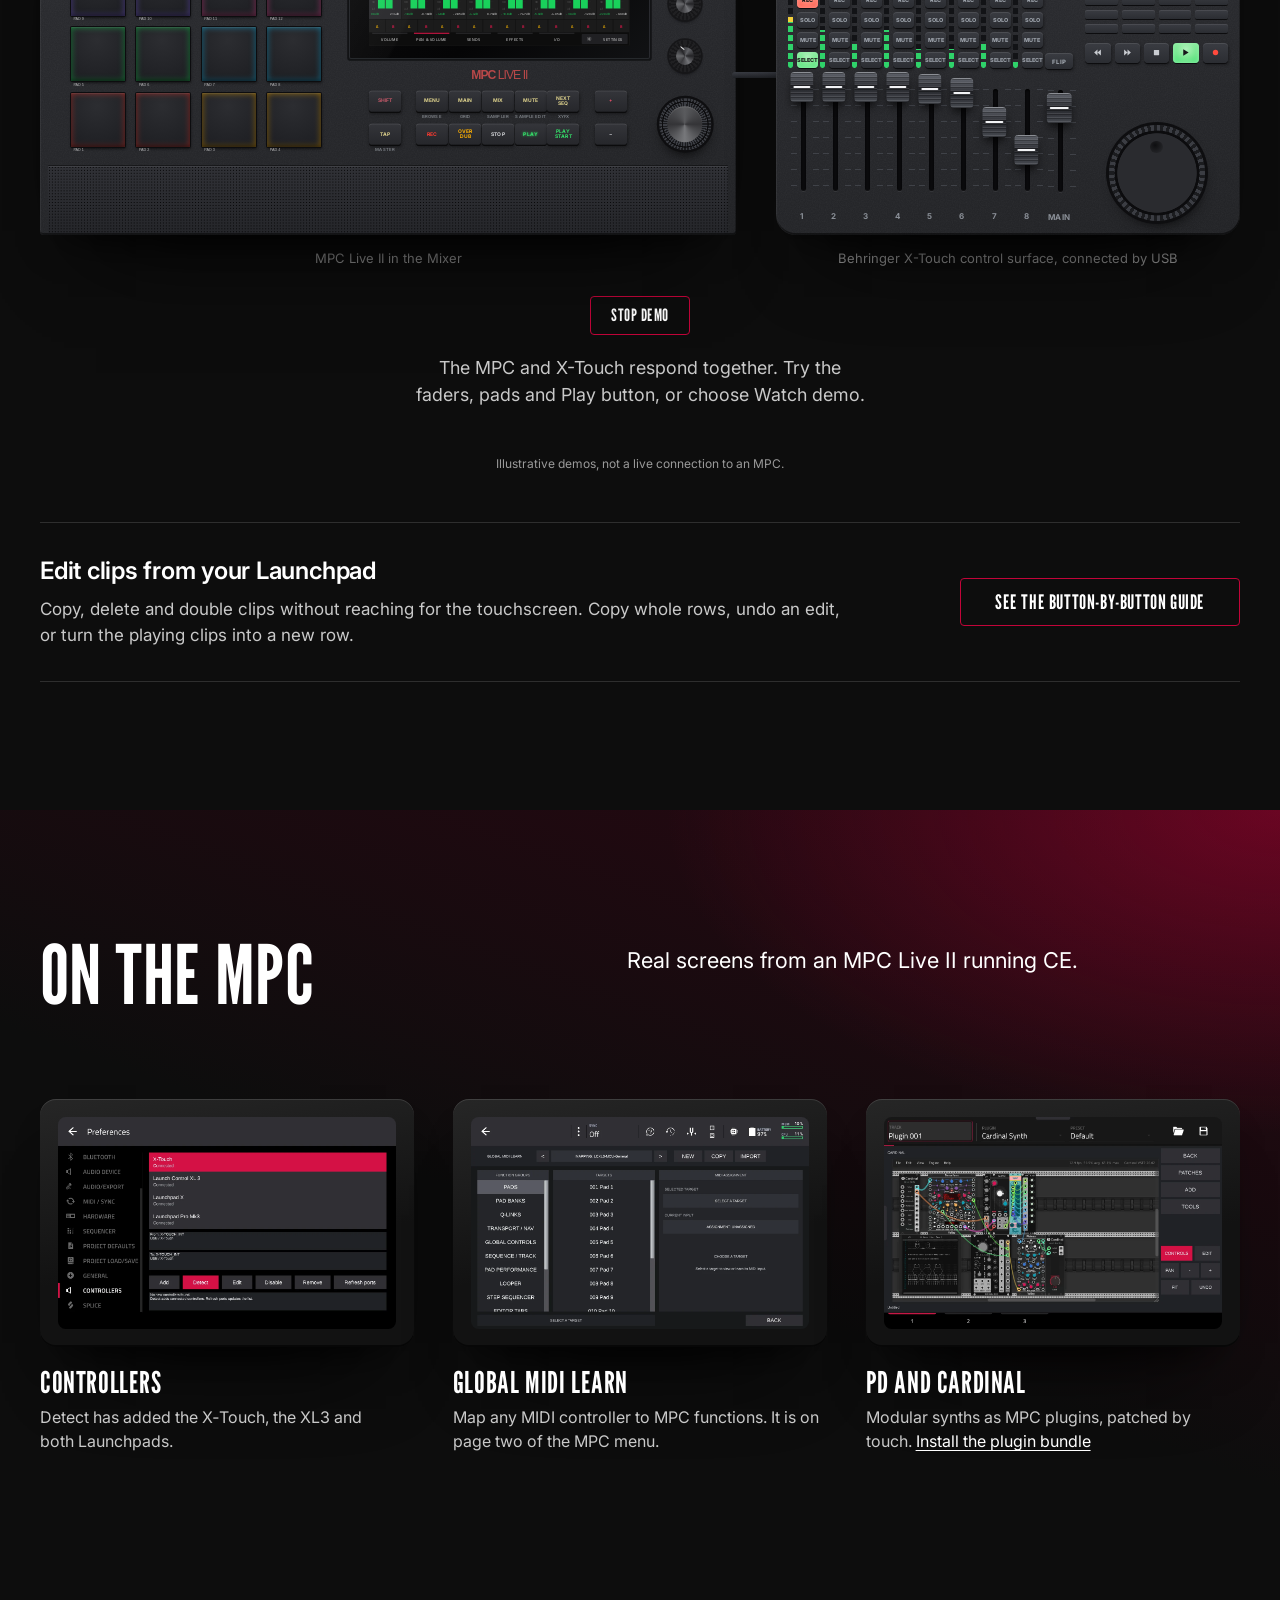
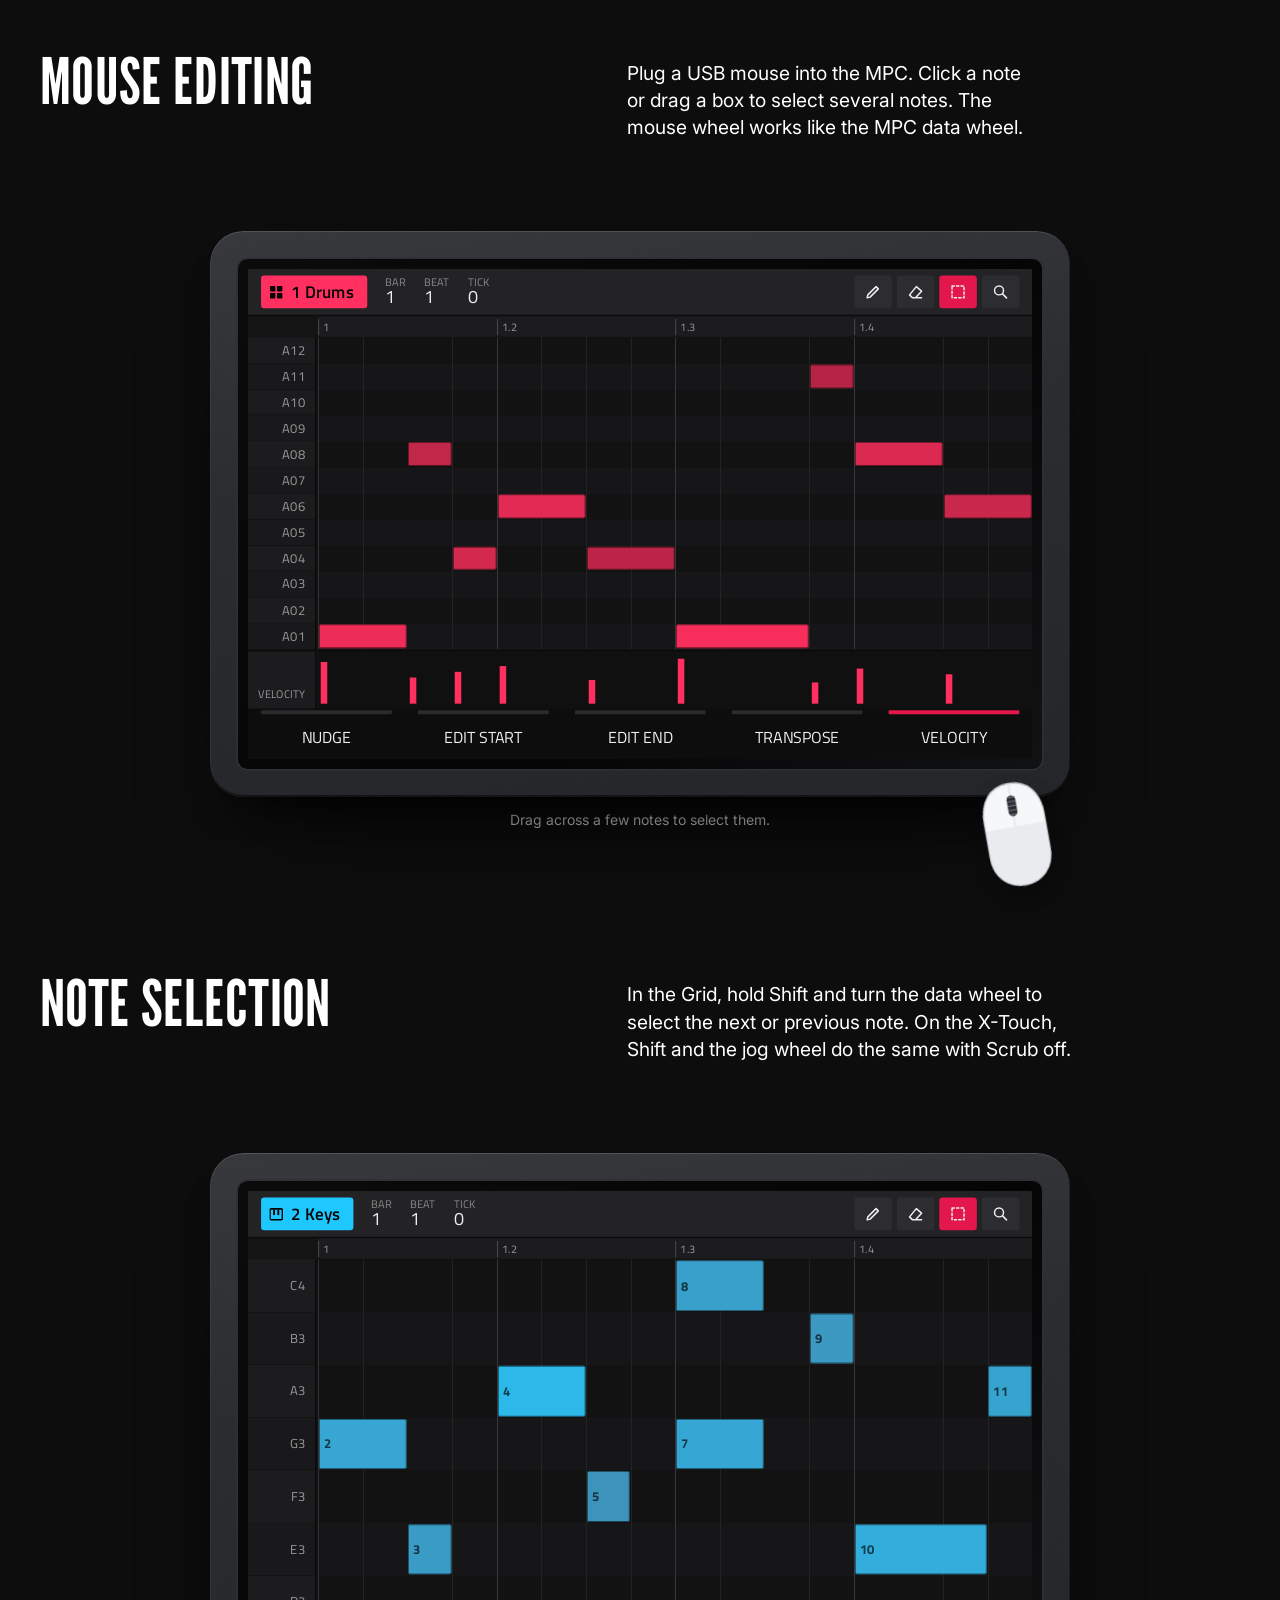
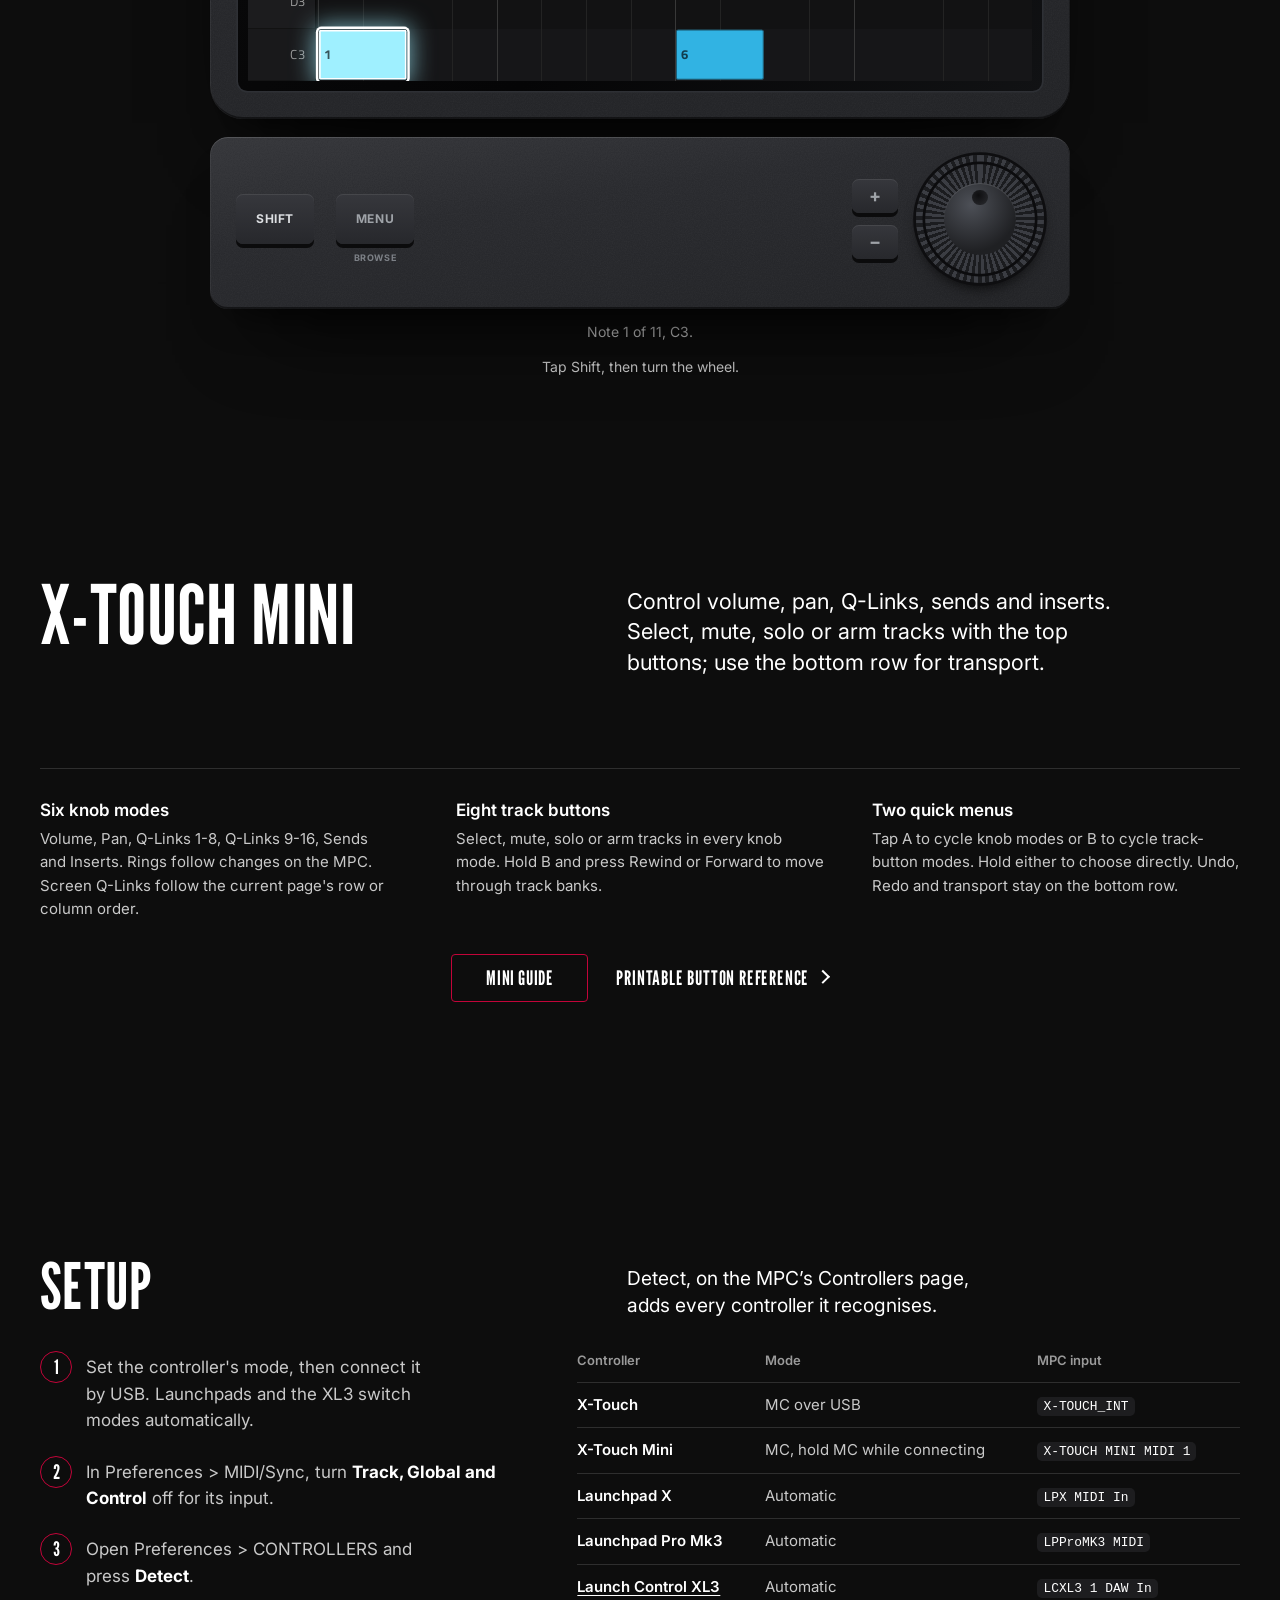
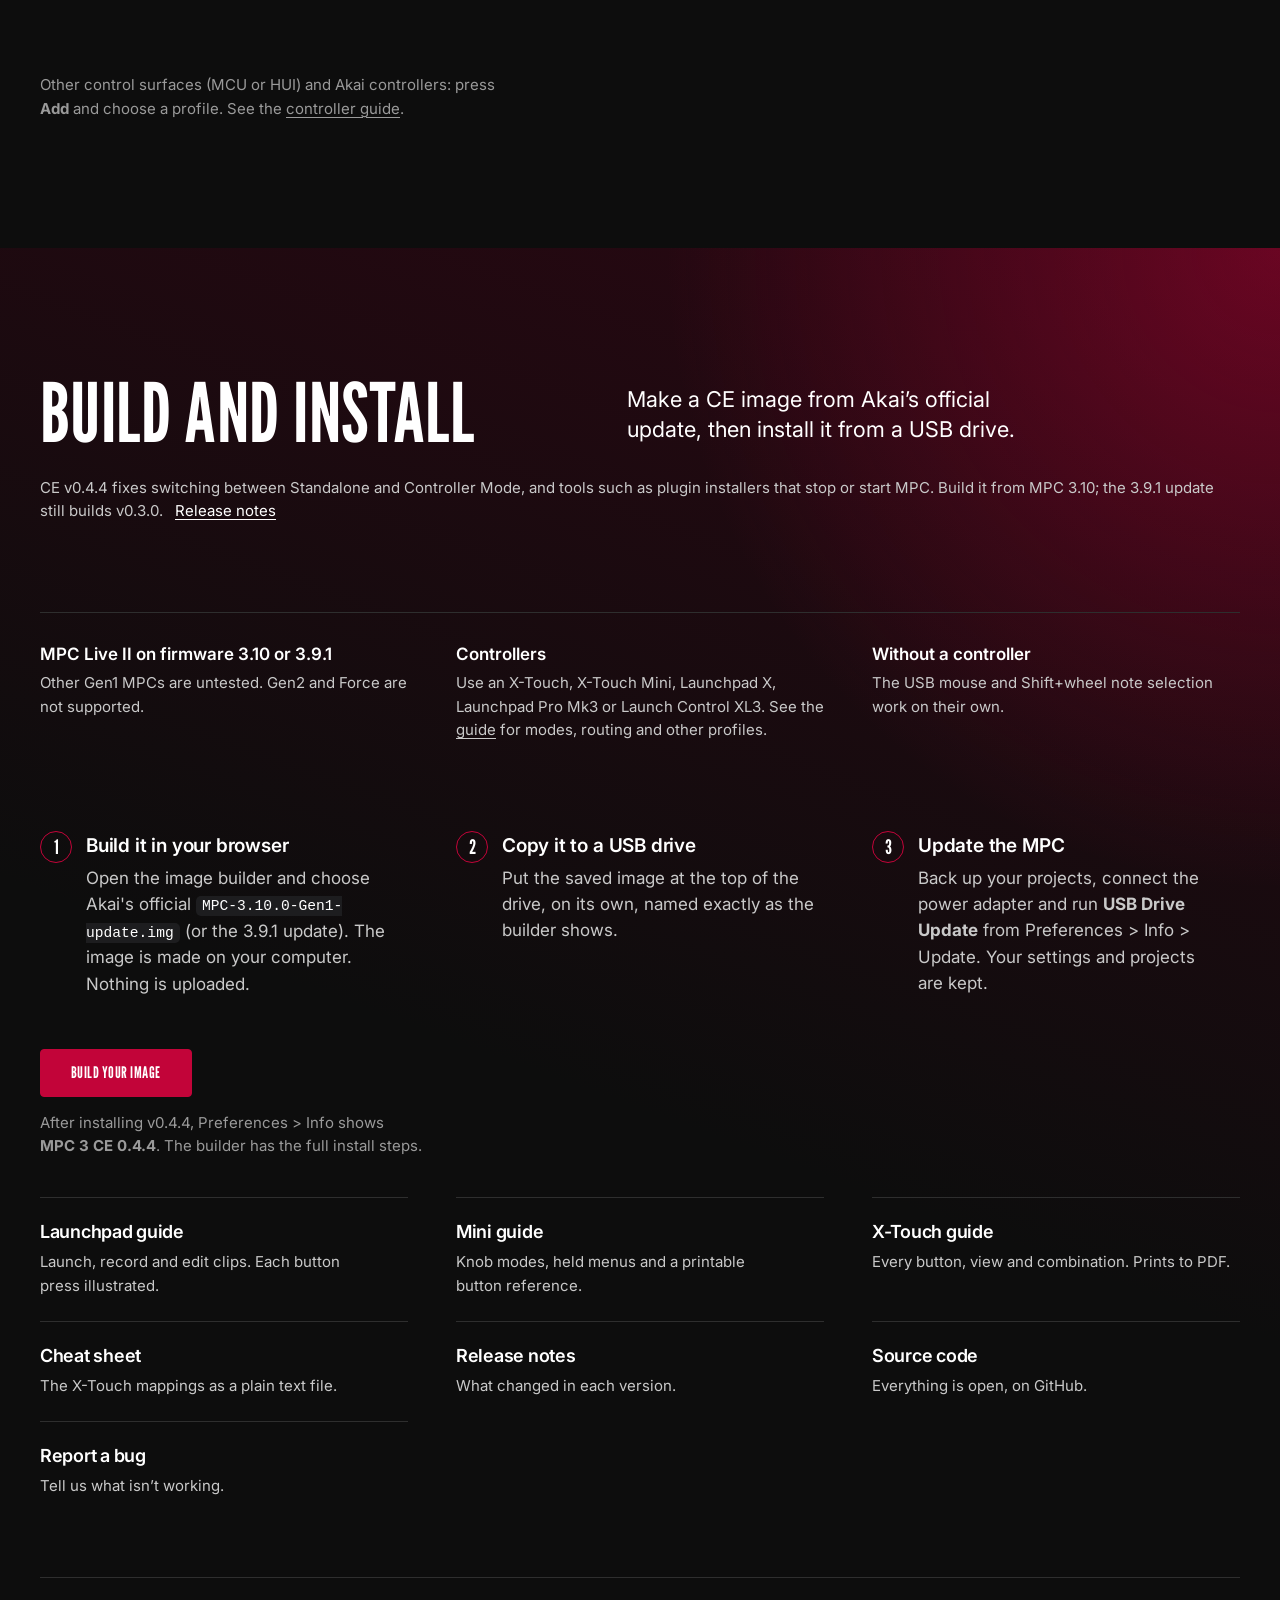
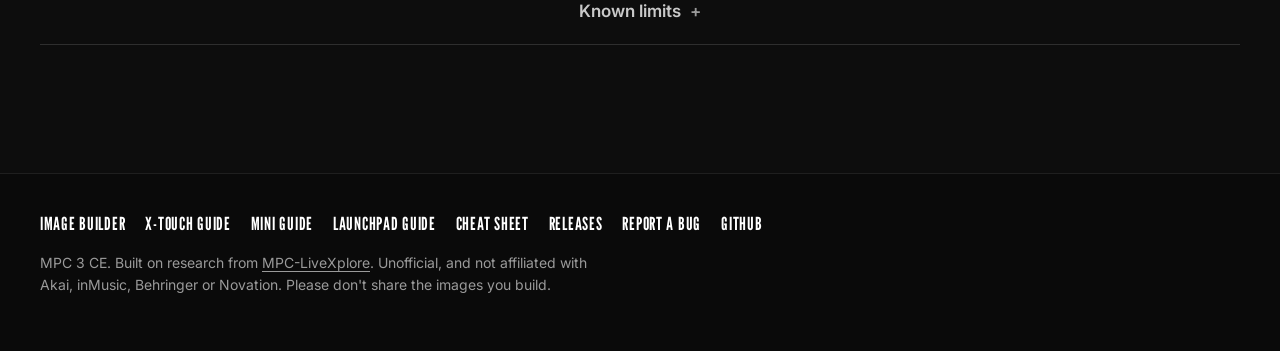
==== commit c6bdd451: "Keep the homepage release note to the v0.4.4 fix" ====
--- a/builder/web/index.html
+++ b/builder/web/index.html
@@ -1220,7 +1220,7 @@
   <section class="chapter" id="get">
     <div class="wrap">
       <header class="ch-head"><h2>Build and install</h2><p class="lead">Make a CE image from Akai&rsquo;s official update, then install it from a USB drive.</p></header>
-      <p class="release-note" id="new">CE v0.4.4 fixes switching between Standalone and Controller Mode, and tools such as plugin installers that stop or start MPC. It keeps v0.4.3&rsquo;s background sampling, Live II Shift + Erase start/stop, and drum-pad mute for outgoing MIDI. Build it from MPC 3.10; the 3.9.1 update still builds v0.3.0. <a href="RELEASE-NOTES.md">Release notes</a></p>
+      <p class="release-note" id="new">CE v0.4.4 fixes switching between Standalone and Controller Mode, and tools such as plugin installers that stop or start MPC. Build it from MPC 3.10; the 3.9.1 update still builds v0.3.0. <a href="RELEASE-NOTES.md">Release notes</a></p>
       <dl class="req">
         <div><dt>MPC Live II on firmware 3.10 or 3.9.1</dt><dd>Other Gen1 MPCs are untested. Gen2 and Force are not supported.</dd></div>
         <div><dt>Controllers</dt><dd>Use an X-Touch, X-Touch Mini, Launchpad X, Launchpad Pro Mk3 or Launch Control XL3. See the <a href="https://github.com/zsoltf/mpc-3-ce/blob/main/docs/controller-programs.md">guide</a> for modes, routing and other profiles.</dd></div>
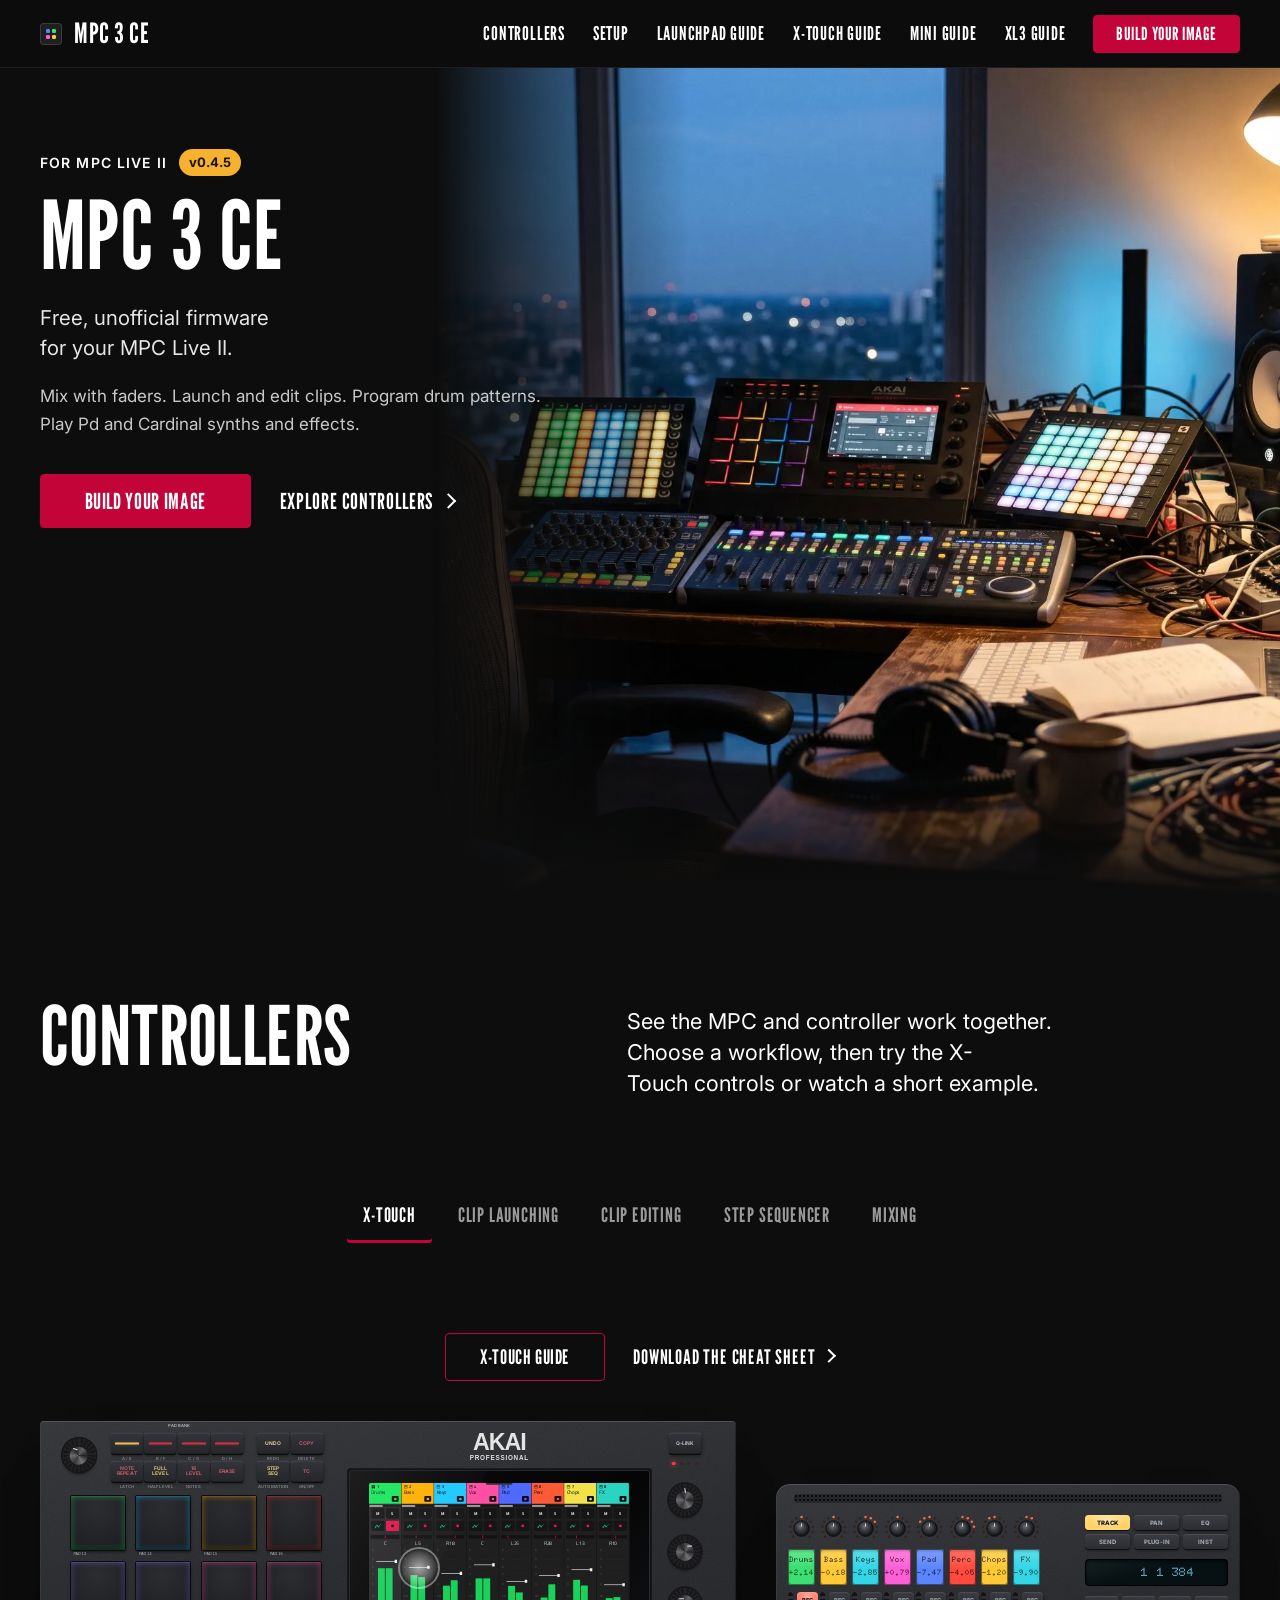
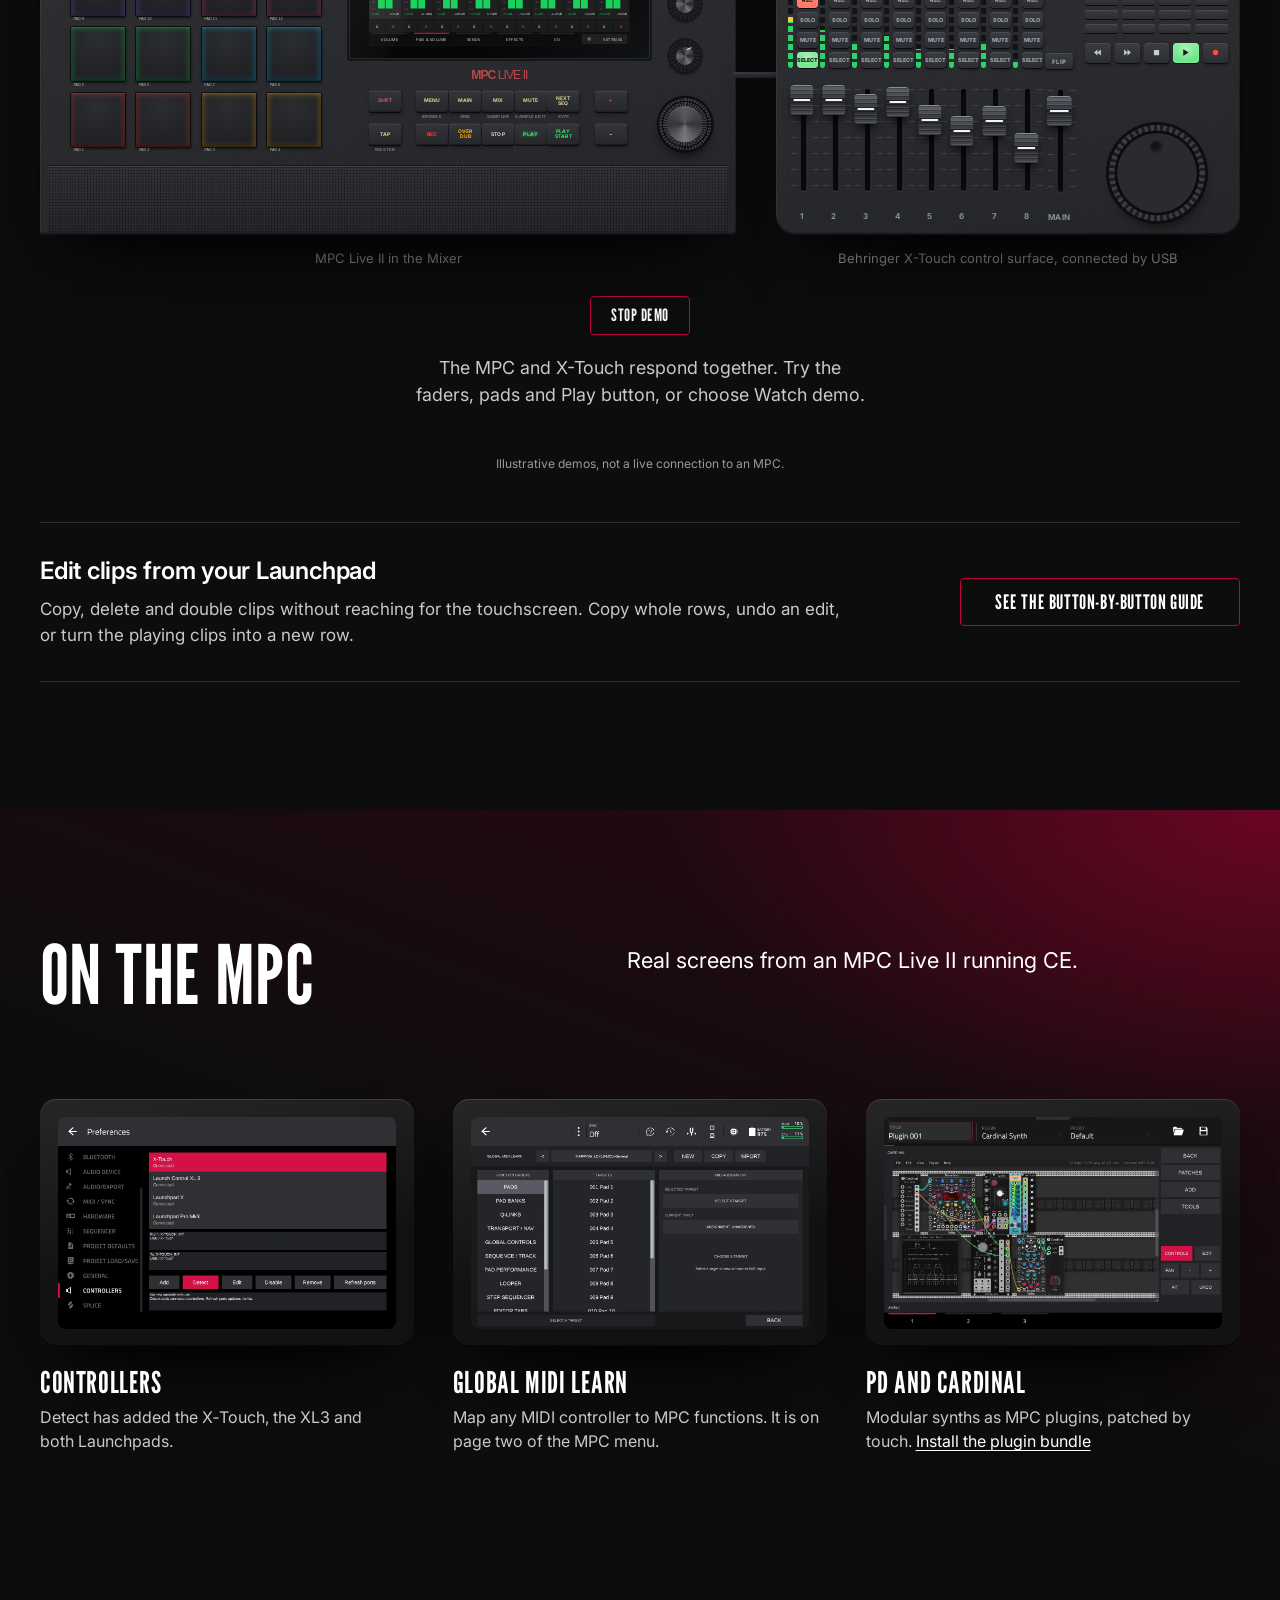
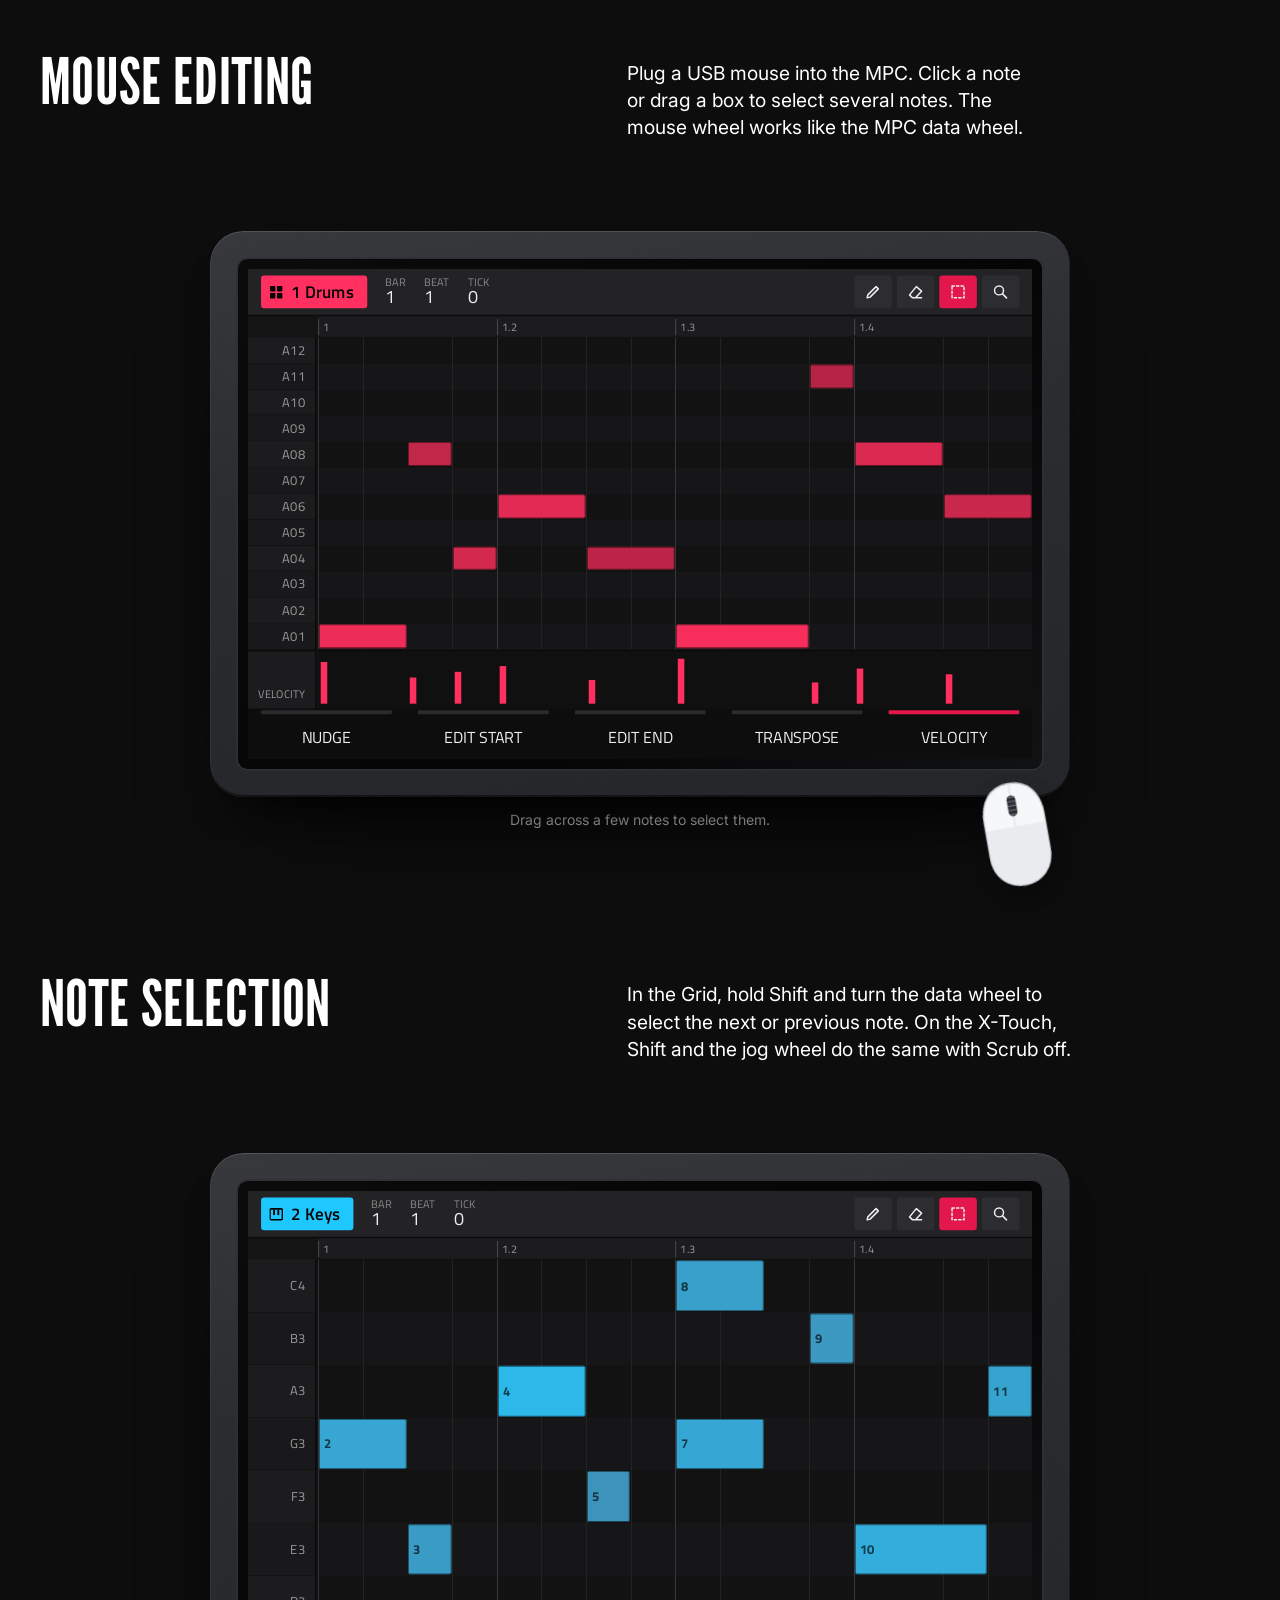
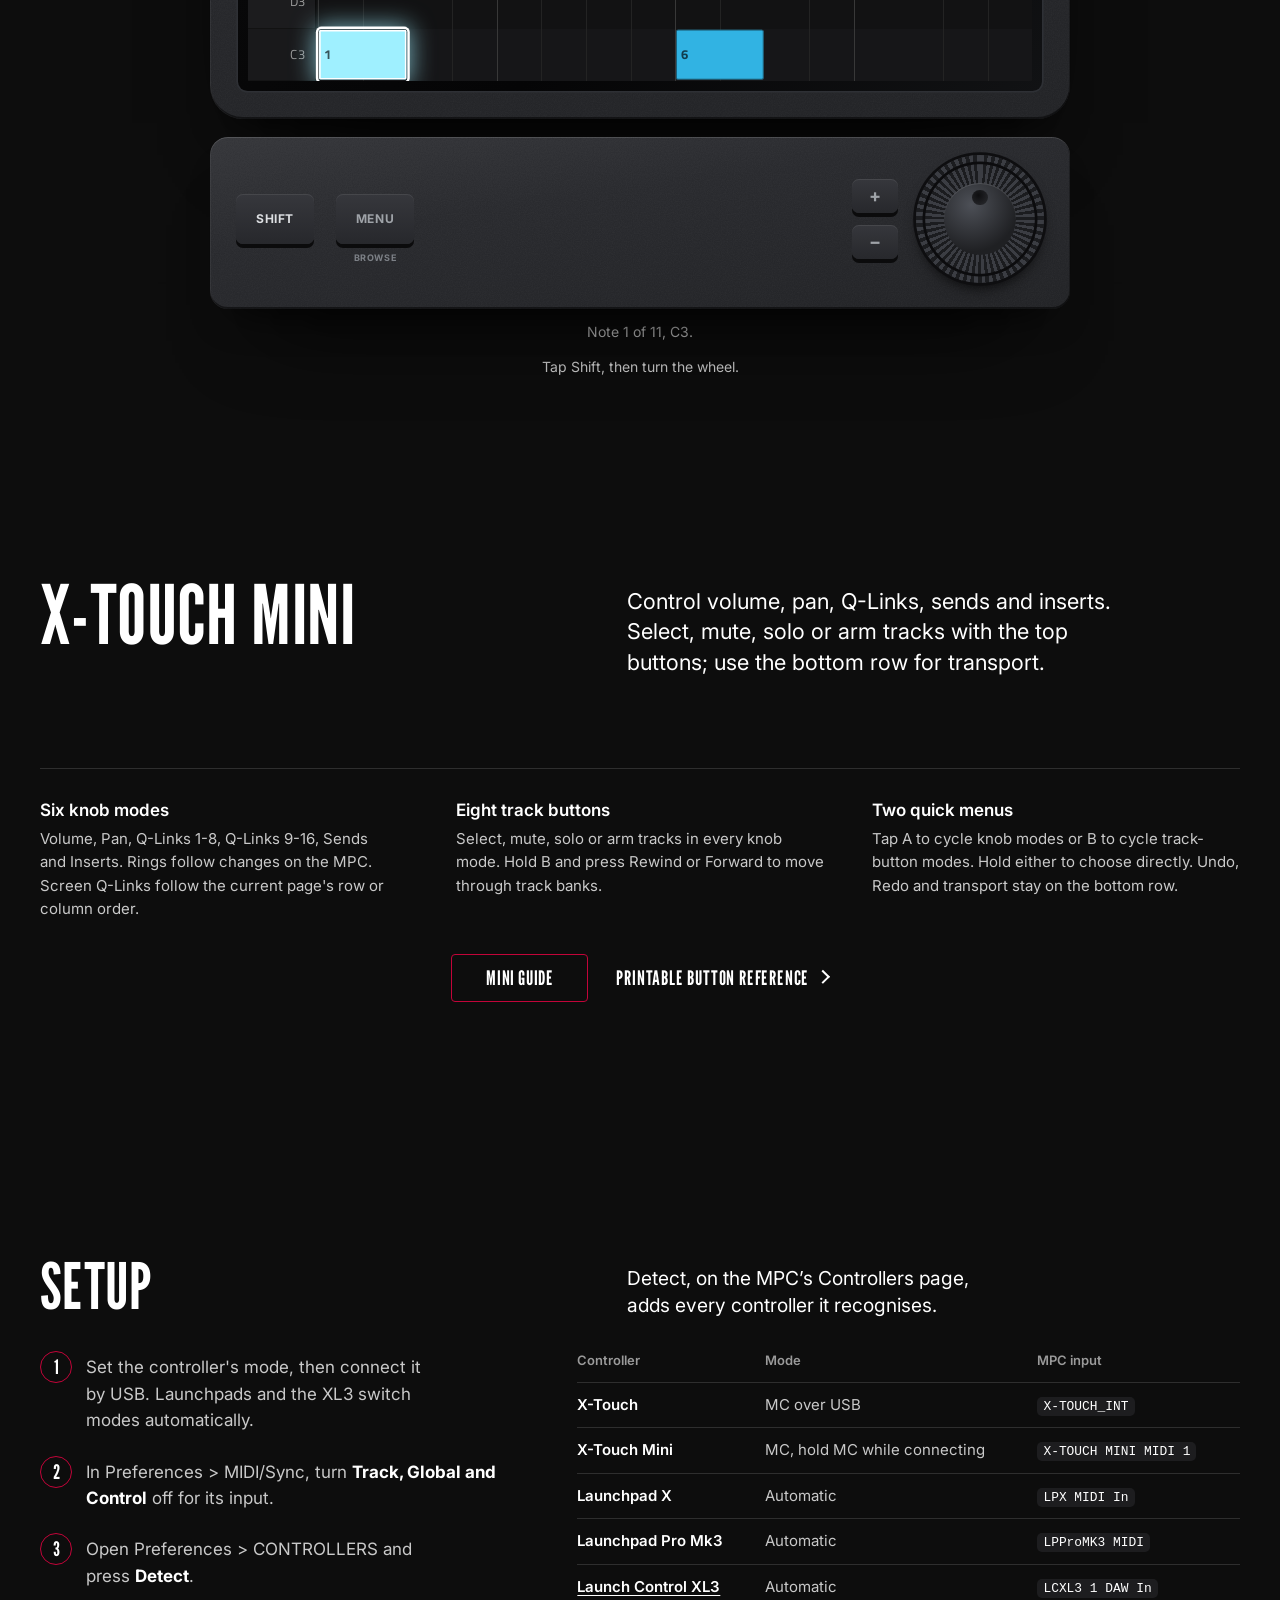
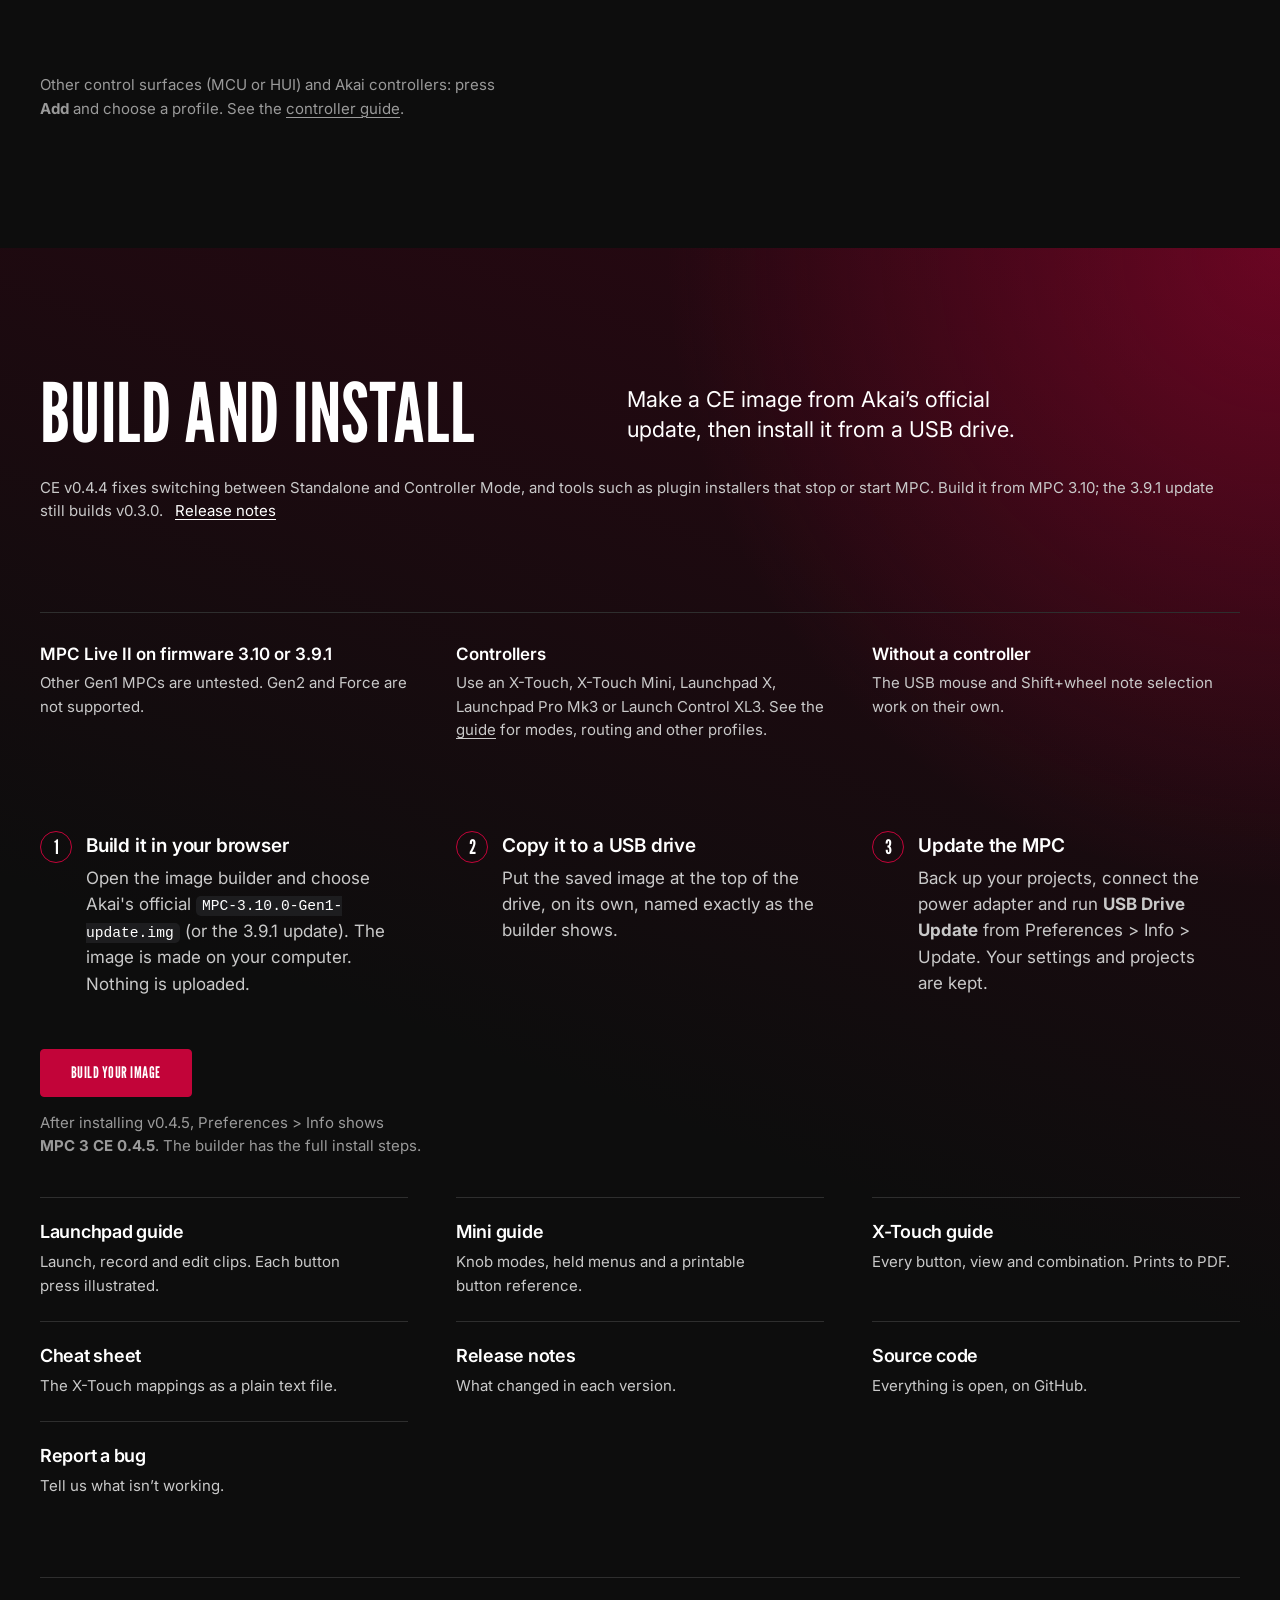
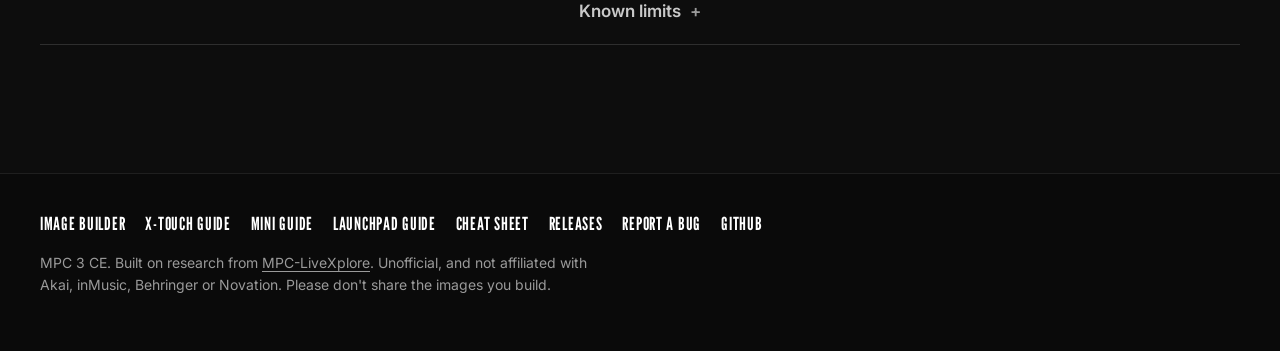
==== commit aad8dd90: "Find the Pd/Cardinal SD bundle in the MPC One's built-in slot in CE v0.4.5" ====
--- a/builder/web/index.html
+++ b/builder/web/index.html
@@ -1011,7 +1011,7 @@
     <img class="hero-photo" src="img/hero-studio.webp" srcset="img/hero-studio-1200.webp 1200w, img/hero-studio.webp 2000w" sizes="100vw" width="2000" height="1342" fetchpriority="high" decoding="async" alt="Illustration: a home studio at dusk with an MPC Live II, two Launchpads, a Launch Control XL 3 and an X-Touch on the desk.">
     <div class="wrap">
       <div class="hero-intro">
-        <p class="product">For MPC Live II <span>v0.4.4</span></p>
+        <p class="product">For MPC Live II <span>v0.4.5</span></p>
         <h1>MPC 3 CE</h1>
         <p class="lead">Free, unofficial firmware for your MPC Live II.</p>
         <p class="hero-detail">Mix with faders. Launch and edit clips. Program drum patterns. Play Pd and Cardinal synths and effects.</p>
@@ -1233,7 +1233,7 @@
       </ol>
       <div class="get-cta">
         <a class="btn primary" href="builder.html">Build your image</a>
-        <p>After installing v0.4.4, Preferences &gt; Info shows <b>MPC 3 CE 0.4.4</b>. The builder has the full install steps.</p>
+        <p>After installing v0.4.5, Preferences &gt; Info shows <b>MPC 3 CE 0.4.5</b>. The builder has the full install steps.</p>
       </div>
       <ul class="res">
         <li><a href="launchpad-guide.html"><strong>Launchpad guide</strong><span>Launch, record and edit clips. Each button press illustrated.</span></a></li>
